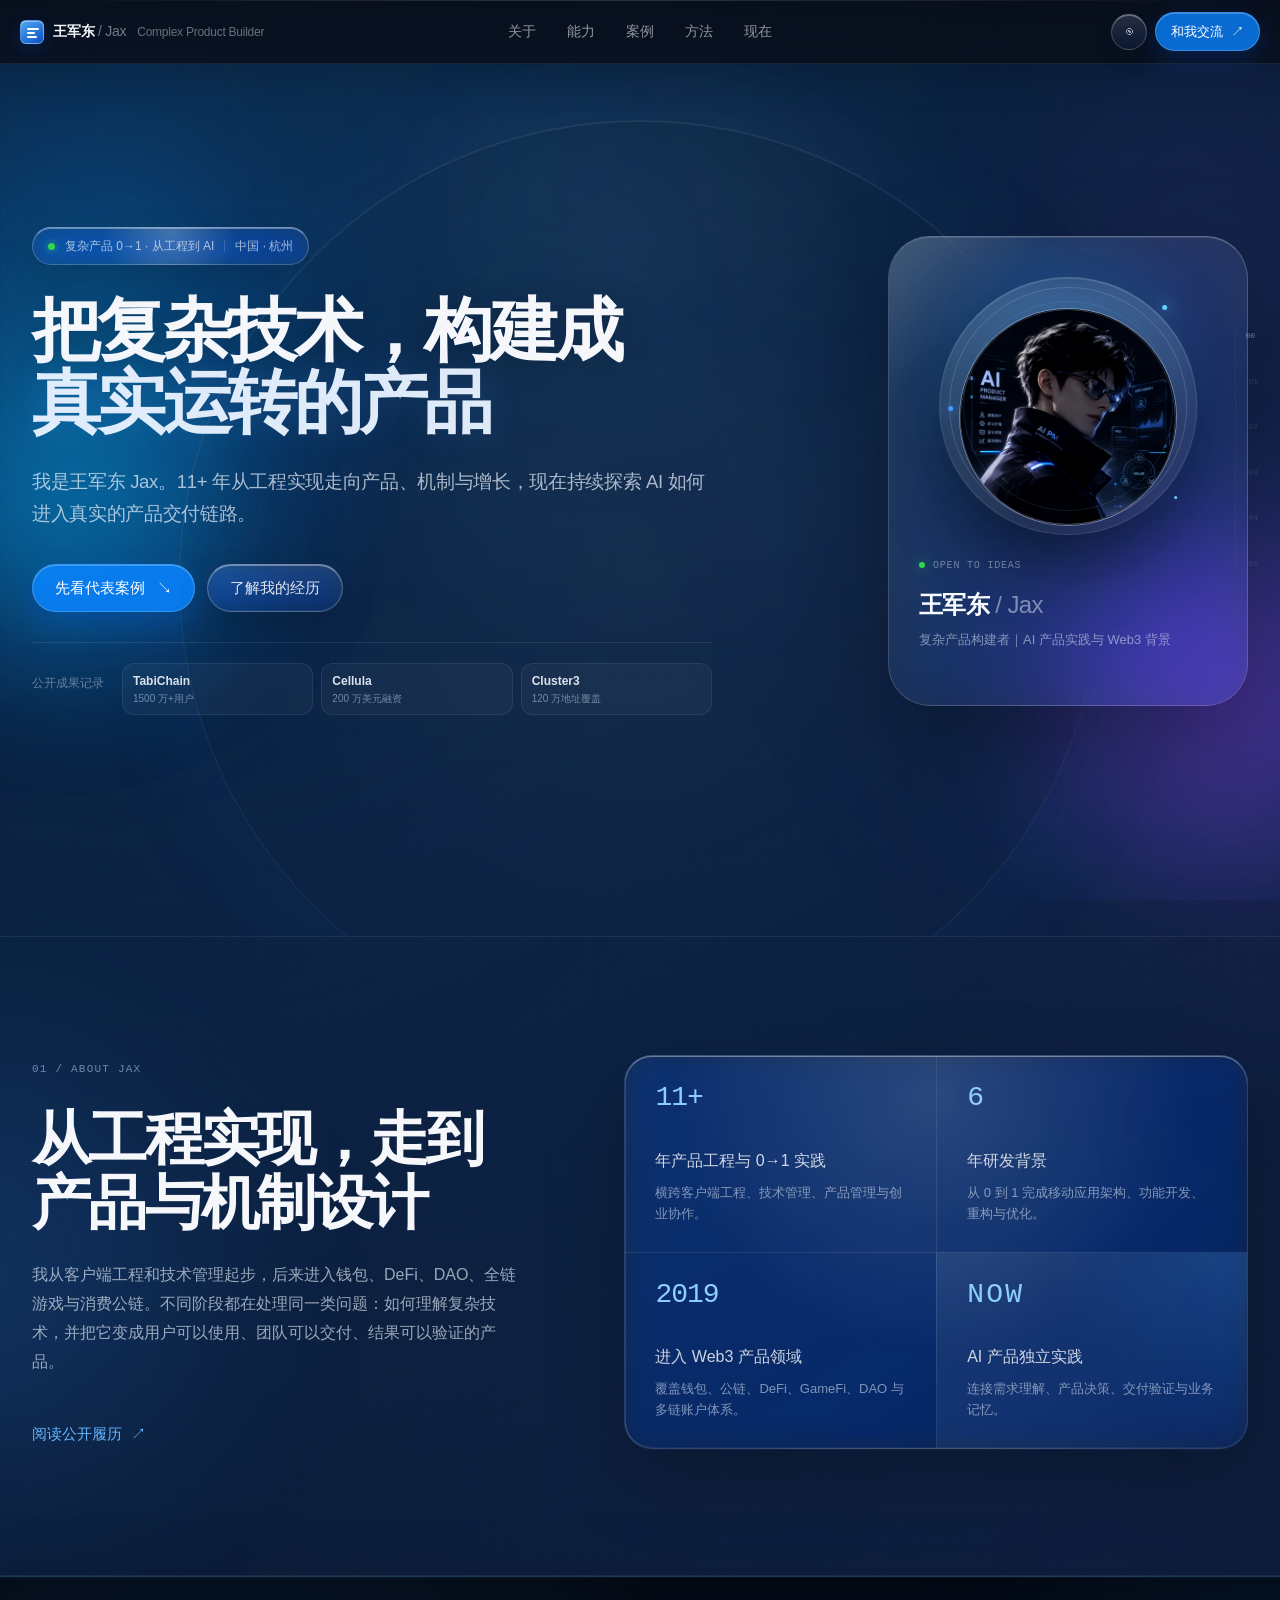
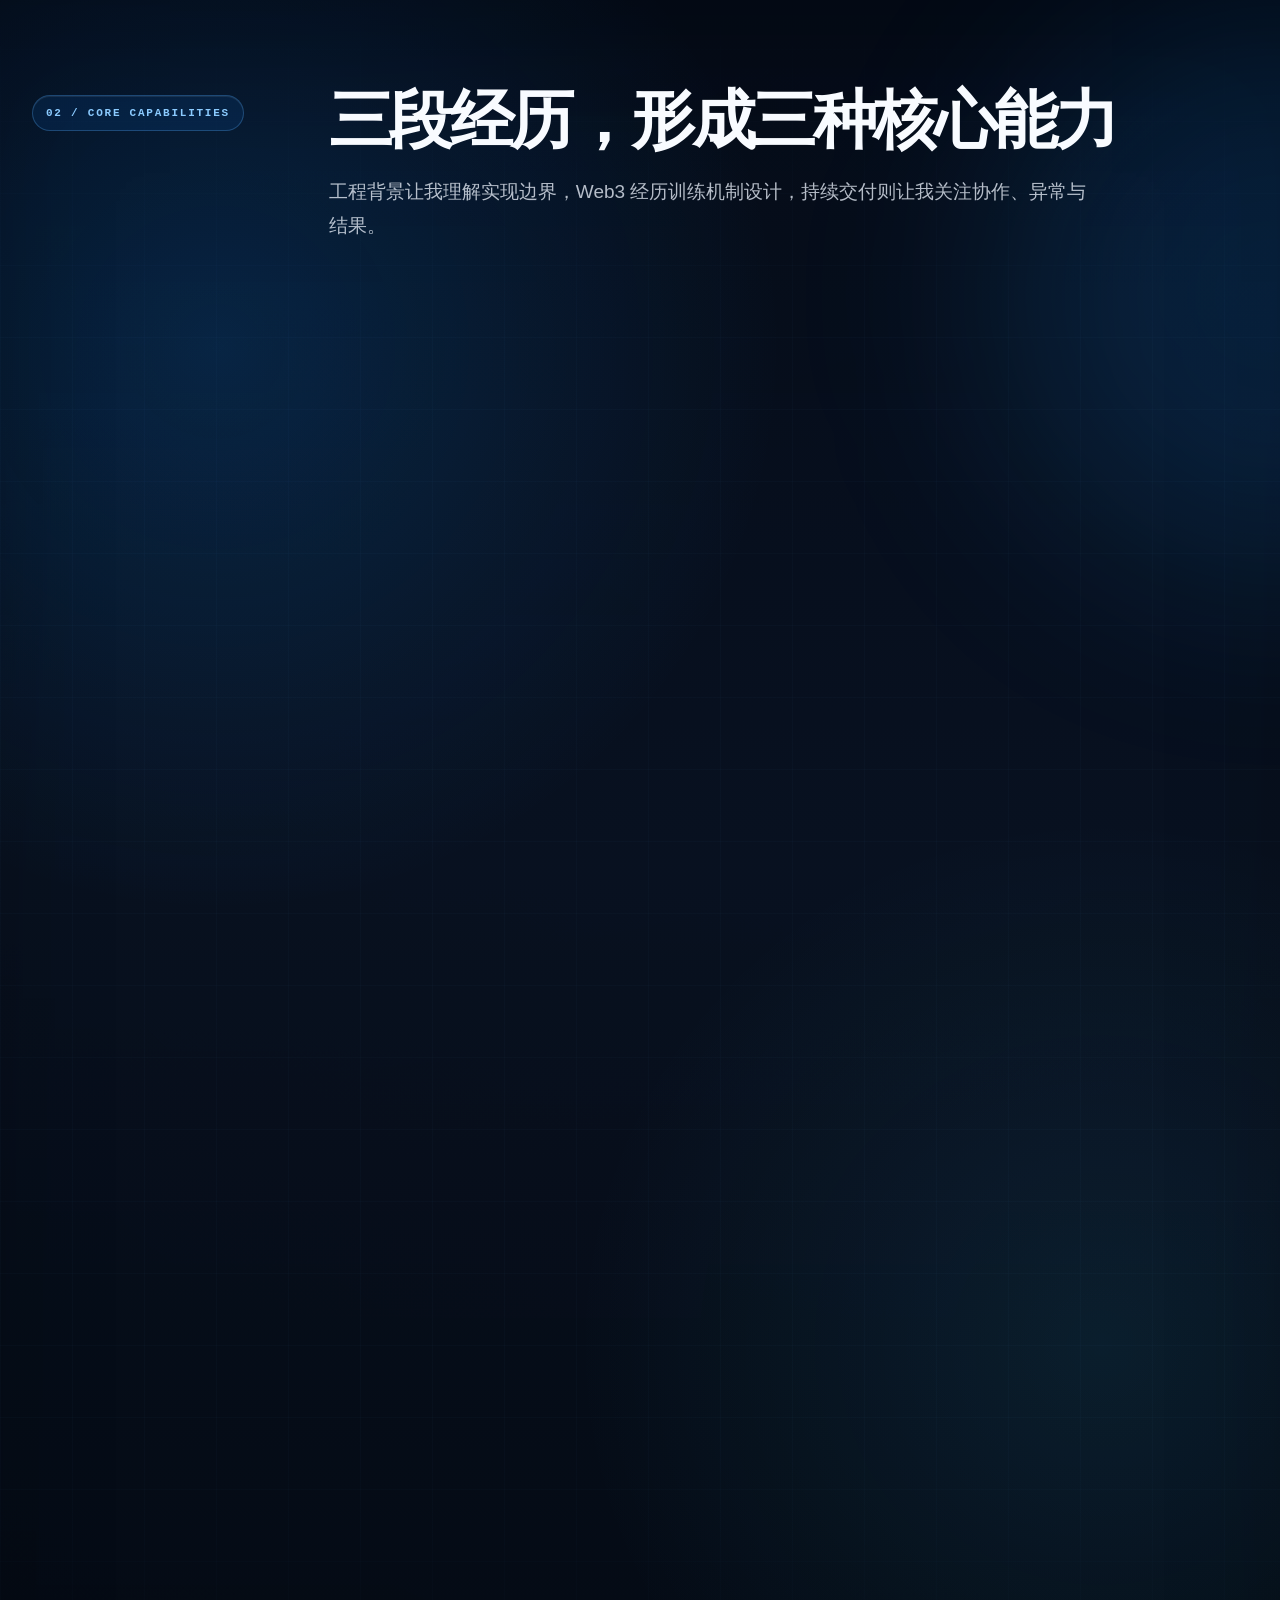
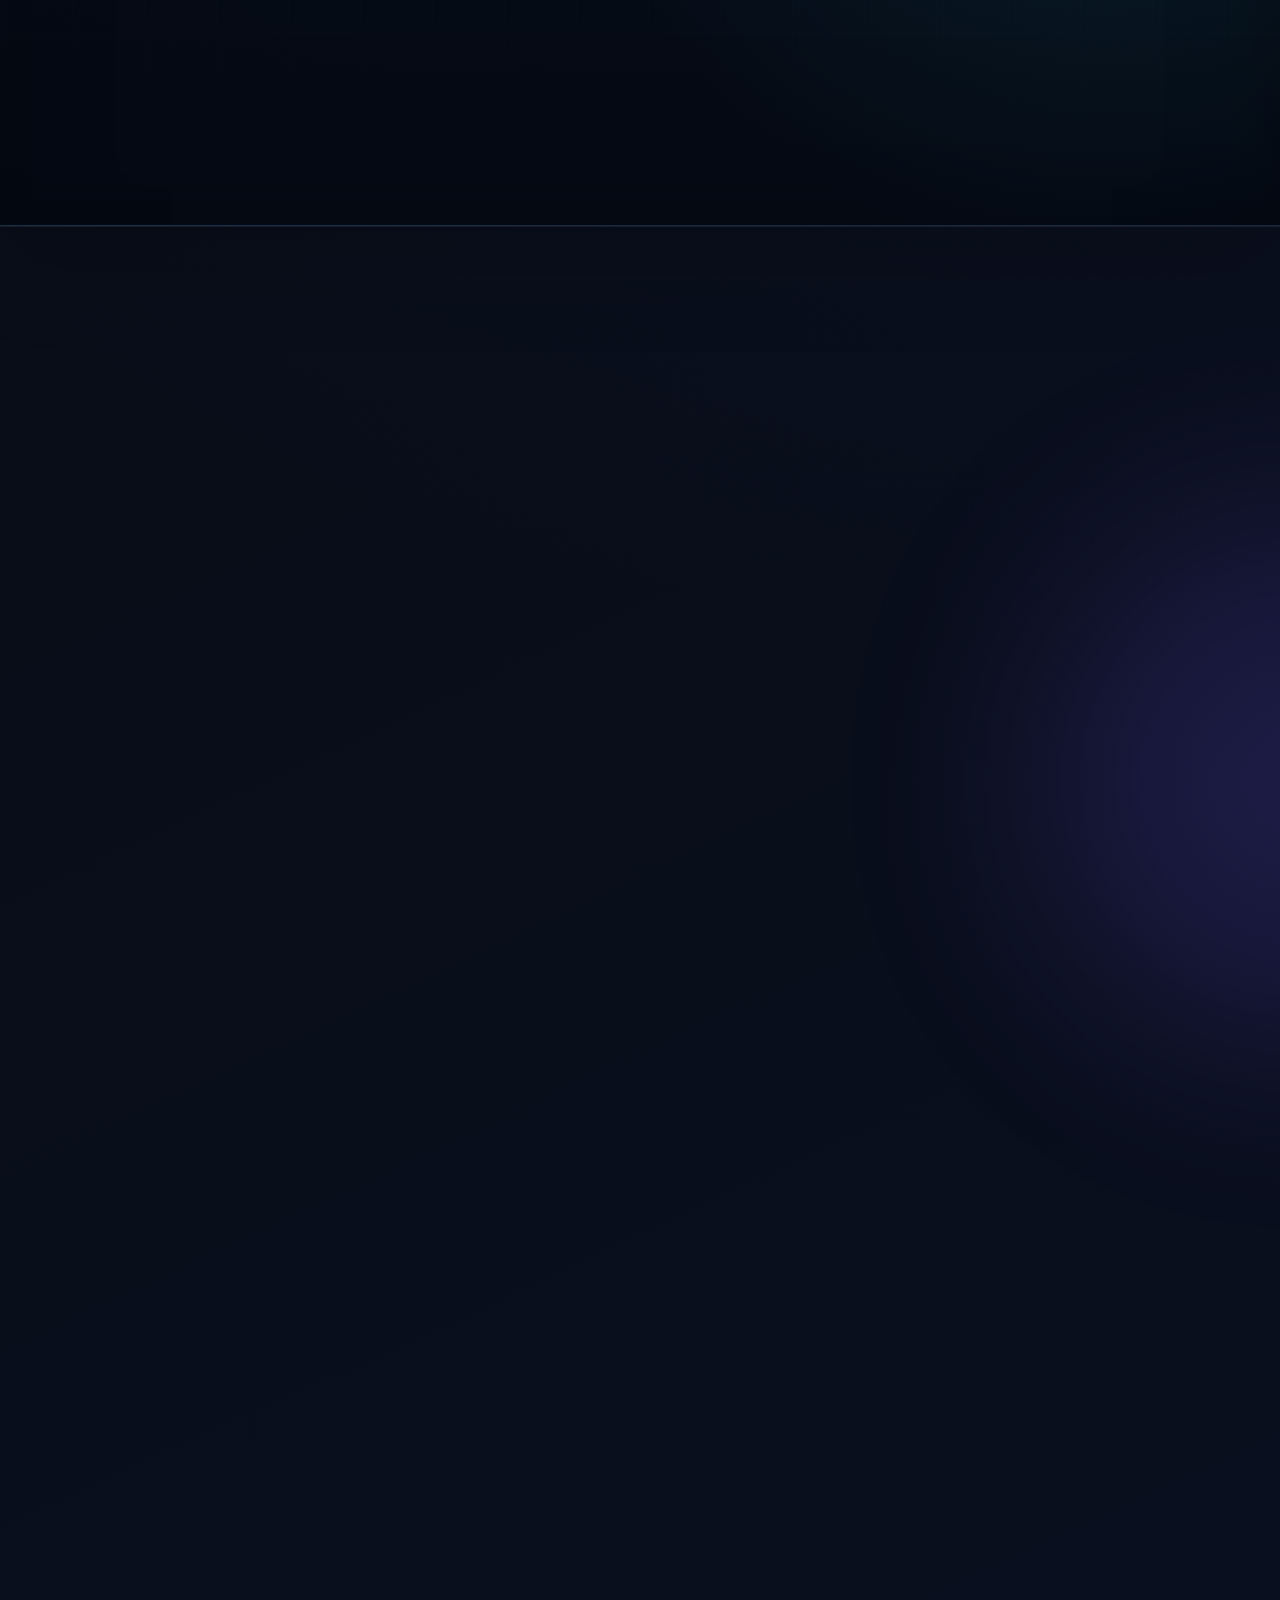
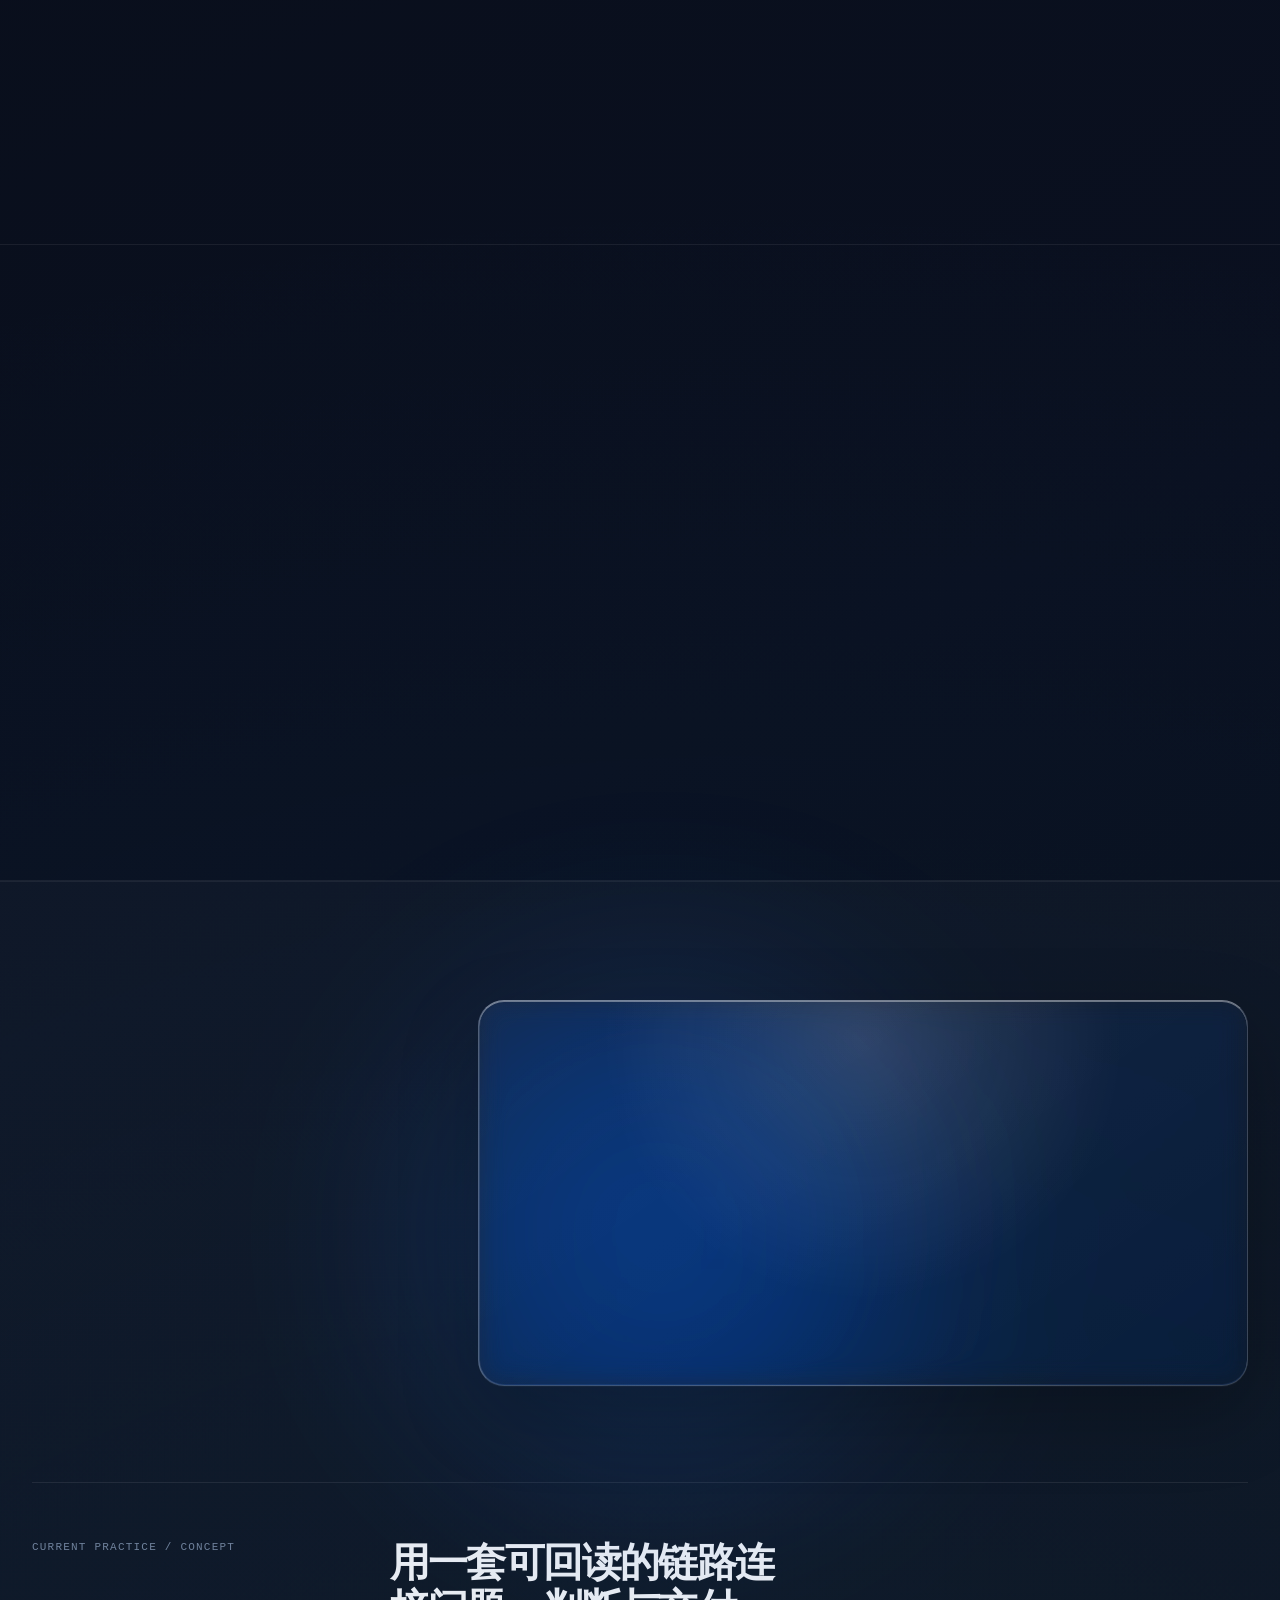
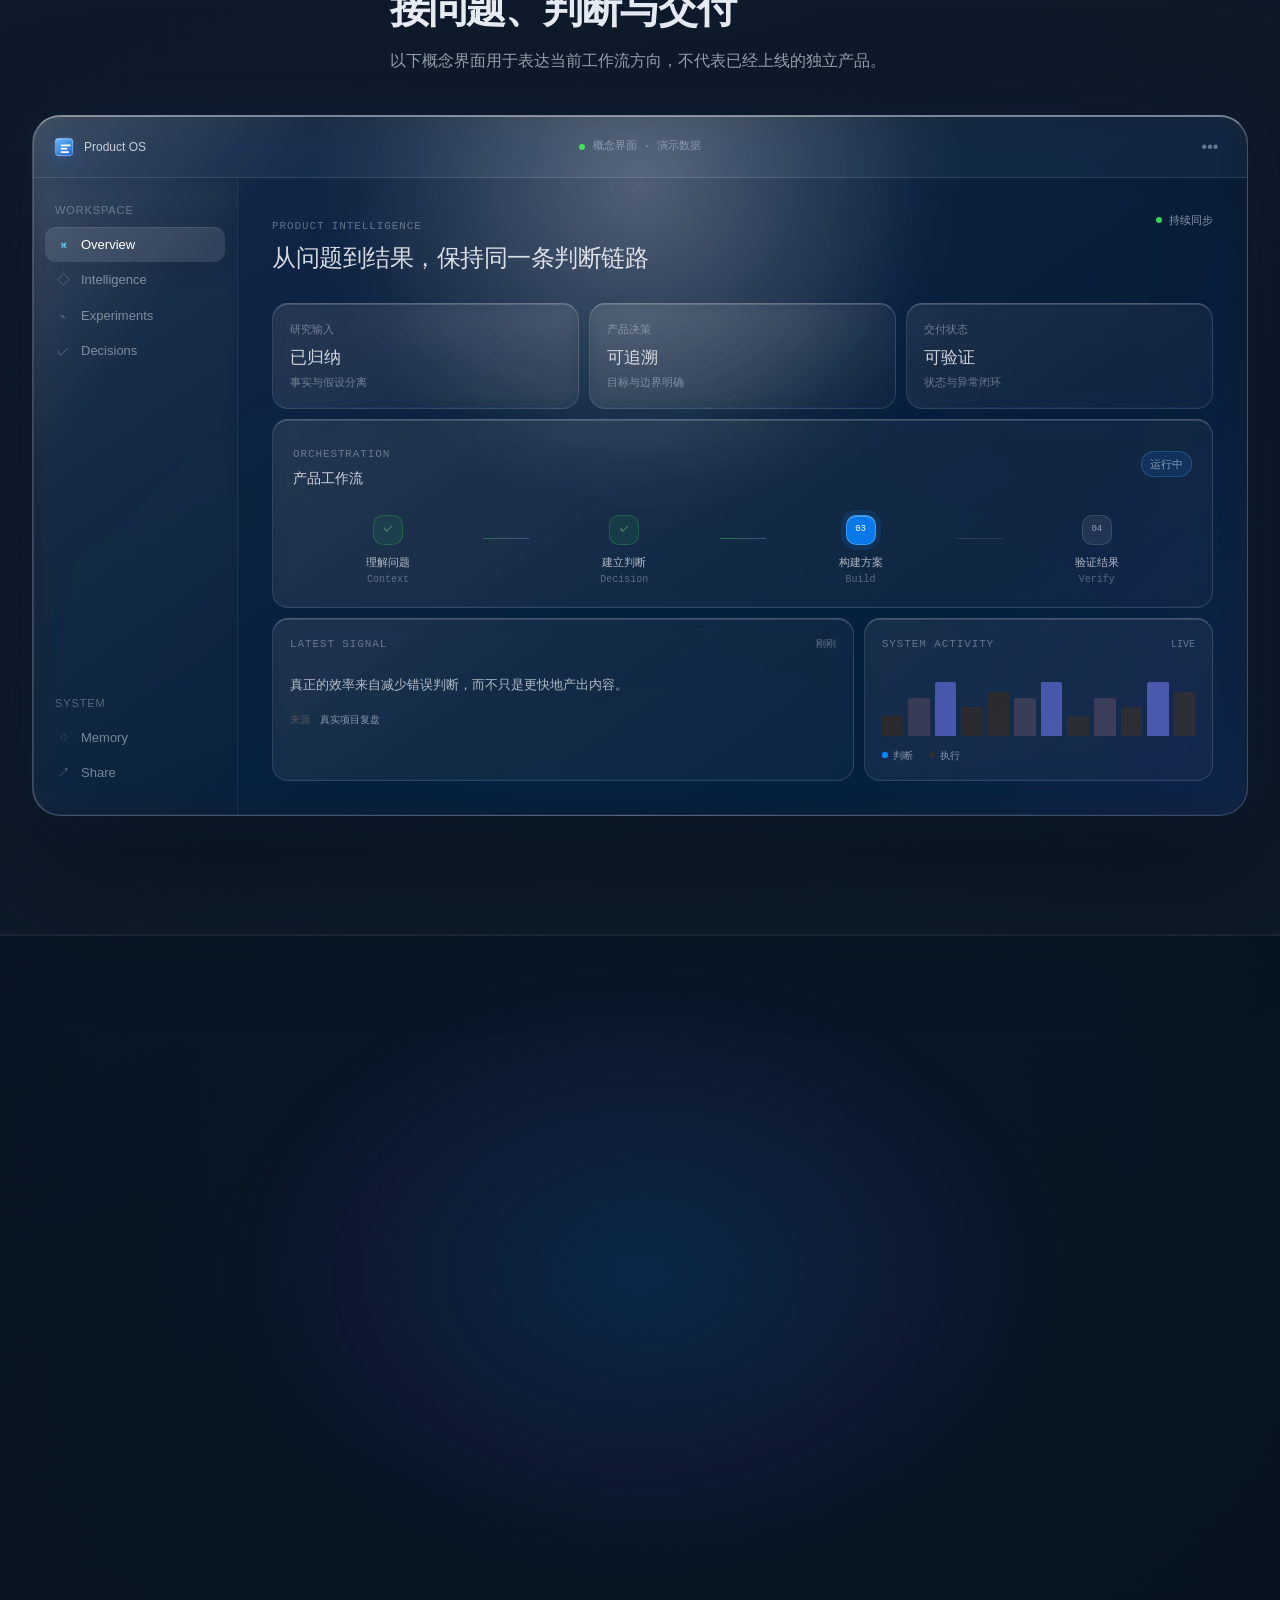
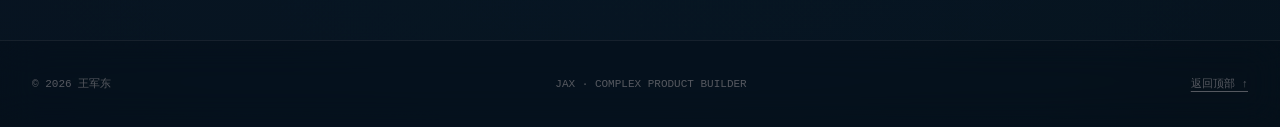
==== index.html @ 346c6ec9 "优化个人主页叙事与响应式布局" ====
<!doctype html>
<html lang="zh-CN" class="no-js experience-ready">
<head>
  <meta charset="utf-8">
  <meta name="viewport" content="width=device-width, initial-scale=1">
  <meta name="description" content="王军东（Jax）的个人主页。11+ 年横跨工程、Web3 与 AI，分享复杂产品 0→1 的真实案例、产品方法与当前 AI 实践。">
  <meta name="author" content="王军东 Jax">
  <meta name="robots" content="index,follow,max-image-preview:large">
  <meta name="color-scheme" content="dark">
  <meta name="theme-color" content="#0b1020">
  <link rel="canonical" href="https://wjd-jax.github.io/">
  <meta property="og:type" content="profile">
  <meta property="og:locale" content="zh_CN">
  <meta property="og:title" content="王军东 Jax｜复杂产品构建者与 AI 产品实践">
  <meta property="og:description" content="11+ 年横跨工程、Web3 与 AI，分享复杂产品 0→1 的真实案例、产品方法与当前实践。">
  <meta property="og:url" content="https://wjd-jax.github.io/">
  <meta property="og:image" content="https://wjd-jax.github.io/assets/avatar.jpg">
  <meta property="og:image:width" content="900">
  <meta property="og:image:height" content="900">
  <meta property="og:image:alt" content="王军东 Jax 的个人头像">
  <meta property="profile:first_name" content="Jax">
  <meta property="profile:last_name" content="Wang">
  <meta name="twitter:card" content="summary">
  <meta name="twitter:title" content="王军东 Jax｜复杂产品构建者与 AI 产品实践">
  <meta name="twitter:description" content="横跨工程、Web3 与 AI，分享复杂产品 0→1 的真实案例与当前实践。">
  <meta name="twitter:image" content="https://wjd-jax.github.io/assets/avatar.jpg">
  <meta name="twitter:image:alt" content="王军东 Jax 的个人头像">
  <link rel="icon" href="data:image/svg+xml,%3Csvg xmlns='http://www.w3.org/2000/svg' viewBox='0 0 64 64'%3E%3Crect width='64' height='64' rx='14' fill='%235e6ad2'/%3E%3Cpath d='M18 22h28M18 32h18M18 42h23' stroke='white' stroke-width='4' stroke-linecap='round'/%3E%3C/svg%3E">
  <title>王军东 Jax｜复杂产品构建者与 AI 产品实践</title>
  <link rel="stylesheet" href="styles.css?v=20260804-10">
  <link rel="stylesheet" href="liquid-glass.css?v=20260804-8">
  <script>
    document.documentElement.classList.replace("no-js", "js");
    try { if (sessionStorage.getItem("jax-experience-ready") === "1") document.documentElement.classList.add("experience-ready"); } catch (error) {}
    try { if (localStorage.getItem("jax-motion") === "off") document.documentElement.classList.add("motion-off", "experience-ready"); } catch (error) {}
  </script>
  <script type="application/ld+json">
    {
      "@context": "https://schema.org",
      "@type": "ProfilePage",
      "name": "王军东 Jax 的个人主页",
      "url": "https://wjd-jax.github.io/",
      "mainEntity": {
        "@type": "Person",
        "name": "王军东",
        "alternateName": "Jax",
        "jobTitle": "复杂产品构建者与 AI 产品实践者",
        "email": "mailto:wangjd.vip@gmail.com",
        "homeLocation": { "@type": "Place", "name": "杭州，中国" },
        "sameAs": ["https://github.com/wjd-jax", "https://x.com/jaxwang123", "https://t.me/jaxwang2021"],
        "knowsAbout": ["AI 产品工作流", "Web3 产品", "数字资产钱包", "消费公链", "DeFi", "GameFi", "DAO 数据产品", "产品设计"]
      }
    }
  </script>
</head>
<body class="home-page">
  <a class="skip-link" href="#main">跳到主要内容</a>
  <div class="boot-screen" role="status" aria-label="正在启动个人主页体验">
    <div class="boot-core" aria-hidden="true"><i></i><i></i><b></b></div>
    <div class="boot-copy">
      <span>AI PRODUCT SYSTEM / 01</span>
      <strong>INITIALIZING EXPERIENCE</strong>
      <div class="boot-track"><i></i></div>
      <small><span class="boot-percent">00</span>% · VISUAL CORE ONLINE</small>
    </div>
    <button class="boot-skip" type="button">跳过动画</button>
  </div>
  <div class="ambient-field" aria-hidden="true">
    <canvas id="neuralCanvas"></canvas>
    <div class="ambient-grid"></div>
    <i class="ambient-orb orb-a"></i>
    <i class="ambient-orb orb-b"></i>
    <div class="data-stream stream-a"><span></span><span></span><span></span><span></span></div>
    <div class="data-stream stream-b"><span></span><span></span><span></span></div>
  </div>
  <div class="top-glow" aria-hidden="true"></div>
  <div class="experience-rail" aria-hidden="true">
    <span class="rail-line"><i data-scroll-progress></i></span>
    <div class="rail-labels"><b data-rail-section="top">00</b><b data-rail-section="about">01</b><b data-rail-section="systems">02</b><b data-rail-section="work">03</b><b data-rail-section="principles">04</b><b data-rail-section="now">05</b></div>
  </div>

  <header class="global-header">
    <div class="nav-shell">
      <a class="wordmark" href="#top" aria-label="返回首页">
        <span class="wordmark-symbol" aria-hidden="true"><i></i><i></i><i></i></span>
        <span class="identity-name"><span data-profile="name">王军东</span><em> / <span data-profile="englishName">Jax</span></em></span>
        <small>Complex Product Builder</small>
      </a>
      <nav class="desktop-nav" id="siteNav" aria-label="主要导航">
        <a href="#about">关于</a>
        <a href="#systems">能力</a>
        <a href="#work">案例</a>
        <a href="#principles">方法</a>
        <a href="#now">现在</a>
        <a class="nav-contact-link" href="#contact">联系</a>
      </nav>
      <div class="nav-actions">
        <button class="motion-toggle" type="button" data-motion-toggle aria-pressed="false" aria-label="关闭页面动效"><span aria-hidden="true">◉</span></button>
        <a class="nav-cta" href="#contact">和我交流 <span aria-hidden="true">↗</span></a>
      </div>
      <button class="menu-button" type="button" aria-expanded="false" aria-controls="siteNav" aria-label="打开导航">
        <span></span><span></span>
      </button>
    </div>
  </header>

  <main id="main">
    <section class="hero" id="top">
      <div class="content-shell hero-content">
        <div class="hero-stage">
          <div class="hero-copy">
            <div class="hero-eyebrow reveal">
              <span class="live-dot" aria-hidden="true"></span>
              <span>复杂产品 0→1 · 从工程到 AI</span>
              <span class="eyebrow-divider"></span>
              <span data-profile="location">中国 · 杭州</span>
            </div>
            <h1 class="reveal">把复杂技术，构建成<br><span>真实运转的产品</span></h1>
            <p class="hero-lead reveal">我是王军东 Jax。11+ 年从工程实现走向产品、机制与增长，现在持续探索 AI 如何进入真实的产品交付链路。</p>
            <div class="hero-actions reveal">
              <a class="button button-primary" href="#work">先看代表案例 <span aria-hidden="true">↘</span></a>
              <a class="button button-secondary" href="resume.html">了解我的经历</a>
            </div>
            <div class="hero-proof reveal" aria-label="参与项目公开记录">
              <span>公开成果记录</span>
              <div>
                <a href="#work" data-case-jump="tabi"><b>TabiChain</b><small>1500 万+用户</small></a>
                <a href="#work" data-case-jump="cellula"><b>Cellula</b><small>200 万美元融资</small></a>
                <a href="#work" data-case-jump="cluster"><b>Cluster3</b><small>120 万地址覆盖</small></a>
              </div>
            </div>
          </div>
          <figure class="hero-avatar reveal">
            <span class="avatar-orbit" aria-hidden="true"><i></i><i></i></span>
            <img data-profile-image src="assets/avatar.jpg" width="900" height="900" decoding="async" fetchpriority="high" alt="王军东（Jax）的科幻风格个人头像">
            <figcaption>
              <span class="identity-availability"><i></i> OPEN TO IDEAS</span>
              <strong><span data-profile="name">王军东</span> <em>/ <span data-profile="englishName">Jax</span></em></strong>
              <small data-profile="role">复杂产品构建者｜AI 产品实践与 Web3 背景</small>
            </figcaption>
          </figure>
        </div>
      </div>
    </section>

    <section class="section about-section" id="about">
      <div class="content-shell about-layout">
        <div class="about-story reveal">
          <span class="section-label">01 / ABOUT JAX</span>
          <h2>从工程实现，走到<br>产品与机制设计</h2>
          <p>我从客户端工程和技术管理起步，后来进入钱包、DeFi、DAO、全链游戏与消费公链。不同阶段都在处理同一类问题：如何理解复杂技术，并把它变成用户可以使用、团队可以交付、结果可以验证的产品。</p>
          <a class="about-resume-link" href="resume.html">阅读公开履历 <span aria-hidden="true">↗</span></a>
        </div>
        <div class="identity-evidence reveal" aria-label="职业能力证据">
          <article><span>11+</span><div><b>年产品工程与 0→1 实践</b><p>横跨客户端工程、技术管理、产品管理与创业协作。</p></div></article>
          <article><span>6</span><div><b>年研发背景</b><p>从 0 到 1 完成移动应用架构、功能开发、重构与优化。</p></div></article>
          <article><span>2019</span><div><b>进入 Web3 产品领域</b><p>覆盖钱包、公链、DeFi、GameFi、DAO 与多链账户体系。</p></div></article>
          <article class="evidence-current"><span>NOW</span><div><b>AI 产品独立实践</b><p>连接需求理解、产品决策、交付验证与业务记忆。</p></div></article>
        </div>
      </div>
    </section>

    <section class="section systems-section" id="systems">
      <div class="content-shell">
        <div class="section-intro reveal">
          <span class="section-label">02 / CORE CAPABILITIES</span>
          <div><h2>三段经历，形成三种核心能力</h2><p>工程背景让我理解实现边界，Web3 经历训练机制设计，持续交付则让我关注协作、异常与结果。</p></div>
        </div>
        <div class="bento-grid">
          <article class="bento-card bento-large reveal">
            <div class="bento-copy"><span class="card-index">01</span><h3>AI 原生产品系统</h3><p>连接需求澄清、产品判断、研发拆解、验收与复盘，让 AI 进入完整交付链路，而不是停留在单点生成。</p></div>
            <div class="workflow-visual" aria-hidden="true">
              <div class="workflow-row"><span class="workflow-icon">⌕</span><div><b>需求准入</b><small>Goal · User · Scope</small></div><i class="state-check">✓</i></div>
              <div class="workflow-link"></div>
              <div class="workflow-row"><span class="workflow-icon accent">◇</span><div><b>产品判断</b><small>Rules · Risk · Trade-off</small></div><i class="state-live">LIVE</i></div>
              <div class="workflow-link"></div>
              <div class="workflow-row"><span class="workflow-icon">✓</span><div><b>交付验证</b><small>Flow · State · Acceptance</small></div><i class="state-idle">NEXT</i></div>
            </div>
          </article>
          <article class="bento-card reveal">
            <span class="card-index">02</span>
            <div class="orbital-visual" aria-hidden="true"><span></span><i></i><b>AI</b></div>
            <h3>复杂机制与生态设计</h3>
            <p>围绕账户、资产、激励与治理，在技术可行性、用户体验和经济机制之间建立完整产品路径。</p>
            <div class="mini-tags"><span>账户与钱包</span><span>消费公链</span><span>激励治理</span></div>
          </article>
          <article class="bento-card reveal">
            <span class="card-index">03</span>
            <div class="memory-visual" aria-hidden="true">
              <div><i></i><span>Architecture</span><b>可实现</b></div>
              <div><i></i><span>Product</span><b>可使用</b></div>
              <div><i></i><span>Delivery</span><b>可验收</b></div>
            </div>
            <h3>从架构到增长的 0→1 领导力</h3>
            <p>把研发背景转化为产品判断，贯穿架构边界、功能设计、跨团队协同、上线验收与持续迭代。</p>
          </article>
        </div>
        <section class="career-ledger reveal" aria-labelledby="careerTitle">
          <div class="career-ledger-head">
            <span class="section-label">CAREER SYSTEM / VERIFIED</span>
            <div><h3 id="careerTitle">从工程实现，到 Web3 产品，再到 AI 产品实践</h3><p>工程理解、机制设计与交付经验，逐步组合成完整的产品能力。</p></div>
          </div>
          <div class="career-stages">
            <article><span>2014—2019</span><b>产品工程与架构</b><p>建立移动端架构与复杂应用交付能力。</p></article>
            <article><span>2019—2022</span><b>钱包与 DeFi 产品</b><p>从技术负责人走向产品经理，开始负责数字资产产品的完整模块设计。</p></article>
            <article><span>2022—2024</span><b>DAO 与全链游戏</b><p>作为产品合伙人，负责产品架构、机制设计与跨团队落地。</p></article>
            <article><span>2024—2025</span><b>消费公链与生态</b><p>负责主网、账户体验、生态入口、激励与治理机制。</p></article>
            <article class="active"><span>2025—现在</span><b>AI 产品独立实践</b><p>研究需求理解、可信决策、交付验证与业务记忆。</p></article>
          </div>
          <p class="mobile-scroll-hint career-scroll-hint" aria-hidden="true">横向滑动查看完整职业轨迹 →</p>
          <div class="career-capabilities"><span>Solidity / 智能合约</span><span>多链与账户体系</span><span>产品 0→1</span><span>跨团队协同</span><span>软件工程本科</span></div>
        </section>
      </div>
    </section>

    <section class="section work-section" id="work">
      <div class="content-shell">
        <div class="section-intro reveal">
          <span class="section-label">03 / SELECTED PROJECTS</span>
          <div><h2>用真实结果理解我的产品实践</h2><p>参与构建过千万级用户产品、获得头部机构支持的全链游戏，以及覆盖百万地址的数据产品。</p><p class="case-disclosure-note"><span>展示说明</span> 项目事实均附公开来源，界面为概念呈现；AI 产品分身单独标记为当前实验。</p></div>
        </div>
        <p class="mobile-scroll-hint" aria-hidden="true">左右滑动切换案例 →</p>
        <div class="case-console reveal">
          <div class="case-tabs" role="tablist" aria-label="选择已交付案例或当前实验">
            <button id="tab-tabi" role="tab" aria-selected="true" aria-controls="panel-tabi" data-case-tab="tabi"><span class="case-tab-index">01</span><span class="project-logo project-logo-official" aria-hidden="true"><img src="assets/projects/tabichain.png" alt=""></span><span class="case-tab-copy"><b>TabiChain</b><small>消费公链</small></span></button>
            <button id="tab-cellula" role="tab" aria-selected="false" aria-controls="panel-cellula" data-case-tab="cellula"><span class="case-tab-index">02</span><span class="project-logo project-logo-official project-logo-cellula" aria-hidden="true"><img src="assets/projects/cellula.png" alt=""></span><span class="case-tab-copy"><b>Cellula</b><small>全链游戏</small></span></button>
            <button id="tab-cluster" role="tab" aria-selected="false" aria-controls="panel-cluster" data-case-tab="cluster"><span class="case-tab-index">03</span><span class="project-logo project-logo-cluster" aria-hidden="true">C3</span><span class="case-tab-copy"><b>Cluster3</b><small>DAO 数据产品</small></span></button>
            <button class="case-tab-experiment" id="tab-copilot" role="tab" aria-selected="false" aria-controls="panel-copilot" data-case-tab="copilot"><span class="case-tab-index">04</span><span class="project-logo project-logo-ai" aria-hidden="true"><svg viewBox="0 0 32 32"><path d="M9 11.5 16 7l7 4.5v9L16 25l-7-4.5z"></path><circle cx="16" cy="7" r="2"></circle><circle cx="9" cy="20.5" r="2"></circle><circle cx="23" cy="20.5" r="2"></circle><circle cx="16" cy="16" r="2.4"></circle></svg></span><span class="case-tab-copy"><b>AI 产品分身</b><small>当前实验 · 非上线成果</small></span></button>
          </div>
          <div class="case-stage">
            <article id="panel-copilot" role="tabpanel" aria-labelledby="tab-copilot" data-case-panel="copilot" hidden>
              <div class="case-copy">
                <span class="case-type">CURRENT EXPERIMENT / 04</span>
                <h3>让需求处理拥有一套可复用、可审核的前置工作流</h3>
                <p>2025 年起持续推进的独立实践，连接需求澄清、研发拆解、验收与复盘，减少隐性判断和跨工具信息断层。</p>
                <dl><div><dt>当前阶段</dt><dd>独立实践 · 本机工作流 · 持续验证</dd></div><div><dt>已形成产物</dt><dd>需求准入、边界检查、研发交付与验收复盘流程</dd></div><div><dt>关键取舍</dt><dd>不追求全自动，重要决策保留人工确认与证据回读</dd></div></dl>
              </div>
              <div class="case-product-ui copilot-ui" aria-label="AI 产品分身概念界面">
                <div class="concept-disclosure">CONCEPT UI</div>
                <div class="ui-top"><span>Requirement / New</span><b><i></i> AI Reviewing</b></div>
                <div class="review-score"><div><span>需求完整度</span><strong>Ready for discussion</strong></div><i>78</i></div>
                <div class="review-list">
                  <div class="complete"><i>✓</i><span><b>目标与用户</b><small>已识别主要使用场景</small></span><em>通过</em></div>
                  <div class="active"><i>!</i><span><b>数据口径</b><small>发现 2 个需要确认的边界</small></span><em>待确认</em></div>
                  <div><i>→</i><span><b>影响范围</b><small>正在关联上下游模块</small></span><em>分析中</em></div>
                </div>
                <div class="ui-suggestion"><span>AI 建议</span><p>先确认异常状态的处理责任，再进入研发拆解。</p><span class="ui-suggestion-action">判断依据已纳入验收清单</span></div>
              </div>
            </article>
            <article id="panel-tabi" role="tabpanel" aria-labelledby="tab-tabi" data-case-panel="tabi">
              <div class="case-copy">
                <span class="case-type">CONSUMER CHAIN / 01</span>
                <h3>从底层公链到 1500 万用户入口</h3>
                <p>TabiChain 定位为面向 Poly-App 的消费链。我负责主网、TabiApp、生态入口与治理机制的产品规划，连接底层基础设施、账户体验和生态增长。</p>
                <dl><div><dt>我的角色</dt><dd>高级产品经理 · 产品负责人</dd></div><div><dt>关键设计</dt><dd>消费链定位、社交账户钱包、生态入口、veTABI 激励与治理</dd></div><div><dt>简历记录</dt><dd>TabiZoo 上线三天突破 300 万用户、累计超过 1500 万；GG Meme 单功能收入 420 ETH+</dd></div></dl>
                <div class="case-source-links"><span>公开来源</span><a href="https://docs.tabichain.com/learn-about-tabichain/what-is-tabichain.html" target="_blank" rel="noreferrer">TabiChain 文档 ↗</a><a href="https://docs.tabichain.com/learn-about-tabichain/native-dApps/tabizoo.html" target="_blank" rel="noreferrer">TabiZoo 文档 ↗</a></div>
              </div>
              <div class="case-product-ui tabi-ui" aria-label="TabiChain 项目概念界面">
                <div class="concept-disclosure">CONCEPT UI</div>
                <div class="ui-top"><span>TabiChain / Product Map</span><b><i></i> Consumer L1</b></div>
                <div class="review-score"><div><span>核心定位</span><strong>Consumer Chain for Poly-Apps</strong></div><i>L1</i></div>
                <div class="review-list">
                  <div class="complete"><i>01</i><span><b>主网与支付基础设施</b><small>承载消费应用与跨生态连接</small></span><em>CHAIN</em></div>
                  <div class="active"><i>02</i><span><b>TabiApp 账户体验</b><small>社交账户、钱包与消费场景</small></span><em>APP</em></div>
                  <div><i>03</i><span><b>veTABI 治理机制</b><small>锁仓治理、投票与开发者激励</small></span><em>GOV</em></div>
                </div>
                <div class="ui-suggestion"><span>产品路径</span><p>从链、账户、流量入口到治理机制，形成完整的消费应用生态。</p><span class="ui-suggestion-action">CHAIN · APP · GOV</span></div>
              </div>
            </article>
            <article id="panel-cellula" role="tabpanel" aria-labelledby="tab-cellula" data-case-panel="cellula" hidden>
              <div class="case-copy">
                <span class="case-type">FULLY ON-CHAIN GAME / 02</span>
                <h3>把机制创新构建成获得机构验证的全链产品</h3>
                <p>Cellula 将康威生命游戏、博弈论与 vPoW 结合为全链生命模拟。我负责产品架构、生命周期玩法与底层演化逻辑设计，并推进 BitCell 铸造系统交付。</p>
                <dl><div><dt>我的角色</dt><dd>产品负责人 · 合伙人</dd></div><div><dt>核心工作</dt><dd>vPoW 挖矿机制、生命周期玩法、链上演化模型与 NFT 系统</dd></div><div><dt>公开成果</dt><dd>入选 Binance Labs 第六期孵化；完成 200 万美元 Pre-Seed 融资</dd></div></dl>
                <div class="case-source-links"><span>公开来源</span><a href="https://cellulalifegame.gitbook.io/cellula" target="_blank" rel="noreferrer">官方文档 ↗</a><a href="https://cellulalifegame.gitbook.io/cellula/cellula-paradigm" target="_blank" rel="noreferrer">机制文档 ↗</a><a href="https://www.binance.com/en-NZ/blog/ecosystem/3293752531037588947" target="_blank" rel="noreferrer">Binance Labs ↗</a><a href="https://okxventures.medium.com/okx-ventures-announces-pre-seed-round-investment-in-cellula-a-fully-on-chain-ai-game-b51f6893b308" target="_blank" rel="noreferrer">OKX Ventures ↗</a></div>
              </div>
              <div class="case-product-ui cellula-ui" aria-label="Cellula 项目概念界面">
                <div class="concept-disclosure">CONCEPT UI</div>
                <div class="ui-top"><span>Cellula / Life Engine</span><b><i></i> Fully on-chain</b></div>
                <div class="review-score"><div><span>机制核心</span><strong>Programmable Incentive Layer</strong></div><i>vP</i></div>
                <div class="review-list">
                  <div class="complete"><i>01</i><span><b>Virtual Proof of Work</b><small>公平资产分发与流动性引导</small></span><em>vPoW</em></div>
                  <div class="active"><i>02</i><span><b>链上生命演化</b><small>基于 Game of Life 的生命周期</small></span><em>LIFE</em></div>
                  <div><i>03</i><span><b>BitCell / BitLife</b><small>创建、组合并持续演化数字生命</small></span><em>NFT</em></div>
                </div>
                <div class="ui-suggestion"><span>机制闭环</span><p>把创建、组合、演化与激励连接为持续运行的链上生命周期。</p><span class="ui-suggestion-action">vPoW · LIFE ENGINE</span></div>
              </div>
            </article>
            <article id="panel-cluster" role="tabpanel" aria-labelledby="tab-cluster" data-case-panel="cluster" hidden>
              <div class="case-copy">
                <span class="case-type">DAO DATA PRODUCT / 03</span>
                <h3>把分散贡献转化为覆盖百万地址的声誉网络</h3>
                <p>Cluster3 聚合链上凭证与链下行为，为贡献者生成贡献分数、排名和动态 NFT。我负责产品架构、成就评估、声誉管理和开放 API 方向。</p>
                <dl><div><dt>我的角色</dt><dd>高级 Web3 产品经理</dd></div><div><dt>关键设计</dt><dd>贡献评分、声誉管理、成就展示、开放 API 与多社区接入</dd></div><div><dt>项目成果</dt><dd>获万向区块链黑客松第二名及 Nervos 特别奖；Devpost 记录覆盖 1200+ 社区与 120 万用户地址</dd></div></dl>
                <div class="case-source-links"><span>公开来源</span><a href="https://devpost.com/software/cluster3-y8zih9" target="_blank" rel="noreferrer">Cluster3 · Devpost ↗</a></div>
              </div>
              <div class="case-product-ui cluster-ui" aria-label="Cluster3 项目概念界面">
                <div class="concept-disclosure">CONCEPT UI</div>
                <div class="ui-top"><span>Cluster3 / Contributor Graph</span><b><i></i> On + Off-chain</b></div>
                <div class="review-score"><div><span>产品定位</span><strong>Community Achievement System</strong></div><i>C3</i></div>
                <div class="review-list">
                  <div class="complete"><i>01</i><span><b>链上数据凭证</b><small>Token、投票与社区参与记录</small></span><em>ON</em></div>
                  <div class="active"><i>02</i><span><b>链下行为聚合</b><small>POAP、OAT 与行为标签</small></span><em>OFF</em></div>
                  <div><i>03</i><span><b>贡献评分与动态 NFT</b><small>可追溯的成就、排名和用户画像</small></span><em>SCORE</em></div>
                </div>
                <div class="ui-suggestion"><span>产品闭环</span><p>把分散行为转化为可追溯的贡献记录、排名与声誉资产。</p><span class="ui-suggestion-action">DATA · SCORE · REPUTATION</span></div>
              </div>
            </article>
          </div>
        </div>
        <section class="project-archive reveal" aria-labelledby="projectArchiveTitle">
          <header class="project-archive-head">
            <div><span class="section-label">MORE PRODUCT EXPERIENCE</span><h3 id="projectArchiveTitle">更早的产品经历</h3></div>
            <p>从钱包和 DeFi 到 NFT 消费产品，记录更早阶段的产品能力演进。</p>
          </header>
          <p class="mobile-scroll-hint archive-scroll-hint" aria-hidden="true">横向滑动查看更多经历 →</p>
          <div class="project-archive-grid">
            <article>
              <div class="project-archive-title"><span class="project-logo project-logo-official project-logo-hiwallet" aria-hidden="true"><img src="assets/projects/hiwallet.jpg" alt=""></span><div><h4>HiWallet</h4><span>多链去中心化钱包</span></div><time datetime="2019">2019—2020</time></div>
              <p>从 0 到 1 参与多链资产管理产品，覆盖钱包架构、账户安全与跨链资产体验；曾同时承担 6 人技术团队管理与产品设计。</p>
              <footer><span>技术主管 · 产品经理</span><a href="https://www.hiwallet.org/zh/secure" target="_blank" rel="noreferrer">项目资料 ↗</a></footer>
            </article>
            <article>
              <div class="project-archive-title"><span class="project-logo project-logo-official project-logo-luck" aria-hidden="true"><img src="assets/projects/lucktogether.png" alt=""></span><div><h4>LuckTogether</h4><span>无损质押抽奖协议</span></div><time datetime="2021">2021—2022</time></div>
              <p>负责 DeFi 产品线规划与核心模块设计，把稳定币质押收益、奖池分配和社区治理组织成可运行的无损抽奖产品。</p>
              <footer><span>高级 DeFi 产品经理</span><a href="https://coinmarketcap.com/currencies/lucktogether/" target="_blank" rel="noreferrer">公开资料 ↗</a></footer>
            </article>
            <article>
              <div class="project-archive-title"><span class="project-logo project-logo-cyber" aria-hidden="true">CJ</span><div><h4>CyberJourney · NFT</h4><span>原创 IP 与链游产品</span></div><time datetime="2022">2022</time></div>
              <p>连接 NFT 盲盒、自定义悟空头像与链游玩法，并配套微信小程序完成社区预热；首期 NFT 上线后快速售罄。</p>
              <footer><span>产品经理</span><a href="https://talk.nervos.org/t/17-das-5-huntingnft/6392" target="_blank" rel="noreferrer">Nervos 记录 ↗</a></footer>
            </article>
          </div>
        </section>
      </div>
    </section>

    <section class="section principles-section" id="principles">
      <div class="content-shell">
        <div class="section-intro reveal">
          <span class="section-label">04 / PRINCIPLES</span>
          <div><h2>我如何把复杂问题变成可交付结果</h2><p>目标、事实、异常与结果，构成我的判断顺序。</p></div>
        </div>
        <div class="principle-grid">
          <article class="reveal"><span>01</span><h3>定义真正的问题</h3><p>先确认用户、目标、口径和影响范围，再讨论功能与表现形式。</p></article>
          <article class="reveal"><span>02</span><h3>建立可追溯的判断</h3><p>标明信息来源、推断过程和待确认项，让每个关键取舍都有依据。</p></article>
          <article class="reveal"><span>03</span><h3>为异常设计系统</h3><p>让默认、失败、恢复与责任路径都能走通，方案才真正可交付。</p></article>
          <article class="reveal"><span>04</span><h3>用结果关闭循环</h3><p>不只确认执行完成，还要验证结果，并让结论进入下一次迭代。</p></article>
        </div>
      </div>
    </section>

    <section class="section now-section" id="now">
      <div class="content-shell">
        <div class="now-layout">
          <div class="now-copy reveal">
            <span class="section-label">05 / NOW · 2026.08</span>
            <h2>当前实践与<br>持续思考</h2>
            <p>截至 2026.08，以下方向仍在验证，不作为已上线成果展示。</p>
          </div>
          <div class="now-list">
            <article class="reveal"><span>01</span><div><h3>AI 需求准入与验收工作流</h3><p>正在整理目标、边界、异常和验收标准的结构化检查方式。</p></div><i>BUILD</i></article>
            <article class="reveal"><span>02</span><div><h3>业务记忆的写入与修正机制</h3><p>正在验证规则来源、人工审核与持续修正的记录边界。</p></div><i>TEST</i></article>
            <article class="reveal"><span>03</span><div><h3>完整公开案例与方法输出</h3><p>下一步选择一项案例，补全问题、取舍、验证过程与最终结果。</p></div><i>NEXT</i></article>
          </div>
        </div>

        <div class="now-system-showcase reveal">
          <div class="now-system-intro">
            <span class="section-label">CURRENT PRACTICE / CONCEPT</span>
            <div><h3>用一套可回读的链路连接问题、判断与交付</h3><p>以下概念界面用于表达当前工作流方向，不代表已经上线的独立产品。</p></div>
          </div>
          <div class="system-window" aria-label="AI 产品工作系统概念界面">
            <div class="window-bar">
              <div class="window-brand"><span class="window-logo"><i></i><i></i><i></i></span>Product OS</div>
              <div class="window-context"><span class="status-pulse"></span> 概念界面 · 演示数据</div>
              <span class="window-action" aria-hidden="true">•••</span>
            </div>
            <div class="window-body">
              <aside class="product-sidebar" aria-label="概念界面导航">
                <span class="sidebar-label">Workspace</span>
                <a class="active" href="#work"><span>⌘</span> Overview</a>
                <a href="#systems"><span>◇</span> Intelligence</a>
                <a href="#work"><span>⌁</span> Experiments</a>
                <a href="#principles"><span>✓</span> Decisions</a>
                <div class="sidebar-spacer"></div>
                <span class="sidebar-label">System</span>
                <a href="#now"><span>◌</span> Memory</a>
                <a href="#contact"><span>↗</span> Share</a>
              </aside>
              <div class="product-main">
                <div class="product-heading">
                  <div><span class="product-kicker">PRODUCT INTELLIGENCE</span><h4>从问题到结果，保持同一条判断链路</h4></div>
                  <span class="sync-state"><i></i>持续同步</span>
                </div>
                <div class="system-metrics">
                  <div><span>研究输入</span><strong>已归纳</strong><small>事实与假设分离</small></div>
                  <div><span>产品决策</span><strong>可追溯</strong><small>目标与边界明确</small></div>
                  <div><span>交付状态</span><strong>可验证</strong><small>状态与异常闭环</small></div>
                </div>
                <div class="orchestration-card">
                  <div class="card-header"><div><span class="product-kicker">ORCHESTRATION</span><h5>产品工作流</h5></div><span class="run-badge">运行中</span></div>
                  <div class="pipeline" aria-label="产品工作流：理解、判断、构建、验证">
                    <div class="pipeline-node done"><i>✓</i><span>理解问题</span><small>Context</small></div>
                    <span class="pipeline-line complete"></span>
                    <div class="pipeline-node done"><i>✓</i><span>建立判断</span><small>Decision</small></div>
                    <span class="pipeline-line complete"></span>
                    <div class="pipeline-node active"><i>03</i><span>构建方案</span><small>Build</small></div>
                    <span class="pipeline-line"></span>
                    <div class="pipeline-node"><i>04</i><span>验证结果</span><small>Verify</small></div>
                  </div>
                </div>
                <div class="system-lower-grid">
                  <article class="signal-panel">
                    <div class="card-header"><span class="product-kicker">LATEST SIGNAL</span><span class="muted-time">刚刚</span></div>
                    <p>真正的效率来自减少错误判断，而不只是更快地产出内容。</p>
                    <div class="signal-source"><span>来源</span><b>真实项目复盘</b></div>
                  </article>
                  <article class="activity-panel">
                    <div class="card-header"><span class="product-kicker">SYSTEM ACTIVITY</span><span class="muted-time">LIVE</span></div>
                    <div class="activity-bars" aria-hidden="true"><i></i><i></i><i></i><i></i><i></i><i></i><i></i><i></i><i></i><i></i><i></i><i></i></div>
                    <div class="activity-legend"><span><i class="legend-primary"></i>判断</span><span><i></i>执行</span></div>
                  </article>
                </div>
              </div>
            </div>
          </div>
        </div>
      </div>
    </section>

    <section class="contact-section" id="contact">
      <div class="content-shell contact-inner reveal">
        <span class="contact-orbit" aria-hidden="true"><i></i><i></i><b></b></span>
        <span class="section-label">06 / CONTACT</span>
        <h2>欢迎交换观点，也欢迎<br>一起拆解复杂问题</h2>
        <p data-profile="availability">欢迎交流 AI 产品化、复杂产品 0→1、Web3 产品机制，以及工程与产品如何更好地协同</p>
        <!-- Contact icons: Remix Icon 4.9.1, unified 24px filled set. -->
        <div class="contact-actions">
          <button class="button button-inverse contact-button" type="button" data-email-copy aria-label="复制邮箱 wangjd.vip@gmail.com" title="点击复制：wangjd.vip@gmail.com">
            <svg class="platform-icon" viewBox="0 0 24 24" aria-hidden="true"><path d="M3 3H21C21.5523 3 22 3.44772 22 4V20C22 20.5523 21.5523 21 21 21H3C2.44772 21 2 20.5523 2 20V4C2 3.44772 2.44772 3 3 3ZM12.0606 11.6829L5.64722 6.2377L4.35278 7.7623L12.0731 14.3171L19.6544 7.75616L18.3456 6.24384L12.0606 11.6829Z"></path></svg>
            <span data-profile="emailLabel" data-email-copy-label>Email</span>
          </button>
          <a class="button button-secondary contact-button github-button" data-profile-link="github" href="#" target="_blank" rel="me noreferrer" aria-label="访问 GitHub：wjd-jax" title="github.com/wjd-jax" hidden>
            <svg class="platform-icon" viewBox="0 0 24 24" aria-hidden="true"><path d="M12.001 2C6.47598 2 2.00098 6.475 2.00098 12C2.00098 16.425 4.86348 20.1625 8.83848 21.4875C9.33848 21.575 9.52598 21.275 9.52598 21.0125C9.52598 20.775 9.51348 19.9875 9.51348 19.15C7.00098 19.6125 6.35098 18.5375 6.15098 17.975C6.03848 17.6875 5.55098 16.8 5.12598 16.5625C4.77598 16.375 4.27598 15.9125 5.11348 15.9C5.90098 15.8875 6.46348 16.625 6.65098 16.925C7.55098 18.4375 8.98848 18.0125 9.56348 17.75C9.65098 17.1 9.91348 16.6625 10.201 16.4125C7.97598 16.1625 5.65098 15.3 5.65098 11.475C5.65098 10.3875 6.03848 9.4875 6.67598 8.7875C6.57598 8.5375 6.22598 7.5125 6.77598 6.1375C6.77598 6.1375 7.61348 5.875 9.52598 7.1625C10.326 6.9375 11.176 6.825 12.026 6.825C12.876 6.825 13.726 6.9375 14.526 7.1625C16.4385 5.8625 17.276 6.1375 17.276 6.1375C17.826 7.5125 17.476 8.5375 17.376 8.7875C18.0135 9.4875 18.401 10.375 18.401 11.475C18.401 15.3125 16.0635 16.1625 13.8385 16.4125C14.201 16.725 14.5135 17.325 14.5135 18.2625C14.5135 19.6 14.501 20.675 14.501 21.0125C14.501 21.275 14.6885 21.5875 15.1885 21.4875C19.259 20.1133 21.9999 16.2963 22.001 12C22.001 6.475 17.526 2 12.001 2Z"></path></svg>
            <span data-profile="githubLabel">GitHub</span>
          </a>
          <a class="button button-secondary contact-button social-button" data-profile-link="x" href="#" target="_blank" rel="me noreferrer" aria-label="访问 X：@jaxwang123" title="@jaxwang123" hidden>
            <svg class="platform-icon" viewBox="0 0 24 24" aria-hidden="true"><path d="M17.6874 3.0625L12.6907 8.77425L8.37045 3.0625H2.11328L9.58961 12.8387L2.50378 20.9375H5.53795L11.0068 14.6886L15.7863 20.9375H21.8885L14.095 10.6342L20.7198 3.0625H17.6874ZM16.6232 19.1225L5.65436 4.78217H7.45745L18.3034 19.1225H16.6232Z"></path></svg>
            <span data-profile="xLabel">X</span>
          </a>
          <a class="button button-secondary contact-button social-button" data-profile-link="telegram" href="#" target="_blank" rel="me noreferrer" aria-label="通过 Telegram 联系：@jaxwang2021" title="@jaxwang2021" hidden>
            <svg class="platform-icon" viewBox="0 0 24 24" aria-hidden="true"><path d="M2.14753 11.8099C7.3949 9.52374 10.894 8.01654 12.6447 7.28833C17.6435 5.20916 18.6822 4.84799 19.3592 4.83606C19.5081 4.83344 19.8411 4.87034 20.0567 5.04534C20.2388 5.1931 20.2889 5.39271 20.3129 5.5328C20.3369 5.6729 20.3667 5.99204 20.343 6.2414C20.0721 9.08763 18.9 15.9947 18.3037 19.1825C18.0514 20.5314 17.5546 20.9836 17.0736 21.0279C16.0283 21.1241 15.2345 20.3371 14.2221 19.6735C12.6379 18.635 11.7429 17.9885 10.2051 16.9751C8.42795 15.804 9.58001 15.1603 10.5928 14.1084C10.8579 13.8331 15.4635 9.64397 15.5526 9.26395C15.5637 9.21642 15.5741 9.03926 15.4688 8.94571C15.3636 8.85216 15.2083 8.88415 15.0962 8.9096C14.9373 8.94566 12.4064 10.6184 7.50365 13.928C6.78528 14.4212 6.13461 14.6616 5.55163 14.649C4.90893 14.6351 3.67265 14.2856 2.7536 13.9869C1.62635 13.6204 0.730432 13.4267 0.808447 12.8044C0.849081 12.4803 1.29544 12.1488 2.14753 11.8099Z"></path></svg>
            <span data-profile="telegramLabel">Telegram</span>
          </a>
          <button class="button button-secondary contact-button wechat-button" type="button" data-wechat-open aria-label="打开微信二维码" title="微信：墨雨" hidden>
            <svg class="platform-icon" viewBox="0 0 24 24" aria-hidden="true"><path d="M5.45777 18.1847C3.359 16.677 2.00098 14.4001 2.00098 11.9078C2.00098 7.32317 6.47628 3.6001 12.001 3.6001C17.5257 3.6001 22.001 7.32317 22.001 11.9078C22.001 16.4924 17.5257 20.2155 12.001 20.2155C10.859 20.2155 9.74789 20.0616 8.72937 19.7539C8.63678 19.7232 8.51332 19.7232 8.42073 19.7232C8.23554 19.7232 8.05036 19.7847 7.89604 19.877L5.70468 21.1386C5.64295 21.1693 5.58122 21.2001 5.5195 21.2001C5.33431 21.2001 5.17999 21.0463 5.17999 20.8616C5.17999 20.7693 5.21085 20.7078 5.24172 20.6155C5.27258 20.5847 5.55036 19.5693 5.70468 18.9539C5.70468 18.8924 5.73554 18.8001 5.73554 18.7386C5.73554 18.4924 5.64295 18.3078 5.45777 18.1847ZM8.66764 10.5115C9.38493 10.5115 9.95278 9.94335 9.95278 9.22567C9.95278 8.50799 9.38493 7.93982 8.66764 7.93982C7.95036 7.93982 7.3825 8.50799 7.3825 9.22567C7.3825 9.94335 7.95036 10.5115 8.66764 10.5115ZM15.3343 10.5115C16.0516 10.5115 16.6194 9.94335 16.6194 9.22567C16.6194 8.50799 16.0516 7.93982 15.3343 7.93982C14.617 7.93982 14.0492 8.50799 14.0492 9.22567C14.0492 9.94335 14.617 10.5115 15.3343 10.5115Z"></path></svg>
            <span data-profile="wechatLabel">微信</span>
          </button>
        </div>
        <span class="visually-hidden" data-email-copy-status role="status" aria-live="polite"></span>
      </div>
    </section>
  </main>

  <dialog class="wechat-dialog" aria-labelledby="wechat-dialog-title">
    <article class="wechat-card">
      <button class="wechat-close" type="button" data-wechat-close aria-label="关闭微信二维码"><span aria-hidden="true">×</span></button>
      <span class="wechat-kicker">WECHAT / CONTACT</span>
      <h2 id="wechat-dialog-title">微信联系</h2>
      <figure class="wechat-qr-frame">
        <img data-wechat-qr data-src="assets/wechat-qr.jpg" width="888" height="1128" loading="lazy" decoding="async" alt="王军东 Jax 的微信二维码">
      </figure>
    </article>
  </dialog>

  <footer class="global-footer">
    <div class="content-shell"><span>© <span id="currentYear">2026</span> <span data-profile="name">王军东</span></span><span>JAX · COMPLEX PRODUCT BUILDER</span><a href="#top">返回顶部 ↑</a></div>
  </footer>

  <noscript><style>.reveal{opacity:1!important;transform:none!important}.case-tabs{display:none!important}.case-stage>article[hidden]{display:grid!important}</style></noscript>
  <script src="profile-config.js?v=20260804-12"></script>
  <script src="script.js?v=20260804-4"></script>
</body>
</html>
---- styles.css ----
:root {
  --canvas: #010102;
  --surface-1: #0f1011;
  --surface-2: #141516;
  --surface-3: #18191a;
  --surface-4: #191a1b;
  --hairline: #23252a;
  --hairline-strong: #34343a;
  --ink: #f7f8f8;
  --ink-muted: #d0d6e0;
  --ink-subtle: #8a8f98;
  --ink-tertiary: #62666d;
  --primary: #5e6ad2;
  --primary-hover: #828fff;
  --primary-soft: rgba(94, 106, 210, .14);
  --success: #27a644;
  --warning: #c9942b;
  --danger: #94575b;
  --electric: #8fa2ff;
  --cyan: #69d9ff;
  --pointer-x: 50vw;
  --pointer-y: 28vh;
  --shell: min(1560px, calc(100vw - clamp(48px, 7vw, 160px)));
  --showcase: min(1760px, calc(100vw - clamp(32px, 4vw, 80px)));
  --font: "SF Pro Text", "SF Pro Display", -apple-system, BlinkMacSystemFont, "Segoe UI", "PingFang SC", "Microsoft YaHei", sans-serif;
  --mono: "SFMono-Regular", "Roboto Mono", Consolas, monospace;
}

* { box-sizing: border-box; }
html { scroll-behavior: smooth; background: var(--canvas); }
body {
  margin: 0;
  width: 100%;
  min-width: 320px;
  min-height: 100vh;
  min-height: 100svh;
  color: var(--ink);
  background: var(--canvas);
  font-family: var(--font);
  font-size: 16px;
  line-height: 1.5;
  overflow-x: hidden;
  -webkit-font-smoothing: antialiased;
  isolation: isolate;
}
body::before {
  content: "";
  position: fixed;
  inset: 0;
  z-index: 100;
  pointer-events: none;
  opacity: .014;
  background-image: url("data:image/svg+xml,%3Csvg viewBox='0 0 160 160' xmlns='http://www.w3.org/2000/svg'%3E%3Cfilter id='n'%3E%3CfeTurbulence type='fractalNoise' baseFrequency='.85' numOctaves='3' stitchTiles='stitch'/%3E%3C/filter%3E%3Crect width='100%25' height='100%25' filter='url(%23n)'/%3E%3C/svg%3E");
}
html.js:not(.experience-ready), html.js:not(.experience-ready) body { overflow: hidden; }
.boot-screen {
  position: fixed;
  inset: 0;
  z-index: 1000;
  display: grid;
  place-items: center;
  color: var(--ink);
  background: #010102;
  transition: opacity .7s cubic-bezier(.4,0,.2,1), visibility .7s;
}
.experience-ready .boot-screen { opacity: 0; visibility: hidden; pointer-events: none; }
.no-js .boot-screen { display: none; }
.boot-screen::before { content: ""; position: absolute; inset: 0; opacity: .18; background-image: linear-gradient(rgba(130,143,255,.11) 1px, transparent 1px), linear-gradient(90deg, rgba(130,143,255,.08) 1px, transparent 1px); background-size: 80px 80px; mask-image: radial-gradient(circle at center, #000, transparent 68%); animation: boot-grid 2s ease-out both; }
.boot-core { position: absolute; width: 230px; height: 230px; display: grid; place-items: center; perspective: 800px; }
.boot-core::before, .boot-core::after, .boot-core i { content: ""; position: absolute; border: 1px solid rgba(130,143,255,.35); border-radius: 50%; }
.boot-core::before { inset: 0; animation: boot-orbit 5s linear infinite; }
.boot-core::after { inset: 34px; border-color: rgba(105,217,255,.24); animation: boot-orbit 3.5s linear reverse infinite; }
.boot-core i:nth-child(1) { inset: 68px; box-shadow: 0 0 38px rgba(94,106,210,.2); }
.boot-core i:nth-child(2) { width: 150%; height: 42%; border-color: rgba(130,143,255,.16); transform: rotateX(68deg); animation: boot-ring 4s linear infinite; }
.boot-core b { position: relative; width: 34px; height: 86px; background: linear-gradient(145deg, rgba(240,242,255,.9), rgba(94,106,210,.14) 46%, rgba(4,5,8,.5)); clip-path: polygon(50% 0,100% 26%,84% 100%,16% 100%,0 26%); filter: drop-shadow(0 0 28px rgba(130,143,255,.7)); animation: monolith-rise 1.8s cubic-bezier(.16,1,.3,1) both; }
.boot-copy { position: absolute; top: calc(50% + 155px); width: min(360px, calc(100vw - 48px)); text-align: center; font-family: var(--mono); }
.boot-copy > span { color: #555b6d; font-size: 8px; letter-spacing: .16em; }
.boot-copy strong { display: block; margin-top: 10px; font-size: 11px; font-weight: 500; letter-spacing: .16em; }
.boot-track { height: 1px; margin: 18px 0 10px; overflow: hidden; background: #1c1e26; }
.boot-track i { display: block; width: 100%; height: 100%; transform-origin: left; background: linear-gradient(90deg, var(--primary), var(--cyan)); box-shadow: 0 0 12px rgba(105,217,255,.5); animation: boot-progress 1.2s cubic-bezier(.16,1,.3,1) both; }
.boot-copy small { color: #4d5260; font-size: 8px; letter-spacing: .08em; }
.boot-skip { position: absolute; right: 28px; bottom: 24px; padding: 8px; color: #646a79; background: transparent; border: 0; font-family: var(--mono); font-size: 9px; cursor: pointer; }
.boot-skip:hover { color: var(--ink-muted); }
a { color: inherit; }
button, a { -webkit-tap-highlight-color: transparent; }
button { font: inherit; }
.content-shell { width: var(--shell); margin-inline: auto; }
.skip-link { position: fixed; top: -60px; left: 16px; z-index: 200; padding: 10px 14px; color: #fff; background: var(--primary); border-radius: 8px; }
.skip-link:focus { top: 14px; }
.top-glow {
  position: absolute;
  top: -260px;
  left: 50%;
  width: min(1100px, 90vw);
  height: 620px;
  transform: translateX(-50%);
  pointer-events: none;
  background: radial-gradient(ellipse at center, rgba(94,106,210,.13), rgba(94,106,210,.035) 37%, transparent 70%);
  filter: blur(18px);
  animation: aura-breathe 8s ease-in-out infinite alternate;
}

.ambient-field { position: fixed; inset: 0; z-index: 0; overflow: hidden; pointer-events: none; }
#neuralCanvas { position: absolute; inset: 0; opacity: .7; }
.ambient-field::before {
  content: "";
  position: absolute;
  inset: 0;
  opacity: .46;
  background:
    radial-gradient(520px circle at var(--pointer-x) var(--pointer-y), rgba(94,106,210,.105), transparent 68%),
    radial-gradient(700px circle at 50% 18%, rgba(82,101,190,.075), transparent 66%);
  transition: background .2s linear;
}
.ambient-grid {
  position: absolute;
  left: -15vw;
  right: -15vw;
  top: 42vh;
  height: 86vh;
  opacity: .14;
  transform: perspective(680px) rotateX(67deg) scale(1.1);
  transform-origin: center top;
  background-image:
    linear-gradient(rgba(111,130,255,.22) 1px, transparent 1px),
    linear-gradient(90deg, rgba(111,130,255,.19) 1px, transparent 1px);
  background-size: 72px 72px;
  mask-image: linear-gradient(to bottom, transparent, #000 14%, #000 48%, transparent 82%);
  animation: grid-drift 18s linear infinite;
}
.ambient-orb { position: absolute; display: block; border: 1px solid rgba(130,143,255,.15); border-radius: 50%; filter: drop-shadow(0 0 26px rgba(94,106,210,.12)); }
.ambient-orb::before, .ambient-orb::after { content: ""; position: absolute; border-radius: inherit; border: 1px solid rgba(105,217,255,.09); }
.ambient-orb::before { inset: 16%; }
.ambient-orb::after { inset: 36%; background: radial-gradient(circle, rgba(130,143,255,.13), transparent 68%); }
.orb-a { width: 520px; height: 520px; top: 14vh; left: -270px; animation: orbital-float 16s ease-in-out infinite alternate; }
.orb-b { width: 360px; height: 360px; top: 48vh; right: -210px; animation: orbital-float 12s ease-in-out -4s infinite alternate-reverse; }
.data-stream { position: absolute; display: flex; gap: 32px; opacity: .28; transform: rotate(-18deg); }
.data-stream span { width: 3px; height: 3px; display: block; border-radius: 50%; background: var(--electric); box-shadow: 0 0 12px var(--electric); animation: data-pulse 2.8s ease-in-out infinite; }
.data-stream span:nth-child(2) { animation-delay: -.7s; }.data-stream span:nth-child(3) { animation-delay: -1.4s; }.data-stream span:nth-child(4) { animation-delay: -2.1s; }
.stream-a { top: 25vh; left: 9vw; }.stream-b { top: 61vh; right: 12vw; }
.global-header, main, .global-footer { position: relative; z-index: 1; }
.experience-rail { position: fixed; right: 22px; top: 50%; z-index: 50; height: 240px; display: flex; gap: 12px; align-items: stretch; transform: translateY(-50%); }
.rail-line { position: relative; width: 1px; background: rgba(255,255,255,.075); }
.rail-line i { position: absolute; inset: 0; transform: scaleY(0); transform-origin: top; background: linear-gradient(var(--cyan), var(--primary)); box-shadow: 0 0 9px rgba(105,217,255,.45); transition: transform .12s linear; }
.rail-labels { display: flex; flex-direction: column; justify-content: space-between; }
.rail-labels b { color: #343844; font-family: var(--mono); font-size: 8px; font-weight: 400; transition: color .25s, transform .25s; }
.rail-labels b.active { color: #aeb6ee; transform: translateX(-3px); }

.global-header {
  position: sticky;
  top: 0;
  z-index: 60;
  height: 64px;
  border-bottom: 1px solid rgba(35,37,42,.78);
  background: rgba(1,1,2,.76);
  backdrop-filter: blur(20px) saturate(140%);
}
.nav-shell { width: var(--shell); height: 100%; margin: auto; display: grid; grid-template-columns: 1fr auto 1fr; align-items: center; }
.wordmark { display: flex; align-items: center; gap: 10px; width: max-content; text-decoration: none; font-size: 14px; font-weight: 600; letter-spacing: -.15px; }
.wordmark small { margin-left: 2px; color: var(--ink-tertiary); font-size: 11px; font-weight: 400; }
.identity-name em { color: var(--ink-subtle); font-style: normal; font-weight: 400; }
.wordmark-symbol, .window-logo {
  position: relative;
  width: 24px;
  height: 24px;
  display: inline-grid;
  place-items: center;
  overflow: hidden;
  border-radius: 6px;
  background: var(--primary);
}
.wordmark-symbol i, .window-logo i { position: absolute; left: 6px; width: 12px; height: 2px; border-radius: 2px; background: white; }
.wordmark-symbol i:nth-child(1), .window-logo i:nth-child(1) { top: 7px; }
.wordmark-symbol i:nth-child(2), .window-logo i:nth-child(2) { top: 11px; width: 8px; }
.wordmark-symbol i:nth-child(3), .window-logo i:nth-child(3) { top: 15px; width: 10px; }
.desktop-nav { display: flex; align-items: center; gap: 30px; }
.desktop-nav a { color: var(--ink-subtle); font-size: 13px; text-decoration: none; transition: color .18s ease; }
.desktop-nav a:hover, .desktop-nav a.active { color: var(--ink); }
.nav-actions { justify-self: end; display: flex; align-items: center; gap: 8px; }
.motion-toggle { width: 34px; height: 34px; display: grid; place-items: center; color: #686d79; background: transparent; border: 1px solid var(--hairline); border-radius: 8px; cursor: pointer; transition: color .18s, border-color .18s, background .18s; }
.motion-toggle:hover, .motion-toggle[aria-pressed="true"] { color: #adb4e6; background: var(--surface-1); border-color: var(--hairline-strong); }
.nav-cta {
  display: inline-flex;
  align-items: center;
  gap: 8px;
  padding: 8px 13px;
  color: var(--ink);
  background: var(--surface-1);
  border: 1px solid var(--hairline-strong);
  border-radius: 8px;
  font-size: 13px;
  font-weight: 500;
  text-decoration: none;
  transition: background .18s, border-color .18s;
}
.nav-cta:hover { background: var(--surface-2); border-color: #484a51; }
.menu-button { display: none; }

.hero { position: relative; min-height: calc(100vh - 64px); min-height: calc(100svh - 64px); padding: clamp(112px, 12vh, 164px) 0 clamp(72px, 8vh, 112px); overflow: hidden; }
.hero::before { content: ""; position: absolute; left: 50%; top: 84px; width: min(1100px, 78vw); height: 1px; transform: translateX(-50%); background: linear-gradient(90deg, transparent, rgba(130,143,255,.38), rgba(105,217,255,.22), transparent); box-shadow: 0 0 34px rgba(94,106,210,.3); animation: horizon-pulse 5s ease-in-out infinite; }
.hero::after { content: ""; position: absolute; top: 0; bottom: 0; width: 36vw; left: -42vw; opacity: .3; transform: skewX(-18deg); background: linear-gradient(90deg, transparent, rgba(130,143,255,.035), transparent); animation: sector-scan 11s ease-in-out infinite; }
.hero-content { position: relative; z-index: 2; text-align: center; }
.hero-avatar { --avatar-size: 158px; position: absolute; left: 0; top: 24px; width: var(--avatar-size); margin: 0; }
.hero-avatar::before { content: ""; position: absolute; inset: -18px; border: 1px solid rgba(130,143,255,.17); border-radius: 50%; box-shadow: 0 0 50px rgba(94,106,210,.11); animation: avatar-field 5.5s ease-in-out infinite; }
.hero-avatar img { position: relative; z-index: 2; width: var(--avatar-size); height: var(--avatar-size); display: block; object-fit: cover; border: 1px solid rgba(173,184,255,.38); border-radius: 50%; filter: saturate(.92) contrast(1.04); box-shadow: 0 18px 65px rgba(0,0,0,.48), 0 0 34px rgba(94,106,210,.13); }
.avatar-orbit { position: absolute; inset: -10px; z-index: 3; border: 1px solid rgba(105,217,255,.22); border-radius: 50%; animation: avatar-orbit 10s linear infinite; }
.avatar-orbit::before, .avatar-orbit::after, .avatar-orbit i { content: ""; position: absolute; border-radius: 50%; }
.avatar-orbit::before { width: 5px; height: 5px; top: 17px; right: 19px; background: var(--cyan); box-shadow: 0 0 14px var(--cyan); }
.avatar-orbit::after { inset: 13px; border: 1px solid rgba(130,143,255,.11); }
.avatar-orbit i:nth-child(1) { left: -2px; top: 50%; width: 5px; height: 5px; background: var(--primary-hover); box-shadow: 0 0 12px var(--primary-hover); }
.avatar-orbit i:nth-child(2) { right: 9px; bottom: 25px; width: 3px; height: 3px; background: var(--cyan); }
.hero-avatar figcaption { margin-top: 20px; display: flex; justify-content: center; align-items: center; gap: 7px; color: #596074; font-family: var(--mono); font-size: 7px; letter-spacing: .14em; white-space: nowrap; }
.hero-avatar figcaption i { width: 5px; height: 5px; background: var(--success); border-radius: 50%; box-shadow: 0 0 8px rgba(39,166,68,.7); }
.hero-avatar figcaption b { color: #8992bd; font-weight: 500; }
.hero-eyebrow { display: inline-flex; align-items: center; gap: 10px; color: var(--ink-subtle); font-size: 12px; }
.live-dot { width: 7px; height: 7px; border-radius: 50%; background: var(--success); box-shadow: 0 0 0 4px rgba(39,166,68,.12); }
.eyebrow-divider { width: 1px; height: 12px; background: var(--hairline-strong); }
.hero h1 {
  max-width: 1040px;
  margin: 30px auto 0;
  font-family: "SF Pro Display", var(--font);
  font-size: clamp(58px, 6.3vw, 80px);
  line-height: 1.06;
  letter-spacing: -3px;
  font-weight: 600;
}
.hero h1 span {
  color: transparent;
  background: linear-gradient(92deg, #f7f8f8 0%, #b9bdd5 54%, #858dc7 100%);
  background-clip: text;
  -webkit-background-clip: text;
  background-size: 220% 100%;
  animation: title-spectrum 7s ease-in-out infinite alternate;
}
.hero-lead { max-width: 690px; margin: 28px auto 0; color: var(--ink-subtle); font-size: 18px; line-height: 1.65; letter-spacing: -.1px; }
.hero-actions { display: flex; justify-content: center; gap: 10px; margin-top: 34px; }
.button {
  min-height: 42px;
  display: inline-flex;
  justify-content: center;
  align-items: center;
  gap: 12px;
  padding: 9px 16px;
  border-radius: 8px;
  font-size: 14px;
  font-weight: 500;
  text-decoration: none;
  transition: background .18s ease, border-color .18s ease, transform .18s ease;
}
.button:hover { transform: translateY(-1px); }
.button-primary { color: white; background: var(--primary); border: 1px solid var(--primary); }
.button-primary { position: relative; overflow: hidden; box-shadow: 0 0 0 rgba(94,106,210,0); }
.button-primary::after { content: ""; position: absolute; inset: -2px; transform: translateX(-130%) skewX(-20deg); background: linear-gradient(90deg, transparent, rgba(255,255,255,.25), transparent); transition: transform .65s ease; }
.button-primary:hover { background: var(--primary-hover); border-color: var(--primary-hover); box-shadow: 0 0 30px rgba(94,106,210,.3); }
.button-primary:hover::after { transform: translateX(130%) skewX(-20deg); }
.button-secondary { color: var(--ink); background: var(--surface-1); border: 1px solid var(--hairline-strong); }
.button-secondary:hover { background: var(--surface-2); border-color: #474950; }
.button-inverse { color: #000; background: white; border: 1px solid white; }
.button-inverse:hover { background: #e7e8ea; border-color: #e7e8ea; }

.system-window {
  --tilt-x: 0deg;
  --tilt-y: 0deg;
  position: relative;
  width: var(--showcase);
  margin: 72px auto 0;
  overflow: hidden;
  text-align: left;
  background: var(--surface-1);
  border: 1px solid var(--hairline-strong);
  border-radius: 16px;
  box-shadow: 0 40px 120px rgba(0,0,0,.42), inset 0 1px 0 rgba(255,255,255,.035);
  transform: perspective(1600px) rotateX(var(--tilt-x)) rotateY(var(--tilt-y));
  transform-style: preserve-3d;
  transition: transform .28s cubic-bezier(.2,.8,.2,1), border-color .3s ease, box-shadow .3s ease;
}
.system-window::before { content: ""; position: absolute; inset: 0; z-index: 5; pointer-events: none; border-radius: inherit; background: linear-gradient(115deg, rgba(143,162,255,.12), transparent 18%, transparent 74%, rgba(105,217,255,.07)); mix-blend-mode: screen; }
.system-window::after { content: ""; position: absolute; z-index: 6; left: 0; right: 0; top: -35%; height: 24%; pointer-events: none; background: linear-gradient(to bottom, transparent, rgba(105,217,255,.065), rgba(143,162,255,.11), transparent); filter: blur(2px); animation: window-scan 8s cubic-bezier(.4,0,.2,1) infinite; }
.system-window:hover { border-color: rgba(130,143,255,.42); box-shadow: 0 48px 150px rgba(0,0,0,.5), 0 0 70px rgba(94,106,210,.08), inset 0 1px 0 rgba(255,255,255,.05); }
.window-bar { height: 52px; display: grid; grid-template-columns: 1fr auto 1fr; align-items: center; padding: 0 16px; border-bottom: 1px solid var(--hairline); background: #0b0c0d; }
.window-brand { display: flex; align-items: center; gap: 9px; color: var(--ink-muted); font-size: 12px; font-weight: 500; }
.window-logo { width: 22px; height: 22px; border-radius: 5px; transform: scale(.84); }
.window-context { display: flex; align-items: center; gap: 8px; color: var(--ink-tertiary); font-family: var(--mono); font-size: 10px; }
.status-pulse { width: 6px; height: 6px; border-radius: 50%; background: var(--success); animation: status-beacon 2s ease-out infinite; }
.window-action { justify-self: end; width: 34px; height: 30px; border: 0; color: var(--ink-tertiary); background: transparent; cursor: pointer; }
.window-body { min-height: clamp(580px, 56vh, 760px); display: grid; grid-template-columns: clamp(205px, 13vw, 250px) 1fr; }
.product-sidebar { padding: 24px 12px; display: flex; flex-direction: column; border-right: 1px solid var(--hairline); background: #0b0c0d; }
.sidebar-label { padding: 0 10px 8px; color: #51545b; font-size: 10px; font-weight: 500; text-transform: uppercase; letter-spacing: .08em; }
.product-sidebar a { display: flex; align-items: center; gap: 10px; padding: 8px 10px; color: #71757d; border-radius: 6px; font-size: 12px; text-decoration: none; }
.product-sidebar a span { width: 16px; color: #565960; text-align: center; }
.product-sidebar a.active { color: var(--ink-muted); background: var(--surface-3); }
.product-sidebar a.active span { color: var(--primary-hover); }
.sidebar-spacer { flex: 1; }
.product-main { min-width: 0; padding: 34px; background: var(--surface-1); }
.product-heading { display: flex; justify-content: space-between; align-items: start; gap: 30px; }
.product-kicker { color: var(--ink-tertiary); font-family: var(--mono); font-size: 9px; letter-spacing: .08em; }
.product-heading h2, .product-heading h4 { max-width: 620px; margin: 7px 0 0; color: var(--ink-muted); font-size: 24px; line-height: 1.25; letter-spacing: -.5px; font-weight: 500; }
.sync-state, .run-badge { display: inline-flex; align-items: center; gap: 7px; color: #7f838b; font-size: 10px; }
.sync-state i { width: 6px; height: 6px; border-radius: 50%; background: var(--success); }
.system-metrics { display: grid; grid-template-columns: repeat(3,1fr); gap: 10px; margin-top: 30px; }
.system-metrics > div { padding: 17px; background: var(--surface-2); border: 1px solid var(--hairline); border-radius: 10px; }
.system-metrics span, .system-metrics small { display: block; color: var(--ink-tertiary); font-size: 10px; }
.system-metrics strong { display: block; margin: 7px 0 4px; color: var(--ink-muted); font-size: 17px; font-weight: 500; }
.orchestration-card { margin-top: 10px; padding: 20px; background: var(--surface-2); border: 1px solid var(--hairline); border-radius: 10px; }
.card-header { display: flex; justify-content: space-between; align-items: center; }
.card-header h5 { margin: 4px 0 0; color: var(--ink-muted); font-size: 14px; font-weight: 500; }
.run-badge { padding: 4px 8px; color: #8c91c5; background: var(--primary-soft); border: 1px solid rgba(94,106,210,.24); border-radius: 999px; }
.pipeline { display: grid; grid-template-columns: 1fr 46px 1fr 46px 1fr 46px 1fr; align-items: center; margin-top: 26px; }
.pipeline-node { display: flex; flex-direction: column; align-items: center; text-align: center; }
.pipeline-node i { width: 30px; height: 30px; display: grid; place-items: center; color: #6c7078; background: #1d1e20; border: 1px solid #303237; border-radius: 8px; font-family: var(--mono); font-size: 9px; font-style: normal; }
.pipeline-node.done i { color: #8bc89a; background: rgba(39,166,68,.09); border-color: rgba(39,166,68,.3); }
.pipeline-node.active i { color: white; background: var(--primary); border-color: var(--primary); box-shadow: 0 0 0 4px var(--primary-soft); }
.pipeline-node span { margin-top: 9px; color: #a4a8b0; font-size: 11px; }
.pipeline-node small { margin-top: 2px; color: #50535a; font-size: 8px; font-family: var(--mono); }
.pipeline-line { height: 1px; margin-bottom: 24px; background: #2b2d31; }
.pipeline-line.complete { position: relative; overflow: hidden; background: linear-gradient(90deg, rgba(39,166,68,.6), rgba(94,106,210,.55)); }
.pipeline-line.complete::after { content: ""; position: absolute; inset: 0; transform: translateX(-100%); background: linear-gradient(90deg, transparent, rgba(255,255,255,.85), transparent); animation: flow-signal 2.4s linear infinite; }
.system-lower-grid { display: grid; grid-template-columns: 1.25fr .75fr; gap: 10px; margin-top: 10px; }
.signal-panel, .activity-panel { min-height: 150px; padding: 17px; background: var(--surface-2); border: 1px solid var(--hairline); border-radius: 10px; }
.muted-time { color: #52555c; font-family: var(--mono); font-size: 8px; }
.signal-panel p { max-width: 520px; margin: 22px 0 17px; color: #acb0b8; font-size: 13px; line-height: 1.55; }
.signal-source { display: flex; gap: 10px; color: #555860; font-size: 9px; }
.signal-source b { color: #767a82; font-weight: 500; }
.activity-bars { height: 65px; margin-top: 18px; display: flex; align-items: end; gap: 5px; }
.activity-bars i { flex: 1; min-width: 3px; height: 30%; background: #282a2e; border-radius: 2px 2px 0 0; transform-origin: bottom; animation: activity-wave 3.2s ease-in-out infinite alternate; }
.activity-bars i:nth-child(2n) { animation-delay: -.8s; }.activity-bars i:nth-child(3n) { animation-delay: -1.6s; }
.activity-bars i:nth-child(2), .activity-bars i:nth-child(6), .activity-bars i:nth-child(9) { height: 58%; background: #383b55; }
.activity-bars i:nth-child(3), .activity-bars i:nth-child(7), .activity-bars i:nth-child(11) { height: 82%; background: rgba(94,106,210,.72); }
.activity-bars i:nth-child(4), .activity-bars i:nth-child(10) { height: 44%; }
.activity-bars i:nth-child(5), .activity-bars i:nth-child(12) { height: 67%; }
.activity-legend { display: flex; gap: 16px; margin-top: 12px; color: #565961; font-size: 8px; }
.activity-legend span { display: flex; align-items: center; gap: 5px; }
.activity-legend i { width: 6px; height: 6px; border-radius: 2px; background: #2b2d31; }
.activity-legend .legend-primary { background: var(--primary); }
.hero-proof { padding-top: 26px; display: flex; justify-content: space-between; align-items: center; color: var(--ink-tertiary); font-size: 11px; text-align: left; }
.hero-proof div { display: flex; align-items: center; gap: 12px; }
.hero-proof b { color: #6e727a; font-size: 11px; font-weight: 500; }
.hero-proof a { color: var(--ink-subtle); font-weight: 520; text-decoration: none; }
.hero-proof a:hover { color: var(--ink); }
.hero-proof i { color: var(--ink-tertiary); font-style: normal; }

.section { padding: 132px 0; }
.section-intro { display: grid; grid-template-columns: 180px 1fr; gap: 44px; align-items: start; margin-bottom: 54px; }
.section-label { color: var(--ink-tertiary); font-family: var(--mono); font-size: 10px; letter-spacing: .08em; }
.section-intro h2 { margin: -8px 0 0; font-family: "SF Pro Display", var(--font); font-size: clamp(38px, 4.4vw, 56px); line-height: 1.1; letter-spacing: -1.8px; font-weight: 600; }
.section-intro p { max-width: 630px; margin: 18px 0 0; color: var(--ink-subtle); font-size: 17px; line-height: 1.6; }

.about-section { position: relative; background: #060607; border-top: 1px solid var(--hairline); border-bottom: 1px solid var(--hairline); }
.about-layout { display: grid; grid-template-columns: .9fr 1.1fr; gap: clamp(70px,8vw,140px); align-items: start; }
.about-story h2 { margin: 28px 0 26px; font-size: clamp(42px,4.6vw,62px); line-height: 1.08; letter-spacing: -2px; font-weight: 600; }
.about-story p { max-width: 560px; margin: 0 0 16px; color: var(--ink-subtle); font-size: 15px; line-height: 1.8; }
.about-resume-link { display: inline-flex; gap: 9px; margin-top: 20px; color: #aab1e8; font-size: 13px; text-decoration: none; }
.about-resume-link:hover { color: white; }
.identity-evidence { border-top: 1px solid var(--hairline-strong); }
.identity-evidence article { min-height: 128px; display: grid; grid-template-columns: 92px 1fr; gap: 22px; align-items: center; padding: 22px 8px; border-bottom: 1px solid var(--hairline); }
.identity-evidence article > span { color: #8e96d1; font-family: var(--mono); font-size: 25px; letter-spacing: -1px; }
.identity-evidence b, .identity-evidence p { display: block; }
.identity-evidence b { color: #b8bcc5; font-size: 14px; font-weight: 520; }
.identity-evidence p { margin: 7px 0 0; color: #696d75; font-size: 11px; line-height: 1.55; }
.identity-evidence .evidence-current { background: linear-gradient(90deg, rgba(94,106,210,.09), transparent 68%); }
.identity-evidence .evidence-current > span { font-size: 12px; letter-spacing: .08em; }

.systems-section { border-top: 1px solid var(--hairline); }
.bento-grid { display: grid; grid-template-columns: 1fr 1fr; gap: 12px; }
.bento-card { position: relative; min-height: 420px; padding: 28px; overflow: hidden; background: var(--surface-1); border: 1px solid var(--hairline); border-radius: 16px; }
.bento-card::before { content: ""; position: absolute; inset: 0; pointer-events: none; background: linear-gradient(135deg, rgba(255,255,255,.025), transparent 35%); }
.bento-large { grid-column: 1 / -1; min-height: 450px; display: grid; grid-template-columns: .7fr 1.3fr; gap: 70px; align-items: center; }
.card-index { display: block; color: var(--ink-tertiary); font-family: var(--mono); font-size: 10px; }
.bento-card h3 { margin: 22px 0 12px; font-size: 26px; letter-spacing: -.6px; font-weight: 550; }
.bento-card p { max-width: 470px; margin: 0; color: var(--ink-subtle); font-size: 15px; line-height: 1.65; }
.workflow-visual { padding: 26px; background: #0b0c0d; border: 1px solid var(--hairline); border-radius: 12px; }
.workflow-row { min-height: 72px; display: grid; grid-template-columns: 38px 1fr auto; gap: 14px; align-items: center; padding: 12px 15px; background: var(--surface-2); border: 1px solid var(--hairline); border-radius: 9px; }
.workflow-icon { width: 36px; height: 36px; display: grid; place-items: center; color: #80848c; background: #1b1c1e; border: 1px solid #2c2e33; border-radius: 8px; }
.workflow-icon.accent { color: #b2b7ee; background: var(--primary-soft); border-color: rgba(94,106,210,.3); }
.workflow-row b, .workflow-row small { display: block; }
.workflow-row b { color: #b9bdc5; font-size: 13px; font-weight: 500; }
.workflow-row small { margin-top: 3px; color: #5e6168; font-family: var(--mono); font-size: 8px; }
.workflow-row > i { font-family: var(--mono); font-size: 8px; font-style: normal; }
.state-check { color: #72b981; }
.state-live { padding: 4px 7px; color: #a9afe5; background: var(--primary-soft); border-radius: 4px; }
.state-idle { color: #5c5f66; }
.workflow-link { width: 1px; height: 20px; margin: 0 0 0 47px; background: #2c2e32; }
.orbital-visual { position: relative; width: 180px; height: 180px; margin: 26px auto 18px; display: grid; place-items: center; }
.orbital-visual::before, .orbital-visual::after, .orbital-visual span { content: ""; position: absolute; border: 1px solid #292b30; border-radius: 50%; }
.orbital-visual::before { inset: 0; }
.orbital-visual::after { inset: 23px; border-color: #333544; }
.orbital-visual span { inset: 48px; background: var(--primary-soft); border-color: rgba(94,106,210,.3); }
.orbital-visual i { position: absolute; top: 13px; left: 86px; width: 8px; height: 8px; border-radius: 50%; background: var(--primary-hover); box-shadow: 0 0 16px rgba(130,143,255,.8); transform-origin: 4px 77px; animation: orbit-spin 7s linear infinite; }
.orbital-visual b { z-index: 1; font-size: 30px; font-weight: 500; letter-spacing: -1px; }
.mini-tags { display: flex; gap: 7px; margin-top: 24px; }
.mini-tags span { padding: 5px 8px; color: #70747c; background: var(--surface-2); border: 1px solid var(--hairline); border-radius: 5px; font-size: 10px; }
.memory-visual { margin: 40px 0 42px; border-top: 1px solid var(--hairline); }
.memory-visual > div { display: grid; grid-template-columns: 10px 1fr auto; gap: 11px; align-items: center; padding: 13px 4px; border-bottom: 1px solid var(--hairline); }
.memory-visual i { width: 6px; height: 6px; border-radius: 50%; background: var(--primary); box-shadow: 0 0 0 3px var(--primary-soft); }
.memory-visual span { color: #8e929a; font-family: var(--mono); font-size: 10px; }
.memory-visual b { color: #666a72; font-size: 10px; font-weight: 500; }

.career-ledger { margin-top: 12px; padding: 38px; overflow: hidden; background: linear-gradient(145deg, rgba(94,106,210,.075), var(--surface-1) 34%); border: 1px solid var(--hairline-strong); border-radius: 16px; }
.career-ledger-head { display: grid; grid-template-columns: 180px 1fr; gap: 44px; align-items: start; }
.career-ledger-head h3 { max-width: 720px; margin: -5px 0 0; font-size: 30px; line-height: 1.2; letter-spacing: -.7px; font-weight: 550; }
.career-ledger-head p { max-width: 680px; margin: 13px 0 0; color: var(--ink-subtle); font-size: 14px; line-height: 1.65; }
.career-stages { display: grid; grid-template-columns: repeat(5,1fr); margin-top: 42px; border-top: 1px solid var(--hairline-strong); border-bottom: 1px solid var(--hairline); }
.career-stages article { position: relative; min-height: 235px; padding: 24px 22px; border-right: 1px solid var(--hairline); }
.career-stages article:last-child { border-right: 0; }
.career-stages article::before { content: ""; position: absolute; left: 22px; top: -3px; width: 6px; height: 6px; border-radius: 50%; background: #50545d; box-shadow: 0 0 0 4px var(--surface-1); }
.career-stages article.active { background: linear-gradient(180deg, rgba(94,106,210,.09), transparent 75%); }
.career-stages article.active::before { background: var(--primary-hover); box-shadow: 0 0 0 4px var(--surface-1), 0 0 14px rgba(130,143,255,.75); }
.career-stages span { color: #61656e; font-family: var(--mono); font-size: 9px; }
.career-stages b { display: block; margin-top: 64px; color: #b8bcc5; font-size: 15px; font-weight: 520; }
.career-stages p { margin: 10px 0 0; color: #6f737c; font-size: 11px; line-height: 1.65; }
.career-capabilities { display: flex; flex-wrap: wrap; gap: 8px; margin-top: 24px; }
.career-capabilities span { padding: 6px 9px; color: #777c88; background: rgba(17,18,20,.7); border: 1px solid var(--hairline); border-radius: 6px; font-family: var(--mono); font-size: 8px; }

.work-section { background: #060607; border-top: 1px solid var(--hairline); border-bottom: 1px solid var(--hairline); }
.case-console { display: grid; grid-template-columns: 250px 1fr; min-height: 720px; overflow: hidden; background: var(--surface-1); border: 1px solid var(--hairline-strong); border-radius: 16px; }
.case-tabs { padding: 13px; border-right: 1px solid var(--hairline); background: #0b0c0d; }
.case-tabs button { width: 100%; display: grid; grid-template-columns: 24px 1fr; gap: 4px 8px; padding: 13px 12px; border: 1px solid transparent; border-radius: 8px; color: var(--ink-subtle); background: transparent; text-align: left; cursor: pointer; transition: background .18s, border-color .18s; }
.case-tabs button:hover { background: var(--surface-1); }
.case-tabs button[aria-selected="true"] { color: var(--ink); background: var(--surface-3); border-color: var(--hairline); }
.case-tabs button > span { grid-row: 1 / span 2; padding-top: 1px; color: var(--ink-tertiary); font-family: var(--mono); font-size: 9px; }
.case-tabs b { font-size: 12px; font-weight: 500; }
.case-tabs small { color: var(--ink-tertiary); font-size: 9px; }
.case-stage { min-width: 0; }
.case-stage > article { min-height: 720px; display: grid; grid-template-columns: .82fr 1.18fr; }
.case-stage > article[hidden] { display: none; }
.case-copy { padding: 48px 38px; border-right: 1px solid var(--hairline); }
.case-type { color: var(--primary-hover); font-family: var(--mono); font-size: 9px; letter-spacing: .08em; }
.case-copy h3 { margin: 30px 0 20px; font-size: clamp(28px, 2.8vw, 39px); line-height: 1.18; letter-spacing: -1px; font-weight: 550; }
.case-copy > p { color: var(--ink-subtle); font-size: 14px; line-height: 1.75; }
.case-copy dl { margin: 42px 0 0; }
.case-copy dl div { padding: 14px 0; border-top: 1px solid var(--hairline); }
.case-copy dt { color: #595d65; font-size: 9px; }
.case-copy dd { margin: 5px 0 0; color: #a8acb4; font-size: 12px; line-height: 1.55; }
.case-product-ui { align-self: center; margin: 28px; padding: 18px; overflow: hidden; background: #0b0c0d; border: 1px solid var(--hairline); border-radius: 12px; box-shadow: inset 0 1px 0 rgba(255,255,255,.025); }
.ui-top { display: flex; justify-content: space-between; align-items: center; padding-bottom: 14px; color: #777b83; border-bottom: 1px solid var(--hairline); font-family: var(--mono); font-size: 9px; }
.ui-top b { display: flex; align-items: center; gap: 6px; color: #62666d; font-weight: 400; }
.ui-top b i { width: 5px; height: 5px; border-radius: 50%; background: var(--success); }
.review-score { display: flex; justify-content: space-between; align-items: center; padding: 24px 3px 20px; }
.review-score span, .review-score strong { display: block; }
.review-score span { color: #5e626a; font-size: 9px; }
.review-score strong { margin-top: 6px; color: #aeb2ba; font-size: 16px; font-weight: 500; }
.review-score > i { width: 50px; height: 50px; display: grid; place-items: center; color: #b9bef3; background: conic-gradient(var(--primary) 78%, #25272b 0); border-radius: 50%; box-shadow: inset 0 0 0 5px #0b0c0d; font-family: var(--mono); font-size: 10px; font-style: normal; }
.review-list { border: 1px solid var(--hairline); border-radius: 9px; overflow: hidden; }
.review-list > div, .insight-events > div, .risk-items > div { min-height: 62px; display: grid; grid-template-columns: 28px 1fr auto; gap: 10px; align-items: center; padding: 10px 12px; border-bottom: 1px solid var(--hairline); }
.review-list > div:last-child, .insight-events > div:last-child, .risk-items > div:last-child { border-bottom: 0; }
.review-list > div > i, .risk-items > div > i { width: 24px; height: 24px; display: grid; place-items: center; color: #777b83; background: #1c1d20; border-radius: 6px; font-size: 9px; font-style: normal; }
.review-list span b, .review-list span small, .insight-events span b, .insight-events span small, .risk-items span b, .risk-items span small { display: block; }
.review-list span b, .insight-events span b, .risk-items span b { color: #aeb2ba; font-size: 11px; font-weight: 500; }
.review-list span small, .insight-events span small, .risk-items span small { margin-top: 3px; color: #565a61; font-size: 9px; }
.review-list em, .insight-events em, .risk-items em { color: #63676e; font-size: 8px; font-style: normal; }
.review-list .complete > i { color: #75bd84; background: rgba(39,166,68,.1); }
.review-list .active > i { color: #b1b6ec; background: var(--primary-soft); }
.review-list .active em { color: #8f96d0; }
.ui-suggestion { margin-top: 10px; padding: 14px; background: var(--primary-soft); border: 1px solid rgba(94,106,210,.22); border-radius: 9px; }
.ui-suggestion > span { color: #8f96ce; font-size: 9px; }
.ui-suggestion p { margin: 8px 0 11px; color: #a3a8c7; font-size: 11px; }
.ui-suggestion button { padding: 0; border: 0; color: #aab0e6; background: transparent; font-size: 9px; cursor: pointer; }
.chart-head { display: flex; justify-content: space-between; align-items: start; padding: 20px 3px 0; }
.chart-head small, .chart-head strong { display: block; }
.chart-head small { color: #5e626a; font-size: 9px; }
.chart-head strong { margin-top: 5px; color: #aeb2ba; font-size: 16px; font-weight: 500; }
.chart-head > span { color: #62666d; font-size: 9px; }
.insight-chart svg { display: block; width: 100%; height: auto; max-height: 180px; }
.insight-events { border: 1px solid var(--hairline); border-radius: 9px; overflow: hidden; }
.insight-events > div { grid-template-columns: 8px 1fr auto; }
.insight-events > div > i { width: 6px; height: 6px; border-radius: 50%; background: var(--primary); }
.radar-status { display: grid; grid-template-columns: auto 1fr auto; gap: 14px; align-items: center; padding: 22px 3px; color: #6f737b; font-size: 9px; }
.radar-status > div { height: 4px; overflow: hidden; background: #24262a; border-radius: 4px; }
.radar-status > div i { display: block; width: var(--health); height: 100%; background: var(--primary); }
.radar-status strong { color: #8f96d0; font-size: 9px; font-weight: 500; }
.strategy-table { overflow: hidden; border: 1px solid var(--hairline); border-radius: 9px; }
.strategy-table > div { min-height: 51px; display: grid; grid-template-columns: 1fr 70px 70px; gap: 8px; align-items: center; padding: 0 12px; border-bottom: 1px solid var(--hairline); color: #777b83; font-size: 9px; }
.strategy-table > div:last-child { border-bottom: 0; }
.strategy-table .table-head { min-height: 36px; color: #50535a; background: #111214; }
.strategy-table span { display: flex; align-items: center; gap: 7px; }
.strategy-table span i { width: 5px; height: 5px; border-radius: 50%; }
.dot-good { background: var(--success); }.dot-watch { background: var(--warning); }.dot-off { background: #60636a; }
.strategy-table b { font-weight: 400; }
.strategy-table em { justify-self: start; padding: 3px 6px; border-radius: 4px; font-style: normal; }
.status-good { color: #76b982; background: rgba(39,166,68,.1); }
.status-watch { color: #bc954a; background: rgba(201,148,43,.1); }
.status-off { color: #73767d; background: #1b1c1f; }
.radar-note { display: flex; gap: 11px; align-items: center; margin-top: 10px; padding: 13px; background: #111214; border: 1px solid var(--hairline); border-radius: 9px; }
.radar-note > i { width: 24px; height: 24px; display: grid; place-items: center; color: #75bd84; background: rgba(39,166,68,.1); border-radius: 6px; font-size: 9px; font-style: normal; }
.radar-note span b, .radar-note span small { display: block; }
.radar-note b { color: #9ea2aa; font-size: 10px; font-weight: 500; }
.radar-note small { margin-top: 2px; color: #52565d; font-size: 8px; }
.risk-result { display: grid; grid-template-columns: 90px 1fr; gap: 20px; align-items: center; padding: 27px 4px; }
.risk-ring { width: 78px; height: 78px; display: flex; flex-direction: column; align-items: center; justify-content: center; background: conic-gradient(var(--warning) 42%, #25272b 0); border-radius: 50%; box-shadow: inset 0 0 0 7px #0b0c0d; }
.risk-ring span { color: #777b83; font-size: 8px; }
.risk-ring strong { color: #c5a462; font-size: 19px; font-weight: 500; }
.risk-result > div:last-child small { color: #5e626a; font-size: 8px; }
.risk-result h4 { margin: 5px 0; color: #adb1b9; font-size: 15px; font-weight: 500; }
.risk-result p { margin: 0; color: #5d6168; font-size: 9px; }
.risk-items { overflow: hidden; border: 1px solid var(--hairline); border-radius: 9px; }
.risk-items > div:nth-child(1) > i { color: #c5a462; background: rgba(201,148,43,.1); }
.risk-items > div:nth-child(2) > i { color: #75bd84; background: rgba(39,166,68,.1); }

.principles-section { border-bottom: 1px solid var(--hairline); }
.principle-grid { display: grid; grid-template-columns: repeat(4,1fr); border-top: 1px solid var(--hairline-strong); }
.principle-grid article { min-height: 290px; padding: 26px 24px; border-right: 1px solid var(--hairline); }
.principle-grid article:last-child { border-right: 0; }
.principle-grid span { color: var(--ink-tertiary); font-family: var(--mono); font-size: 9px; }
.principle-grid h3 { margin: 95px 0 12px; font-size: 20px; font-weight: 520; letter-spacing: -.3px; }
.principle-grid p { margin: 0; color: var(--ink-subtle); font-size: 13px; line-height: 1.65; }

.now-section { background: var(--surface-1); }
.now-layout { display: grid; grid-template-columns: .62fr 1.38fr; gap: 100px; align-items: start; }
.now-copy { position: sticky; top: 110px; }
.now-copy h2 { margin: 25px 0 18px; font-size: clamp(38px, 4.3vw, 55px); line-height: 1.08; letter-spacing: -1.7px; font-weight: 600; }
.now-copy p { max-width: 380px; margin: 0; color: var(--ink-subtle); font-size: 15px; line-height: 1.7; }
.now-list { border-top: 1px solid var(--hairline-strong); }
.now-list article { display: grid; grid-template-columns: 38px 1fr 28px; gap: 18px; align-items: start; padding: 30px 0; border-bottom: 1px solid var(--hairline); }
.now-list article > span { padding-top: 5px; color: var(--ink-tertiary); font-family: var(--mono); font-size: 9px; }
.now-list h3 { margin: 0; font-size: 20px; font-weight: 520; letter-spacing: -.35px; }
.now-list p { margin: 8px 0 0; color: var(--ink-subtle); font-size: 13px; }
.now-list article > i { color: #52565d; font-style: normal; }

.contact-section { position: relative; padding: 148px 0; overflow: hidden; text-align: center; border-top: 1px solid var(--hairline); }
.contact-section::before { content: ""; position: absolute; left: 50%; top: 48%; width: 700px; height: 500px; transform: translate(-50%,-50%); background: radial-gradient(ellipse, rgba(94,106,210,.12), transparent 68%); pointer-events: none; }
.contact-inner { position: relative; }
.contact-orbit { position: relative; width: 54px; height: 54px; display: inline-grid; place-items: center; margin-bottom: 28px; border: 1px solid #363842; border-radius: 50%; }
.contact-orbit::before { content: ""; position: absolute; inset: 10px; border: 1px solid rgba(94,106,210,.55); border-radius: 50%; }
.contact-orbit b { width: 6px; height: 6px; z-index: 1; background: var(--primary-hover); border-radius: 50%; box-shadow: 0 0 12px rgba(130,143,255,.65); }
.contact-inner h2 { margin: 25px 0 20px; font-size: clamp(48px, 6vw, 76px); line-height: 1.04; letter-spacing: -2.7px; font-weight: 600; }
.contact-inner > p { color: var(--ink-subtle); font-size: 17px; }
.contact-actions { display: flex; justify-content: center; gap: 10px; margin-top: 30px; }
.contact-inner > small { display: block; margin-top: 20px; color: #4f5259; font-size: 10px; }
.global-footer { border-top: 1px solid var(--hairline); }
.global-footer .content-shell { min-height: 86px; display: flex; justify-content: space-between; align-items: center; color: #555860; font-family: var(--mono); font-size: 9px; }
.global-footer a { text-underline-offset: 4px; }

.reveal { opacity: 1; transform: none; transition: opacity .65s ease, transform .65s ease; }
.js .reveal { opacity: 0; transform: translateY(18px); }
.js .reveal.visible { opacity: 1; transform: none; }

/* Private local dashboard */
.private-page { background: #060607; }
.private-header { height: 64px; border-bottom: 1px solid var(--hairline); background: rgba(6,6,7,.9); backdrop-filter: blur(18px); }
.private-header-inner { width: var(--shell); height: 100%; margin: auto; display: flex; align-items: center; justify-content: space-between; }
.private-wordmark { display: flex; align-items: center; gap: 10px; text-decoration: none; font-size: 13px; font-weight: 600; }
.local-badge { display: flex; align-items: center; gap: 8px; padding: 5px 8px; color: #7e828a; background: var(--surface-1); border: 1px solid var(--hairline); border-radius: 6px; font-family: var(--mono); font-size: 8px; }
.local-badge i { width: 5px; height: 5px; border-radius: 50%; background: var(--success); }
.private-back { color: var(--ink-subtle); font-size: 12px; text-decoration: none; }
.private-shell { width: var(--shell); margin: auto; padding: 74px 0 110px; }
.private-summary { display: grid; grid-template-columns: 1fr 380px; gap: 90px; align-items: end; padding-bottom: 60px; border-bottom: 1px solid var(--hairline-strong); }
.private-summary h1 { margin: 24px 0 0; font-size: clamp(52px, 6vw, 76px); line-height: 1.05; letter-spacing: -2.7px; font-weight: 600; }
.private-summary h1 span { color: #9197cf; }
.private-summary > div:last-child > p { margin: 0; color: var(--ink-subtle); font-size: 14px; line-height: 1.75; }
.data-boundary { display: grid; grid-template-columns: repeat(3,1fr); margin-top: 26px; overflow: hidden; border: 1px solid var(--hairline); border-radius: 10px; }
.data-boundary div { padding: 12px; border-right: 1px solid var(--hairline); }
.data-boundary div:last-child { border-right: 0; }
.data-boundary strong, .data-boundary span { display: block; }
.data-boundary strong { color: var(--ink-muted); font-size: 16px; font-weight: 500; }
.data-boundary span { margin-top: 3px; color: var(--ink-tertiary); font-size: 8px; }
.private-dashboard { display: grid; grid-template-columns: 1fr 1fr; gap: 12px; margin-top: 32px; }
.dashboard-card { padding: 24px; background: var(--surface-1); border: 1px solid var(--hairline); border-radius: 14px; }
.dashboard-card.wide { grid-column: 1 / -1; }
.dashboard-head { display: flex; justify-content: space-between; align-items: start; margin-bottom: 28px; }
.dashboard-head h2 { margin: 7px 0 0; font-size: 20px; font-weight: 520; }
.dashboard-head > span:last-child { color: var(--ink-tertiary); font-size: 9px; }
.theme-rows { border-top: 1px solid var(--hairline); }
.theme-row { display: grid; grid-template-columns: 180px 1fr 48px; gap: 18px; align-items: center; padding: 14px 0; border-bottom: 1px solid var(--hairline); }
.theme-row > span { color: #a2a6ae; font-size: 12px; }
.theme-row > b { color: #71757d; font-size: 9px; font-weight: 500; text-align: right; }
.theme-track { height: 4px; overflow: hidden; background: #24262a; border-radius: 4px; }
.theme-track i { display: block; width: var(--weight); height: 100%; background: var(--primary); border-radius: inherit; }
.evolution-flow { display: grid; grid-template-columns: repeat(4,1fr); gap: 8px; }
.evolution-step { min-height: 190px; padding: 17px; background: var(--surface-2); border: 1px solid var(--hairline); border-radius: 10px; }
.evolution-step > span { color: var(--ink-tertiary); font-family: var(--mono); font-size: 8px; }
.evolution-step h3 { margin: 68px 0 8px; color: #b0b4bc; font-size: 15px; font-weight: 500; }
.evolution-step p { margin: 0; color: #656971; font-size: 10px; line-height: 1.55; }
.evolution-step.active { background: linear-gradient(145deg, rgba(94,106,210,.14), var(--surface-2) 55%); border-color: rgba(94,106,210,.32); }
.pattern-list { border-top: 1px solid var(--hairline); }
.pattern-list div { display: grid; grid-template-columns: 30px 1fr; gap: 12px; padding: 14px 0; border-bottom: 1px solid var(--hairline); }
.pattern-list i { width: 24px; height: 24px; display: grid; place-items: center; color: #9298cf; background: var(--primary-soft); border-radius: 6px; font-size: 9px; font-style: normal; }
.pattern-list b, .pattern-list span { display: block; }
.pattern-list b { color: #aeb2ba; font-size: 12px; font-weight: 500; }
.pattern-list span { margin-top: 4px; color: #62666d; font-size: 10px; }
.tension-card { background: linear-gradient(150deg, rgba(94,106,210,.1), var(--surface-1) 45%); }
.tension-lead { margin: 36px 0 30px; color: #b1b5bd; font-size: 23px; line-height: 1.4; letter-spacing: -.4px; }
.tension-lead span { color: #9298cf; }
.tension-list { margin: 0; padding: 0; list-style: none; }
.tension-list li { padding: 11px 0 11px 18px; position: relative; color: #73777f; border-top: 1px solid var(--hairline); font-size: 11px; }
.tension-list li::before { content: ""; position: absolute; left: 0; top: 17px; width: 5px; height: 5px; border-radius: 50%; background: var(--primary); }
.next-actions { display: grid; grid-template-columns: repeat(3,1fr); gap: 9px; }
.next-action { min-height: 190px; padding: 18px; background: var(--surface-2); border: 1px solid var(--hairline); border-radius: 10px; }
.next-action > span { color: var(--ink-tertiary); font-family: var(--mono); font-size: 8px; }
.next-action h3 { margin: 60px 0 8px; color: #adb1b9; font-size: 15px; font-weight: 500; }
.next-action p { margin: 0; color: #666a72; font-size: 10px; line-height: 1.55; }
.privacy-boundary { grid-column: 1 / -1; display: grid; grid-template-columns: 36px 1fr; gap: 14px; align-items: start; padding: 20px; background: rgba(94,106,210,.08); border: 1px solid rgba(94,106,210,.22); border-radius: 12px; }
.privacy-boundary > i { width: 32px; height: 32px; display: grid; place-items: center; color: #a5abe2; background: var(--primary-soft); border-radius: 8px; font-style: normal; }
.privacy-boundary h2 { margin: 0 0 5px; color: #aeb2ba; font-size: 14px; font-weight: 500; }
.privacy-boundary p { margin: 0; color: #686c74; font-size: 11px; line-height: 1.6; }

/* Public resume */
.resume-page { background: #060607; }
.resume-header { position: sticky; top: 0; z-index: 30; min-height: 64px; display: flex; justify-content: space-between; align-items: center; padding: 0 max(32px, calc((100vw - 1120px) / 2)); background: rgba(6,6,7,.88); border-bottom: 1px solid var(--hairline); backdrop-filter: blur(18px); }
.resume-header nav { display: flex; align-items: center; gap: 10px; }
.resume-header nav a { padding: 8px 11px; color: var(--ink-subtle); border: 1px solid transparent; border-radius: 7px; font-size: 12px; text-decoration: none; }
.resume-header nav a:hover { color: var(--ink); border-color: var(--hairline); }
.resume-header .resume-download { color: #dfe2ff; background: var(--primary-soft); border-color: rgba(94,106,210,.3); }
.resume-shell { width: min(1120px, calc(100vw - 64px)); margin: auto; padding: 68px 0 96px; }
.resume-hero { display: grid; grid-template-columns: minmax(0, 1fr) 300px; gap: 64px; align-items: end; padding-bottom: 46px; border-bottom: 1px solid var(--hairline-strong); }
.resume-hero h1 { margin: 22px 0 5px; font-size: clamp(58px,7vw,86px); line-height: 1; letter-spacing: -3px; font-weight: 620; }
.resume-hero h1 span { color: #8f97d2; }
.resume-hero p { margin: 18px 0 0; color: var(--ink-subtle); font-size: 17px; }
.resume-hero-proof { display: flex; flex-wrap: wrap; gap: 8px; margin-top: 28px; }
.resume-hero-proof span { min-height: 34px; display: inline-flex; align-items: center; gap: 5px; padding: 0 11px; color: var(--ink-subtle); border: 1px solid var(--hairline); border-radius: 999px; font-size: 11px; }
.resume-hero-proof b { color: var(--ink); font-size: 12px; font-weight: 600; }
.resume-contact-panel { align-self: end; }
.resume-hero address { display: flex; flex-direction: column; gap: 9px; font-family: var(--mono); font-size: 12px; line-height: 1.5; font-style: normal; text-align: right; }
.resume-hero address a, .resume-hero address span { color: #747983; text-decoration: none; }
.resume-hero address a:hover { color: var(--ink-muted); }
.resume-actions { display: flex; justify-content: flex-end; gap: 8px; margin-top: 18px; }
.resume-actions a { min-height: 42px; display: inline-flex; align-items: center; justify-content: center; padding: 0 14px; color: var(--ink-subtle); border: 1px solid var(--hairline); border-radius: 999px; font-size: 12px; text-decoration: none; }
.resume-actions a:hover { color: white; border-color: var(--hairline-strong); }
.resume-actions .resume-contact-button { color: white; background: rgba(10,132,255,.72); border-color: rgba(112,195,255,.32); }
.resume-summary { display: grid; grid-template-columns: 180px 1fr; gap: 40px; padding: 44px 0; border-bottom: 1px solid var(--hairline); }
.resume-summary p { max-width: 780px; margin: -5px 0 0; color: #adb1b9; font-size: 17px; line-height: 1.75; }
.resume-block { display: grid; grid-template-columns: 180px 1fr; gap: 40px; padding: 44px 0; border-bottom: 1px solid var(--hairline); }
.resume-block > h2, .resume-summary > h2, .resume-bottom h2 { margin: 0; color: var(--ink-tertiary); font-family: var(--mono); font-size: 11px; letter-spacing: .08em; font-weight: 400; }
.resume-capabilities { display: grid; grid-template-columns: 1fr 1fr; gap: 10px; }
.resume-capabilities article { min-height: 118px; padding: 20px; background: var(--surface-1); border: 1px solid var(--hairline); border-radius: 10px; }
.resume-capabilities b { color: #b9bdc5; font-size: 15px; font-weight: 520; }
.resume-capabilities p { margin: 22px 0 0; color: #858a94; font-size: 13px; line-height: 1.65; }
.resume-projects { display: grid; gap: 12px; }
.resume-projects article { padding: 24px; background: var(--surface-1); border: 1px solid var(--hairline); border-radius: 12px; break-inside: avoid; }
.resume-projects header { display: flex; justify-content: space-between; gap: 24px; align-items: flex-start; }
.resume-projects header span, .resume-projects time { color: var(--ink-tertiary); font-family: var(--mono); font-size: 11px; letter-spacing: .08em; }
.resume-projects h3 { margin: 7px 0 0; color: #c5c9d2; font-size: 21px; font-weight: 560; }
.resume-projects p { margin: 20px 0 0; color: #858a94; font-size: 12px; line-height: 1.7; }
.resume-projects ul { margin: 15px 0 0; padding-left: 18px; color: #6f747e; font-size: 11px; line-height: 1.8; }
.resume-project-detail { margin: 20px 0 0; }
.resume-project-detail > div { display: grid; grid-template-columns: 92px minmax(0, 1fr); gap: 20px; padding: 11px 0; border-top: 1px solid var(--hairline); }
.resume-project-detail dt { color: var(--ink-tertiary); font-family: var(--mono); font-size: 10px; line-height: 1.7; }
.resume-project-detail dd { margin: 0; color: #9298a3; font-size: 14px; line-height: 1.7; }
.resume-project-detail > div:first-child dd { color: #c0c5ce; font-weight: 520; }
.resume-project-detail ul { margin: 0; padding-left: 18px; color: inherit; font-size: inherit; line-height: inherit; }
.resume-projects a { display: inline-flex; margin-top: 14px; color: #8fc9ff; font-size: 12px; text-decoration: none; }
.resume-projects a:hover { color: #fff; }
.resume-timeline { border-top: 1px solid var(--hairline-strong); }
.resume-timeline article { display: grid; grid-template-columns: 120px 1fr; gap: 32px; padding: 25px 0; border-bottom: 1px solid var(--hairline); }
.resume-timeline article:last-child { border-bottom: 0; }
.resume-timeline time { color: #656a75; font-family: var(--mono); font-size: 9px; }
.resume-timeline h3 { margin: -3px 0 8px; color: #b7bbc4; font-size: 16px; font-weight: 520; }
.resume-timeline p { max-width: 700px; margin: 0; color: #858a94; font-size: 13px; line-height: 1.7; }
.resume-earlier { border-top: 1px solid var(--hairline-strong); }
.resume-earlier article { display: grid; grid-template-columns: 120px 1fr; gap: 32px; padding: 20px 0; border-bottom: 1px solid var(--hairline); break-inside: avoid; }
.resume-earlier article:last-child { border-bottom: 0; }
.resume-earlier time { color: #656a75; font-family: var(--mono); font-size: 9px; }
.resume-earlier h3 { margin: -3px 0 7px; color: #b7bbc4; font-size: 15px; font-weight: 520; }
.resume-earlier p { max-width: 700px; margin: 0; color: #858a94; font-size: 13px; line-height: 1.65; }
.resume-bottom { grid-template-columns: 1fr 1fr; gap: 60px; }
.resume-bottom > div { display: grid; grid-template-columns: 120px 1fr; gap: 24px; }
.resume-bottom p { margin: -4px 0 0; color: #777b84; font-size: 11px; line-height: 1.7; }
.resume-note { padding-top: 32px; color: #4f535b; font-family: var(--mono); font-size: 8px; text-align: center; }

@keyframes aura-breathe { to { opacity: .78; transform: translateX(-50%) scale(1.12); filter: blur(26px); } }
@keyframes grid-drift { to { background-position: 0 72px, 72px 0; } }
@keyframes orbital-float { to { transform: translate3d(42px,-28px,0) scale(1.08); } }
@keyframes data-pulse { 0%,100% { opacity: .15; transform: scale(.6); } 45% { opacity: 1; transform: scale(1.5); } }
@keyframes horizon-pulse { 0%,100% { opacity: .28; transform: translateX(-50%) scaleX(.75); } 50% { opacity: .8; transform: translateX(-50%) scaleX(1); } }
@keyframes sector-scan { 0%,16% { left: -42vw; opacity: 0; } 32% { opacity: .36; } 72%,100% { left: 112vw; opacity: 0; } }
@keyframes title-spectrum { 0% { background-position: 0% 50%; filter: drop-shadow(0 0 0 rgba(130,143,255,0)); } 100% { background-position: 100% 50%; filter: drop-shadow(0 0 22px rgba(130,143,255,.12)); } }
@keyframes window-scan { 0%,12% { top: -35%; opacity: 0; } 24% { opacity: 1; } 72%,100% { top: 112%; opacity: 0; } }
@keyframes status-beacon { 0% { box-shadow: 0 0 0 0 rgba(39,166,68,.5); } 75%,100% { box-shadow: 0 0 0 7px rgba(39,166,68,0); } }
@keyframes flow-signal { to { transform: translateX(100%); } }
@keyframes activity-wave { to { transform: scaleY(.72); filter: brightness(1.35); } }
@keyframes orbit-spin { to { transform: rotate(360deg); } }
@keyframes boot-grid { from { opacity: 0; transform: scale(1.12); } to { opacity: .18; transform: scale(1); } }
@keyframes boot-orbit { to { transform: rotate(360deg); } }
@keyframes boot-ring { to { transform: rotateX(68deg) rotateZ(360deg); } }
@keyframes monolith-rise { 0% { opacity: 0; transform: translateY(40px) scaleY(.25); } 55% { opacity: 1; } 100% { transform: translateY(0) scaleY(1); } }
@keyframes boot-progress { from { transform: scaleX(0); } to { transform: scaleX(1); } }
@keyframes avatar-orbit { to { transform: rotate(360deg); } }
@keyframes avatar-field { 0%,100% { opacity: .45; transform: scale(.96); } 50% { opacity: 1; transform: scale(1.04); } }

@media (min-width: 1600px) {
  .hero h1 { font-size: clamp(80px, 5.2vw, 104px); letter-spacing: -3.8px; }
  .hero-lead { max-width: 780px; font-size: 20px; }
  .system-window { margin-top: clamp(88px, 9vh, 124px); }
  .product-main { padding: clamp(34px, 2.2vw, 48px); }
  .product-heading h2, .product-heading h4 { max-width: 760px; font-size: 28px; }
  .section { padding: clamp(132px, 11vh, 188px) 0; }
  .section-intro { grid-template-columns: 220px 1fr; gap: 56px; }
  .section-intro p { max-width: 760px; font-size: 18px; }
  .bento-card { min-height: 470px; padding: 34px; }
  .bento-large { min-height: 520px; gap: 90px; }
  .case-console,
  .case-stage > article { min-height: clamp(720px, 67vh, 960px); }
  .case-console { grid-template-columns: 280px 1fr; }
  .case-copy { padding: 58px 48px; }
  .principle-grid article { min-height: 330px; padding: 30px; }
  .private-summary { grid-template-columns: 1fr 460px; gap: 110px; }
}

@media (min-width: 2200px) {
  :root {
    --shell: min(1920px, calc(100vw - 192px));
    --showcase: min(2240px, calc(100vw - 120px));
  }
  .hero h1 { max-width: 1240px; font-size: 112px; }
  .hero-lead { max-width: 860px; font-size: 21px; }
  .system-window { border-radius: 20px; }
  .window-body { grid-template-columns: 280px 1fr; }
  .product-heading h2, .product-heading h4 { max-width: 900px; font-size: 32px; }
  .bento-card h3 { font-size: 30px; }
  .case-console { grid-template-columns: 320px 1fr; }
  .case-copy h3 { max-width: 560px; }
}

@media (max-width: 1100px) {
  :root { --shell: min(100% - 48px, 920px); --showcase: calc(100vw - 32px); }
  .system-window { margin-top: 70px; }
  .window-body { grid-template-columns: 170px 1fr; }
  .product-main { padding: 24px; }
  .case-stage > article { grid-template-columns: 1fr; }
  .case-copy { border-right: 0; border-bottom: 1px solid var(--hairline); }
  .case-console { grid-template-columns: 220px 1fr; }
  .case-product-ui { max-width: 650px; width: calc(100% - 56px); margin: 28px auto; }
  .now-layout { gap: 55px; }
  .private-summary { grid-template-columns: 1fr 340px; gap: 50px; }
  .hero-avatar { --avatar-size: 124px; left: 8px; }
  .desktop-nav { gap: 18px; }
  .about-layout { gap: 58px; }
}

@media (max-width: 800px) {
  :root { --shell: calc(100vw - 40px); }
  .global-header { height: 60px; }
  .nav-shell { grid-template-columns: 1fr auto auto; gap: 9px; }
  .wordmark small { display: none; }
  .desktop-nav { position: fixed; inset: 60px 0 auto; display: none; padding: 16px 20px 22px; flex-direction: column; align-items: stretch; gap: 0; background: rgba(6,6,7,.98); border-bottom: 1px solid var(--hairline); }
  .desktop-nav.open { display: flex; }
  .desktop-nav a { min-height: 46px; display: flex; align-items: center; border-bottom: 1px solid var(--hairline); }
  .nav-actions { grid-column: 2; grid-row: 1; }
  .menu-button { grid-column: 3; grid-row: 1; width: 40px; height: 40px; display: flex; flex-direction: column; align-items: center; justify-content: center; gap: 5px; padding: 0; color: var(--ink); background: transparent; border: 0; cursor: pointer; }
  .menu-button span { width: 18px; border-top: 1px solid currentColor; transition: transform .18s ease; }
  .menu-button[aria-expanded="true"] span:first-child { transform: translateY(3px) rotate(45deg); }
  .menu-button[aria-expanded="true"] span:last-child { transform: translateY(-3px) rotate(-45deg); }
  .hero { padding-top: 96px; }
  .hero-avatar { --avatar-size: 126px; position: relative; left: auto; top: auto; margin: 0 auto 42px; }
  .ambient-grid { top: 38vh; opacity: .1; background-size: 54px 54px; }
  .ambient-orb { opacity: .55; }
  .experience-rail { display: none; }
  .hero h1 { font-size: clamp(48px, 10vw, 64px); letter-spacing: -2px; }
  .system-window { margin-top: 66px; }
  .window-body { grid-template-columns: 1fr; min-height: 0; }
  .product-sidebar { display: none; }
  .product-main { padding: 22px; }
  .system-metrics { grid-template-columns: 1fr 1fr 1fr; }
  .system-lower-grid { grid-template-columns: 1fr; }
  .activity-panel { display: none; }
  .hero-proof { align-items: flex-start; gap: 20px; }
  .hero-proof div { flex-wrap: wrap; justify-content: flex-end; gap: 10px 20px; }
  .section { padding: 92px 0; }
  .section-intro { grid-template-columns: 1fr; gap: 24px; }
  .section-intro h2 { margin: 0; }
  .about-layout { grid-template-columns: 1fr; gap: 56px; }
  .bento-large { grid-template-columns: 1fr; gap: 38px; }
  .bento-grid { grid-template-columns: 1fr; }
  .career-ledger { padding: 28px; }
  .career-ledger-head { grid-template-columns: 1fr; gap: 22px; }
  .career-stages { grid-template-columns: 1fr 1fr; }
  .career-stages article { border-bottom: 1px solid var(--hairline); }
  .career-stages article:nth-child(even) { border-right: 0; }
  .career-stages article:last-child { grid-column: 1 / -1; border-right: 0; border-bottom: 0; }
  .case-console { grid-template-columns: 1fr; min-height: 0; }
  .case-tabs { display: flex; gap: 6px; overflow-x: auto; border-right: 0; border-bottom: 1px solid var(--hairline); scrollbar-width: none; }
  .case-tabs::-webkit-scrollbar { display: none; }
  .case-tabs button { min-width: 160px; }
  .case-stage > article { min-height: 0; }
  .case-copy { padding: 40px 28px; }
  .principle-grid { grid-template-columns: 1fr 1fr; }
  .principle-grid article:nth-child(2) { border-right: 0; }
  .principle-grid article:nth-child(-n+2) { border-bottom: 1px solid var(--hairline); }
  .now-layout { grid-template-columns: 1fr; gap: 58px; }
  .now-copy { position: static; }
  .private-summary { grid-template-columns: 1fr; gap: 35px; }
  .private-dashboard { grid-template-columns: 1fr; }
  .dashboard-card.wide, .privacy-boundary { grid-column: 1; }
  .evolution-flow { grid-template-columns: 1fr 1fr; }
  .resume-header { padding-inline: 20px; }
  .resume-header .wordmark { font-size: 12px; }
  .resume-header nav a:first-child { display: none; }
  .resume-shell { width: calc(100vw - 40px); padding: 58px 0 80px; }
  .resume-hero { grid-template-columns: 1fr; gap: 26px; }
  .resume-contact-panel { display: grid; grid-template-columns: 1fr auto; gap: 24px; align-items: end; }
  .resume-hero address { text-align: left; }
  .resume-actions { margin-top: 0; }
  .resume-summary, .resume-block { grid-template-columns: 1fr; gap: 24px; }
  .resume-bottom { grid-template-columns: 1fr; }
}

@media (max-width: 560px) {
  :root { --shell: calc(100vw - 32px); --showcase: calc(100vw - 20px); }
  .nav-cta { display: none; }
  .nav-shell { grid-template-columns: 1fr auto auto; }
  .nav-actions { grid-column: 2; }
  .menu-button { grid-column: 3; }
  .hero { padding: 78px 0 52px; }
  .hero-avatar { --avatar-size: 112px; margin-bottom: 38px; }
  .hero::before { top: 48px; width: 86vw; }
  .hero::after, .data-stream { display: none; }
  .hero-eyebrow { font-size: 10px; }
  .hero h1 { margin-top: 24px; font-size: 40px; line-height: 1.1; letter-spacing: -1.5px; }
  .hero h1 br { display: initial; }
  .hero-lead { font-size: 15px; line-height: 1.7; }
  .hero-actions { flex-direction: column; }
  .hero-actions .button { width: 100%; }
  .system-window { margin-top: 52px; border-radius: 12px; }
  .window-bar { grid-template-columns: 1fr auto; }
  .window-context { display: none; }
  .product-main { padding: 15px; }
  .product-heading { flex-direction: column; gap: 10px; }
  .product-heading h2, .product-heading h4 { font-size: 18px; }
  .system-metrics { grid-template-columns: 1fr; gap: 7px; }
  .system-metrics > div { padding: 13px; display: grid; grid-template-columns: 1fr auto; align-items: center; }
  .system-metrics strong { grid-column: 2; grid-row: 1 / span 2; margin: 0; font-size: 14px; }
  .pipeline { grid-template-columns: 1fr 20px 1fr 20px 1fr; }
  .pipeline-node:nth-of-type(4), .pipeline-line:nth-of-type(3) { display: none; }
  .pipeline-node span { font-size: 9px; }
  .pipeline-line { margin-bottom: 21px; }
  .signal-panel { min-height: auto; }
  .hero-proof { display: block; padding-inline: 4px; }
  .hero-proof > span { display: block; margin-bottom: 12px; }
  .hero-proof div { justify-content: flex-start; }
  .section { padding: 78px 0; }
  .section-intro { margin-bottom: 38px; }
  .section-intro h2 { font-size: 38px; letter-spacing: -1.2px; }
  .section-intro p { font-size: 15px; }
  .about-story h2 { font-size: 39px; letter-spacing: -1.3px; }
  .identity-evidence article { grid-template-columns: 72px 1fr; }
  .bento-card { min-height: auto; padding: 22px; }
  .bento-large { display: block; }
  .career-ledger { padding: 22px; }
  .career-ledger-head h3 { font-size: 25px; }
  .career-stages { grid-template-columns: 1fr; }
  .career-stages article { min-height: 190px; border-right: 0; border-bottom: 1px solid var(--hairline); }
  .career-stages article:nth-child(2) { border-right: 0; }
  .career-stages article:last-child { border-bottom: 0; }
  .career-stages b { margin-top: 48px; }
  .workflow-visual { margin-top: 32px; padding: 10px; }
  .workflow-row { padding: 10px; grid-template-columns: 34px 1fr auto; }
  .workflow-link { margin-left: 27px; }
  .orbital-visual { width: 150px; height: 150px; }
  .case-tabs button { min-width: 142px; }
  .case-copy { padding: 32px 20px; }
  .case-copy h3 { font-size: 29px; }
  .case-product-ui { width: calc(100% - 24px); margin: 12px auto 24px; padding: 12px; }
  .review-score > i { width: 44px; height: 44px; }
  .review-list > div, .insight-events > div, .risk-items > div { grid-template-columns: 25px 1fr; }
  .review-list em, .insight-events em, .risk-items em { grid-column: 2; }
  .strategy-table > div { grid-template-columns: 1fr 58px 62px; padding: 0 8px; }
  .risk-result { grid-template-columns: 72px 1fr; gap: 10px; }
  .risk-ring { width: 66px; height: 66px; }
  .principle-grid { grid-template-columns: 1fr; }
  .principle-grid article { min-height: 230px; border-right: 0; border-bottom: 1px solid var(--hairline); }
  .principle-grid article:last-child { border-bottom: 0; }
  .principle-grid h3 { margin-top: 70px; }
  .now-list article { grid-template-columns: 28px 1fr; }
  .now-list article > i { display: none; }
  .contact-section { padding: 100px 0; }
  .contact-inner h2 { font-size: 48px; letter-spacing: -1.8px; }
  .contact-actions { flex-direction: column; }
  .global-footer .content-shell { min-height: 120px; flex-wrap: wrap; gap: 12px; padding: 24px 0; }
  .global-footer .content-shell > span:nth-child(2) { order: 3; flex-basis: 100%; }
  .private-header-inner { width: var(--shell); }
  .local-badge { display: none; }
  .private-shell { padding-top: 55px; }
  .private-summary h1 { font-size: 47px; letter-spacing: -1.7px; }
  .data-boundary { grid-template-columns: 1fr; }
  .data-boundary div { border-right: 0; border-bottom: 1px solid var(--hairline); }
  .data-boundary div:last-child { border-bottom: 0; }
  .theme-row { grid-template-columns: 1fr 40px; }
  .theme-track { grid-column: 1 / -1; }
  .evolution-flow, .next-actions { grid-template-columns: 1fr; }
  .evolution-step, .next-action { min-height: 160px; }
  .evolution-step h3, .next-action h3 { margin-top: 48px; }
  .resume-hero h1 { font-size: 54px; letter-spacing: -2px; }
  .resume-shell { padding-top: 46px; }
  .resume-hero { gap: 24px; padding-bottom: 40px; }
  .resume-hero-proof { gap: 7px; margin-top: 22px; }
  .resume-hero-proof span { min-height: 32px; padding-inline: 10px; font-size: 10px; }
  .resume-contact-panel { grid-template-columns: 1fr; gap: 18px; }
  .resume-actions { justify-content: flex-start; }
  .resume-summary, .resume-block { gap: 18px; padding: 38px 0; }
  .resume-summary p { margin-top: 0; font-size: 16px; line-height: 1.72; }
  .resume-capabilities { grid-template-columns: 1fr; }
  .resume-projects header { flex-direction: column; gap: 10px; }
  .resume-project-detail > div { grid-template-columns: 1fr; gap: 5px; padding: 12px 0; }
  .resume-project-detail dt { font-size: 11px; }
  .resume-project-detail dd { font-size: 14px; }
  .resume-timeline article { grid-template-columns: 1fr; gap: 12px; }
  .resume-earlier article { grid-template-columns: 1fr; gap: 10px; }
  .resume-bottom > div { grid-template-columns: 1fr; gap: 12px; }
}

@media print {
  :root { --canvas: #fff; --ink: #111; --ink-muted: #222; --ink-subtle: #444; --ink-tertiary: #666; --surface-1: #f7f7f8; --hairline: #dedee2; --hairline-strong: #b8b8c0; }
  .resume-page { color: #111; background: #fff; font-size: 12px; }
  .resume-page::before { display: none; }
  .resume-header { display: none; }
  .resume-actions, .resume-hero-proof { display: none; }
  .resume-shell { width: auto; padding: 20px 26px; }
  .resume-hero { padding-bottom: 24px; }
  .resume-hero h1 { font-size: 52px; }
  .resume-summary, .resume-block { padding: 24px 0; }
  .resume-summary, .resume-capabilities article, .resume-timeline article { break-inside: avoid; }
  .resume-projects article { break-inside: avoid; }
  .resume-capabilities article { min-height: 100px; }
  .resume-capabilities p { margin-top: 20px; }
  .resume-note { padding-top: 18px; }
}

@media (prefers-reduced-motion: reduce) {
  html { scroll-behavior: auto; }
  *, *::before, *::after { animation-duration: .01ms !important; animation-iteration-count: 1 !important; transition-duration: .01ms !important; }
  .reveal, .js .reveal { opacity: 1; transform: none; }
  .system-window { transform: none !important; }
  .boot-screen { display: none; }
}

.motion-off *, .motion-off *::before, .motion-off *::after { animation: none !important; transition-duration: .01ms !important; }
.motion-off #neuralCanvas, .motion-off .data-stream { opacity: 0; }
.motion-off .system-window { transform: none !important; }
.motion-off .reveal, .motion-off.js .reveal { opacity: 1 !important; transform: none !important; }

:focus-visible { outline: 2px solid var(--primary-hover); outline-offset: 3px; }
---- liquid-glass.css ----
/*
 * Jax Portfolio — Apple-inspired Liquid Glass layer
 * Loaded after the original layout stylesheet so content and interactions stay intact.
 */

:root {
  --canvas: #080b13;
  --surface-1: rgba(255,255,255,.07);
  --surface-2: rgba(255,255,255,.055);
  --surface-3: rgba(255,255,255,.085);
  --surface-4: rgba(255,255,255,.105);
  --hairline: rgba(255,255,255,.085);
  --hairline-strong: rgba(255,255,255,.16);
  --ink: #f5f7fb;
  --ink-muted: rgba(244,247,253,.82);
  --ink-subtle: rgba(231,237,248,.63);
  --ink-tertiary: rgba(222,230,244,.42);
  --primary: #0a84ff;
  --primary-hover: #409cff;
  --primary-soft: rgba(10,132,255,.16);
  --cyan: #64d2ff;
  --electric: #64d2ff;
  --success: #32d74b;
  --shell: min(1480px, calc(100vw - clamp(40px, 6vw, 120px)));
  --showcase: min(1600px, calc(100vw - clamp(28px, 4vw, 76px)));
  --glass: rgba(255,255,255,.072);
  --glass-rich: rgba(255,255,255,.11);
  --glass-edge: rgba(255,255,255,.18);
  --glass-edge-soft: rgba(255,255,255,.09);
  --glass-shadow: 0 32px 100px rgba(0,0,0,.34), inset 0 1px 0 rgba(255,255,255,.12);
  --glass-blur: blur(30px) saturate(150%);
  --font: "SF Pro Text", -apple-system, BlinkMacSystemFont, "PingFang SC", "Helvetica Neue", sans-serif;
}

html { max-width: 100%; overflow-x: hidden; background: var(--canvas); }
body {
  min-height: 100%;
  max-width: 100%;
  overflow-x: hidden;
  color: var(--ink);
  background:
    radial-gradient(ellipse 68% 42% at 50% -6%, rgba(68,126,255,.24), transparent 68%),
    radial-gradient(ellipse 34% 32% at 4% 34%, rgba(39,172,255,.11), transparent 72%),
    radial-gradient(ellipse 42% 34% at 98% 62%, rgba(135,78,255,.12), transparent 70%),
    linear-gradient(180deg, #0b1020 0%, #070a12 36%, #090b14 72%, #06080d 100%);
  background-attachment: fixed;
}
body::before {
  opacity: .022;
  background-size: 4px 4px;
  mix-blend-mode: soft-light;
}

/* The environment behaves like light behind glass, not a sci-fi HUD. */
.top-glow { display: none; }
.ambient-field { contain: strict; opacity: .82; }
#neuralCanvas { opacity: .18; filter: blur(.15px); }
.ambient-grid, .data-stream { display: none; }
.ambient-field::before {
  inset: auto;
  top: 0;
  left: 0;
  width: 880px;
  height: 880px;
  opacity: 1;
  background: radial-gradient(circle, rgba(96,184,255,.13), transparent 72%);
  transform: translate3d(calc(var(--pointer-x) - 440px), calc(var(--pointer-y) - 440px), 0);
  transition: none;
  will-change: transform;
}
.ambient-orb {
  border: 0;
  filter: blur(90px);
  opacity: .34;
  border-radius: 45% 55% 62% 38% / 42% 40% 60% 58%;
}
.ambient-orb::before, .ambient-orb::after { display: none; }
.orb-a {
  width: 620px;
  height: 620px;
  top: 12vh;
  left: -280px;
  background: radial-gradient(circle at 58% 42%, rgba(30,164,255,.8), rgba(51,92,221,.22) 48%, transparent 72%);
  animation: liquid-drift-a 19s ease-in-out infinite alternate;
}
.orb-b {
  width: 540px;
  height: 540px;
  top: 48vh;
  right: -250px;
  background: radial-gradient(circle at 40% 46%, rgba(140,90,255,.62), rgba(67,125,255,.18) 48%, transparent 72%);
  animation: liquid-drift-b 22s ease-in-out -6s infinite alternate;
}

/* Entry becomes a short optical transition. */
.boot-screen {
  background:
    radial-gradient(circle at 50% 45%, rgba(62,148,255,.24), transparent 28%),
    rgba(6,9,16,.86);
  backdrop-filter: blur(42px) saturate(150%);
}
.boot-screen::before { display: none; }
.boot-core { width: 180px; height: 180px; }
.boot-core::before, .boot-core::after, .boot-core i {
  border-color: rgba(255,255,255,.18);
  box-shadow: inset 0 1px 0 rgba(255,255,255,.15);
  backdrop-filter: blur(14px);
}
.boot-core b {
  width: 58px;
  height: 58px;
  border: 1px solid rgba(255,255,255,.34);
  border-radius: 50%;
  clip-path: none;
  background: radial-gradient(circle at 32% 24%, rgba(255,255,255,.92), rgba(98,177,255,.56) 24%, rgba(69,103,255,.16) 62%, transparent 76%);
  box-shadow: inset 0 1px 12px rgba(255,255,255,.4), 0 0 70px rgba(48,147,255,.46);
  filter: none;
}
.boot-copy { font-family: var(--font); }
.boot-copy > span, .boot-copy small { color: rgba(235,241,252,.42); }
.boot-copy strong { font-size: 12px; font-weight: 500; letter-spacing: .08em; }
.boot-track { height: 2px; border-radius: 99px; background: rgba(255,255,255,.09); }
.boot-track i { border-radius: inherit; background: linear-gradient(90deg, #0a84ff, #64d2ff); }

/* Floating liquid navigation. */
.global-header {
  top: 14px;
  height: 58px;
  border: 0;
  background: transparent;
  backdrop-filter: none;
  pointer-events: none;
}
.nav-shell {
  width: min(1180px, calc(100vw - 36px));
  padding: 0 10px 0 14px;
  border: 1px solid var(--glass-edge-soft);
  border-top-color: rgba(255,255,255,.23);
  border-radius: 999px;
  background: linear-gradient(180deg, rgba(255,255,255,.105), rgba(255,255,255,.055));
  box-shadow: 0 18px 60px rgba(0,0,0,.22), inset 0 1px 0 rgba(255,255,255,.1);
  backdrop-filter: blur(28px) saturate(165%);
  -webkit-backdrop-filter: blur(28px) saturate(165%);
  pointer-events: auto;
}
.wordmark { gap: 9px; font-weight: 600; letter-spacing: -.25px; }
.wordmark small { color: rgba(235,241,252,.42); }
.identity-name em { color: rgba(235,241,252,.48); }
.wordmark-symbol, .window-logo {
  background: linear-gradient(145deg, rgba(84,178,255,.95), rgba(10,91,220,.88));
  border: 1px solid rgba(255,255,255,.28);
  box-shadow: inset 0 1px 0 rgba(255,255,255,.38), 0 6px 20px rgba(0,106,255,.22);
}
.desktop-nav { gap: 7px; }
.desktop-nav a {
  padding: 8px 12px;
  color: rgba(244,247,253,.58);
  border-radius: 999px;
  font-size: 12px;
  transition: color .24s, background .24s, box-shadow .24s;
}
.desktop-nav a:hover, .desktop-nav a.active {
  color: white;
  background: rgba(255,255,255,.105);
  box-shadow: inset 0 1px 0 rgba(255,255,255,.1);
}
.motion-toggle {
  width: 36px;
  height: 36px;
  color: rgba(244,247,253,.58);
  background: rgba(255,255,255,.06);
  border-color: rgba(255,255,255,.09);
  border-radius: 50%;
}
.motion-toggle:hover, .motion-toggle[aria-pressed="true"] {
  color: white;
  background: rgba(255,255,255,.13);
  border-color: rgba(255,255,255,.18);
}
.nav-cta {
  padding: 9px 15px;
  color: white;
  background: rgba(10,132,255,.8);
  border-color: rgba(125,199,255,.38);
  border-radius: 999px;
  box-shadow: inset 0 1px 0 rgba(255,255,255,.24), 0 8px 24px rgba(0,102,255,.2);
}
.nav-cta:hover { background: rgba(38,151,255,.92); border-color: rgba(255,255,255,.34); }

/* Hero: open space first, optical object second. */
.hero {
  min-height: 100svh;
  padding: clamp(136px, 17vh, 190px) 0 clamp(92px, 10vh, 130px);
  overflow: clip;
}
.hero::before {
  top: 18%;
  width: min(980px, 76vw);
  height: min(980px, 76vw);
  border: 1px solid rgba(255,255,255,.065);
  border-radius: 50%;
  background: radial-gradient(circle, rgba(255,255,255,.035), transparent 68%);
  box-shadow: inset 0 1px 0 rgba(255,255,255,.08), 0 0 120px rgba(55,132,255,.08);
  animation: glass-halo 9s ease-in-out infinite alternate;
}
.hero::after {
  left: 50%;
  top: 8%;
  width: 44vw;
  height: 24vh;
  opacity: .34;
  transform: translateX(-50%);
  background: radial-gradient(ellipse, rgba(255,255,255,.12), transparent 67%);
  filter: blur(50px);
  animation: light-breathe 8s ease-in-out infinite alternate;
}
.hero-content { text-align: center; }
.hero-avatar { --avatar-size: 170px; left: 0; top: 20px; }
.hero-avatar::before {
  inset: -18px;
  border-color: rgba(255,255,255,.14);
  background: rgba(255,255,255,.035);
  box-shadow: inset 0 1px 0 rgba(255,255,255,.14), 0 24px 70px rgba(0,0,0,.34), 0 0 60px rgba(46,145,255,.15);
  backdrop-filter: blur(16px);
}
.hero-avatar::after {
  content: "";
  position: absolute;
  z-index: 4;
  inset: 4px;
  border-radius: 50%;
  pointer-events: none;
  background: linear-gradient(145deg, rgba(255,255,255,.28), transparent 26%, transparent 70%, rgba(91,175,255,.16));
}
.hero-avatar img {
  border-color: rgba(255,255,255,.28);
  box-shadow: 0 28px 80px rgba(0,0,0,.42), inset 0 1px 0 rgba(255,255,255,.3);
}
.avatar-orbit { border-color: rgba(255,255,255,.15); }
.avatar-orbit::after { border-color: rgba(103,189,255,.13); }
.hero-avatar figcaption { color: rgba(228,237,252,.42); font-family: var(--font); letter-spacing: .1em; }
.hero-avatar figcaption b { color: rgba(235,243,255,.68); }
.hero-eyebrow {
  padding: 9px 15px;
  color: rgba(242,247,255,.68);
  border: 1px solid rgba(255,255,255,.11);
  border-top-color: rgba(255,255,255,.18);
  border-radius: 999px;
  background: rgba(255,255,255,.055);
  box-shadow: inset 0 1px 0 rgba(255,255,255,.06);
  backdrop-filter: blur(18px) saturate(145%);
}
.live-dot { background: var(--success); box-shadow: 0 0 0 4px rgba(50,215,75,.1), 0 0 18px rgba(50,215,75,.38); }
.eyebrow-divider { background: rgba(255,255,255,.16); }
.hero h1 {
  max-width: 1100px;
  margin-top: 34px;
  font-family: "SF Pro Display", -apple-system, BlinkMacSystemFont, "PingFang SC", sans-serif;
  font-size: clamp(64px, 6.8vw, 96px);
  line-height: 1.02;
  letter-spacing: -.055em;
  font-weight: 600;
  text-wrap: balance;
  text-shadow: 0 4px 34px rgba(0,0,0,.2);
}
.hero h1 span {
  color: rgba(232, 243, 255, .96);
  background: none;
  -webkit-text-fill-color: initial;
  animation: none;
  text-shadow: 0 0 34px rgba(76, 162, 255, .18);
}
.hero-lead {
  max-width: 750px;
  margin-top: 30px;
  color: rgba(235,241,252,.65);
  font-size: 19px;
  line-height: 1.65;
  letter-spacing: -.018em;
}
.hero-actions { margin-top: 38px; gap: 12px; }
.button {
  min-height: 48px;
  padding: 11px 22px;
  border-radius: 999px;
  font-size: 15px;
  box-shadow: inset 0 1px 0 rgba(255,255,255,.13);
  transition: transform .28s cubic-bezier(.2,.8,.2,1), background .28s, border-color .28s, box-shadow .28s;
}
.button:hover { transform: translateY(-2px) scale(1.015); }
.button-primary {
  background: rgba(10,132,255,.86);
  border-color: rgba(112,195,255,.42);
  box-shadow: inset 0 1px 0 rgba(255,255,255,.24), 0 14px 32px rgba(0,104,255,.23);
}
.button-primary:hover { background: rgba(49,157,255,.96); border-color: rgba(255,255,255,.36); box-shadow: inset 0 1px 0 rgba(255,255,255,.28), 0 18px 42px rgba(0,104,255,.3); }
.button-primary::after { background: linear-gradient(90deg, transparent, rgba(255,255,255,.3), transparent); }
.button-secondary {
  color: rgba(247,249,253,.9);
  background: rgba(255,255,255,.075);
  border-color: rgba(255,255,255,.14);
  backdrop-filter: blur(18px) saturate(145%);
}
.button-secondary:hover { background: rgba(255,255,255,.125); border-color: rgba(255,255,255,.22); }
.button-inverse { color: white; background: rgba(10,132,255,.86); border-color: rgba(112,195,255,.42); }

/* Product OS is the main liquid-glass artifact. */
.system-window {
  margin-top: clamp(88px, 10vh, 120px);
  background: linear-gradient(145deg, rgba(255,255,255,.105), rgba(255,255,255,.047));
  border-color: rgba(255,255,255,.16);
  border-top-color: rgba(255,255,255,.28);
  border-radius: 30px;
  box-shadow: 0 50px 150px rgba(0,0,0,.4), 0 0 100px rgba(44,123,255,.08), inset 0 1px 0 rgba(255,255,255,.16);
  backdrop-filter: blur(32px) saturate(155%);
  -webkit-backdrop-filter: blur(32px) saturate(155%);
}
.system-window::before {
  background:
    radial-gradient(540px circle at var(--pointer-x) var(--pointer-y), rgba(255,255,255,.11), transparent 54%),
    linear-gradient(145deg, rgba(255,255,255,.12), transparent 18%, transparent 76%, rgba(93,174,255,.06));
  mix-blend-mode: screen;
}
.system-window::after { opacity: .22; background: linear-gradient(to bottom, transparent, rgba(255,255,255,.14), transparent); }
.system-window:hover {
  border-color: rgba(255,255,255,.24);
  box-shadow: 0 60px 170px rgba(0,0,0,.46), 0 0 120px rgba(58,137,255,.1), inset 0 1px 0 rgba(255,255,255,.22);
}
.window-bar {
  height: 62px;
  padding-inline: 20px;
  background: rgba(255,255,255,.045);
  border-bottom-color: rgba(255,255,255,.08);
}
.window-brand { color: rgba(246,248,253,.77); }
.window-context { color: rgba(231,238,250,.42); }
.window-action { color: rgba(235,241,252,.4); }
.window-body { grid-template-columns: clamp(205px, 15vw, 250px) 1fr; }
.product-sidebar {
  background: rgba(3,7,15,.18);
  border-right-color: rgba(255,255,255,.075);
  backdrop-filter: blur(18px);
}
.sidebar-label { color: rgba(228,236,249,.33); }
.product-sidebar a { color: rgba(233,240,251,.48); border-radius: 11px; }
.product-sidebar a span { color: rgba(232,240,252,.35); }
.product-sidebar a:hover { background: rgba(255,255,255,.055); }
.product-sidebar a.active {
  color: white;
  background: rgba(255,255,255,.105);
  box-shadow: inset 0 1px 0 rgba(255,255,255,.09), 0 8px 24px rgba(0,0,0,.1);
}
.product-sidebar a.active span { color: #64d2ff; }
.product-main { background: rgba(2,6,13,.1); }
.product-kicker, .muted-time { color: rgba(226,235,248,.38); }
.product-heading h2, .product-heading h4 { color: rgba(247,249,253,.86); }
.sync-state, .run-badge { color: rgba(235,241,252,.56); }
.system-metrics > div,
.orchestration-card,
.signal-panel,
.activity-panel {
  background: rgba(255,255,255,.06);
  border-color: rgba(255,255,255,.09);
  border-top-color: rgba(255,255,255,.14);
  border-radius: 16px;
  box-shadow: inset 0 1px 0 rgba(255,255,255,.055);
  backdrop-filter: blur(18px);
}
.system-metrics span, .system-metrics small { color: rgba(229,236,248,.42); }
.system-metrics strong, .card-header h5 { color: rgba(247,249,253,.82); }
.run-badge { background: rgba(10,132,255,.13); border-color: rgba(94,183,255,.25); border-radius: 999px; }
.pipeline-node i {
  color: rgba(237,243,252,.56);
  background: rgba(255,255,255,.07);
  border-color: rgba(255,255,255,.12);
  border-radius: 10px;
}
.pipeline-node.done i { color: #8ee89c; background: rgba(50,215,75,.09); border-color: rgba(50,215,75,.24); }
.pipeline-node.active i { color: white; background: rgba(10,132,255,.88); border-color: rgba(118,199,255,.46); box-shadow: 0 0 0 5px rgba(10,132,255,.12), inset 0 1px 0 rgba(255,255,255,.26); }
.pipeline-node span { color: rgba(243,246,252,.7); }
.pipeline-node small { color: rgba(228,236,248,.34); }
.pipeline-line { background: rgba(255,255,255,.1); }
.signal-panel p { color: rgba(244,247,252,.7); }
.signal-source b, .activity-legend { color: rgba(233,240,250,.54); }
.hero-proof { color: rgba(230,237,248,.38); }
.hero-proof b { color: rgba(236,242,251,.58); }
.hero-proof a { color: rgba(224,236,251,.66); }
.hero-proof a:hover { color: #fff; }

/* Section rhythm: transparent atmosphere, selective glass. */
.section { padding: clamp(118px, 12vh, 164px) 0; }
.section-label { color: rgba(194,220,255,.54); letter-spacing: .11em; }
.section-intro h2, .about-story h2, .now-copy h2, .contact-inner h2 {
  font-family: "SF Pro Display", -apple-system, BlinkMacSystemFont, "PingFang SC", sans-serif;
  letter-spacing: -.045em;
  text-wrap: balance;
}
.section-intro p, .about-story p, .now-copy p { color: rgba(232,239,249,.58); }
.about-section, .work-section, .principles-section {
  background: transparent;
  border-color: rgba(255,255,255,.07);
}
.about-section::before, .work-section::before, .now-section::before {
  content: "";
  position: absolute;
  pointer-events: none;
  border-radius: 50%;
  filter: blur(110px);
  opacity: .18;
}
.about-section::before { width: 420px; height: 420px; left: -240px; top: 20%; background: #2a8cff; }
.about-layout { position: relative; }
.about-resume-link { color: #64b5ff; }
.identity-evidence {
  padding: 8px 28px;
  border: 1px solid rgba(255,255,255,.12);
  border-top-color: rgba(255,255,255,.2);
  border-radius: 26px;
  background: linear-gradient(145deg, rgba(255,255,255,.085), rgba(255,255,255,.038));
  box-shadow: var(--glass-shadow);
  backdrop-filter: var(--glass-blur);
}
.identity-evidence article { border-color: rgba(255,255,255,.075); }
.identity-evidence article > span { color: rgba(142,204,255,.86); }
.identity-evidence b { color: rgba(248,249,253,.82); }
.identity-evidence p { color: rgba(230,237,248,.47); }
.identity-evidence .evidence-current { margin-inline: -12px; padding-inline: 20px; border-radius: 16px; background: linear-gradient(90deg, rgba(10,132,255,.13), rgba(255,255,255,.025)); }

.bento-card, .career-ledger, .workflow-visual {
  background: linear-gradient(145deg, rgba(255,255,255,.085), rgba(255,255,255,.038));
  border-color: rgba(255,255,255,.11);
  border-top-color: rgba(255,255,255,.18);
  border-radius: 26px;
  box-shadow: 0 28px 90px rgba(0,0,0,.24), inset 0 1px 0 rgba(255,255,255,.08);
  backdrop-filter: blur(24px) saturate(145%);
}
.bento-card { transition: transform .35s cubic-bezier(.2,.8,.2,1), background .35s, border-color .35s; }
.bento-card:hover { transform: translateY(-4px); background: linear-gradient(145deg, rgba(255,255,255,.11), rgba(255,255,255,.05)); border-color: rgba(255,255,255,.19); }
.bento-card h3, .career-ledger h3 { color: rgba(248,250,253,.9); }
.bento-card p, .career-ledger p { color: rgba(230,237,248,.5); }
.workflow-row {
  background: rgba(255,255,255,.055);
  border-color: rgba(255,255,255,.085);
  border-top-color: rgba(255,255,255,.13);
  border-radius: 14px;
}
.workflow-icon { color: rgba(237,242,251,.58); background: rgba(255,255,255,.07); border-color: rgba(255,255,255,.1); border-radius: 11px; }
.workflow-icon.accent { color: #8ecbff; background: rgba(10,132,255,.14); border-color: rgba(100,190,255,.25); }
.workflow-row b { color: rgba(247,249,253,.78); }
.workflow-row small { color: rgba(226,235,249,.35); }
.workflow-link { background: rgba(255,255,255,.13); }
.career-stages { border-color: rgba(255,255,255,.12); }
.career-stages article { border-color: rgba(255,255,255,.08); }

/* Cases use a large single glass stage and a liquid selection lens. */
.work-section { position: relative; }
.work-section::before { width: 520px; height: 520px; right: -280px; top: 18%; background: #7958ff; }
.case-console {
  background: linear-gradient(145deg, rgba(255,255,255,.095), rgba(255,255,255,.035));
  border-color: rgba(255,255,255,.13);
  border-top-color: rgba(255,255,255,.22);
  border-radius: 30px;
  box-shadow: 0 46px 130px rgba(0,0,0,.34), inset 0 1px 0 rgba(255,255,255,.12);
  backdrop-filter: blur(30px) saturate(150%);
}
.case-tabs { background: rgba(3,7,14,.18); border-color: rgba(255,255,255,.075); }
.case-tabs button { border-radius: 14px; color: rgba(232,239,250,.54); }
.case-tabs button:hover { background: rgba(255,255,255,.055); }
.case-tabs button[aria-selected="true"] {
  color: white;
  background: rgba(255,255,255,.11);
  border-color: rgba(255,255,255,.13);
  box-shadow: inset 0 1px 0 rgba(255,255,255,.1), 0 10px 28px rgba(0,0,0,.14);
}
.case-tabs small, .case-tabs button > span { color: rgba(225,235,249,.36); }
.case-copy { border-color: rgba(255,255,255,.075); }
.case-type { color: #64b5ff; }
.case-copy > p { color: rgba(232,239,249,.56); }
.case-copy dl div { border-color: rgba(255,255,255,.075); }
.case-copy dt { color: rgba(226,235,249,.35); }
.case-copy dd { color: rgba(241,245,252,.66); }
.case-product-ui {
  background: rgba(3,7,14,.28);
  border-color: rgba(255,255,255,.105);
  border-top-color: rgba(255,255,255,.17);
  border-radius: 20px;
  box-shadow: inset 0 1px 0 rgba(255,255,255,.08), 0 24px 70px rgba(0,0,0,.22);
  backdrop-filter: blur(20px);
}
.case-product-ui > header, .insight-query, .risk-search, .strategy-table, .review-list > div, .insight-events > div, .risk-items > div {
  border-color: rgba(255,255,255,.08);
}

.principle-grid { gap: 12px; border: 0; }
.principle-grid article {
  min-height: 310px;
  border: 1px solid rgba(255,255,255,.1);
  border-top-color: rgba(255,255,255,.17);
  border-radius: 24px;
  background: linear-gradient(145deg, rgba(255,255,255,.075), rgba(255,255,255,.032));
  box-shadow: inset 0 1px 0 rgba(255,255,255,.065);
  backdrop-filter: blur(20px);
  transition: transform .32s cubic-bezier(.2,.8,.2,1), background .32s;
}
.principle-grid article:hover { transform: translateY(-4px); background: linear-gradient(145deg, rgba(255,255,255,.105), rgba(255,255,255,.046)); }
.principle-grid h3 { color: rgba(247,249,253,.88); }
.principle-grid p { color: rgba(230,237,248,.52); }

.now-section { position: relative; background: rgba(255,255,255,.025); border-block: 1px solid rgba(255,255,255,.06); }
.now-section::before { width: 500px; height: 500px; left: 32%; top: 6%; background: #227bff; }
.now-list {
  padding: 6px 28px;
  border: 1px solid rgba(255,255,255,.1);
  border-top-color: rgba(255,255,255,.17);
  border-radius: 26px;
  background: rgba(255,255,255,.05);
  box-shadow: inset 0 1px 0 rgba(255,255,255,.06);
  backdrop-filter: blur(24px);
}
.now-list article { border-color: rgba(255,255,255,.075); }
.now-list h3 { color: rgba(248,250,253,.86); }
.now-list p { color: rgba(230,237,248,.5); }

.contact-section { border-color: rgba(255,255,255,.07); }
.contact-section::before {
  width: 900px;
  height: 650px;
  opacity: .9;
  background: radial-gradient(ellipse, rgba(27,130,255,.18), rgba(113,81,255,.07) 42%, transparent 68%);
  filter: blur(10px);
}
.contact-orbit {
  width: 66px;
  height: 66px;
  border-color: rgba(255,255,255,.16);
  background: rgba(255,255,255,.06);
  box-shadow: inset 0 1px 0 rgba(255,255,255,.13), 0 20px 60px rgba(0,0,0,.2);
  backdrop-filter: blur(18px);
}
.contact-orbit::before { border-color: rgba(100,190,255,.54); }
.contact-inner > p { color: rgba(232,239,249,.58); }
.contact-inner > small { color: rgba(224,233,247,.34); }
.global-footer { border-color: rgba(255,255,255,.07); background: rgba(1,4,9,.15); backdrop-filter: blur(18px); }

/* Public resume and private local page inherit the material without changing data. */
.resume-page, .private-page { background: #080b13; }
.resume-header, .private-header {
  background: rgba(15,20,33,.68);
  border-color: rgba(255,255,255,.09);
  backdrop-filter: blur(28px) saturate(150%);
}
.resume-header nav a, .private-header a { border-radius: 999px; }
.resume-header .resume-download { color: white; background: rgba(10,132,255,.72); border-color: rgba(112,195,255,.32); }
.resume-hero, .resume-summary, .resume-block, .resume-timeline, .resume-timeline article { border-color: rgba(255,255,255,.08); }
.resume-hero h1 span { color: #75baff; }
.resume-summary p, .resume-timeline h3 { color: rgba(245,248,253,.76); }
.resume-capabilities article, .dashboard-card, .data-boundary, .privacy-boundary, .private-summary > div:last-child {
  background: linear-gradient(145deg, rgba(255,255,255,.08), rgba(255,255,255,.035));
  border-color: rgba(255,255,255,.11);
  border-top-color: rgba(255,255,255,.18);
  border-radius: 20px;
  box-shadow: inset 0 1px 0 rgba(255,255,255,.07), 0 24px 70px rgba(0,0,0,.2);
  backdrop-filter: blur(22px);
}

.experience-rail { opacity: .62; }
.rail-line { background: rgba(255,255,255,.08); }
.rail-line i { background: linear-gradient(#64d2ff, #0a84ff); box-shadow: 0 0 12px rgba(10,132,255,.46); }
.rail-labels b { color: rgba(226,235,249,.22); }
.rail-labels b.active { color: rgba(192,222,255,.8); }

@keyframes liquid-drift-a {
  to { transform: translate3d(70px,-50px,0) rotate(12deg) scale(1.12); border-radius: 62% 38% 44% 56% / 48% 61% 39% 52%; }
}
@keyframes liquid-drift-b {
  to { transform: translate3d(-80px,60px,0) rotate(-10deg) scale(.9); border-radius: 58% 42% 36% 64% / 61% 42% 58% 39%; }
}
@keyframes glass-halo {
  to { opacity: .62; transform: translateX(-50%) scale(1.045); box-shadow: inset 0 1px 0 rgba(255,255,255,.11), 0 0 160px rgba(55,132,255,.12); }
}
@keyframes light-breathe { to { opacity: .55; transform: translateX(-50%) scale(1.14); } }

@media (min-width: 1600px) {
  .hero h1 { font-size: clamp(88px, 5.7vw, 108px); }
  .system-window { border-radius: 34px; }
}

@media (max-width: 1100px) {
  :root { --shell: min(100% - 48px, 940px); --showcase: calc(100vw - 32px); }
  .hero-avatar { --avatar-size: 132px; }
  .nav-shell { width: calc(100vw - 28px); }
}

@media (max-width: 800px) {
  :root { --shell: calc(100vw - 40px); }
  .global-header { top: 10px; height: 56px; }
  .nav-shell { border-radius: 24px; }
  .desktop-nav {
    inset: 76px 14px auto;
    padding: 10px;
    background: rgba(22,28,42,.72);
    border: 1px solid rgba(255,255,255,.12);
    border-top-color: rgba(255,255,255,.2);
    border-radius: 22px;
    box-shadow: 0 28px 70px rgba(0,0,0,.34), inset 0 1px 0 rgba(255,255,255,.08);
    backdrop-filter: blur(30px) saturate(160%);
  }
  .desktop-nav a { min-height: 48px; padding-inline: 16px; border: 0; border-radius: 14px; }
  .hero { padding-top: 116px; }
  .hero-avatar { --avatar-size: 132px; margin-bottom: 46px; }
  .hero h1 { font-size: clamp(50px, 10vw, 68px); letter-spacing: -.048em; }
  .system-window { border-radius: 24px; }
  .window-body { grid-template-columns: 1fr; }
  .principle-grid { gap: 10px; }
  .principle-grid article:nth-child(2), .principle-grid article:nth-child(-n+2) { border: 1px solid rgba(255,255,255,.1); }
  .case-tabs { background: rgba(3,7,14,.22); }
}

@media (max-width: 560px) {
  :root { --shell: calc(100vw - 32px); --showcase: calc(100vw - 20px); }
  body { background-attachment: scroll; }
  .nav-shell { width: calc(100vw - 20px); padding-left: 12px; }
  .wordmark-symbol { width: 22px; height: 22px; }
  .motion-toggle { width: 38px; height: 38px; }
  .hero { padding: 104px 0 72px; }
  .hero-avatar { --avatar-size: 116px; margin-bottom: 42px; }
  .hero::before { top: 12%; width: 120vw; height: 120vw; }
  .hero-eyebrow { padding: 8px 12px; font-size: 10px; }
  .hero h1 { margin-top: 26px; font-size: 42px; line-height: 1.06; letter-spacing: -.045em; }
  .hero-lead { font-size: 16px; line-height: 1.65; }
  .hero-actions { gap: 10px; }
  .button { min-height: 50px; }
  .system-window { margin-top: 62px; border-radius: 22px; }
  .window-bar { height: 56px; }
  .system-metrics > div, .orchestration-card, .signal-panel { border-radius: 14px; }
  .section { padding: 86px 0; }
  .section-intro h2, .about-story h2 { font-size: 40px; }
  .identity-evidence { padding: 6px 18px; border-radius: 22px; }
  .identity-evidence article { grid-template-columns: 68px 1fr; }
  .bento-card, .career-ledger, .workflow-visual { border-radius: 22px; }
  .case-console { border-radius: 22px; }
  .case-tabs button { border-radius: 12px; }
  .case-product-ui { border-radius: 17px; }
  .principle-grid { gap: 10px; }
  .principle-grid article { min-height: 220px; border: 1px solid rgba(255,255,255,.1); border-radius: 20px; }
  .now-list { padding: 4px 20px; border-radius: 22px; }
  .contact-inner h2 { font-size: 50px; }
  .contact-actions { gap: 10px; }
}

@media print {
  .resume-page { background: #fff !important; }
  .resume-page * { backdrop-filter: none !important; box-shadow: none !important; }
  .resume-capabilities article { background: #f7f7f8 !important; border-color: #dedee2 !important; }
}

@media (prefers-reduced-motion: reduce) {
  .ambient-orb, .hero::before, .hero::after { animation: none !important; }
}

.motion-off .ambient-orb, .motion-off .hero::before, .motion-off .hero::after { animation: none !important; }
:focus-visible { outline-color: #64b5ff; }

/* --------------------------------------------------------------------------
   Clear Liquid Glass v2
   Lower blur + stronger transmission + directional specular edges.
   -------------------------------------------------------------------------- */

.home-page {
  background:
    radial-gradient(ellipse 48% 36% at 18% 12%, rgba(20,146,255,.34), transparent 67%),
    radial-gradient(ellipse 46% 34% at 82% 18%, rgba(115,77,255,.28), transparent 66%),
    radial-gradient(ellipse 54% 30% at 48% 56%, rgba(40,202,255,.15), transparent 70%),
    radial-gradient(ellipse 44% 32% at 76% 82%, rgba(255,113,174,.12), transparent 68%),
    linear-gradient(160deg, #07101e 0%, #070b16 32%, #101124 61%, #080b12 100%);
  background-attachment: fixed;
}
.home-page::after {
  content: "";
  position: fixed;
  inset: -20vh -12vw;
  z-index: 0;
  pointer-events: none;
  opacity: .72;
  background:
    radial-gradient(ellipse 20% 44% at 16% 46%, rgba(41,166,255,.4), transparent 68%),
    radial-gradient(ellipse 23% 42% at 86% 36%, rgba(130,88,255,.34), transparent 68%),
    conic-gradient(from 210deg at 52% 45%, transparent 0 20%, rgba(85,193,255,.13) 28%, transparent 37% 68%, rgba(186,92,255,.1) 77%, transparent 86%);
  filter: blur(70px) saturate(128%);
  animation: clear-wallpaper-shift 24s ease-in-out infinite alternate;
}
.global-header, main, .global-footer { position: relative; z-index: 1; }

.ambient-field { opacity: .58; }
#neuralCanvas { opacity: .1; }
.ambient-orb { opacity: .5; filter: blur(72px) saturate(135%); }
.orb-a { background: radial-gradient(circle at 58% 42%, rgba(27,176,255,.96), rgba(25,96,255,.34) 50%, transparent 73%); }
.orb-b { background: radial-gradient(circle at 40% 46%, rgba(151,92,255,.82), rgba(62,124,255,.3) 48%, transparent 73%); }

/* A clear lens needs a visible environment behind it and a crisp optical rim. */
.nav-shell,
.hero-eyebrow,
.system-window,
.identity-evidence,
.bento-card,
.career-ledger,
.workflow-visual,
.case-console,
.principle-grid article,
.now-list,
.contact-orbit,
.resume-capabilities article,
.dashboard-card,
.data-boundary,
.privacy-boundary {
  --glass-x: 50%;
  --glass-y: 10%;
  background:
    radial-gradient(360px circle at var(--glass-x) var(--glass-y), rgba(255,255,255,.15), transparent 38%),
    linear-gradient(145deg, rgba(255,255,255,.058), rgba(255,255,255,.018) 58%, rgba(114,173,255,.028));
  border-color: rgba(255,255,255,.18);
  border-top-color: rgba(255,255,255,.42);
  border-left-color: rgba(255,255,255,.27);
  box-shadow:
    0 28px 80px rgba(0,0,0,.24),
    inset 0 1px 0 rgba(255,255,255,.38),
    inset 1px 0 0 rgba(255,255,255,.12),
    inset 0 -1px 0 rgba(86,139,255,.12),
    0 1px 0 rgba(255,255,255,.04);
  backdrop-filter: blur(13px) saturate(185%) brightness(1.08);
  -webkit-backdrop-filter: blur(13px) saturate(185%) brightness(1.08);
}

.nav-shell {
  background:
    radial-gradient(240px circle at var(--glass-x) var(--glass-y), rgba(255,255,255,.24), transparent 44%),
    linear-gradient(180deg, rgba(255,255,255,.115), rgba(255,255,255,.028));
  border-color: rgba(255,255,255,.2);
  border-top-color: rgba(255,255,255,.48);
  box-shadow:
    0 18px 50px rgba(0,0,0,.18),
    inset 0 1px 0 rgba(255,255,255,.48),
    inset 0 -1px 0 rgba(89,137,255,.12);
  backdrop-filter: blur(14px) saturate(190%) brightness(1.1);
  -webkit-backdrop-filter: blur(14px) saturate(190%) brightness(1.1);
}
.nav-shell::before {
  content: "";
  position: absolute;
  inset: 3px 12px auto;
  height: 1px;
  pointer-events: none;
  opacity: .72;
  background: linear-gradient(90deg, transparent, rgba(255,255,255,.72) 22%, rgba(175,223,255,.58) 50%, rgba(255,255,255,.28) 78%, transparent);
  filter: blur(.2px);
}

.hero-content::before,
.hero-content::after {
  content: "";
  position: absolute;
  z-index: -1;
  pointer-events: none;
  border-radius: 50%;
  filter: blur(54px) saturate(150%);
}
.hero-content::before {
  width: 420px;
  height: 420px;
  left: -180px;
  top: 26%;
  background: radial-gradient(circle, rgba(31,168,255,.42), transparent 68%);
}
.hero-content::after {
  width: 480px;
  height: 480px;
  right: -230px;
  top: 48%;
  background: radial-gradient(circle, rgba(126,81,255,.37), transparent 68%);
}
.hero-eyebrow {
  background:
    radial-gradient(140px circle at var(--glass-x) var(--glass-y), rgba(255,255,255,.22), transparent 48%),
    rgba(255,255,255,.045);
  border-color: rgba(255,255,255,.2);
  border-top-color: rgba(255,255,255,.44);
  box-shadow: inset 0 1px 0 rgba(255,255,255,.35), 0 12px 34px rgba(0,0,0,.14);
  backdrop-filter: blur(10px) saturate(190%);
}
.button-secondary {
  background: linear-gradient(180deg, rgba(255,255,255,.11), rgba(255,255,255,.035));
  border-color: rgba(255,255,255,.22);
  border-top-color: rgba(255,255,255,.42);
  box-shadow: inset 0 1px 0 rgba(255,255,255,.36), inset 0 -1px 0 rgba(98,147,255,.12), 0 14px 34px rgba(0,0,0,.16);
  backdrop-filter: blur(11px) saturate(185%);
}
.motion-toggle {
  background: linear-gradient(180deg, rgba(255,255,255,.13), rgba(255,255,255,.035));
  border-color: rgba(255,255,255,.18);
  border-top-color: rgba(255,255,255,.35);
  box-shadow: inset 0 1px 0 rgba(255,255,255,.3), 0 8px 22px rgba(0,0,0,.13);
  backdrop-filter: blur(10px) saturate(180%);
}

.system-window {
  background:
    radial-gradient(760px circle at var(--glass-x) var(--glass-y), rgba(255,255,255,.145), transparent 43%),
    linear-gradient(145deg, rgba(255,255,255,.065), rgba(255,255,255,.014) 58%, rgba(100,121,255,.03));
  border-color: rgba(255,255,255,.2);
  border-top-color: rgba(255,255,255,.48);
  box-shadow:
    0 54px 150px rgba(0,0,0,.34),
    0 0 80px rgba(68,133,255,.08),
    inset 0 1px 0 rgba(255,255,255,.42),
    inset 1px 0 0 rgba(255,255,255,.16),
    inset 0 -1px 0 rgba(110,99,255,.16);
  backdrop-filter: blur(15px) saturate(190%) brightness(1.07);
  -webkit-backdrop-filter: blur(15px) saturate(190%) brightness(1.07);
}
.system-window::before {
  background:
    radial-gradient(680px circle at var(--glass-x) var(--glass-y), rgba(255,255,255,.16), transparent 41%),
    linear-gradient(128deg, rgba(255,255,255,.14), transparent 16%, transparent 76%, rgba(124,108,255,.07));
  mix-blend-mode: screen;
}
.window-bar { background: rgba(255,255,255,.028); border-bottom-color: rgba(255,255,255,.11); }
.product-sidebar { background: rgba(5,10,20,.12); backdrop-filter: blur(8px) saturate(160%); }
.product-main { background: rgba(3,8,18,.075); }
.system-metrics > div,
.orchestration-card,
.signal-panel,
.activity-panel {
  background: linear-gradient(145deg, rgba(255,255,255,.072), rgba(255,255,255,.022));
  border-color: rgba(255,255,255,.12);
  border-top-color: rgba(255,255,255,.23);
  box-shadow: inset 0 1px 0 rgba(255,255,255,.14), inset 0 -1px 0 rgba(73,118,255,.08);
  backdrop-filter: blur(9px) saturate(170%);
}

.identity-evidence,
.case-console,
.now-list {
  background:
    radial-gradient(620px circle at var(--glass-x) var(--glass-y), rgba(255,255,255,.13), transparent 42%),
    linear-gradient(145deg, rgba(255,255,255,.052), rgba(255,255,255,.012));
}
.identity-evidence .evidence-current { background: linear-gradient(90deg, rgba(47,155,255,.15), rgba(255,255,255,.018)); }
.bento-card:hover,
.principle-grid article:hover {
  background:
    radial-gradient(420px circle at var(--glass-x) var(--glass-y), rgba(255,255,255,.19), transparent 38%),
    linear-gradient(145deg, rgba(255,255,255,.073), rgba(255,255,255,.02));
  border-color: rgba(255,255,255,.26);
  border-top-color: rgba(255,255,255,.52);
}
.workflow-row,
.case-product-ui {
  background: linear-gradient(145deg, rgba(255,255,255,.052), rgba(2,7,16,.1));
  border-color: rgba(255,255,255,.12);
  border-top-color: rgba(255,255,255,.24);
  box-shadow: inset 0 1px 0 rgba(255,255,255,.15);
  backdrop-filter: blur(8px) saturate(170%);
}
.case-tabs { background: rgba(3,8,18,.09); backdrop-filter: blur(8px); }
.case-tabs button[aria-selected="true"] {
  background: linear-gradient(145deg, rgba(255,255,255,.14), rgba(255,255,255,.045));
  border-color: rgba(172,220,255,.36);
  border-top-color: rgba(255,255,255,.52);
  box-shadow: inset 0 1px 0 rgba(255,255,255,.34), 0 12px 30px rgba(0,0,0,.14);
  backdrop-filter: blur(10px) saturate(190%);
}
.contact-orbit {
  background:
    radial-gradient(circle at 34% 22%, rgba(255,255,255,.28), transparent 28%),
    rgba(255,255,255,.035);
}

@keyframes clear-wallpaper-shift {
  to { transform: translate3d(2vw,-2vh,0) rotate(2deg) scale(1.04); filter: blur(76px) saturate(145%); }
}

@media (max-width: 800px) {
  .desktop-nav {
    background:
      radial-gradient(260px circle at var(--glass-x,50%) var(--glass-y,0%), rgba(255,255,255,.18), transparent 46%),
      rgba(13,22,40,.56);
    border-color: rgba(255,255,255,.2);
    border-top-color: rgba(255,255,255,.44);
    backdrop-filter: blur(15px) saturate(190%);
  }
}

@media (max-width: 560px) {
  .home-page { background-attachment: scroll; }
  .home-page::after { opacity: .62; filter: blur(54px) saturate(125%); }
  .hero-content::before { left: -250px; }
  .hero-content::after { right: -280px; }
  .system-window,
  .case-console { backdrop-filter: blur(11px) saturate(180%) brightness(1.06); }
}

@media (prefers-reduced-motion: reduce) {
  .home-page::after { animation: none !important; }
}
.motion-off .home-page::after { animation: none !important; }
.motion-off .ambient-field::before { opacity: 0; }
.motion-off .nav-shell,
.motion-off .system-window,
.motion-off .identity-evidence,
.motion-off .bento-card,
.motion-off .career-ledger,
.motion-off .case-console,
.motion-off .principle-grid article,
.motion-off .now-list { --glass-x: 50%; --glass-y: 10%; }

/* Top-anchored navigation: transparent at rest, denser once content scrolls. */
.global-header {
  position: fixed;
  z-index: 100;
  inset: 0 0 auto;
  top: 0;
  width: 100%;
  height: 64px;
  border: 0;
  border-bottom: 1px solid rgba(255,255,255,.08);
  background: linear-gradient(180deg, rgba(8,14,27,.94), rgba(8,14,27,.86));
  box-shadow: 0 14px 38px rgba(0,0,0,.14);
  backdrop-filter: none;
  -webkit-backdrop-filter: none;
  pointer-events: auto;
  transition: none;
}
.global-header::before {
  content: "";
  position: absolute;
  inset: 0 0 auto;
  height: 1px;
  pointer-events: none;
  opacity: .5;
  background: linear-gradient(90deg, transparent 4%, rgba(255,255,255,.2) 28%, rgba(185,222,255,.32) 50%, rgba(255,255,255,.16) 72%, transparent 96%);
}
.global-header::after {
  display: none;
}
.global-header.is-scrolled {
  background: linear-gradient(180deg, rgba(8,14,27,.94), rgba(8,14,27,.86));
  border-bottom-color: rgba(255,255,255,.08);
  box-shadow: 0 14px 38px rgba(0,0,0,.14);
  backdrop-filter: none;
  -webkit-backdrop-filter: none;
}
.nav-shell,
.global-header.is-scrolled .nav-shell {
  width: min(1180px, calc(100vw - 48px));
  height: 100%;
  padding: 0;
  border: 0;
  border-radius: 0;
  background: transparent;
  box-shadow: none;
  backdrop-filter: none;
  -webkit-backdrop-filter: none;
}
.nav-shell::before { display: none; }
.global-header .wordmark-symbol {
  box-shadow: inset 0 1px 0 rgba(255,255,255,.4), 0 5px 16px rgba(0,106,255,.18);
}

@media (max-width: 800px) {
  .global-header { top: 0; height: 60px; }
  .nav-shell,
  .global-header.is-scrolled .nav-shell {
    width: calc(100vw - 32px);
    padding: 0;
    border-radius: 0;
  }
  .desktop-nav {
    inset: 60px 10px auto;
    border-top-color: rgba(255,255,255,.34);
  }
}

@media (max-width: 560px) {
  .nav-shell,
  .global-header.is-scrolled .nav-shell { width: calc(100vw - 28px); }
}

/* WeChat contact dialog */
.wechat-button { cursor: pointer; }
.wechat-dialog {
  width: min(430px, calc(100vw - 32px));
  max-width: none;
  max-height: calc(100svh - 32px);
  margin: auto;
  padding: 0;
  color: var(--ink);
  overflow: visible;
  border: 0;
  border-radius: 28px;
  background: transparent;
}
.wechat-dialog::backdrop {
  background: rgba(2,6,14,.58);
  backdrop-filter: blur(14px) saturate(145%);
  -webkit-backdrop-filter: blur(14px) saturate(145%);
}
.wechat-dialog[open] { animation: wechat-dialog-in .35s cubic-bezier(.2,.8,.2,1) both; }
.wechat-card {
  position: relative;
  padding: 24px;
  text-align: center;
  border: 1px solid rgba(255,255,255,.22);
  border-top-color: rgba(255,255,255,.52);
  border-radius: 28px;
  background:
    radial-gradient(360px circle at 50% 0%, rgba(255,255,255,.15), transparent 44%),
    linear-gradient(145deg, rgba(28,42,68,.78), rgba(12,18,34,.68));
  box-shadow: 0 42px 120px rgba(0,0,0,.46), inset 0 1px 0 rgba(255,255,255,.32), inset 0 -1px 0 rgba(75,118,255,.16);
  backdrop-filter: blur(22px) saturate(180%);
  -webkit-backdrop-filter: blur(22px) saturate(180%);
}
.wechat-close {
  position: absolute;
  z-index: 2;
  top: 14px;
  right: 14px;
  width: 36px;
  height: 36px;
  display: grid;
  place-items: center;
  padding: 0;
  color: rgba(255,255,255,.76);
  background: rgba(255,255,255,.08);
  border: 1px solid rgba(255,255,255,.16);
  border-top-color: rgba(255,255,255,.3);
  border-radius: 50%;
  box-shadow: inset 0 1px 0 rgba(255,255,255,.18);
  cursor: pointer;
}
.wechat-close:hover { color: white; background: rgba(255,255,255,.14); }
.wechat-close span { font-size: 22px; font-weight: 300; line-height: 1; transform: translateY(-1px); }
.wechat-kicker { color: rgba(177,215,255,.62); font-family: var(--mono); font-size: 9px; letter-spacing: .11em; }
.wechat-card h2 { margin: 10px 0 5px; font-size: 30px; font-weight: 600; letter-spacing: -.04em; }
.wechat-card > p { margin: 0; color: rgba(232,239,249,.56); font-size: 14px; }
.wechat-qr-frame {
  margin: 20px 0 12px;
  overflow: hidden;
  background: #fff;
  border: 1px solid rgba(255,255,255,.5);
  border-radius: 20px;
  box-shadow: 0 20px 54px rgba(0,0,0,.28), inset 0 1px 0 white;
}
.wechat-qr-frame img { width: 100%; height: auto; display: block; }
.wechat-card > small { color: rgba(228,236,249,.45); font-size: 11px; }

@keyframes wechat-dialog-in {
  from { opacity: 0; transform: translateY(16px) scale(.965); }
  to { opacity: 1; transform: translateY(0) scale(1); }
}

@media (max-width: 560px) {
  .wechat-dialog { width: calc(100vw - 24px); max-height: calc(100svh - 24px); }
  .wechat-card { padding: 20px; border-radius: 24px; }
  .wechat-card h2 { font-size: 27px; }
  .wechat-qr-frame { margin-top: 17px; border-radius: 18px; }
}

@media (prefers-reduced-motion: reduce) {
  .wechat-dialog[open] { animation: none; }
}

/* -------------------------------------------------
   Clarity & capability emphasis · 2026-08-03
   ------------------------------------------------- */

:root {
  --ink-subtle: rgba(235, 241, 251, 0.76);
  --ink-tertiary: rgba(226, 234, 247, 0.56);
}

.home-page {
  background:
    radial-gradient(circle at 11% 2%, rgba(20, 139, 255, 0.22), transparent 34%),
    radial-gradient(circle at 88% 20%, rgba(73, 91, 255, 0.11), transparent 34%),
    radial-gradient(circle at 58% 94%, rgba(23, 180, 255, 0.08), transparent 35%),
    linear-gradient(155deg, #050a12 0%, #080d17 38%, #0a1020 67%, #050910 100%);
}

.home-page::after {
  opacity: 0.42;
  filter: blur(92px) saturate(112%);
}

.hero-lead,
.section-intro p,
.about-story p,
.now-copy p,
.principle-card p,
.contact-copy p,
.career-ledger p,
.identity-evidence p {
  color: rgba(235, 241, 251, 0.72);
}

.systems-section {
  position: relative;
  isolation: isolate;
  overflow: hidden;
  border-top: 1px solid rgba(104, 184, 255, 0.26);
  border-bottom: 1px solid rgba(104, 184, 255, 0.18);
  background:
    radial-gradient(circle at 17% 20%, rgba(20, 143, 255, 0.18), transparent 31%),
    radial-gradient(circle at 86% 74%, rgba(56, 204, 255, 0.09), transparent 30%),
    linear-gradient(180deg, rgba(4, 10, 21, 0.94), rgba(8, 17, 31, 0.88) 48%, rgba(4, 9, 18, 0.95));
  box-shadow:
    inset 0 1px 0 rgba(255, 255, 255, 0.04),
    inset 0 80px 120px rgba(0, 0, 0, 0.2),
    0 32px 90px rgba(0, 0, 0, 0.2);
}

.systems-section::before {
  content: "";
  position: absolute;
  inset: 0;
  z-index: -2;
  background-image:
    linear-gradient(rgba(104, 184, 255, 0.045) 1px, transparent 1px),
    linear-gradient(90deg, rgba(104, 184, 255, 0.045) 1px, transparent 1px);
  background-size: 72px 72px;
  mask-image: linear-gradient(to bottom, transparent, #000 20%, #000 78%, transparent);
  opacity: 0.58;
}

.systems-section::after {
  content: "";
  position: absolute;
  z-index: -1;
  width: 44vw;
  aspect-ratio: 1;
  top: 2%;
  right: -22vw;
  border-radius: 50%;
  background: rgba(25, 146, 255, 0.14);
  filter: blur(100px);
  pointer-events: none;
}

.systems-section > .content-shell {
  position: relative;
  z-index: 1;
}

.systems-section .section-intro {
  grid-template-columns: 220px minmax(0, 1fr);
  gap: clamp(32px, 6vw, 88px);
  margin-bottom: clamp(48px, 7vw, 76px);
}

.systems-section .section-label {
  width: fit-content;
  align-self: start;
  padding: 9px 13px;
  border: 1px solid rgba(91, 177, 255, 0.28);
  border-radius: 999px;
  background: rgba(10, 132, 255, 0.1);
  box-shadow: inset 0 1px 0 rgba(255, 255, 255, 0.08);
  color: #8bcbff;
  font-size: 11px;
  font-weight: 700;
  letter-spacing: 0.16em;
}

.systems-section .section-intro h2 {
  max-width: 960px;
  font-size: clamp(42px, 5.4vw, 72px);
  line-height: 1.04;
  letter-spacing: -0.055em;
  color: #f8fbff;
  text-wrap: balance;
}

.systems-section .section-intro p {
  max-width: 760px;
  margin-top: 22px;
  color: rgba(236, 243, 253, 0.76);
  font-size: clamp(16px, 1.5vw, 19px);
  line-height: 1.8;
}

.bento-grid {
  gap: 18px;
}

.bento-card {
  position: relative;
  overflow: hidden;
  border: 1px solid rgba(129, 196, 255, 0.2);
  border-top-color: rgba(220, 239, 255, 0.38);
  background:
    radial-gradient(circle at 12% 0%, rgba(86, 178, 255, 0.13), transparent 34%),
    linear-gradient(148deg, rgba(255, 255, 255, 0.09), rgba(255, 255, 255, 0.028) 42%, rgba(4, 12, 24, 0.2));
  box-shadow:
    inset 0 1px 0 rgba(255, 255, 255, 0.08),
    inset 0 -40px 80px rgba(0, 0, 0, 0.08),
    0 24px 70px rgba(0, 0, 0, 0.22);
}

.bento-card::before {
  content: "";
  position: absolute;
  inset: 0;
  z-index: 0;
  border-radius: inherit;
  background: linear-gradient(115deg, rgba(255, 255, 255, 0.08), transparent 22%, transparent 72%, rgba(68, 177, 255, 0.05));
  pointer-events: none;
}

.bento-card::after {
  content: "";
  position: absolute;
  z-index: 1;
  top: 32px;
  bottom: 32px;
  left: 0;
  width: 2px;
  border-radius: 0 2px 2px 0;
  background: linear-gradient(180deg, transparent, #3aa7ff 24%, #78d6ff 72%, transparent);
  box-shadow: 0 0 20px rgba(45, 165, 255, 0.65);
}

.bento-card > * {
  position: relative;
  z-index: 2;
}

.bento-card:nth-child(2)::after {
  background: linear-gradient(180deg, transparent, #5ac8fa 22%, #67f0dc 72%, transparent);
  box-shadow: 0 0 20px rgba(90, 200, 250, 0.56);
}

.bento-card:nth-child(3)::after {
  background: linear-gradient(180deg, transparent, #6e9cff 22%, #b2c7ff 72%, transparent);
  box-shadow: 0 0 20px rgba(86, 143, 255, 0.55);
}

.bento-large {
  min-height: 500px;
  background:
    radial-gradient(circle at 9% 8%, rgba(36, 160, 255, 0.22), transparent 36%),
    radial-gradient(circle at 92% 88%, rgba(100, 210, 255, 0.08), transparent 30%),
    linear-gradient(142deg, rgba(255, 255, 255, 0.105), rgba(255, 255, 255, 0.032) 46%, rgba(5, 13, 26, 0.25));
  border-color: rgba(116, 190, 255, 0.3);
  border-top-color: rgba(228, 243, 255, 0.48);
}

.card-index {
  display: inline-grid;
  width: 36px;
  height: 36px;
  place-items: center;
  border: 1px solid rgba(112, 194, 255, 0.28);
  border-radius: 11px;
  background: rgba(10, 132, 255, 0.14);
  color: #9ad3ff;
  font-size: 11px;
  font-weight: 760;
  letter-spacing: 0.08em;
  box-shadow: inset 0 1px 0 rgba(255, 255, 255, 0.08);
}

.bento-card h3 {
  margin-top: 24px;
  color: #f6faff;
  font-size: clamp(28px, 2.7vw, 36px);
  line-height: 1.12;
  letter-spacing: -0.035em;
}

.bento-large .bento-copy h3 {
  max-width: 430px;
  font-size: clamp(36px, 4vw, 52px);
}

.bento-card p {
  max-width: 580px;
  color: rgba(233, 241, 252, 0.73);
  font-size: 16px;
  line-height: 1.78;
}

.workflow-visual {
  border-color: rgba(112, 191, 255, 0.2);
  background:
    linear-gradient(180deg, rgba(3, 10, 21, 0.66), rgba(5, 14, 28, 0.46)),
    radial-gradient(circle at 50% 0%, rgba(38, 158, 255, 0.12), transparent 55%);
  box-shadow:
    inset 0 1px 0 rgba(255, 255, 255, 0.06),
    inset 0 0 50px rgba(4, 13, 28, 0.38),
    0 20px 52px rgba(0, 0, 0, 0.18);
}

.workflow-row b,
.memory-visual strong,
.orbital-core strong {
  color: rgba(248, 251, 255, 0.94);
}

.workflow-row small,
.memory-visual span,
.orbital-core span {
  color: rgba(226, 236, 250, 0.62);
}

.mini-tags span {
  border-color: rgba(112, 194, 255, 0.2);
  background: rgba(22, 137, 237, 0.09);
  color: rgba(226, 240, 253, 0.75);
}

.career-ledger {
  margin-top: 26px;
  border-color: rgba(154, 198, 235, 0.13);
  border-top-color: rgba(222, 238, 252, 0.2);
  background: linear-gradient(145deg, rgba(255, 255, 255, 0.045), rgba(255, 255, 255, 0.018));
  box-shadow: inset 0 1px 0 rgba(255, 255, 255, 0.035);
}

.career-ledger-head h3 {
  color: rgba(244, 249, 255, 0.9);
}

.career-ledger p,
.career-item span,
.career-item small {
  color: rgba(224, 234, 247, 0.62);
}

@media (max-width: 800px) {
  .systems-section .section-intro {
    grid-template-columns: 1fr;
    gap: 24px;
  }

  .bento-grid {
    gap: 14px;
  }

  .bento-large {
    min-height: auto;
  }
}

@media (max-width: 560px) {
  .systems-section .section-intro {
    margin-bottom: 38px;
  }

  .systems-section .section-intro h2 {
    font-size: clamp(38px, 11.5vw, 50px);
  }

  .systems-section .section-intro p {
    margin-top: 16px;
    font-size: 16px;
  }

  .bento-card {
    padding: 24px;
  }

  .bento-card::after {
    top: 24px;
    bottom: 24px;
  }

  .card-index {
    width: 32px;
    height: 32px;
    border-radius: 10px;
  }

  .bento-card h3,
  .bento-large .bento-copy h3 {
    font-size: 29px;
  }

  .bento-card p {
    font-size: 15px;
  }
}

/* -------------------------------------------------
   Small-text readability · 2026-08-03
   ------------------------------------------------- */

.home-page {
  font-size: 16px;
}

.home-page .wordmark {
  font-size: 14px;
}

.home-page .wordmark small {
  font-size: 12px;
}

.home-page .desktop-nav a,
.home-page .nav-action {
  font-size: 14px;
}

.home-page .hero-eyebrow {
  font-size: 13px;
}

.home-page .hero-avatar figcaption {
  font-size: 10px;
}

.home-page .hero-lead {
  max-width: 690px;
  font-size: 19px;
  line-height: 1.65;
}

.home-page .hero-actions a,
.home-page .hero-actions button {
  font-size: 15px;
}

.home-page .section-label {
  font-size: 12px;
}

.home-page .section-intro p {
  font-size: 17px;
  line-height: 1.65;
}

.home-page .systems-section .section-intro p {
  font-size: clamp(16px, 1.5vw, 19px);
  line-height: 1.8;
}

.home-page .window-context,
.home-page .sidebar-label,
.home-page .product-kicker,
.home-page .sync-state,
.home-page .run-badge,
.home-page .system-metrics span,
.home-page .system-metrics small {
  font-size: 11px;
}

.home-page .product-sidebar a {
  font-size: 13px;
}

.home-page .pipeline-node small,
.home-page .muted-time,
.home-page .signal-source,
.home-page .activity-legend {
  font-size: 10px;
}

.home-page .about-story p {
  max-width: 560px;
  font-size: 15px;
  line-height: 1.8;
}

.home-page .about-resume-link {
  font-size: 15px;
}

.home-page .identity-evidence b {
  font-size: 16px;
}

.home-page .identity-evidence p {
  font-size: 13px;
  line-height: 1.62;
}

.home-page .bento-card p {
  font-size: 16px;
  line-height: 1.78;
}

.home-page .workflow-row b {
  font-size: 15px;
}

.home-page .workflow-row small {
  font-size: 10px;
}

.home-page .workflow-row > i {
  font-size: 9px;
}

.home-page .mini-tags span,
.home-page .memory-visual span,
.home-page .memory-visual b {
  font-size: 12px;
}

.home-page .career-ledger-head h3 {
  font-size: 30px;
}

.home-page .career-ledger-head p {
  font-size: 14px;
}

.home-page .career-stages span {
  font-size: 11px;
}

.home-page .career-stages b {
  font-size: 15px;
}

.home-page .career-stages p {
  font-size: 13px;
}

.home-page .career-capabilities span {
  font-size: 10px;
}

.home-page .case-tabs button > span,
.home-page .case-tabs small {
  font-size: 11px;
}

.home-page .case-tabs b {
  font-size: 14px;
}

.home-page .case-type {
  font-size: 11px;
}

.home-page .case-copy h3 {
  font-size: clamp(28px, 2.8vw, 39px);
}

.home-page .case-copy > p {
  font-size: 14px;
  line-height: 1.75;
}

.home-page .case-copy dt {
  font-size: 11px;
}

.home-page .case-copy dd {
  font-size: 14px;
}

.home-page .ui-top,
.home-page .review-score span,
.home-page .chart-head small,
.home-page .chart-head > span,
.home-page .radar-status,
.home-page .strategy-table > div {
  font-size: 11px;
}

.home-page .review-list span b,
.home-page .insight-events span b,
.home-page .risk-items span b {
  font-size: 13px;
}

.home-page .review-list span small,
.home-page .insight-events span small,
.home-page .risk-items span small {
  font-size: 11px;
}

.home-page .review-list em,
.home-page .insight-events em,
.home-page .risk-items em {
  font-size: 10px;
}

.home-page .ui-suggestion > span,
.home-page .ui-suggestion button {
  font-size: 11px;
}

.home-page .ui-suggestion p {
  font-size: 13px;
}

.home-page .principle-grid h3 {
  font-size: 20px;
}

.home-page .principle-grid span,
.home-page .now-list article > span {
  font-size: 11px;
}

.home-page .principle-grid p {
  font-size: 13px;
  line-height: 1.65;
}

.home-page .now-copy p {
  max-width: 380px;
  font-size: 15px;
}

.home-page .now-list h3 {
  font-size: 20px;
}

.home-page .now-list p {
  font-size: 13px;
}

.home-page .now-list article {
  grid-template-columns: 38px minmax(0, 1fr) auto;
}

.home-page .now-list article > i {
  padding-top: 5px;
  color: rgba(132, 198, 255, .58);
  font-family: var(--mono);
  font-size: 10px;
  letter-spacing: .08em;
}

.resume-projects article {
  border-color: rgba(255,255,255,.1);
  border-top-color: rgba(255,255,255,.2);
  background: linear-gradient(145deg, rgba(255,255,255,.065), rgba(255,255,255,.022));
  box-shadow: inset 0 1px 0 rgba(255,255,255,.06);
}

.resume-projects h3 { color: rgba(247,249,253,.88); }
.resume-projects p { color: rgba(228,235,247,.62); }
.resume-projects ul { color: rgba(218,228,243,.5); }

.home-page .contact-inner > p {
  font-size: 17px;
}

.home-page .contact-inner > small {
  font-size: 12px;
}

.home-page .global-footer .content-shell {
  font-size: 11px;
}

@media (max-width: 800px) {
  .home-page .hero-lead {
    font-size: 18px;
  }

  .home-page .section-intro p {
    font-size: 16px;
  }

  .home-page .bento-card p {
    font-size: 16px;
  }
}

@media (max-width: 560px) {
  .home-page .wordmark {
    font-size: 14px;
  }

  .home-page .hero-eyebrow {
    font-size: 11px;
  }

  .home-page .hero h1 {
    font-size: 42px;
  }

  .home-page .hero-lead {
    font-size: 16px;
    line-height: 1.65;
  }

  .home-page .section-label {
    font-size: 11px;
  }

  .home-page .section-intro p,
  .home-page .systems-section .section-intro p {
    font-size: 16px;
  }

  .home-page .about-story h2,
  .home-page .section-intro h2 {
    font-size: 40px;
  }

  .home-page .about-story p,
  .home-page .bento-card p,
  .home-page .now-copy p {
    font-size: 15px;
  }

  .home-page .case-copy h3 {
    font-size: 29px;
  }

  .home-page .case-copy > p,
  .home-page .principle-grid p,
  .home-page .now-list p {
    font-size: 13px;
  }
}

/* -------------------------------------------------
   Credibility, interaction & mobile polish · 2026-08-03
   ------------------------------------------------- */

.boot-screen {
  transition: opacity 0.36s cubic-bezier(.4, 0, .2, 1), visibility 0.36s;
}

.boot-track i {
  animation-duration: 0.52s;
}

.boot-copy > span,
.boot-copy small,
.boot-skip {
  font-size: 10px;
}

.window-action {
  display: grid;
  place-items: center;
  cursor: default;
  user-select: none;
}

.case-disclosure-note {
  display: flex;
  align-items: center;
  flex-wrap: wrap;
  gap: 8px;
  margin-top: 16px !important;
  color: rgba(222, 234, 248, 0.58) !important;
  font-size: 13px !important;
  line-height: 1.55 !important;
}

.case-disclosure-note span,
.concept-disclosure {
  font-family: var(--mono);
  font-weight: 650;
  letter-spacing: 0.08em;
}

.case-disclosure-note span {
  padding: 5px 8px;
  border: 1px solid rgba(104, 184, 255, 0.2);
  border-radius: 999px;
  background: rgba(10, 132, 255, 0.08);
  color: rgba(151, 210, 255, 0.88);
  font-size: 10px;
}

.concept-disclosure {
  display: flex;
  justify-content: space-between;
  align-items: center;
  gap: 14px;
  margin: -2px 0 14px;
  padding-bottom: 11px;
  color: rgba(123, 197, 255, 0.82);
  border-bottom: 1px solid rgba(255, 255, 255, 0.07);
  font-size: 10px;
}

.concept-disclosure span {
  color: rgba(222, 233, 247, 0.5);
  font-family: var(--font);
  font-weight: 450;
  letter-spacing: 0;
  text-align: right;
}

.ui-suggestion-action {
  display: inline-flex;
  align-items: center;
  gap: 6px;
  color: rgba(185, 211, 251, 0.72);
  font-size: 11px;
}

.ui-suggestion-action::before {
  content: "✓";
  color: #73d7a1;
}

.home-page .workflow-row > i,
.home-page .radar-note small,
.home-page .risk-ring span,
.home-page .risk-result > div:last-child small,
.home-page .risk-result p,
.wechat-kicker {
  font-size: 10px;
}

.contact-actions {
  max-width: 980px;
  margin-inline: auto;
  flex-wrap: wrap;
}

.contact-actions .contact-button {
  min-width: 132px;
  justify-content: center;
  gap: 9px;
  white-space: nowrap;
  cursor: pointer;
}

.contact-actions .button-inverse.contact-button {
  min-width: 140px;
}

.contact-actions .contact-button.is-copied {
  background: rgba(50, 215, 75, .22);
  border-color: rgba(115, 232, 134, .5);
  box-shadow: inset 0 1px 0 rgba(255,255,255,.24), 0 14px 32px rgba(24, 150, 62, .18);
}

.visually-hidden {
  position: absolute !important;
  width: 1px !important;
  height: 1px !important;
  padding: 0 !important;
  margin: -1px !important;
  overflow: hidden !important;
  clip: rect(0, 0, 0, 0) !important;
  white-space: nowrap !important;
  border: 0 !important;
}

.platform-icon {
  display: block;
  width: 20px;
  height: 20px;
  flex: 0 0 20px;
  fill: currentColor;
  stroke: none;
}

@media (max-width: 800px) {
  .case-tabs {
    padding-right: 34px;
    -webkit-mask-image: linear-gradient(90deg, #000 0, #000 calc(100% - 36px), transparent 100%);
    mask-image: linear-gradient(90deg, #000 0, #000 calc(100% - 36px), transparent 100%);
  }
}

@media (max-width: 560px) {
  .concept-disclosure {
    align-items: flex-start;
    font-size: 10px;
  }

  .career-stages article {
    min-height: 150px;
  }

  .career-stages b {
    margin-top: 32px;
  }

  .contact-actions {
    display: grid;
    grid-template-columns: repeat(2, minmax(0, 1fr));
    width: 100%;
  }

  .contact-actions .contact-button {
    width: 100%;
    min-width: 0;
  }

  .contact-actions .button-inverse.contact-button {
    min-width: 0;
  }

  .contact-actions .contact-button:last-child:nth-child(odd) {
    grid-column: 1 / -1;
  }
}

@media print {
  .resume-page {
    color: #111 !important;
    background: #fff !important;
    font-family: Arial, "PingFang SC", "Microsoft YaHei", sans-serif !important;
    font-size: 10.5px !important;
  }
  .resume-shell {
    width: auto !important;
    padding: 0 6mm !important;
  }
  .resume-hero {
    display: block !important;
    padding: 0 0 16px !important;
    border-bottom: 2px solid #1d1d1f !important;
  }
  .resume-hero .section-label {
    color: #555 !important;
    font-size: 8px !important;
    letter-spacing: .1em !important;
  }
  .resume-hero h1 {
    margin: 10px 0 4px !important;
    color: #111 !important;
    font-size: 36px !important;
    line-height: 1 !important;
    letter-spacing: -1px !important;
  }
  .resume-hero h1 span { color: #111 !important; }
  .resume-hero p {
    margin: 8px 0 0 !important;
    color: #222 !important;
    font-size: 13px !important;
    font-weight: 600 !important;
  }
  .resume-contact-panel { margin-top: 12px !important; }
  .resume-hero address {
    display: flex !important;
    flex-flow: row wrap !important;
    gap: 4px 18px !important;
    color: #444 !important;
    font-family: Arial, "PingFang SC", sans-serif !important;
    font-size: 9.5px !important;
    line-height: 1.4 !important;
    text-align: left !important;
  }
  .resume-hero address a,
  .resume-hero address span { color: #444 !important; }
  .resume-actions,
  .resume-hero-proof { display: none !important; }
  .resume-summary,
  .resume-block {
    display: block !important;
    padding: 14px 0 !important;
    border-bottom: 1px solid #b9b9b9 !important;
  }
  .resume-summary > h2,
  .resume-block > h2 {
    display: block !important;
    margin: 0 0 9px !important;
    padding: 0 0 5px !important;
    color: #111 !important;
    border-bottom: 1px solid #777 !important;
    font-family: Arial, "PingFang SC", sans-serif !important;
    font-size: 11px !important;
    font-weight: 700 !important;
    letter-spacing: .04em !important;
  }
  .resume-summary > h2::before,
  .resume-block > h2::before { display: none !important; }
  .resume-summary p {
    margin: 0 !important;
    color: #252525 !important;
    font-size: 10.5px !important;
    line-height: 1.58 !important;
  }
  .resume-project-block {
    padding-top: 14px !important;
  }
  .resume-projects { display: block !important; }
  .resume-projects article {
    margin: 0 !important;
    padding: 11px 0 !important;
    border: 0 !important;
    border-bottom: 1px solid #c8c8c8 !important;
    border-radius: 0 !important;
    background: transparent !important;
    box-shadow: none !important;
    break-inside: avoid !important;
  }
  .resume-projects article:first-child { padding-top: 2px !important; }
  .resume-projects article:last-child { border-bottom: 0 !important; }
  .resume-projects header { flex-direction: row !important; }
  .resume-projects header span,
  .resume-projects time {
    color: #555 !important;
    font-family: Arial, "PingFang SC", sans-serif !important;
    font-size: 8.5px !important;
  }
  .resume-projects h3 {
    margin-top: 4px !important;
    color: #111 !important;
    font-size: 15px !important;
    line-height: 1.2 !important;
  }
  .resume-project-detail { margin-top: 7px !important; }
  .resume-project-detail > div {
    grid-template-columns: 72px 1fr !important;
    gap: 10px !important;
    padding: 3px 0 !important;
    border-top: 0 !important;
  }
  .resume-project-detail dt {
    color: #555 !important;
    font-family: Arial, "PingFang SC", sans-serif !important;
    font-size: 8.5px !important;
    font-weight: 600 !important;
  }
  .resume-project-detail dd {
    color: #222 !important;
    font-size: 10px !important;
    line-height: 1.5 !important;
  }
  .resume-project-detail ul {
    margin: 0 !important;
    color: #222 !important;
    line-height: 1.5 !important;
  }
  .resume-projects a {
    margin-top: 5px !important;
    color: #244f76 !important;
    font-size: 9px !important;
    font-weight: 600 !important;
  }
  .resume-capability-block {
    padding-top: 14px !important;
    break-inside: avoid !important;
    break-after: page !important;
  }
  .resume-capabilities {
    display: block !important;
  }
  .resume-capabilities article {
    min-height: 0 !important;
    display: grid !important;
    grid-template-columns: 155px 1fr !important;
    gap: 14px !important;
    padding: 6px 0 !important;
    border: 0 !important;
    border-bottom: 1px solid #ddd !important;
    border-radius: 0 !important;
    background: transparent !important;
    box-shadow: none !important;
  }
  .resume-capabilities article:last-child { border-bottom: 0 !important; }
  .resume-capabilities b {
    color: #111 !important;
    font-size: 10.5px !important;
    font-weight: 700 !important;
  }
  .resume-capabilities p {
    margin: 0 !important;
    color: #333 !important;
    font-size: 10px !important;
    line-height: 1.5 !important;
  }
  .resume-timeline,
  .resume-earlier { border-top: 0 !important; }
  .resume-career-block {
    padding-top: 20px !important;
    padding-bottom: 20px !important;
  }
  .resume-timeline article {
    grid-template-columns: 125px 1fr !important;
    gap: 18px !important;
    padding: 21px 0 !important;
    border-color: #ccc !important;
  }
  .resume-timeline time,
  .resume-earlier time {
    color: #555 !important;
    font-family: Arial, "PingFang SC", sans-serif !important;
    font-size: 8.5px !important;
  }
  .resume-timeline h3 {
    margin: 0 0 7px !important;
    color: #111 !important;
    font-size: 13.5px !important;
  }
  .resume-timeline p {
    color: #333 !important;
    font-size: 10.5px !important;
    line-height: 1.55 !important;
  }
  .resume-earlier-block {
    padding-top: 18px !important;
    padding-bottom: 20px !important;
  }
  .resume-earlier article {
    grid-template-columns: 125px 1fr !important;
    gap: 18px !important;
    padding: 17px 0 !important;
    border-color: #ccc !important;
  }
  .resume-earlier h3 {
    margin: 0 0 6px !important;
    color: #111 !important;
    font-size: 12.5px !important;
  }
  .resume-earlier p {
    color: #333 !important;
    font-size: 10.2px !important;
    line-height: 1.55 !important;
  }
  .resume-bottom {
    display: grid !important;
    grid-template-columns: 1.4fr 1fr !important;
    gap: 32px !important;
    padding-top: 18px !important;
    padding-bottom: 18px !important;
  }
  .resume-bottom > div {
    grid-template-columns: 105px 1fr !important;
    gap: 12px !important;
  }
  .resume-bottom h2 {
    color: #111 !important;
    border: 0 !important;
    font-size: 10px !important;
    font-weight: 700 !important;
  }
  .resume-bottom p {
    color: #333 !important;
    font-size: 9.5px !important;
    line-height: 1.5 !important;
  }
  .resume-note {
    padding-top: 12px !important;
    color: #666 !important;
    font-size: 8px !important;
  }
}

/* Public evidence attached to résumé-backed project cases. */
.case-source-links {
  display: flex;
  align-items: center;
  flex-wrap: wrap;
  gap: 9px;
  margin-top: 24px;
  padding-top: 19px;
  border-top: 1px solid rgba(255, 255, 255, 0.075);
}

.case-source-links > span {
  flex-basis: 100%;
  color: rgba(219, 231, 248, 0.42);
  font-family: var(--mono);
  font-size: 10px;
  letter-spacing: 0.08em;
}

.case-source-links a {
  min-height: 34px;
  display: inline-flex;
  align-items: center;
  padding: 7px 11px;
  color: rgba(174, 218, 255, 0.82);
  background: rgba(10, 132, 255, 0.07);
  border: 1px solid rgba(99, 181, 255, 0.16);
  border-radius: 999px;
  font-size: 11px;
  text-decoration: none;
  transition: color 0.2s ease, background 0.2s ease, border-color 0.2s ease;
}

.case-source-links a:hover,
.case-source-links a:focus-visible {
  color: #f6fbff;
  background: rgba(10, 132, 255, 0.14);
  border-color: rgba(111, 194, 255, 0.32);
}

.tabi-ui .review-score > i,
.cellula-ui .review-score > i,
.cluster-ui .review-score > i {
  background: radial-gradient(circle at 35% 28%, rgba(140, 211, 255, 0.34), rgba(10, 132, 255, 0.12));
  box-shadow: inset 0 0 0 1px rgba(115, 193, 255, 0.22), 0 10px 24px rgba(0, 80, 170, 0.12);
  color: #a8d9ff;
}

@media (max-width: 560px) {
  .case-source-links {
    margin-top: 20px;
  }

  .case-source-links a {
    min-height: 38px;
    font-size: 12px;
  }
}

/* --------------------------------------------------------------------------
   Refined editorial portfolio · 2026-08-03
   Apple-like spatial rhythm + Linear-like information precision.
   -------------------------------------------------------------------------- */

.home-page {
  --shell: min(1240px, calc(100vw - 64px));
  --showcase: min(1320px, calc(100vw - 48px));
}

.home-page .nav-shell {
  width: min(1280px, calc(100vw - 40px));
}

.home-page .hero {
  min-height: auto;
  padding: clamp(118px, 14vh, 154px) 0 120px;
}

.home-page .hero::before {
  top: 120px;
  width: min(920px, 72vw);
  height: min(920px, 72vw);
}

.home-page .hero-content {
  text-align: left;
}

.home-page .hero-stage {
  min-height: min(690px, calc(100svh - 150px));
  display: grid;
  grid-template-columns: minmax(0, 1fr) minmax(300px, 360px);
  gap: clamp(52px, 7vw, 104px);
  align-items: center;
}

.home-page .hero-copy {
  min-width: 0;
}

.home-page .hero-eyebrow {
  font-size: 12px;
}

.home-page .hero h1 {
  max-width: 880px;
  margin: 30px 0 0;
  font-size: clamp(60px, 5.4vw, 78px);
  line-height: 1.035;
  letter-spacing: -.052em;
  text-wrap: balance;
}

.home-page .hero-lead {
  max-width: 680px;
  margin: 28px 0 0;
  color: rgba(238, 244, 253, .7);
  font-size: clamp(17px, 1.45vw, 19px);
  line-height: 1.72;
}

.home-page .hero-actions {
  justify-content: flex-start;
  margin-top: 34px;
}

.home-page .hero-proof {
  max-width: 680px;
  margin-top: 30px;
  padding-top: 20px;
  border-top: 1px solid rgba(255, 255, 255, .085);
  font-size: 12px;
}

.home-page .hero-proof > span {
  color: rgba(230, 239, 251, .42);
}

.home-page .hero-proof a {
  min-height: 36px;
  display: inline-flex;
  align-items: center;
  color: rgba(235, 243, 253, .75);
}

.home-page .hero-avatar {
  --avatar-size: clamp(210px, 17vw, 244px);
  position: relative;
  left: auto;
  top: auto;
  width: 100%;
  min-height: 470px;
  display: flex;
  flex-direction: column;
  align-items: center;
  justify-content: center;
  margin: 0;
  padding: 46px 30px 30px;
  overflow: hidden;
  border: 1px solid rgba(255, 255, 255, .16);
  border-top-color: rgba(255, 255, 255, .3);
  border-radius: 42px;
  background:
    radial-gradient(circle at 50% 26%, rgba(64, 174, 255, .22), transparent 38%),
    linear-gradient(145deg, rgba(255, 255, 255, .11), rgba(255, 255, 255, .038));
  box-shadow: inset 0 1px 0 rgba(255, 255, 255, .12), 0 38px 100px rgba(0, 0, 0, .32);
  backdrop-filter: blur(28px) saturate(145%);
  -webkit-backdrop-filter: blur(28px) saturate(145%);
}

.home-page .hero-avatar::before {
  inset: 40px auto auto 50%;
  width: calc(var(--avatar-size) + 38px);
  height: calc(var(--avatar-size) + 38px);
  transform: translateX(-50%);
}

.home-page .hero-avatar::after {
  inset: 0;
  border-radius: inherit;
  background: linear-gradient(135deg, rgba(255, 255, 255, .16), transparent 20%, transparent 74%, rgba(73, 164, 255, .08));
}

.home-page .hero-avatar img {
  flex: 0 0 auto;
}

.home-page .hero-avatar .avatar-orbit {
  inset: 50px auto auto 50%;
  width: calc(var(--avatar-size) + 20px);
  height: calc(var(--avatar-size) + 20px);
  transform: translateX(-50%);
}

.home-page .hero-avatar figcaption {
  position: relative;
  z-index: 6;
  width: 100%;
  display: block;
  margin: 32px 0 0;
  color: rgba(238, 245, 255, .72);
  font-family: var(--font);
  letter-spacing: 0;
  text-align: left;
  white-space: normal;
}

.home-page .hero-avatar figcaption .identity-availability {
  display: flex;
  align-items: center;
  gap: 8px;
  color: rgba(223, 235, 249, .44);
  font-family: var(--mono);
  font-size: 10px;
  letter-spacing: .08em;
}

.home-page .hero-avatar figcaption .identity-availability i {
  width: 6px;
  height: 6px;
  display: block;
  background: #32d74b;
  border-radius: 50%;
  box-shadow: 0 0 12px rgba(50, 215, 75, .6);
}

.home-page .hero-avatar figcaption strong {
  display: block;
  margin-top: 14px;
  color: #f7faff;
  font-size: 24px;
  font-weight: 600;
  letter-spacing: -.025em;
}

.home-page .hero-avatar figcaption strong em {
  color: rgba(232, 240, 251, .48);
  font-style: normal;
  font-weight: 450;
}

.home-page .hero-avatar figcaption small {
  display: block;
  margin-top: 7px;
  color: rgba(228, 238, 251, .52);
  font-size: 13px;
  line-height: 1.55;
}

.home-page .system-window {
  width: min(100%, 1280px);
  margin-top: 68px;
  border-radius: 28px;
}

.home-page .window-body {
  min-height: 570px;
}

.home-page .about-layout {
  grid-template-columns: minmax(0, .88fr) minmax(0, 1.12fr);
  gap: clamp(68px, 8vw, 124px);
}

.home-page .about-story h2 {
  max-width: 600px;
  text-wrap: balance;
}

.home-page .about-story p {
  max-width: 600px;
  color: rgba(232, 240, 251, .65);
  font-size: 16px;
  line-height: 1.82;
}

.home-page .identity-evidence {
  display: grid;
  grid-template-columns: repeat(2, minmax(0, 1fr));
  gap: 0;
  padding: 0;
  overflow: hidden;
  border: 1px solid rgba(255, 255, 255, .12);
  border-top-color: rgba(255, 255, 255, .2);
  border-radius: 28px;
}

.home-page .identity-evidence article,
.home-page .identity-evidence .evidence-current {
  min-height: 196px;
  display: flex;
  flex-direction: column;
  align-items: stretch;
  justify-content: space-between;
  gap: 28px;
  margin: 0;
  padding: 28px 30px;
  border: 0;
  border-radius: 0;
  background: transparent;
  box-shadow: none;
}

.home-page .identity-evidence article:nth-child(even) {
  border-left: 1px solid rgba(255, 255, 255, .09);
}

.home-page .identity-evidence article:nth-child(n + 3) {
  border-top: 1px solid rgba(255, 255, 255, .09);
}

.home-page .identity-evidence .evidence-current {
  background: radial-gradient(circle at 100% 0%, rgba(50, 154, 255, .17), transparent 52%), linear-gradient(145deg, rgba(255, 255, 255, .075), rgba(255, 255, 255, .025));
}

.home-page .identity-evidence article > span {
  display: block;
  min-height: 0;
  color: #8fcfff;
  font-size: 28px;
  line-height: 1;
}

.home-page .identity-evidence b {
  margin-top: 0;
}

.home-page .identity-evidence p {
  margin-top: 9px;
  color: rgba(227, 237, 250, .55);
  font-size: 13px;
  line-height: 1.62;
}

.home-page .systems-section .section-intro h2 {
  max-width: 860px;
  font-size: clamp(44px, 5vw, 64px);
}

.home-page .bento-large {
  min-height: 440px;
}

.home-page .career-ledger {
  padding: 34px;
}

.home-page .career-stages {
  margin-top: 34px;
}

.home-page .career-stages article {
  min-height: 190px;
  padding: 24px 18px;
}

.home-page .career-stages span {
  font-size: 11px;
}

.home-page .career-stages b {
  margin-top: 42px;
  font-size: 16px;
}

.home-page .career-stages p {
  font-size: 12px;
  line-height: 1.65;
}

.home-page .case-console,
.home-page .case-stage > article {
  min-height: 660px;
}

.home-page .case-console {
  grid-template-columns: 230px minmax(0, 1fr);
  border-radius: 28px;
}

.home-page .case-tabs {
  padding: 16px;
}

.home-page .case-tabs button {
  min-height: 64px;
}

.home-page .case-tabs button {
  position: relative;
  grid-template-columns: 40px minmax(0, 1fr);
  grid-template-rows: 1fr;
  gap: 10px;
  align-items: center;
  padding: 11px 32px 11px 11px;
}

.home-page .case-tabs button > .case-tab-index {
  position: absolute;
  top: 9px;
  right: 10px;
  grid-row: auto;
  padding: 0;
  color: rgba(224, 235, 250, .34);
  font-size: 9px;
  line-height: 1;
}

.home-page .project-logo {
  width: 38px;
  height: 38px;
  display: grid;
  grid-row: auto;
  place-items: center;
  overflow: hidden;
  border: 1px solid rgba(255, 255, 255, .15);
  border-radius: 12px;
  color: rgba(247, 250, 255, .9);
  background: linear-gradient(145deg, rgba(255, 255, 255, .11), rgba(255, 255, 255, .035));
  box-shadow: inset 0 1px 0 rgba(255, 255, 255, .13), 0 8px 18px rgba(0, 0, 0, .16);
}

.home-page .project-logo-official img {
  width: 100%;
  height: 100%;
  display: block;
  object-fit: cover;
}

.home-page .project-logo-cellula {
  border-color: rgba(255, 255, 255, .22);
  background: #050608;
}

.home-page .project-logo-cellula img {
  width: 84%;
  height: 84%;
  object-fit: contain;
}

.home-page .project-logo-cluster {
  color: #e8eaff;
  background:
    radial-gradient(circle at 70% 24%, rgba(145, 125, 255, .7), transparent 34%),
    linear-gradient(145deg, #2638ad, #101943 74%);
  font-family: var(--mono);
  font-size: 13px;
  font-weight: 680;
  letter-spacing: -.04em;
}

.home-page .project-logo-ai {
  color: #bce9ff;
  background:
    radial-gradient(circle at 32% 24%, rgba(109, 224, 255, .4), transparent 35%),
    linear-gradient(145deg, rgba(18, 103, 190, .92), rgba(18, 26, 67, .96));
}

.home-page .project-logo-ai svg {
  width: 26px;
  height: 26px;
  fill: none;
  stroke: currentColor;
  stroke-width: 1.35;
}

.home-page .project-logo-ai circle {
  fill: currentColor;
  stroke: none;
}

.home-page .project-logo-hiwallet {
  background: #f4f7fb;
}

.home-page .project-logo-hiwallet img {
  object-fit: cover;
  image-rendering: auto;
}

.home-page .project-logo-luck {
  background: #fff;
}

.home-page .project-logo-luck img {
  object-fit: cover;
}

.home-page .project-logo-cyber {
  color: #ffdce8;
  background:
    radial-gradient(circle at 70% 25%, rgba(255, 112, 167, .6), transparent 35%),
    linear-gradient(145deg, #6f1648, #28122f 72%);
  font-family: var(--mono);
  font-size: 13px;
  font-weight: 680;
  letter-spacing: -.04em;
}

.home-page .case-tab-copy {
  min-width: 0;
  display: grid;
  grid-row: auto;
  gap: 3px;
}

.home-page .case-tab-copy b,
.home-page .case-tab-copy small {
  overflow: hidden;
  text-overflow: ellipsis;
  white-space: nowrap;
}

.home-page .case-tabs button[aria-selected="true"] .project-logo {
  border-color: rgba(170, 215, 255, .3);
  box-shadow: inset 0 1px 0 rgba(255, 255, 255, .18), 0 10px 24px rgba(0, 94, 255, .18);
}

.home-page .project-archive {
  margin-top: 28px;
  padding: 30px;
  border: 1px solid rgba(255, 255, 255, .09);
  border-top-color: rgba(255, 255, 255, .16);
  border-radius: 26px;
  background: linear-gradient(145deg, rgba(255, 255, 255, .045), rgba(255, 255, 255, .018));
  box-shadow: inset 0 1px 0 rgba(255, 255, 255, .06), 0 24px 72px rgba(0, 0, 0, .14);
  backdrop-filter: blur(18px) saturate(135%);
  -webkit-backdrop-filter: blur(18px) saturate(135%);
}

.home-page .project-archive-head {
  display: grid;
  grid-template-columns: minmax(0, .8fr) minmax(320px, 1.2fr);
  gap: 48px;
  align-items: end;
}

.home-page .project-archive-head h3 {
  margin: 12px 0 0;
  color: rgba(247, 250, 255, .92);
  font-size: clamp(28px, 2.5vw, 36px);
  font-weight: 580;
  letter-spacing: -.035em;
}

.home-page .project-archive-head p {
  max-width: 660px;
  margin: 0;
  color: rgba(227, 237, 250, .55);
  font-size: 14px;
  line-height: 1.72;
}

.home-page .project-archive-grid {
  display: grid;
  grid-template-columns: repeat(3, minmax(0, 1fr));
  gap: 12px;
  margin-top: 26px;
}

.home-page .project-archive-grid > article {
  min-width: 0;
  display: flex;
  flex-direction: column;
  padding: 20px;
  border: 1px solid rgba(255, 255, 255, .075);
  border-radius: 19px;
  background: rgba(4, 10, 21, .28);
  transition: transform .26s cubic-bezier(.2, .8, .2, 1), border-color .26s ease, background .26s ease;
}

.home-page .project-archive-grid > article:hover {
  transform: translateY(-3px);
  border-color: rgba(153, 206, 255, .2);
  background: rgba(10, 23, 43, .42);
}

.home-page .project-archive-title {
  display: grid;
  grid-template-columns: 42px minmax(0, 1fr) auto;
  gap: 11px;
  align-items: center;
}

.home-page .project-archive-title .project-logo {
  width: 42px;
  height: 42px;
}

.home-page .project-archive-title h4 {
  margin: 0;
  color: rgba(249, 251, 255, .9);
  font-size: 16px;
  font-weight: 570;
  letter-spacing: -.02em;
}

.home-page .project-archive-title div > span,
.home-page .project-archive-title time {
  color: rgba(220, 232, 248, .42);
  font-family: var(--mono);
  font-size: 10px;
}

.home-page .project-archive-title time {
  align-self: start;
  padding-top: 3px;
}

.home-page .project-archive-grid > article > p {
  flex: 1;
  margin: 22px 0 24px;
  color: rgba(230, 238, 249, .59);
  font-size: 13px;
  line-height: 1.72;
}

.home-page .project-archive-grid footer {
  display: flex;
  gap: 12px;
  align-items: center;
  justify-content: space-between;
  padding-top: 15px;
  border-top: 1px solid rgba(255, 255, 255, .065);
}

.home-page .project-archive-grid footer span,
.home-page .project-archive-grid footer a {
  color: rgba(220, 232, 248, .45);
  font-size: 11px;
}

.home-page .project-archive-grid footer a {
  min-height: 36px;
  display: inline-flex;
  align-items: center;
  color: rgba(145, 203, 255, .85);
  text-decoration: none;
}

.home-page .project-archive-grid footer a:hover {
  color: #d8efff;
}

.home-page .case-stage > article {
  grid-template-columns: minmax(420px, .98fr) minmax(420px, 1.02fr);
}

.home-page .case-copy {
  padding: 44px 38px;
}

.home-page .case-copy h3 {
  margin-top: 24px;
  max-width: 15em;
  font-size: clamp(28px, 2.65vw, 37px);
  text-wrap: balance;
}

.home-page .case-copy dl {
  margin-top: 30px;
}

.home-page .case-product-ui {
  margin: 22px;
}

.home-page .principle-grid article {
  min-height: 245px;
}

.home-page .principle-grid article > span {
  display: block;
  color: rgba(169, 207, 255, .72);
  font-size: clamp(32px, 3vw, 42px);
  font-weight: 560;
  line-height: .9;
  letter-spacing: -.06em;
  text-shadow: 0 8px 28px rgba(10, 132, 255, .2);
}

.home-page .principle-grid h3 {
  margin-top: 42px;
}

.home-page .now-list article {
  min-height: 124px;
  align-items: center;
}

.home-page .contact-actions .contact-button {
  min-height: 50px;
}

@media (max-width: 1100px) {
  .home-page {
    --shell: min(920px, calc(100vw - 48px));
  }

  .home-page .hero-stage {
    grid-template-columns: minmax(0, 1fr) 300px;
    gap: 48px;
  }

  .home-page .hero h1 {
    font-size: clamp(54px, 6.6vw, 68px);
  }

  .home-page .hero-avatar {
    --avatar-size: 190px;
    min-height: 420px;
    padding-inline: 24px;
  }

  .home-page .hero-avatar::before { top: 36px; }
  .home-page .hero-avatar .avatar-orbit { top: 46px; }

  .home-page .case-stage > article {
    grid-template-columns: 1fr;
  }

  .home-page .case-product-ui {
    max-width: 680px;
    width: calc(100% - 44px);
    margin: 22px auto 30px;
  }

  .home-page .project-archive-head {
    grid-template-columns: 1fr;
    gap: 16px;
  }

  .home-page .project-archive-grid {
    grid-template-columns: 1fr;
  }

  .home-page .project-archive-grid > article {
    min-height: 0;
  }
}

@media (max-width: 800px) {
  .home-page {
    --shell: calc(100vw - 40px);
  }

  .home-page .global-header {
    height: 68px;
  }

  .home-page .desktop-nav {
    inset: 76px 16px auto;
    padding: 10px 16px 16px;
    overflow: hidden;
    border: 1px solid rgba(255, 255, 255, .14);
    border-top-color: rgba(255, 255, 255, .24);
    border-radius: 22px;
    background: rgba(8, 16, 31, .84);
    box-shadow: 0 28px 70px rgba(0, 0, 0, .42), inset 0 1px 0 rgba(255, 255, 255, .08);
    backdrop-filter: blur(28px) saturate(150%);
    -webkit-backdrop-filter: blur(28px) saturate(150%);
  }

  .home-page .desktop-nav a {
    min-height: 50px;
    padding-inline: 4px;
  }

  .home-page .hero {
    padding-top: 104px;
  }

  .home-page .hero-stage {
    min-height: auto;
    grid-template-columns: 1fr;
    gap: 40px;
  }

  .home-page .hero-copy {
    order: 2;
    text-align: center;
  }

  .home-page .hero-avatar {
    --avatar-size: 170px;
    order: 1;
    width: min(100%, 420px);
    min-height: 350px;
    margin-inline: auto;
    padding: 34px 28px 24px;
    border-radius: 34px;
  }

  .home-page .hero-avatar::before { top: 28px; }
  .home-page .hero-avatar .avatar-orbit { top: 38px; }

  .home-page .hero-avatar figcaption {
    margin-top: 24px;
    text-align: center;
  }

  .home-page .hero-avatar figcaption .identity-availability {
    justify-content: center;
  }

  .home-page .hero-eyebrow,
  .home-page .hero-actions {
    justify-content: center;
  }

  .home-page .hero h1,
  .home-page .hero-lead {
    margin-inline: auto;
  }

  .home-page .hero-proof {
    margin-inline: auto;
  }

  .home-page .system-window {
    margin-top: 72px;
  }

  .home-page .system-lower-grid {
    display: none;
  }

  .home-page .window-body {
    min-height: 430px;
  }

  .home-page .about-layout {
    grid-template-columns: 1fr;
    gap: 48px;
  }

  .home-page .identity-evidence {
    grid-template-columns: repeat(2, minmax(0, 1fr));
  }

  .home-page .career-stages article {
    min-height: 170px;
  }

  .home-page .case-console {
    grid-template-columns: 1fr;
  }

  .home-page .case-tabs {
    position: static;
    z-index: 8;
    scroll-snap-type: x proximity;
    background: rgba(8, 16, 31, .88);
    backdrop-filter: blur(24px) saturate(145%);
    -webkit-backdrop-filter: blur(24px) saturate(145%);
  }

  .home-page .case-tabs button {
    min-width: 178px;
    scroll-snap-align: center;
  }

  .home-page .case-stage > article {
    min-height: 0;
    animation: case-panel-in .36s cubic-bezier(.2, .8, .2, 1) both;
  }
}

@media (max-width: 560px) {
  .home-page {
    --shell: calc(100vw - 32px);
    --showcase: calc(100vw - 20px);
  }

  .home-page .hero {
    padding: 92px 0 82px;
  }

  .home-page .hero-stage {
    gap: 34px;
  }

  .home-page .hero-avatar {
    --avatar-size: 138px;
    min-height: 286px;
    padding: 28px 22px 20px;
    border-radius: 30px;
  }

  .home-page .hero-avatar::before {
    top: 21px;
    width: calc(var(--avatar-size) + 30px);
    height: calc(var(--avatar-size) + 30px);
  }

  .home-page .hero-avatar .avatar-orbit {
    top: 31px;
    width: calc(var(--avatar-size) + 18px);
    height: calc(var(--avatar-size) + 18px);
  }

  .home-page .hero-avatar figcaption {
    margin-top: 20px;
  }

  .home-page .hero-avatar figcaption strong {
    margin-top: 10px;
    font-size: 21px;
  }

  .home-page .hero-avatar figcaption small {
    font-size: 12px;
  }

  .home-page .hero-eyebrow {
    max-width: 100%;
    padding: 8px 12px;
    gap: 8px;
    font-size: 11px;
    white-space: nowrap;
  }

  .home-page .hero h1 {
    margin-top: 26px;
    font-size: clamp(36px, 9.8vw, 40px);
    line-height: 1.06;
  }

  .home-page .hero-lead {
    margin-top: 22px;
    font-size: 16px;
    line-height: 1.75;
  }

  .home-page .hero-actions {
    display: grid;
    grid-template-columns: repeat(2, minmax(0, 1fr));
    gap: 8px;
    margin-top: 28px;
  }

  .home-page .hero-actions .button {
    width: auto;
    min-height: 50px;
    padding-inline: 12px;
    font-size: 14px;
  }

  .home-page .hero-proof {
    display: flex;
    align-items: center;
    gap: 14px;
    margin-top: 24px;
    padding: 16px 0 0;
  }

  .home-page .hero-proof > span {
    flex: 0 0 auto;
    margin: 0;
  }

  .home-page .hero-proof div {
    min-width: 0;
    flex-wrap: nowrap;
    gap: 8px;
  }

  .home-page .hero-proof a {
    min-height: 32px;
    font-size: 11px;
  }

  .home-page .system-window {
    margin-top: 58px;
    border-radius: 22px;
  }

  .home-page .window-body {
    min-height: 0;
  }

  .home-page .orchestration-card {
    margin-bottom: 3px;
  }

  .home-page .identity-evidence {
    grid-template-columns: 1fr;
    gap: 0;
  }

  .home-page .identity-evidence article,
  .home-page .identity-evidence .evidence-current {
    min-height: 0;
    display: grid;
    grid-template-columns: 76px 1fr;
    gap: 16px;
    padding: 20px;
  }

  .home-page .identity-evidence article:nth-child(even) {
    border-left: 0;
  }

  .home-page .identity-evidence article:nth-child(n + 2) {
    border-top: 1px solid rgba(255, 255, 255, .09);
  }

  .home-page .identity-evidence article > span {
    min-height: 0;
    grid-row: 1 / span 2;
    align-self: center;
    font-size: 24px;
  }

  .home-page .identity-evidence b {
    margin-top: 0;
  }

  .home-page .identity-evidence p {
    margin-top: 6px;
  }

  .home-page .systems-section .section-intro h2 {
    font-size: clamp(38px, 11.5vw, 48px);
  }

  .home-page .career-ledger {
    padding: 20px;
  }

  .home-page .career-stages article {
    min-height: 138px;
  }

  .home-page .career-stages b {
    margin-top: 28px;
  }

  .home-page .case-tabs {
    top: 68px;
    padding: 10px 28px 10px 10px;
  }

  .home-page .case-tabs button {
    min-width: 166px;
    min-height: 62px;
    padding: 10px 28px 10px 10px;
  }

  .home-page .project-logo {
    width: 36px;
    height: 36px;
  }

  .home-page .case-copy {
    padding: 30px 20px;
  }

  .home-page .project-archive {
    margin-top: 18px;
    padding: 20px 14px 14px;
    border-radius: 22px;
  }

  .home-page .project-archive-head {
    padding-inline: 6px;
  }

  .home-page .project-archive-head p {
    font-size: 13px;
  }

  .home-page .project-archive-grid > article {
    padding: 18px;
  }

  .home-page .case-copy h3 {
    font-size: 27px;
    line-height: 1.22;
    text-wrap: balance;
  }

  .home-page .case-copy h3 br {
    display: none;
  }

  .home-page .principle-grid article {
    min-height: 190px;
  }

  .home-page .principle-grid h3 {
    margin-top: 28px;
  }

  .home-page .principle-grid article > span {
    font-size: 32px;
  }

  .home-page .now-list article {
    min-height: 0;
  }

  .home-page .contact-actions .contact-button[data-email-copy] {
    grid-column: 1 / -1;
  }

  .home-page .contact-actions .contact-button:last-child:nth-child(odd) {
    grid-column: auto;
  }
}

@keyframes case-panel-in {
  from { opacity: 0; transform: translateY(10px); }
  to { opacity: 1; transform: translateY(0); }
}

/* 2026-08 portfolio refinement: evidence, readability and compact mobile flow. */
@media screen {
  .home-page .nav-contact-link {
    display: none;
  }

  .home-page .hero-proof {
    align-items: flex-start;
    gap: 18px;
  }

  .home-page .hero-proof > span {
    padding-top: 11px;
    white-space: nowrap;
  }

  .home-page .hero-proof div {
    flex: 1;
    display: grid;
    grid-template-columns: repeat(3, minmax(0, 1fr));
    gap: 8px;
  }

  .home-page .hero-proof a {
    min-width: 0;
    min-height: 48px;
    display: grid;
    align-content: center;
    gap: 2px;
    padding: 8px 10px;
    border: 1px solid rgba(255, 255, 255, .08);
    border-radius: 12px;
    background: rgba(255, 255, 255, .035);
    transition: border-color .2s ease, background .2s ease, transform .2s ease;
  }

  .home-page .hero-proof a:hover {
    transform: translateY(-2px);
    border-color: rgba(139, 203, 255, .25);
    background: rgba(91, 169, 255, .08);
  }

  .home-page .hero-proof b {
    overflow: hidden;
    color: rgba(248, 251, 255, .88);
    font-size: 12px;
    font-weight: 600;
    text-overflow: ellipsis;
  }

  .home-page .hero-proof small {
    overflow: hidden;
    color: rgba(203, 220, 241, .52);
    font-size: 10px;
    line-height: 1.35;
    text-overflow: ellipsis;
    white-space: nowrap;
  }

  .home-page .section-label,
  .home-page .case-type,
  .home-page .case-copy dt,
  .home-page .case-source-links > span,
  .home-page .project-archive-title div > span,
  .home-page .project-archive-title time,
  .home-page .career-capabilities span {
    font-size: 11px;
  }

  .home-page .case-source-links a,
  .home-page .project-archive-grid footer a,
  .home-page .about-resume-link,
  .home-page .global-footer a,
  .home-page .boot-skip {
    min-height: 44px;
    display: inline-flex;
    align-items: center;
  }

  .resume-page .resume-block > h2,
  .resume-page .resume-bottom h2,
  .resume-page .resume-projects header span,
  .resume-page .resume-projects time,
  .resume-page .resume-timeline time,
  .resume-page .resume-earlier time {
    font-size: 11px;
  }

  .resume-page .resume-project-detail dd,
  .resume-page .resume-project-detail ul {
    font-size: 14px;
  }

  .resume-page .resume-timeline p,
  .resume-page .resume-earlier p {
    font-size: 13px;
  }

  .resume-page .resume-projects a,
  .resume-page .resume-header nav a {
    min-height: 44px;
    display: inline-flex;
    align-items: center;
    font-size: 12px;
  }

  .resume-page .resume-note {
    font-size: 10px;
  }
}

@media screen and (max-width: 800px) {
  .home-page .desktop-nav .nav-contact-link {
    display: flex;
  }
}

@media screen and (max-width: 560px) {
  .home-page .section {
    padding-block: 72px;
  }

  .home-page .now-section {
    padding-block: 68px;
  }

  .home-page .contact-section {
    padding-block: 82px;
  }

  .home-page .motion-toggle,
  .home-page .menu-button {
    width: 44px;
    height: 44px;
  }

  .home-page .wordmark {
    min-height: 44px;
  }

  .home-page .hero-proof {
    display: block;
    max-width: 100%;
    text-align: left;
  }

  .home-page .hero-proof > span {
    display: block;
    margin-bottom: 9px;
    padding-top: 0;
  }

  .home-page .hero-proof div {
    width: 100%;
    display: grid;
    grid-template-columns: repeat(3, minmax(0, 1fr));
    gap: 6px;
  }

  .home-page .hero-proof a {
    min-height: 54px;
    padding: 8px;
  }

  .home-page .hero-proof b {
    font-size: 11px;
  }

  .home-page .hero-proof small {
    font-size: 10px;
  }

  .home-page .system-window {
    margin-top: 40px;
  }

  .home-page .system-window .orchestration-card {
    display: none;
  }

  .home-page .product-main {
    padding-bottom: 16px;
  }

  .home-page .career-stages {
    display: flex;
    gap: 10px;
    margin-right: -20px;
    padding: 1px 20px 8px 1px;
    overflow-x: auto;
    border-block: 0;
    scroll-snap-type: x proximity;
    scrollbar-width: none;
  }

  .home-page .career-stages::-webkit-scrollbar,
  .home-page .project-archive-grid::-webkit-scrollbar {
    display: none;
  }

  .home-page .career-stages article,
  .home-page .career-stages article:last-child {
    flex: 0 0 224px;
    min-height: 156px;
    padding: 20px;
    border: 1px solid rgba(255, 255, 255, .08);
    border-radius: 16px;
    background: rgba(4, 10, 21, .22);
    scroll-snap-align: start;
  }

  .home-page .career-stages article::before {
    top: 20px;
    left: 20px;
  }

  .home-page .career-stages b {
    margin-top: 36px;
  }

  .home-page .project-archive-grid {
    display: flex;
    gap: 10px;
    margin-right: -14px;
    padding-right: 14px;
    overflow-x: auto;
    scroll-snap-type: x proximity;
    scrollbar-width: none;
  }

  .home-page .project-archive-grid > article {
    flex: 0 0 min(286px, calc(100vw - 58px));
    scroll-snap-align: start;
  }

  .resume-page .resume-hero address {
    font-size: 12px;
    line-height: 1.5;
  }
}

/* 2026-08 personal brand clarity: factual work first, current practice later. */
.home-page .mobile-scroll-hint {
  display: none;
}

.home-page .case-tabs .case-tab-experiment {
  margin-top: 8px;
  border-top: 1px solid rgba(117, 190, 255, .18);
  background: rgba(40, 112, 215, .055);
}

.home-page .case-tabs .case-tab-experiment small {
  color: rgba(151, 205, 255, .58);
}

.home-page .now-system-showcase {
  margin-top: 96px;
  padding-top: 56px;
  border-top: 1px solid rgba(255, 255, 255, .08);
}

.home-page .now-system-intro {
  display: grid;
  grid-template-columns: minmax(180px, .52fr) minmax(0, 1.48fr);
  gap: 56px;
  align-items: start;
}

.home-page .now-system-intro h3 {
  max-width: 720px;
  margin: 0;
  color: rgba(247, 250, 255, .94);
  font-size: clamp(30px, 3.1vw, 46px);
  font-weight: 600;
  line-height: 1.16;
  letter-spacing: -.04em;
  text-wrap: balance;
}

.home-page .now-system-intro p {
  max-width: 660px;
  margin: 16px 0 0;
  color: rgba(231, 239, 251, .64);
  font-size: 16px;
  line-height: 1.75;
}

.home-page .now-system-showcase .system-window {
  margin-top: 40px;
}

@media screen and (max-width: 800px) {
  .home-page .case-tabs .case-tab-experiment {
    margin-top: 0;
    border-top: 0;
    border-left: 1px solid rgba(117, 190, 255, .22);
  }

  .home-page .now-system-intro {
    grid-template-columns: 1fr;
    gap: 18px;
  }
}

@media screen and (max-width: 560px) {
  .home-page .mobile-scroll-hint {
    display: flex;
    align-items: center;
    margin: 16px 0 10px;
    color: rgba(178, 211, 246, .58);
    font-family: var(--mono);
    font-size: 11px;
    line-height: 1.5;
    letter-spacing: .02em;
  }

  .home-page .career-scroll-hint {
    margin: 10px 0 0;
  }

  .home-page .archive-scroll-hint {
    margin: 14px 6px 10px;
  }

  .home-page .now-system-showcase {
    margin-top: 58px;
    padding-top: 38px;
  }

  .home-page .now-system-intro h3 {
    font-size: 28px;
    line-height: 1.2;
  }

  .home-page .now-system-intro p {
    margin-top: 12px;
    font-size: 15px;
  }

  .home-page .now-system-showcase .system-window {
    margin-top: 26px;
  }

  .resume-page .resume-projects p,
  .resume-page .resume-projects ul,
  .resume-page .resume-timeline p,
  .resume-page .resume-earlier p {
    font-size: 14px;
    line-height: 1.7;
  }
}
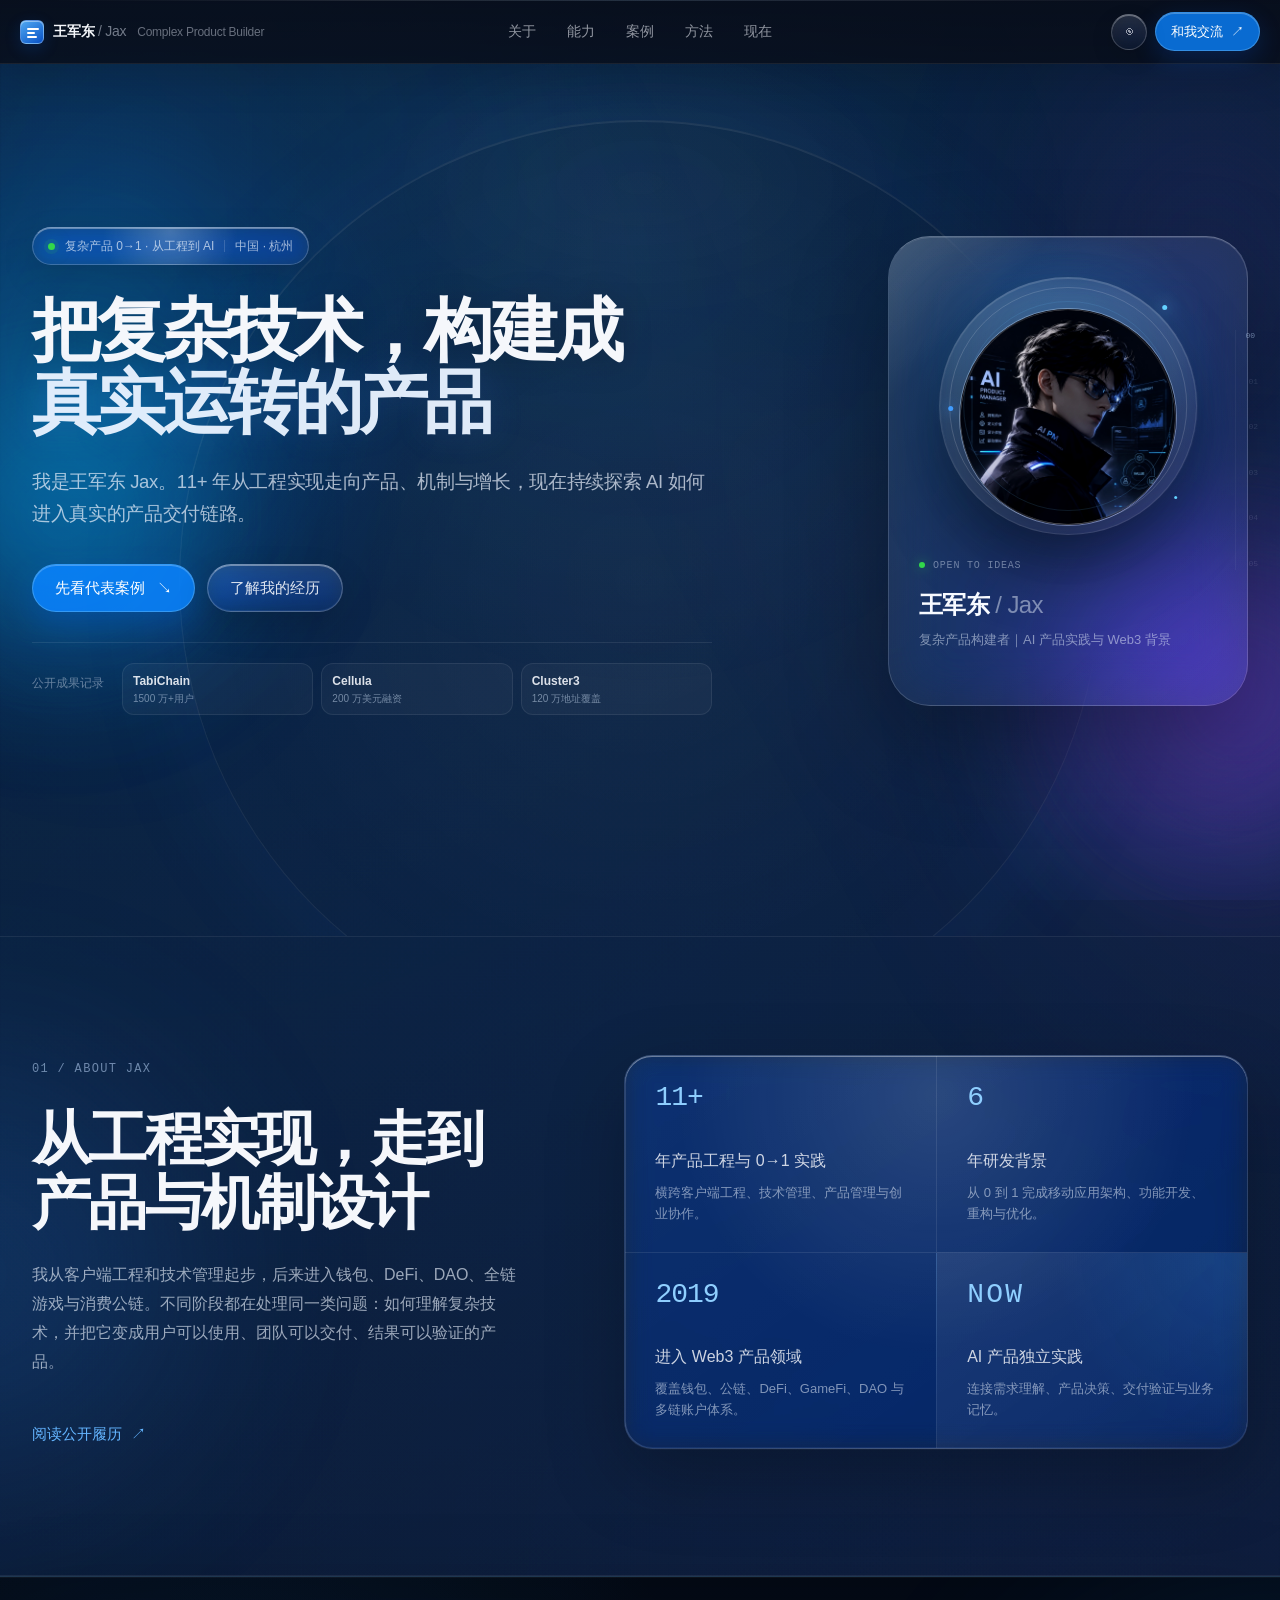
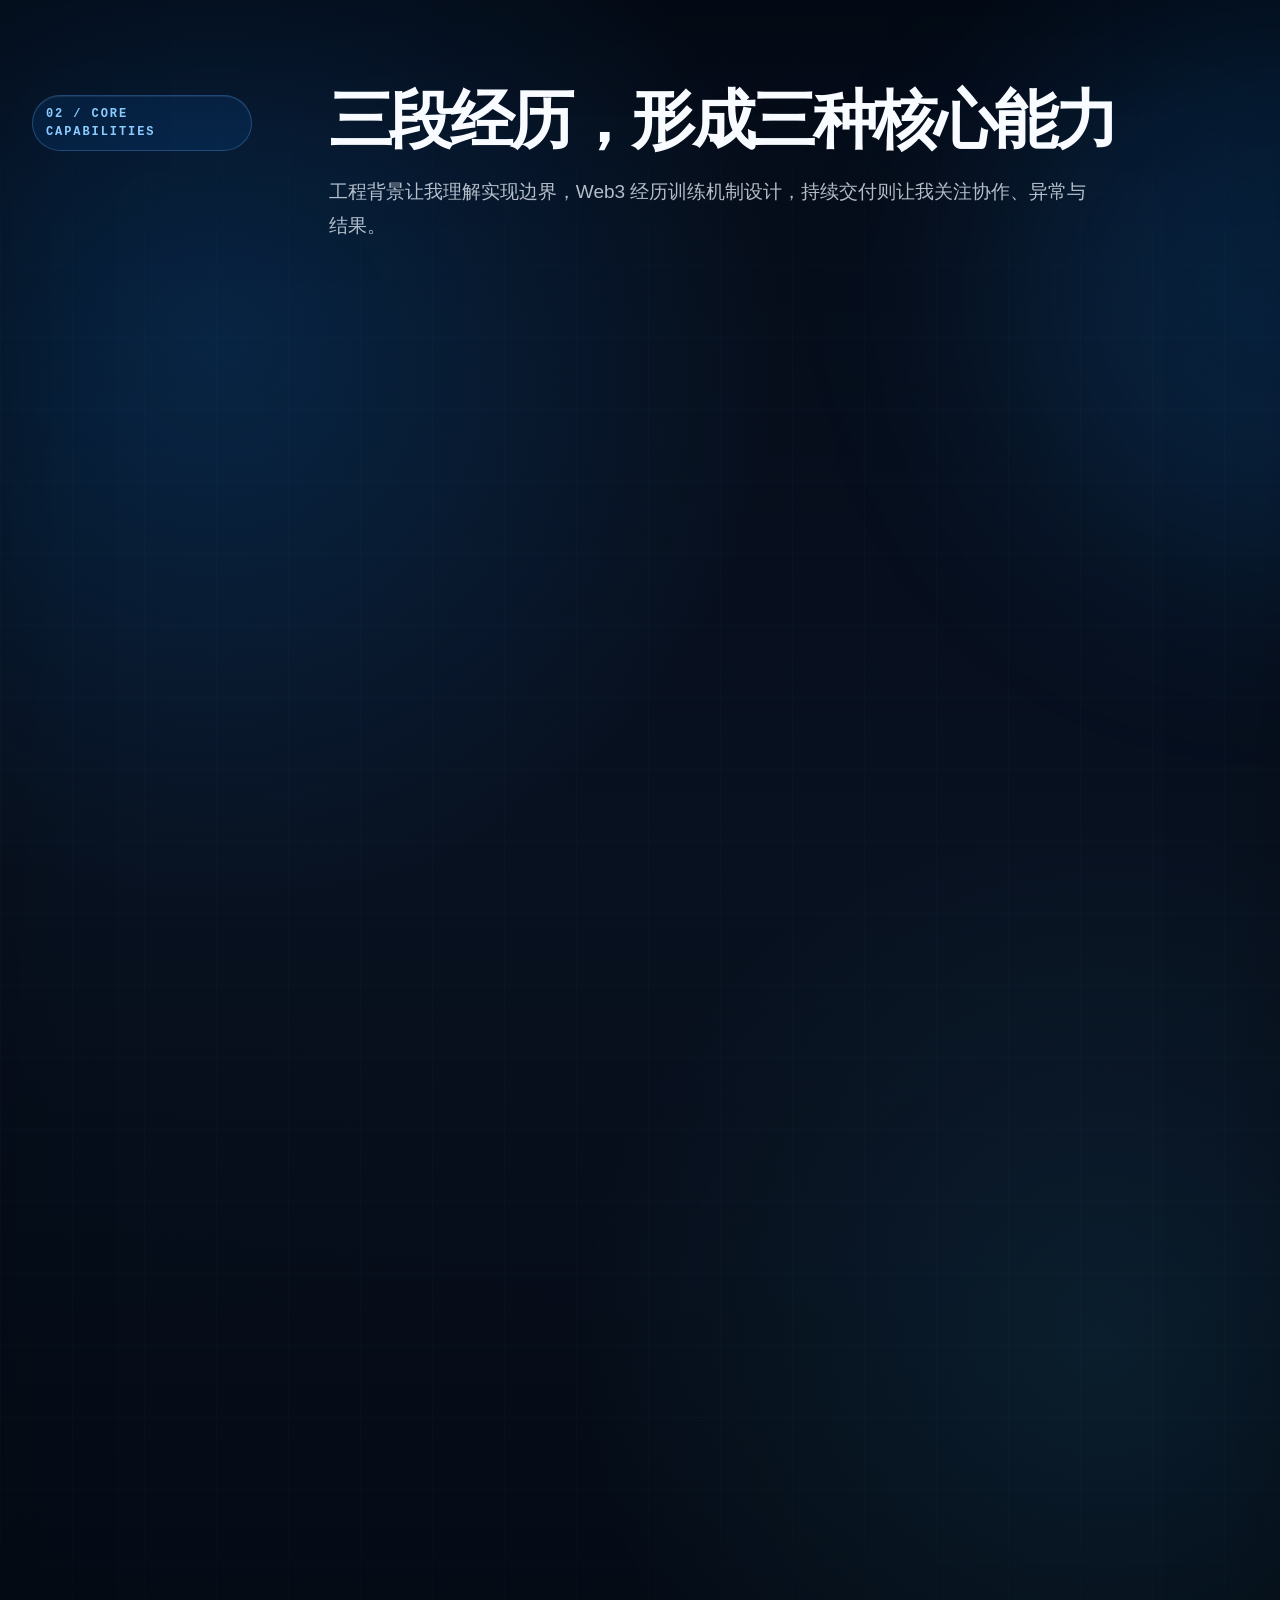
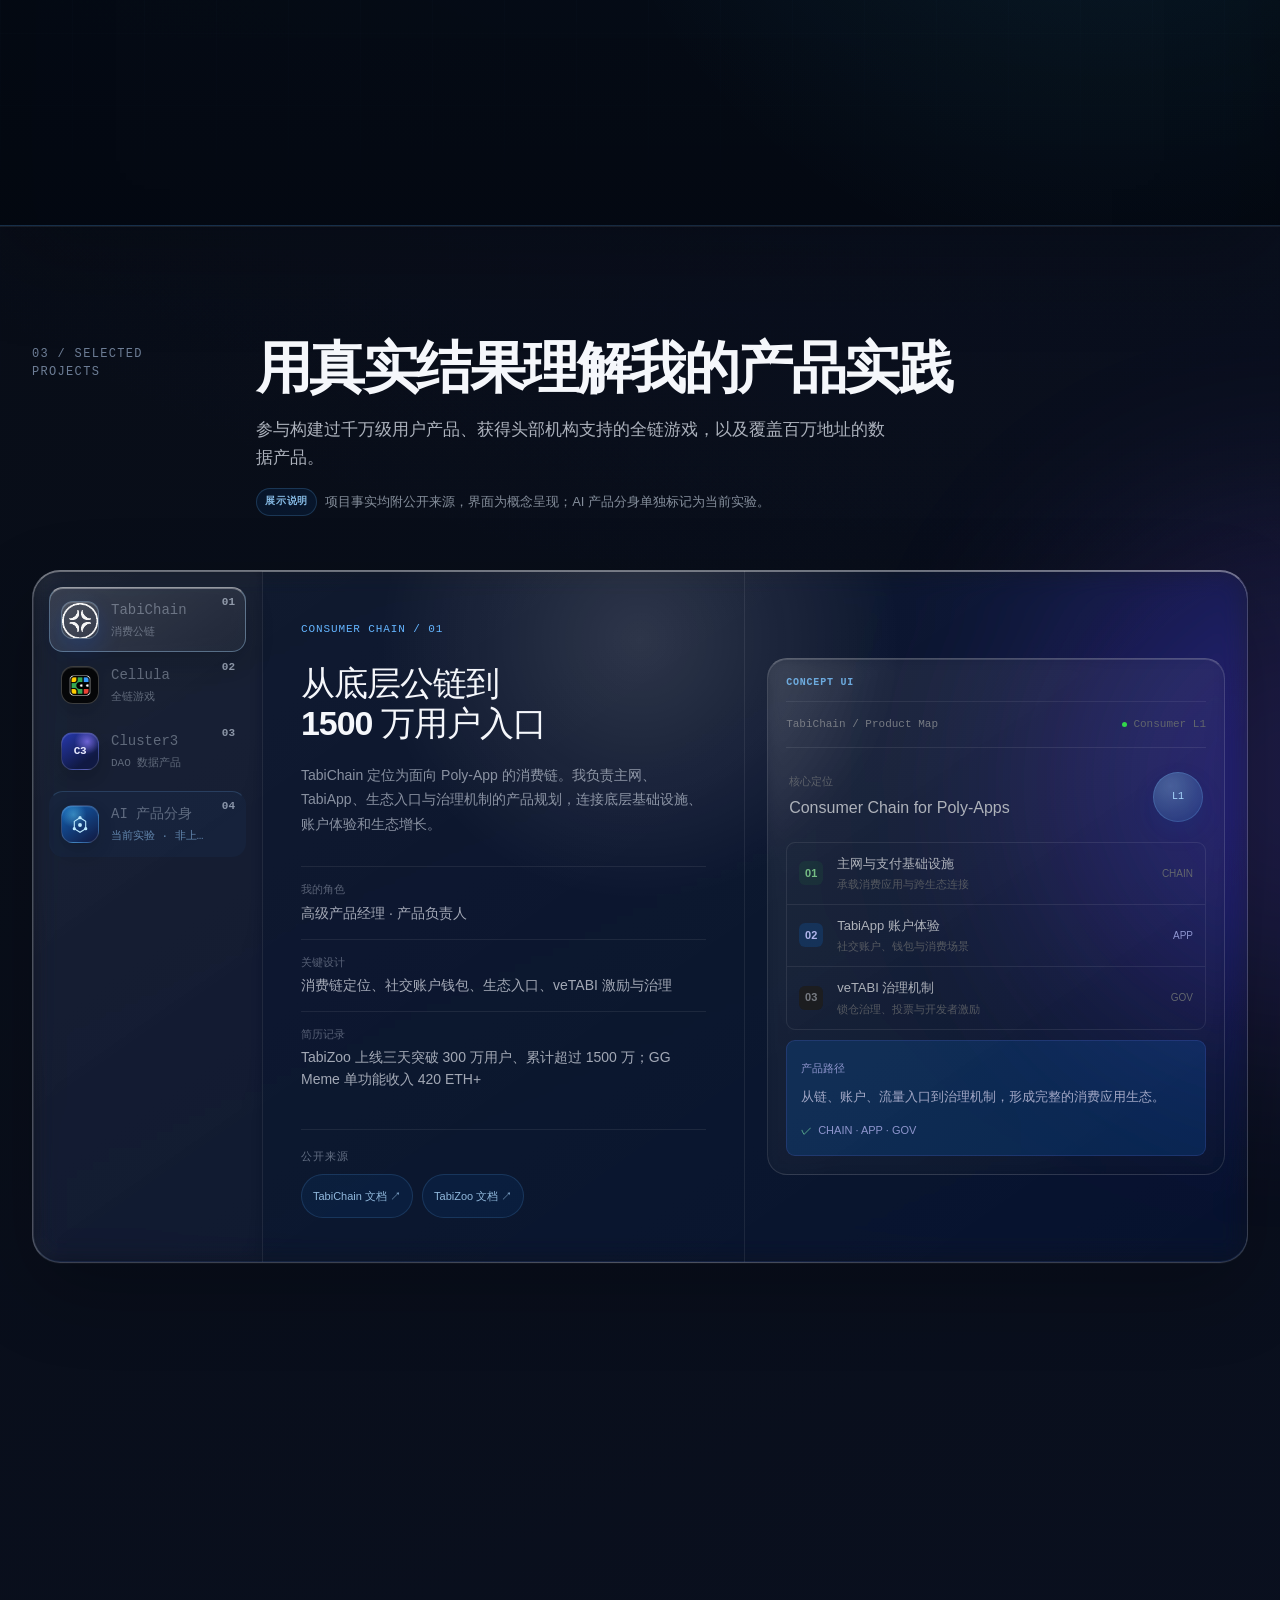
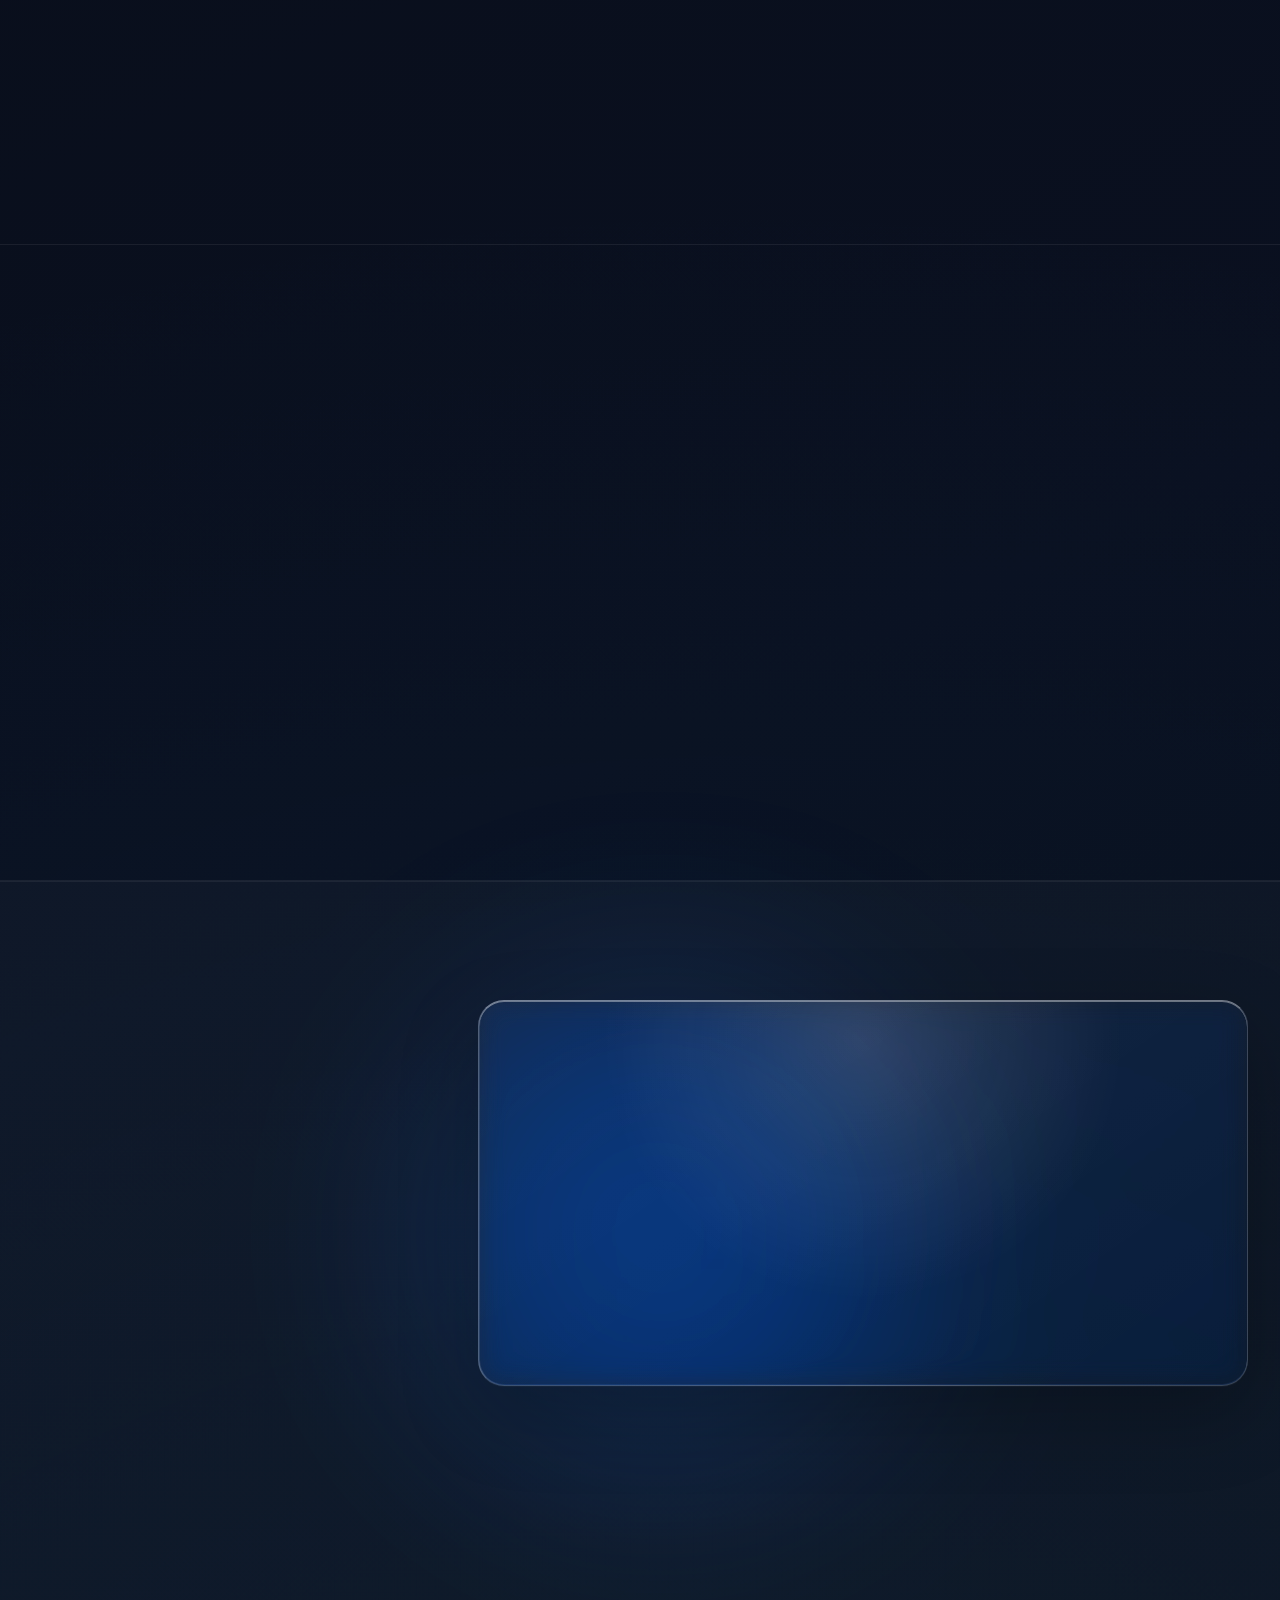
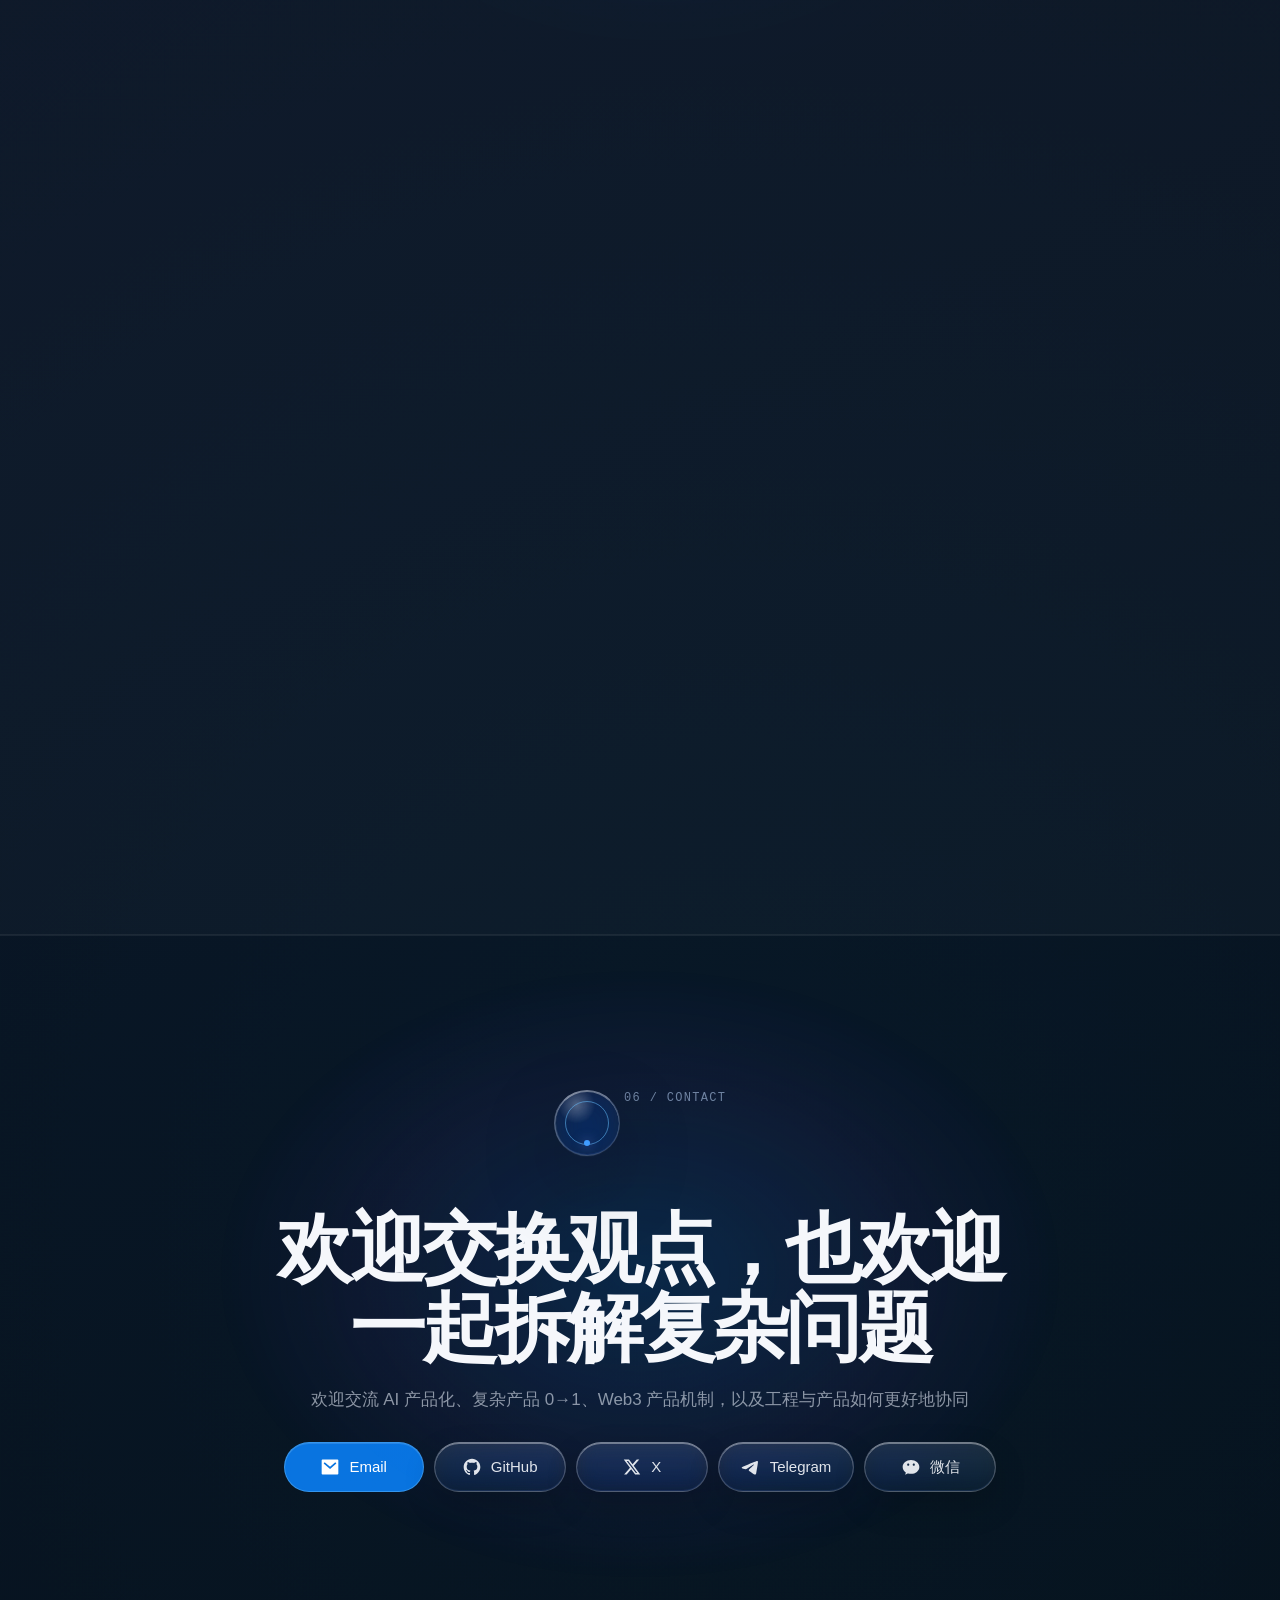
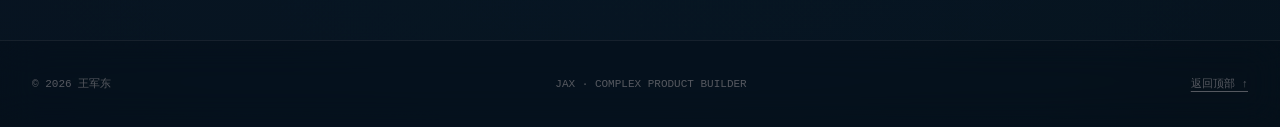
==== commit c92a2ea4: "统一首页编号视觉层级" ====
--- a/index.html
+++ b/index.html
@@ -28,7 +28,7 @@
   <link rel="icon" href="data:image/svg+xml,%3Csvg xmlns='http://www.w3.org/2000/svg' viewBox='0 0 64 64'%3E%3Crect width='64' height='64' rx='14' fill='%235e6ad2'/%3E%3Cpath d='M18 22h28M18 32h18M18 42h23' stroke='white' stroke-width='4' stroke-linecap='round'/%3E%3C/svg%3E">
   <title>王军东 Jax｜复杂产品构建者与 AI 产品实践</title>
   <link rel="stylesheet" href="styles.css?v=20260804-10">
-  <link rel="stylesheet" href="liquid-glass.css?v=20260804-8">
+  <link rel="stylesheet" href="liquid-glass.css?v=20260804-9">
   <script>
     document.documentElement.classList.replace("no-js", "js");
     try { if (sessionStorage.getItem("jax-experience-ready") === "1") document.documentElement.classList.add("experience-ready"); } catch (error) {}
--- a/liquid-glass.css
+++ b/liquid-glass.css
@@ -3502,6 +3502,63 @@
   }
 }
 
+/* Number hierarchy: display, content index, badge index, and micro UI. */
+.home-page .section-label {
+  font-size: 12px;
+}
+
+.home-page .card-index {
+  font-size: 14px;
+}
+
+.home-page .case-tabs button > .case-tab-index {
+  color: rgba(224, 235, 250, .58);
+  font-size: 11px;
+  font-weight: 600;
+}
+
+.home-page .review-list > div > i,
+.home-page .risk-items > div > i {
+  font-size: 11px;
+  font-weight: 600;
+}
+
+.home-page .pipeline-node i {
+  font-size: 13px;
+  font-weight: 650;
+}
+
+.home-page .now-list article {
+  grid-template-columns: 48px minmax(0, 1fr) auto;
+}
+
+.home-page .now-list article > span {
+  padding-top: 0;
+  color: rgba(174, 215, 255, .82);
+  font-size: 20px;
+  font-weight: 560;
+  line-height: 1;
+  letter-spacing: -.04em;
+}
+
+@media screen and (max-width: 560px) {
+  .home-page .section-label {
+    font-size: 11px;
+  }
+
+  .home-page .card-index {
+    font-size: 13px;
+  }
+
+  .home-page .now-list article {
+    grid-template-columns: 44px minmax(0, 1fr);
+  }
+
+  .home-page .now-list article > span {
+    font-size: 18px;
+  }
+}
+
 /* 2026-08 personal brand clarity: factual work first, current practice later. */
 .home-page .mobile-scroll-hint {
   display: none;
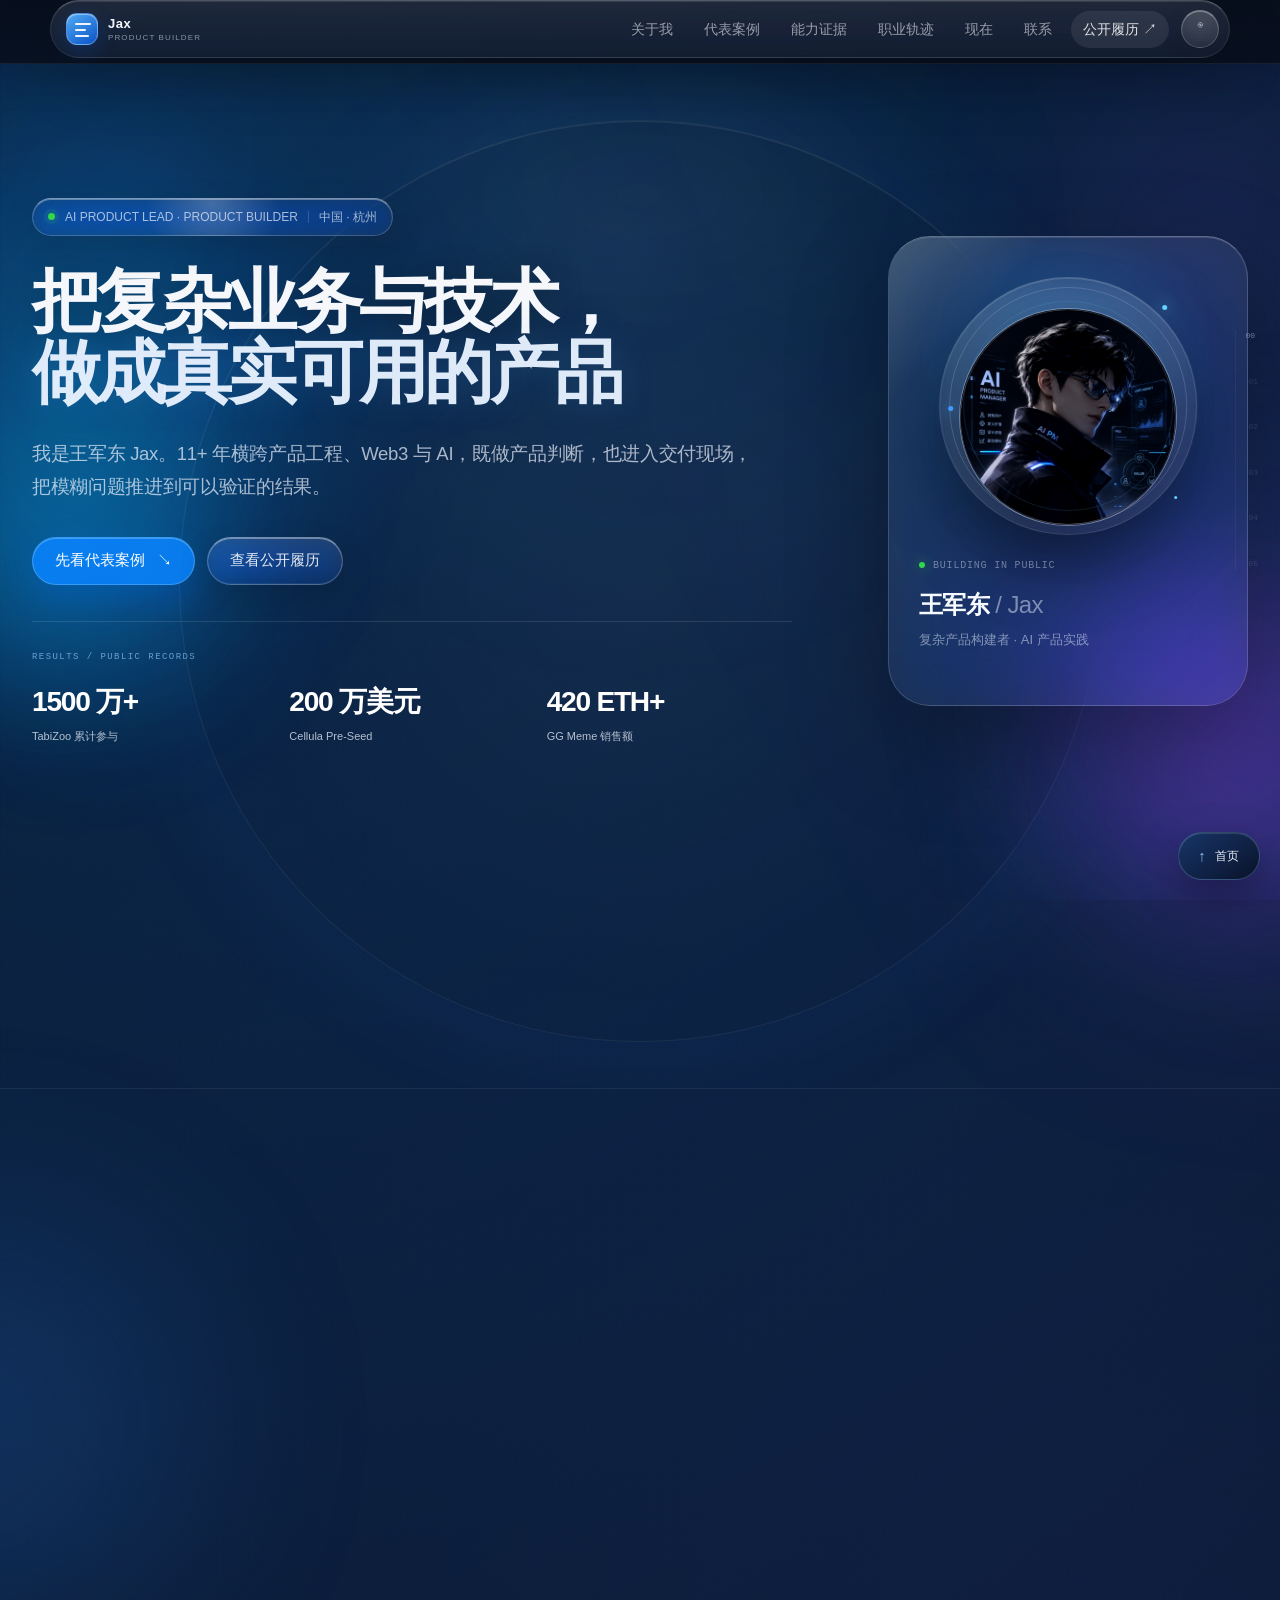
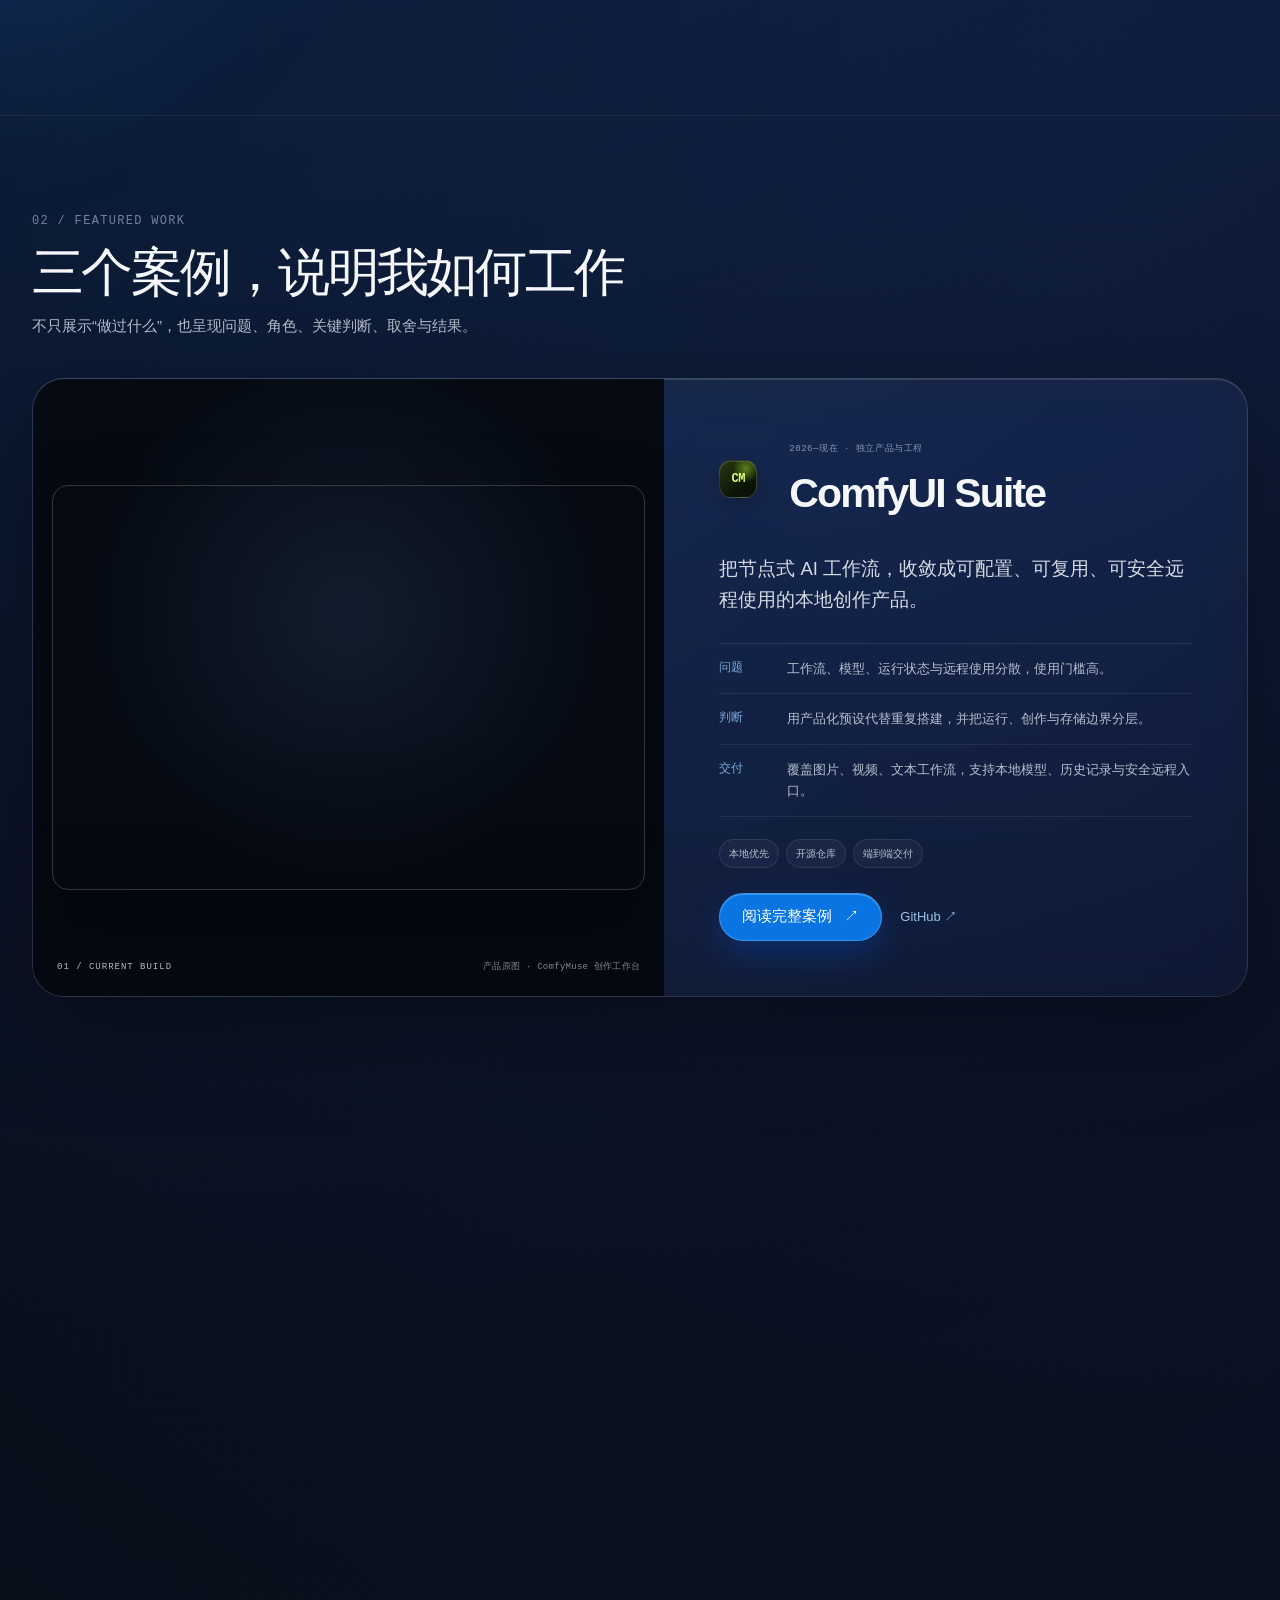
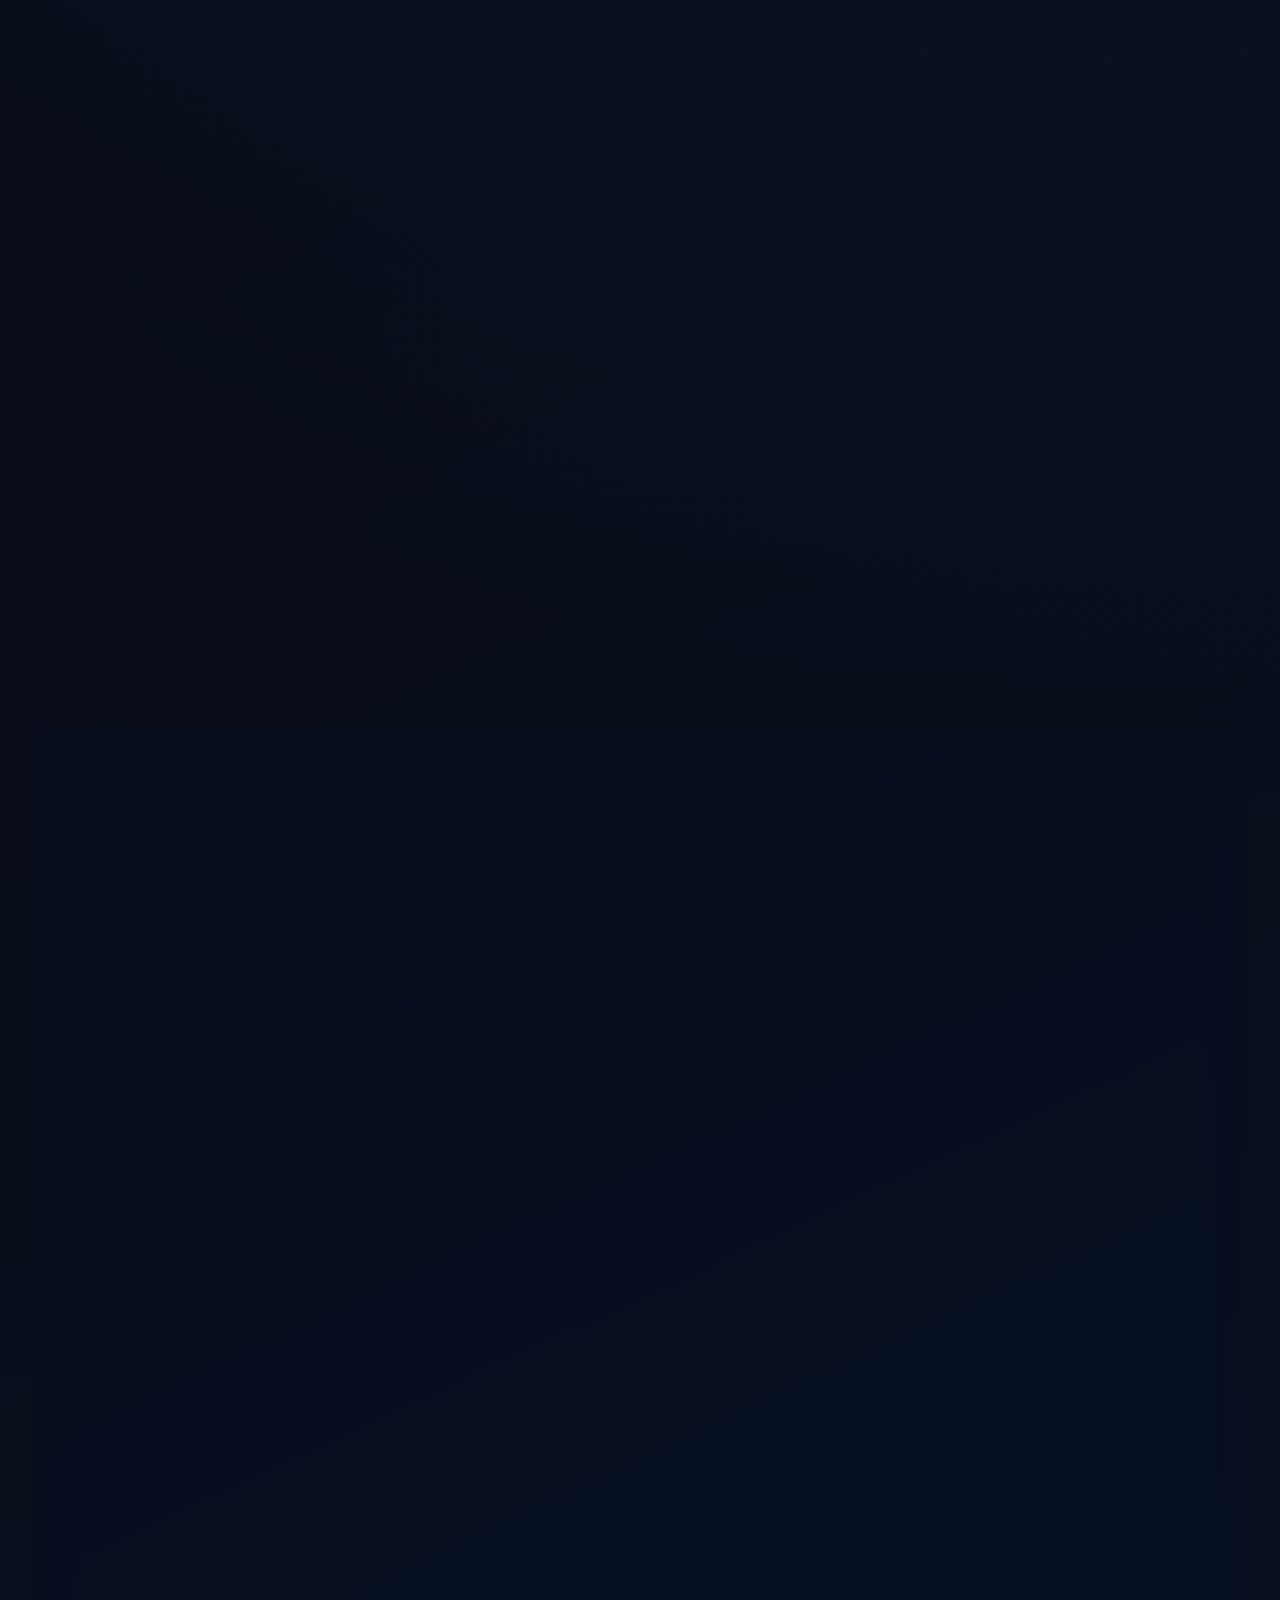
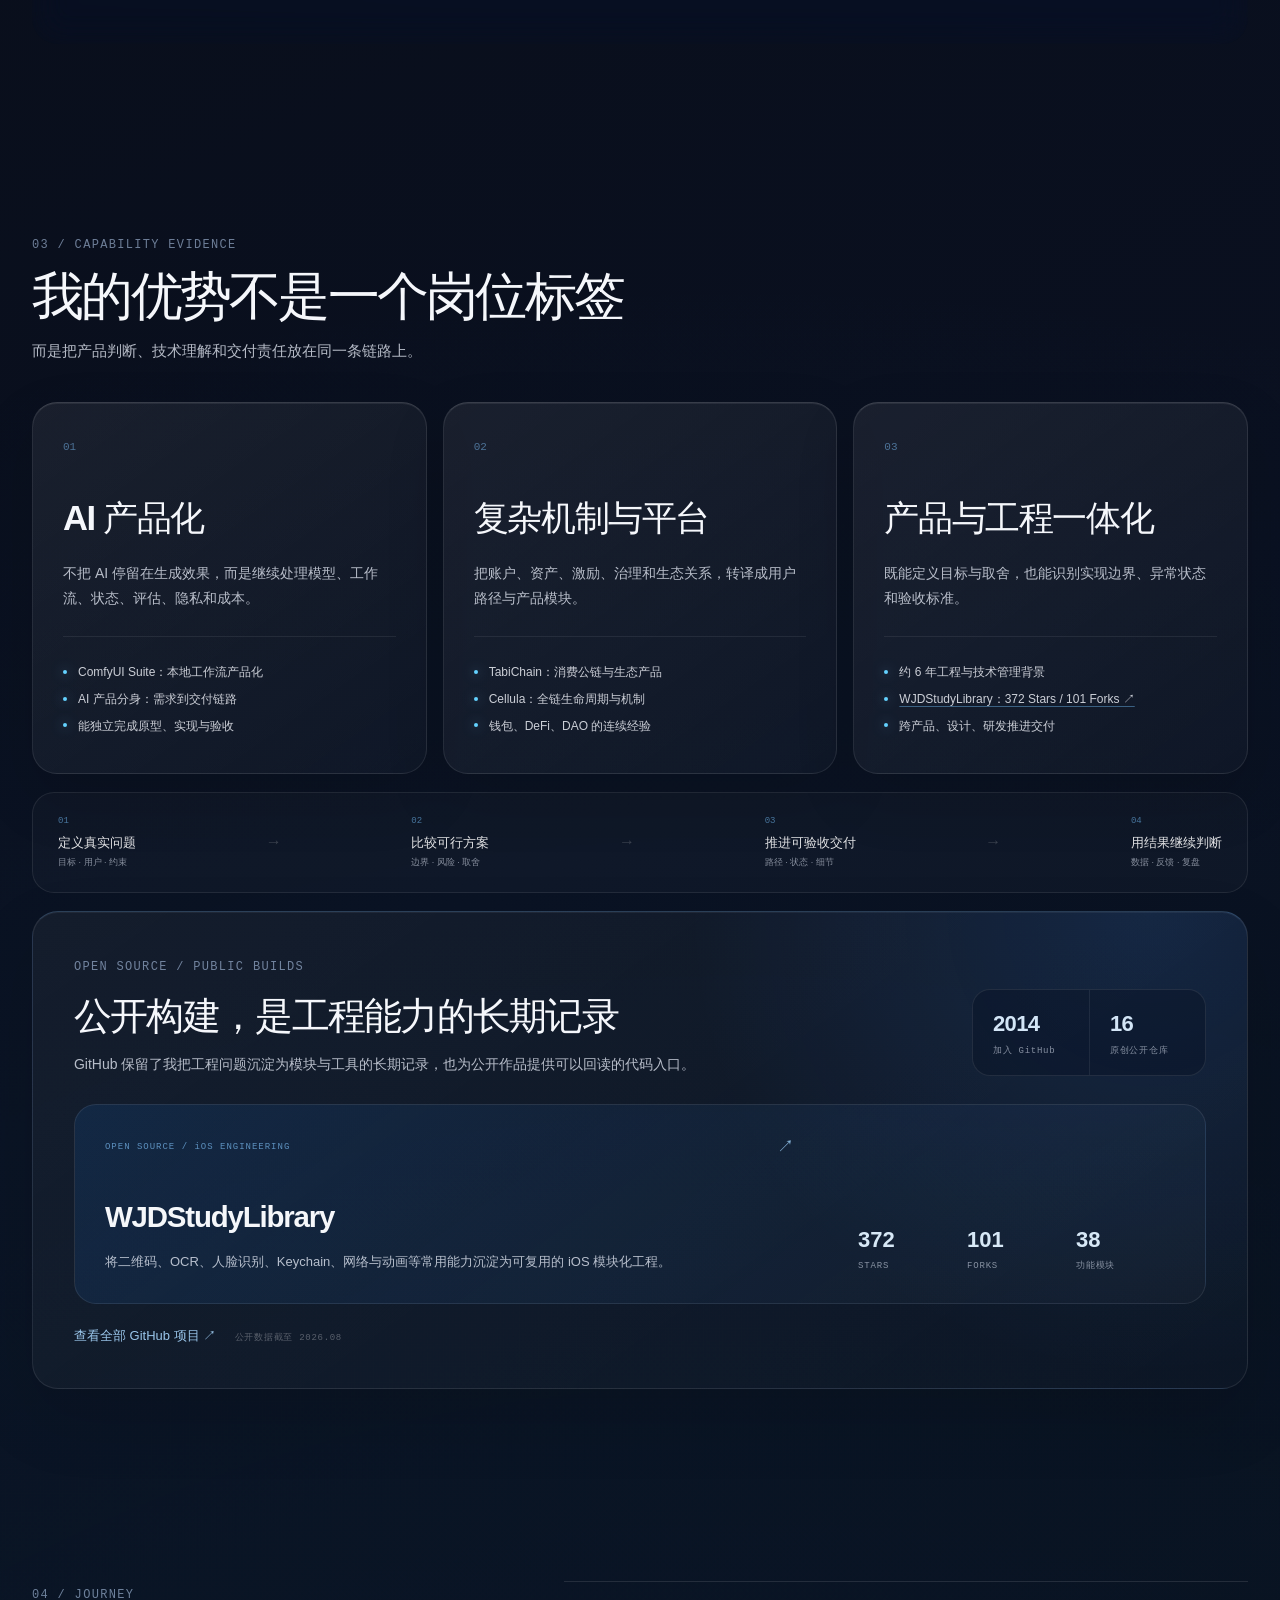
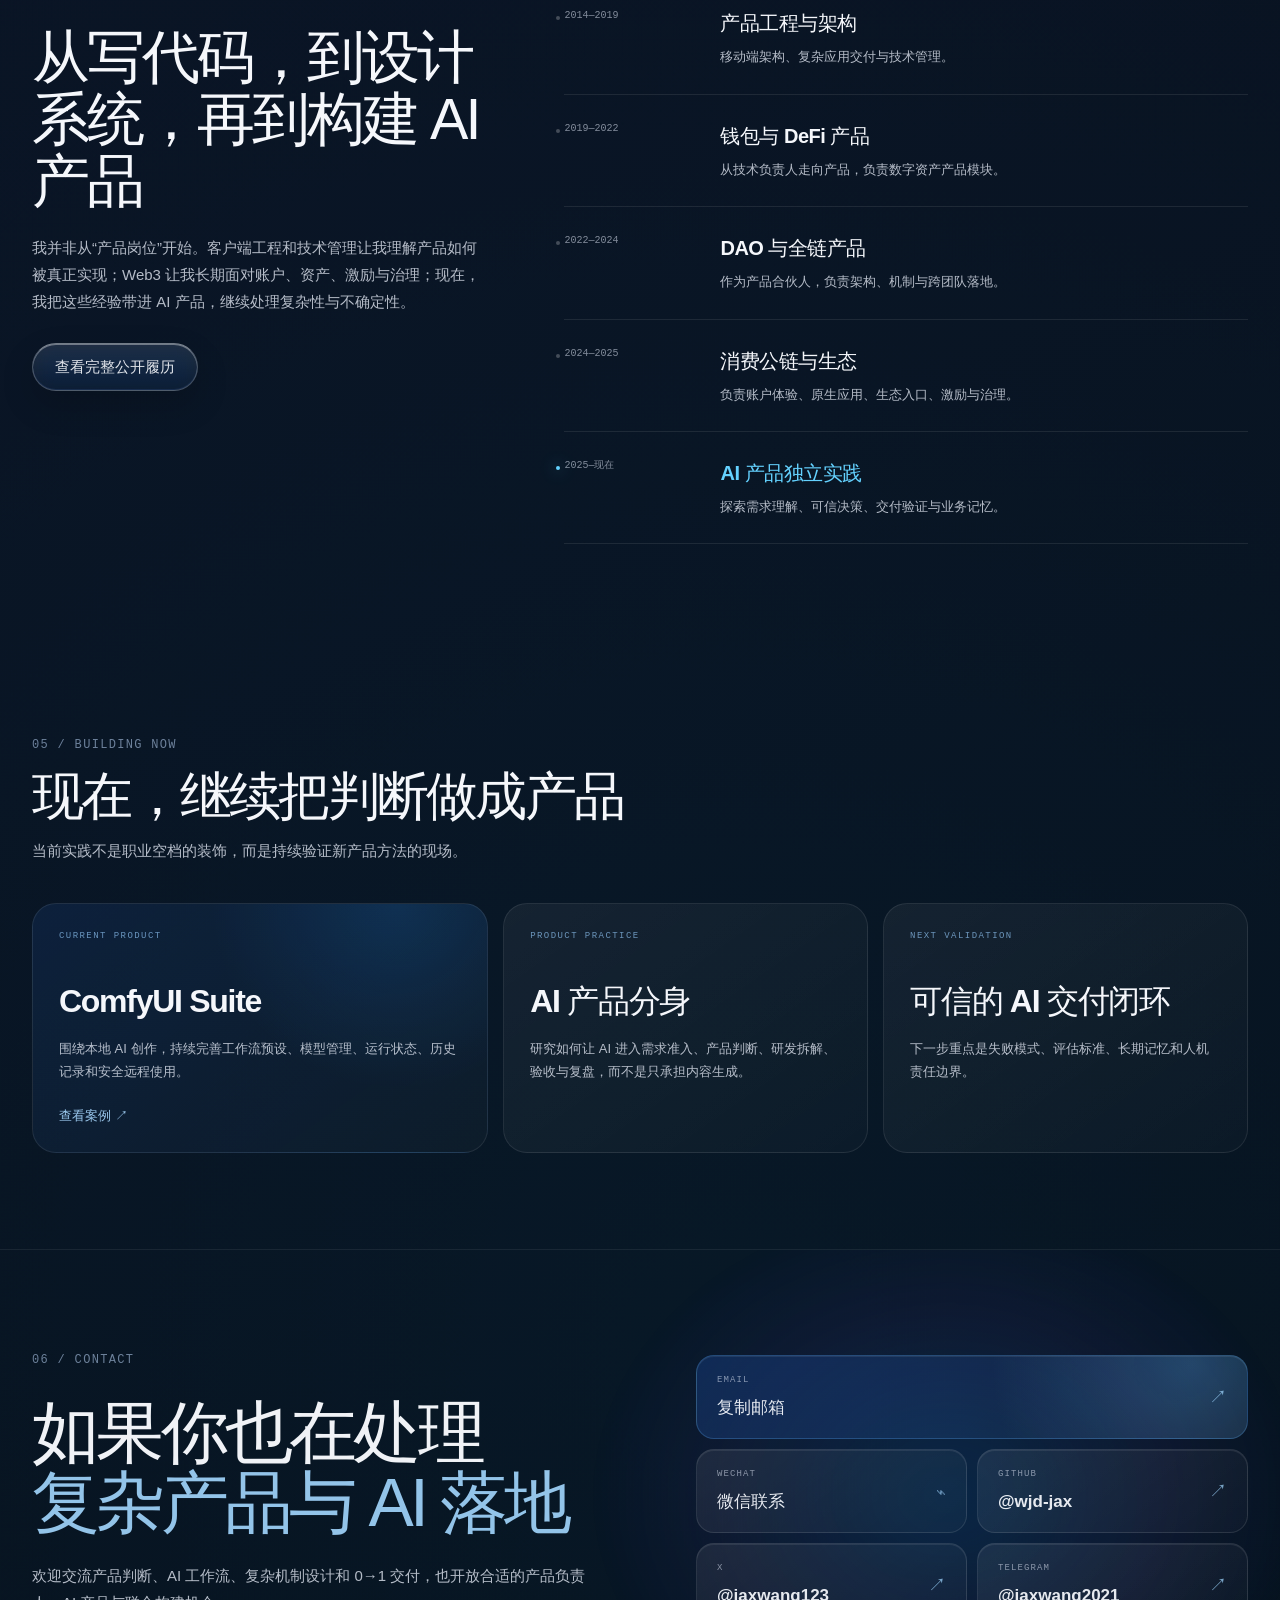
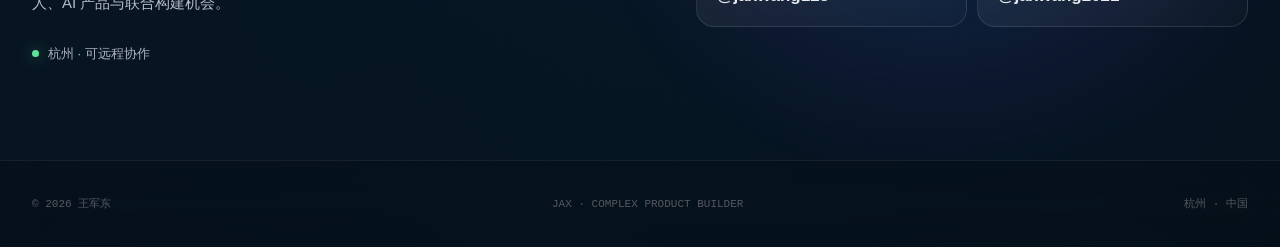
==== commit 87ac63b6: "发布个人主页最新版本" ====
--- a/index.html
+++ b/index.html
@@ -3,7 +3,7 @@
 <head>
   <meta charset="utf-8">
   <meta name="viewport" content="width=device-width, initial-scale=1">
-  <meta name="description" content="王军东（Jax）的个人主页。11+ 年横跨工程、Web3 与 AI，分享复杂产品 0→1 的真实案例、产品方法与当前 AI 实践。">
+  <meta name="description" content="王军东（Jax）的个人主页。11+ 年横跨产品工程、Web3 与 AI，专注把复杂业务与技术构建成真实可用的产品。">
   <meta name="author" content="王军东 Jax">
   <meta name="robots" content="index,follow,max-image-preview:large">
   <meta name="color-scheme" content="dark">
@@ -12,23 +12,19 @@
   <meta property="og:type" content="profile">
   <meta property="og:locale" content="zh_CN">
   <meta property="og:title" content="王军东 Jax｜复杂产品构建者与 AI 产品实践">
-  <meta property="og:description" content="11+ 年横跨工程、Web3 与 AI，分享复杂产品 0→1 的真实案例、产品方法与当前实践。">
+  <meta property="og:description" content="从工程、Web3 到 AI，把复杂业务与技术构建成真实可用的产品。">
   <meta property="og:url" content="https://wjd-jax.github.io/">
   <meta property="og:image" content="https://wjd-jax.github.io/assets/avatar.jpg">
-  <meta property="og:image:width" content="900">
-  <meta property="og:image:height" content="900">
   <meta property="og:image:alt" content="王军东 Jax 的个人头像">
-  <meta property="profile:first_name" content="Jax">
-  <meta property="profile:last_name" content="Wang">
   <meta name="twitter:card" content="summary">
   <meta name="twitter:title" content="王军东 Jax｜复杂产品构建者与 AI 产品实践">
-  <meta name="twitter:description" content="横跨工程、Web3 与 AI，分享复杂产品 0→1 的真实案例与当前实践。">
+  <meta name="twitter:description" content="从工程、Web3 到 AI，把复杂业务与技术构建成真实可用的产品。">
   <meta name="twitter:image" content="https://wjd-jax.github.io/assets/avatar.jpg">
-  <meta name="twitter:image:alt" content="王军东 Jax 的个人头像">
   <link rel="icon" href="data:image/svg+xml,%3Csvg xmlns='http://www.w3.org/2000/svg' viewBox='0 0 64 64'%3E%3Crect width='64' height='64' rx='14' fill='%235e6ad2'/%3E%3Cpath d='M18 22h28M18 32h18M18 42h23' stroke='white' stroke-width='4' stroke-linecap='round'/%3E%3C/svg%3E">
   <title>王军东 Jax｜复杂产品构建者与 AI 产品实践</title>
-  <link rel="stylesheet" href="styles.css?v=20260804-10">
-  <link rel="stylesheet" href="liquid-glass.css?v=20260804-9">
+  <link rel="stylesheet" href="styles.css?v=20260818-1">
+  <link rel="stylesheet" href="liquid-glass.css?v=20260818-1">
+  <link rel="stylesheet" href="brand-home.css?v=20260818-9">
   <script>
     document.documentElement.classList.replace("no-js", "js");
     try { if (sessionStorage.getItem("jax-experience-ready") === "1") document.documentElement.classList.add("experience-ready"); } catch (error) {}
@@ -48,17 +44,17 @@
         "email": "mailto:wangjd.vip@gmail.com",
         "homeLocation": { "@type": "Place", "name": "杭州，中国" },
         "sameAs": ["https://github.com/wjd-jax", "https://x.com/jaxwang123", "https://t.me/jaxwang2021"],
-        "knowsAbout": ["AI 产品工作流", "Web3 产品", "数字资产钱包", "消费公链", "DeFi", "GameFi", "DAO 数据产品", "产品设计"]
+        "knowsAbout": ["AI 产品工作流", "复杂产品 0 到 1", "消费公链", "数字资产钱包", "产品工程"]
       }
     }
   </script>
 </head>
-<body class="home-page">
+<body class="home-page brand-home-page">
   <a class="skip-link" href="#main">跳到主要内容</a>
   <div class="boot-screen" role="status" aria-label="正在启动个人主页体验">
     <div class="boot-core" aria-hidden="true"><i></i><i></i><b></b></div>
     <div class="boot-copy">
-      <span>AI PRODUCT SYSTEM / 01</span>
+      <span>JAX / PRODUCT SYSTEM</span>
       <strong>INITIALIZING EXPERIENCE</strong>
       <div class="boot-track"><i></i></div>
       <small><span class="boot-percent">00</span>% · VISUAL CORE ONLINE</small>
@@ -68,88 +64,77 @@
   <div class="ambient-field" aria-hidden="true">
     <canvas id="neuralCanvas"></canvas>
     <div class="ambient-grid"></div>
-    <i class="ambient-orb orb-a"></i>
-    <i class="ambient-orb orb-b"></i>
+    <i class="ambient-orb orb-a"></i><i class="ambient-orb orb-b"></i>
     <div class="data-stream stream-a"><span></span><span></span><span></span><span></span></div>
     <div class="data-stream stream-b"><span></span><span></span><span></span></div>
   </div>
   <div class="top-glow" aria-hidden="true"></div>
   <div class="experience-rail" aria-hidden="true">
     <span class="rail-line"><i data-scroll-progress></i></span>
-    <div class="rail-labels"><b data-rail-section="top">00</b><b data-rail-section="about">01</b><b data-rail-section="systems">02</b><b data-rail-section="work">03</b><b data-rail-section="principles">04</b><b data-rail-section="now">05</b></div>
+    <div class="rail-labels"><b data-rail-section="top">00</b><b data-rail-section="about">01</b><b data-rail-section="work">02</b><b data-rail-section="capabilities">03</b><b data-rail-section="journey">04</b><b data-rail-section="now">05</b></div>
   </div>
 
   <header class="global-header">
-    <div class="nav-shell">
-      <a class="wordmark" href="#top" aria-label="返回首页">
-        <span class="wordmark-symbol" aria-hidden="true"><i></i><i></i><i></i></span>
-        <span class="identity-name"><span data-profile="name">王军东</span><em> / <span data-profile="englishName">Jax</span></em></span>
-        <small>Complex Product Builder</small>
+    <div class="content-shell header-inner">
+      <a class="brand" href="#top" aria-label="王军东 Jax 个人主页">
+        <span class="brand-mark" aria-hidden="true"><i></i><i></i><i></i></span>
+        <span><b data-profile="englishName">JAX</b><small>PRODUCT BUILDER</small></span>
       </a>
-      <nav class="desktop-nav" id="siteNav" aria-label="主要导航">
-        <a href="#about">关于</a>
-        <a href="#systems">能力</a>
-        <a href="#work">案例</a>
-        <a href="#principles">方法</a>
+      <nav class="desktop-nav" id="siteNav" aria-label="主导航">
+        <a href="#about">关于我</a>
+        <a href="#work">代表案例</a>
+        <a href="#capabilities">能力证据</a>
+        <a href="#journey">职业轨迹</a>
         <a href="#now">现在</a>
-        <a class="nav-contact-link" href="#contact">联系</a>
+        <a href="#contact">联系</a>
+        <a class="nav-resume" href="resume.html">公开履历 ↗</a>
       </nav>
-      <div class="nav-actions">
-        <button class="motion-toggle" type="button" data-motion-toggle aria-pressed="false" aria-label="关闭页面动效"><span aria-hidden="true">◉</span></button>
-        <a class="nav-cta" href="#contact">和我交流 <span aria-hidden="true">↗</span></a>
-      </div>
-      <button class="menu-button" type="button" aria-expanded="false" aria-controls="siteNav" aria-label="打开导航">
-        <span></span><span></span>
-      </button>
+      <div class="header-actions">
+        <button class="motion-toggle" type="button" data-motion-toggle aria-pressed="false"><span aria-hidden="true">◉</span> 动效</button>
+        <button class="menu-button" type="button" aria-expanded="false" aria-controls="siteNav" aria-label="打开导航"><span></span><span></span></button>
+      </div>
     </div>
   </header>
 
   <main id="main">
-    <section class="hero" id="top">
+    <section class="hero brand-hero" id="top">
       <div class="content-shell hero-content">
         <div class="hero-stage">
           <div class="hero-copy">
-            <div class="hero-eyebrow reveal">
-              <span class="live-dot" aria-hidden="true"></span>
-              <span>复杂产品 0→1 · 从工程到 AI</span>
-              <span class="eyebrow-divider"></span>
-              <span data-profile="location">中国 · 杭州</span>
-            </div>
-            <h1 class="reveal">把复杂技术，构建成<br><span>真实运转的产品</span></h1>
-            <p class="hero-lead reveal">我是王军东 Jax。11+ 年从工程实现走向产品、机制与增长，现在持续探索 AI 如何进入真实的产品交付链路。</p>
+            <div class="hero-eyebrow reveal"><span class="live-dot" aria-hidden="true"></span><span>AI PRODUCT LEAD · PRODUCT BUILDER</span><span class="eyebrow-divider"></span><span data-profile="location">中国 · 杭州</span></div>
+            <h1 class="reveal">把复杂业务与技术，<br><span>做成真实可用的产品</span></h1>
+            <p class="hero-lead reveal">我是王军东 Jax。11+ 年横跨产品工程、Web3 与 AI，既做产品判断，也进入交付现场，把模糊问题推进到可以验证的结果。</p>
             <div class="hero-actions reveal">
               <a class="button button-primary" href="#work">先看代表案例 <span aria-hidden="true">↘</span></a>
-              <a class="button button-secondary" href="resume.html">了解我的经历</a>
-            </div>
-            <div class="hero-proof reveal" aria-label="参与项目公开记录">
-              <span>公开成果记录</span>
-              <div>
-                <a href="#work" data-case-jump="tabi"><b>TabiChain</b><small>1500 万+用户</small></a>
-                <a href="#work" data-case-jump="cellula"><b>Cellula</b><small>200 万美元融资</small></a>
-                <a href="#work" data-case-jump="cluster"><b>Cluster3</b><small>120 万地址覆盖</small></a>
-              </div>
+              <a class="button button-secondary" href="resume.html">查看公开履历</a>
+            </div>
+            <div class="brand-proof reveal" aria-label="代表成果">
+              <span>RESULTS / PUBLIC RECORDS</span>
+              <div><article><b>1500 万+</b><small>TabiZoo 累计参与</small></article><article><b>200 万美元</b><small>Cellula Pre-Seed</small></article><article><b>420 ETH+</b><small>GG Meme 销售额</small></article></div>
             </div>
           </div>
           <figure class="hero-avatar reveal">
             <span class="avatar-orbit" aria-hidden="true"><i></i><i></i></span>
-            <img data-profile-image src="assets/avatar.jpg" width="900" height="900" decoding="async" fetchpriority="high" alt="王军东（Jax）的科幻风格个人头像">
-            <figcaption>
-              <span class="identity-availability"><i></i> OPEN TO IDEAS</span>
-              <strong><span data-profile="name">王军东</span> <em>/ <span data-profile="englishName">Jax</span></em></strong>
-              <small data-profile="role">复杂产品构建者｜AI 产品实践与 Web3 背景</small>
-            </figcaption>
+            <img data-profile-image src="assets/avatar.jpg" width="900" height="900" decoding="async" fetchpriority="high" alt="王军东（Jax）的个人头像">
+            <figcaption><span class="identity-availability"><i></i> BUILDING IN PUBLIC</span><strong><span data-profile="name">王军东</span> <em>/ <span data-profile="englishName">Jax</span></em></strong><small>复杂产品构建者 · AI 产品实践</small></figcaption>
           </figure>
         </div>
-      </div>
-    </section>
-
-    <section class="section about-section" id="about">
-      <div class="content-shell about-layout">
-        <div class="about-story reveal">
+        <div class="brand-positioning reveal">
+          <span>MY WORKING EDGE</span>
+          <p>工程背景让我理解实现边界，复杂机制产品训练系统判断，AI 实践把需求、决策、交付与验证重新连接起来。</p>
+        </div>
+      </div>
+    </section>
+
+    <section class="section about-section brand-about-section" id="about">
+      <div class="content-shell">
+        <div class="brand-section-intro reveal">
           <span class="section-label">01 / ABOUT JAX</span>
-          <h2>从工程实现，走到<br>产品与机制设计</h2>
-          <p>我从客户端工程和技术管理起步，后来进入钱包、DeFi、DAO、全链游戏与消费公链。不同阶段都在处理同一类问题：如何理解复杂技术，并把它变成用户可以使用、团队可以交付、结果可以验证的产品。</p>
-          <a class="about-resume-link" href="resume.html">阅读公开履历 <span aria-hidden="true">↗</span></a>
+          <div>
+            <h2>从工程实现，走到产品与机制设计</h2>
+            <p>我从客户端工程和技术管理起步，后来进入钱包、DeFi、DAO、全链游戏与消费公链。不同阶段都在处理同一类问题：理解复杂技术，并把它变成用户可以使用、团队可以交付、结果可以验证的产品。</p>
+            <a class="about-resume-link" href="resume.html">阅读公开履历 <span aria-hidden="true">↗</span></a>
+          </div>
         </div>
         <div class="identity-evidence reveal" aria-label="职业能力证据">
           <article><span>11+</span><div><b>年产品工程与 0→1 实践</b><p>横跨客户端工程、技术管理、产品管理与创业协作。</p></div></article>
@@ -160,327 +145,182 @@
       </div>
     </section>
 
-    <section class="section systems-section" id="systems">
+    <section class="section featured-work-section" id="work">
       <div class="content-shell">
-        <div class="section-intro reveal">
-          <span class="section-label">02 / CORE CAPABILITIES</span>
-          <div><h2>三段经历，形成三种核心能力</h2><p>工程背景让我理解实现边界，Web3 经历训练机制设计，持续交付则让我关注协作、异常与结果。</p></div>
-        </div>
-        <div class="bento-grid">
-          <article class="bento-card bento-large reveal">
-            <div class="bento-copy"><span class="card-index">01</span><h3>AI 原生产品系统</h3><p>连接需求澄清、产品判断、研发拆解、验收与复盘，让 AI 进入完整交付链路，而不是停留在单点生成。</p></div>
-            <div class="workflow-visual" aria-hidden="true">
-              <div class="workflow-row"><span class="workflow-icon">⌕</span><div><b>需求准入</b><small>Goal · User · Scope</small></div><i class="state-check">✓</i></div>
-              <div class="workflow-link"></div>
-              <div class="workflow-row"><span class="workflow-icon accent">◇</span><div><b>产品判断</b><small>Rules · Risk · Trade-off</small></div><i class="state-live">LIVE</i></div>
-              <div class="workflow-link"></div>
-              <div class="workflow-row"><span class="workflow-icon">✓</span><div><b>交付验证</b><small>Flow · State · Acceptance</small></div><i class="state-idle">NEXT</i></div>
+        <div class="brand-section-intro reveal">
+          <span class="section-label">02 / FEATURED WORK</span>
+          <div><h2>三个案例，说明我如何工作</h2><p>不只展示“做过什么”，也呈现问题、角色、关键判断、取舍与结果。</p></div>
+        </div>
+        <div class="featured-work-list">
+          <article class="featured-project reveal">
+            <figure class="featured-project-media featured-project-media-product">
+              <div class="product-shot-stage product-shot-stage-wide">
+                <img class="product-shot-backdrop" src="assets/screenshots/comfymuse-workspace-original.png" width="1200" height="818" loading="lazy" decoding="async" alt="" aria-hidden="true">
+                <img class="product-shot-main" src="assets/screenshots/comfymuse-workspace-original.png" width="1200" height="818" loading="lazy" decoding="async" alt="ComfyMuse 图片创作工作台，包含创作设置、生成结果与任务队列">
+              </div>
+              <figcaption><span>01 / CURRENT BUILD</span><small>产品原图 · ComfyMuse 创作工作台</small></figcaption>
+            </figure>
+            <div class="featured-project-copy">
+              <div class="project-heading"><span class="project-logo project-logo-comfy" aria-hidden="true">CM</span><div><span>2026—现在 · 独立产品与工程</span><h3>ComfyUI Suite</h3></div></div>
+              <p class="project-thesis">把节点式 AI 工作流，收敛成可配置、可复用、可安全远程使用的本地创作产品。</p>
+              <ol class="project-sequence"><li><b>问题</b><span>工作流、模型、运行状态与远程使用分散，使用门槛高。</span></li><li><b>判断</b><span>用产品化预设代替重复搭建，并把运行、创作与存储边界分层。</span></li><li><b>交付</b><span>覆盖图片、视频、文本工作流，支持本地模型、历史记录与安全远程入口。</span></li></ol>
+              <div class="project-evidence"><span>本地优先</span><span>开源仓库</span><span>端到端交付</span></div>
+              <div class="project-actions"><a class="button button-primary" href="case-comfyui-suite.html">阅读完整案例 <span aria-hidden="true">↗</span></a><a class="text-link" href="https://github.com/wjd-jax/ComfyUI-Suite" target="_blank" rel="noreferrer">GitHub ↗</a></div>
             </div>
           </article>
-          <article class="bento-card reveal">
-            <span class="card-index">02</span>
-            <div class="orbital-visual" aria-hidden="true"><span></span><i></i><b>AI</b></div>
-            <h3>复杂机制与生态设计</h3>
-            <p>围绕账户、资产、激励与治理，在技术可行性、用户体验和经济机制之间建立完整产品路径。</p>
-            <div class="mini-tags"><span>账户与钱包</span><span>消费公链</span><span>激励治理</span></div>
-          </article>
-          <article class="bento-card reveal">
-            <span class="card-index">03</span>
-            <div class="memory-visual" aria-hidden="true">
-              <div><i></i><span>Architecture</span><b>可实现</b></div>
-              <div><i></i><span>Product</span><b>可使用</b></div>
-              <div><i></i><span>Delivery</span><b>可验收</b></div>
-            </div>
-            <h3>从架构到增长的 0→1 领导力</h3>
-            <p>把研发背景转化为产品判断，贯穿架构边界、功能设计、跨团队协同、上线验收与持续迭代。</p>
-          </article>
-        </div>
-        <section class="career-ledger reveal" aria-labelledby="careerTitle">
-          <div class="career-ledger-head">
-            <span class="section-label">CAREER SYSTEM / VERIFIED</span>
-            <div><h3 id="careerTitle">从工程实现，到 Web3 产品，再到 AI 产品实践</h3><p>工程理解、机制设计与交付经验，逐步组合成完整的产品能力。</p></div>
-          </div>
-          <div class="career-stages">
-            <article><span>2014—2019</span><b>产品工程与架构</b><p>建立移动端架构与复杂应用交付能力。</p></article>
-            <article><span>2019—2022</span><b>钱包与 DeFi 产品</b><p>从技术负责人走向产品经理，开始负责数字资产产品的完整模块设计。</p></article>
-            <article><span>2022—2024</span><b>DAO 与全链游戏</b><p>作为产品合伙人，负责产品架构、机制设计与跨团队落地。</p></article>
-            <article><span>2024—2025</span><b>消费公链与生态</b><p>负责主网、账户体验、生态入口、激励与治理机制。</p></article>
-            <article class="active"><span>2025—现在</span><b>AI 产品独立实践</b><p>研究需求理解、可信决策、交付验证与业务记忆。</p></article>
-          </div>
-          <p class="mobile-scroll-hint career-scroll-hint" aria-hidden="true">横向滑动查看完整职业轨迹 →</p>
-          <div class="career-capabilities"><span>Solidity / 智能合约</span><span>多链与账户体系</span><span>产品 0→1</span><span>跨团队协同</span><span>软件工程本科</span></div>
-        </section>
-      </div>
-    </section>
-
-    <section class="section work-section" id="work">
-      <div class="content-shell">
-        <div class="section-intro reveal">
-          <span class="section-label">03 / SELECTED PROJECTS</span>
-          <div><h2>用真实结果理解我的产品实践</h2><p>参与构建过千万级用户产品、获得头部机构支持的全链游戏，以及覆盖百万地址的数据产品。</p><p class="case-disclosure-note"><span>展示说明</span> 项目事实均附公开来源，界面为概念呈现；AI 产品分身单独标记为当前实验。</p></div>
-        </div>
-        <p class="mobile-scroll-hint" aria-hidden="true">左右滑动切换案例 →</p>
-        <div class="case-console reveal">
-          <div class="case-tabs" role="tablist" aria-label="选择已交付案例或当前实验">
-            <button id="tab-tabi" role="tab" aria-selected="true" aria-controls="panel-tabi" data-case-tab="tabi"><span class="case-tab-index">01</span><span class="project-logo project-logo-official" aria-hidden="true"><img src="assets/projects/tabichain.png" alt=""></span><span class="case-tab-copy"><b>TabiChain</b><small>消费公链</small></span></button>
-            <button id="tab-cellula" role="tab" aria-selected="false" aria-controls="panel-cellula" data-case-tab="cellula"><span class="case-tab-index">02</span><span class="project-logo project-logo-official project-logo-cellula" aria-hidden="true"><img src="assets/projects/cellula.png" alt=""></span><span class="case-tab-copy"><b>Cellula</b><small>全链游戏</small></span></button>
-            <button id="tab-cluster" role="tab" aria-selected="false" aria-controls="panel-cluster" data-case-tab="cluster"><span class="case-tab-index">03</span><span class="project-logo project-logo-cluster" aria-hidden="true">C3</span><span class="case-tab-copy"><b>Cluster3</b><small>DAO 数据产品</small></span></button>
-            <button class="case-tab-experiment" id="tab-copilot" role="tab" aria-selected="false" aria-controls="panel-copilot" data-case-tab="copilot"><span class="case-tab-index">04</span><span class="project-logo project-logo-ai" aria-hidden="true"><svg viewBox="0 0 32 32"><path d="M9 11.5 16 7l7 4.5v9L16 25l-7-4.5z"></path><circle cx="16" cy="7" r="2"></circle><circle cx="9" cy="20.5" r="2"></circle><circle cx="23" cy="20.5" r="2"></circle><circle cx="16" cy="16" r="2.4"></circle></svg></span><span class="case-tab-copy"><b>AI 产品分身</b><small>当前实验 · 非上线成果</small></span></button>
-          </div>
-          <div class="case-stage">
-            <article id="panel-copilot" role="tabpanel" aria-labelledby="tab-copilot" data-case-panel="copilot" hidden>
-              <div class="case-copy">
-                <span class="case-type">CURRENT EXPERIMENT / 04</span>
-                <h3>让需求处理拥有一套可复用、可审核的前置工作流</h3>
-                <p>2025 年起持续推进的独立实践，连接需求澄清、研发拆解、验收与复盘，减少隐性判断和跨工具信息断层。</p>
-                <dl><div><dt>当前阶段</dt><dd>独立实践 · 本机工作流 · 持续验证</dd></div><div><dt>已形成产物</dt><dd>需求准入、边界检查、研发交付与验收复盘流程</dd></div><div><dt>关键取舍</dt><dd>不追求全自动，重要决策保留人工确认与证据回读</dd></div></dl>
-              </div>
-              <div class="case-product-ui copilot-ui" aria-label="AI 产品分身概念界面">
-                <div class="concept-disclosure">CONCEPT UI</div>
-                <div class="ui-top"><span>Requirement / New</span><b><i></i> AI Reviewing</b></div>
-                <div class="review-score"><div><span>需求完整度</span><strong>Ready for discussion</strong></div><i>78</i></div>
-                <div class="review-list">
-                  <div class="complete"><i>✓</i><span><b>目标与用户</b><small>已识别主要使用场景</small></span><em>通过</em></div>
-                  <div class="active"><i>!</i><span><b>数据口径</b><small>发现 2 个需要确认的边界</small></span><em>待确认</em></div>
-                  <div><i>→</i><span><b>影响范围</b><small>正在关联上下游模块</small></span><em>分析中</em></div>
-                </div>
-                <div class="ui-suggestion"><span>AI 建议</span><p>先确认异常状态的处理责任，再进入研发拆解。</p><span class="ui-suggestion-action">判断依据已纳入验收清单</span></div>
-              </div>
-            </article>
-            <article id="panel-tabi" role="tabpanel" aria-labelledby="tab-tabi" data-case-panel="tabi">
-              <div class="case-copy">
-                <span class="case-type">CONSUMER CHAIN / 01</span>
-                <h3>从底层公链到 1500 万用户入口</h3>
-                <p>TabiChain 定位为面向 Poly-App 的消费链。我负责主网、TabiApp、生态入口与治理机制的产品规划，连接底层基础设施、账户体验和生态增长。</p>
-                <dl><div><dt>我的角色</dt><dd>高级产品经理 · 产品负责人</dd></div><div><dt>关键设计</dt><dd>消费链定位、社交账户钱包、生态入口、veTABI 激励与治理</dd></div><div><dt>简历记录</dt><dd>TabiZoo 上线三天突破 300 万用户、累计超过 1500 万；GG Meme 单功能收入 420 ETH+</dd></div></dl>
-                <div class="case-source-links"><span>公开来源</span><a href="https://docs.tabichain.com/learn-about-tabichain/what-is-tabichain.html" target="_blank" rel="noreferrer">TabiChain 文档 ↗</a><a href="https://docs.tabichain.com/learn-about-tabichain/native-dApps/tabizoo.html" target="_blank" rel="noreferrer">TabiZoo 文档 ↗</a></div>
-              </div>
-              <div class="case-product-ui tabi-ui" aria-label="TabiChain 项目概念界面">
-                <div class="concept-disclosure">CONCEPT UI</div>
-                <div class="ui-top"><span>TabiChain / Product Map</span><b><i></i> Consumer L1</b></div>
-                <div class="review-score"><div><span>核心定位</span><strong>Consumer Chain for Poly-Apps</strong></div><i>L1</i></div>
-                <div class="review-list">
-                  <div class="complete"><i>01</i><span><b>主网与支付基础设施</b><small>承载消费应用与跨生态连接</small></span><em>CHAIN</em></div>
-                  <div class="active"><i>02</i><span><b>TabiApp 账户体验</b><small>社交账户、钱包与消费场景</small></span><em>APP</em></div>
-                  <div><i>03</i><span><b>veTABI 治理机制</b><small>锁仓治理、投票与开发者激励</small></span><em>GOV</em></div>
-                </div>
-                <div class="ui-suggestion"><span>产品路径</span><p>从链、账户、流量入口到治理机制，形成完整的消费应用生态。</p><span class="ui-suggestion-action">CHAIN · APP · GOV</span></div>
-              </div>
-            </article>
-            <article id="panel-cellula" role="tabpanel" aria-labelledby="tab-cellula" data-case-panel="cellula" hidden>
-              <div class="case-copy">
-                <span class="case-type">FULLY ON-CHAIN GAME / 02</span>
-                <h3>把机制创新构建成获得机构验证的全链产品</h3>
-                <p>Cellula 将康威生命游戏、博弈论与 vPoW 结合为全链生命模拟。我负责产品架构、生命周期玩法与底层演化逻辑设计，并推进 BitCell 铸造系统交付。</p>
-                <dl><div><dt>我的角色</dt><dd>产品负责人 · 合伙人</dd></div><div><dt>核心工作</dt><dd>vPoW 挖矿机制、生命周期玩法、链上演化模型与 NFT 系统</dd></div><div><dt>公开成果</dt><dd>入选 Binance Labs 第六期孵化；完成 200 万美元 Pre-Seed 融资</dd></div></dl>
-                <div class="case-source-links"><span>公开来源</span><a href="https://cellulalifegame.gitbook.io/cellula" target="_blank" rel="noreferrer">官方文档 ↗</a><a href="https://cellulalifegame.gitbook.io/cellula/cellula-paradigm" target="_blank" rel="noreferrer">机制文档 ↗</a><a href="https://www.binance.com/en-NZ/blog/ecosystem/3293752531037588947" target="_blank" rel="noreferrer">Binance Labs ↗</a><a href="https://okxventures.medium.com/okx-ventures-announces-pre-seed-round-investment-in-cellula-a-fully-on-chain-ai-game-b51f6893b308" target="_blank" rel="noreferrer">OKX Ventures ↗</a></div>
-              </div>
-              <div class="case-product-ui cellula-ui" aria-label="Cellula 项目概念界面">
-                <div class="concept-disclosure">CONCEPT UI</div>
-                <div class="ui-top"><span>Cellula / Life Engine</span><b><i></i> Fully on-chain</b></div>
-                <div class="review-score"><div><span>机制核心</span><strong>Programmable Incentive Layer</strong></div><i>vP</i></div>
-                <div class="review-list">
-                  <div class="complete"><i>01</i><span><b>Virtual Proof of Work</b><small>公平资产分发与流动性引导</small></span><em>vPoW</em></div>
-                  <div class="active"><i>02</i><span><b>链上生命演化</b><small>基于 Game of Life 的生命周期</small></span><em>LIFE</em></div>
-                  <div><i>03</i><span><b>BitCell / BitLife</b><small>创建、组合并持续演化数字生命</small></span><em>NFT</em></div>
-                </div>
-                <div class="ui-suggestion"><span>机制闭环</span><p>把创建、组合、演化与激励连接为持续运行的链上生命周期。</p><span class="ui-suggestion-action">vPoW · LIFE ENGINE</span></div>
-              </div>
-            </article>
-            <article id="panel-cluster" role="tabpanel" aria-labelledby="tab-cluster" data-case-panel="cluster" hidden>
-              <div class="case-copy">
-                <span class="case-type">DAO DATA PRODUCT / 03</span>
-                <h3>把分散贡献转化为覆盖百万地址的声誉网络</h3>
-                <p>Cluster3 聚合链上凭证与链下行为，为贡献者生成贡献分数、排名和动态 NFT。我负责产品架构、成就评估、声誉管理和开放 API 方向。</p>
-                <dl><div><dt>我的角色</dt><dd>高级 Web3 产品经理</dd></div><div><dt>关键设计</dt><dd>贡献评分、声誉管理、成就展示、开放 API 与多社区接入</dd></div><div><dt>项目成果</dt><dd>获万向区块链黑客松第二名及 Nervos 特别奖；Devpost 记录覆盖 1200+ 社区与 120 万用户地址</dd></div></dl>
-                <div class="case-source-links"><span>公开来源</span><a href="https://devpost.com/software/cluster3-y8zih9" target="_blank" rel="noreferrer">Cluster3 · Devpost ↗</a></div>
-              </div>
-              <div class="case-product-ui cluster-ui" aria-label="Cluster3 项目概念界面">
-                <div class="concept-disclosure">CONCEPT UI</div>
-                <div class="ui-top"><span>Cluster3 / Contributor Graph</span><b><i></i> On + Off-chain</b></div>
-                <div class="review-score"><div><span>产品定位</span><strong>Community Achievement System</strong></div><i>C3</i></div>
-                <div class="review-list">
-                  <div class="complete"><i>01</i><span><b>链上数据凭证</b><small>Token、投票与社区参与记录</small></span><em>ON</em></div>
-                  <div class="active"><i>02</i><span><b>链下行为聚合</b><small>POAP、OAT 与行为标签</small></span><em>OFF</em></div>
-                  <div><i>03</i><span><b>贡献评分与动态 NFT</b><small>可追溯的成就、排名和用户画像</small></span><em>SCORE</em></div>
-                </div>
-                <div class="ui-suggestion"><span>产品闭环</span><p>把分散行为转化为可追溯的贡献记录、排名与声誉资产。</p><span class="ui-suggestion-action">DATA · SCORE · REPUTATION</span></div>
-              </div>
-            </article>
-          </div>
-        </div>
-        <section class="project-archive reveal" aria-labelledby="projectArchiveTitle">
-          <header class="project-archive-head">
-            <div><span class="section-label">MORE PRODUCT EXPERIENCE</span><h3 id="projectArchiveTitle">更早的产品经历</h3></div>
-            <p>从钱包和 DeFi 到 NFT 消费产品，记录更早阶段的产品能力演进。</p>
-          </header>
-          <p class="mobile-scroll-hint archive-scroll-hint" aria-hidden="true">横向滑动查看更多经历 →</p>
-          <div class="project-archive-grid">
-            <article>
-              <div class="project-archive-title"><span class="project-logo project-logo-official project-logo-hiwallet" aria-hidden="true"><img src="assets/projects/hiwallet.jpg" alt=""></span><div><h4>HiWallet</h4><span>多链去中心化钱包</span></div><time datetime="2019">2019—2020</time></div>
-              <p>从 0 到 1 参与多链资产管理产品，覆盖钱包架构、账户安全与跨链资产体验；曾同时承担 6 人技术团队管理与产品设计。</p>
-              <footer><span>技术主管 · 产品经理</span><a href="https://www.hiwallet.org/zh/secure" target="_blank" rel="noreferrer">项目资料 ↗</a></footer>
-            </article>
-            <article>
-              <div class="project-archive-title"><span class="project-logo project-logo-official project-logo-luck" aria-hidden="true"><img src="assets/projects/lucktogether.png" alt=""></span><div><h4>LuckTogether</h4><span>无损质押抽奖协议</span></div><time datetime="2021">2021—2022</time></div>
-              <p>负责 DeFi 产品线规划与核心模块设计，把稳定币质押收益、奖池分配和社区治理组织成可运行的无损抽奖产品。</p>
-              <footer><span>高级 DeFi 产品经理</span><a href="https://coinmarketcap.com/currencies/lucktogether/" target="_blank" rel="noreferrer">公开资料 ↗</a></footer>
-            </article>
-            <article>
-              <div class="project-archive-title"><span class="project-logo project-logo-cyber" aria-hidden="true">CJ</span><div><h4>CyberJourney · NFT</h4><span>原创 IP 与链游产品</span></div><time datetime="2022">2022</time></div>
-              <p>连接 NFT 盲盒、自定义悟空头像与链游玩法，并配套微信小程序完成社区预热；首期 NFT 上线后快速售罄。</p>
-              <footer><span>产品经理</span><a href="https://talk.nervos.org/t/17-das-5-huntingnft/6392" target="_blank" rel="noreferrer">Nervos 记录 ↗</a></footer>
-            </article>
-          </div>
-        </section>
-      </div>
-    </section>
-
-    <section class="section principles-section" id="principles">
-      <div class="content-shell">
-        <div class="section-intro reveal">
-          <span class="section-label">04 / PRINCIPLES</span>
-          <div><h2>我如何把复杂问题变成可交付结果</h2><p>目标、事实、异常与结果，构成我的判断顺序。</p></div>
-        </div>
-        <div class="principle-grid">
-          <article class="reveal"><span>01</span><h3>定义真正的问题</h3><p>先确认用户、目标、口径和影响范围，再讨论功能与表现形式。</p></article>
-          <article class="reveal"><span>02</span><h3>建立可追溯的判断</h3><p>标明信息来源、推断过程和待确认项，让每个关键取舍都有依据。</p></article>
-          <article class="reveal"><span>03</span><h3>为异常设计系统</h3><p>让默认、失败、恢复与责任路径都能走通，方案才真正可交付。</p></article>
-          <article class="reveal"><span>04</span><h3>用结果关闭循环</h3><p>不只确认执行完成，还要验证结果，并让结论进入下一次迭代。</p></article>
-        </div>
-      </div>
-    </section>
-
-    <section class="section now-section" id="now">
-      <div class="content-shell">
-        <div class="now-layout">
-          <div class="now-copy reveal">
-            <span class="section-label">05 / NOW · 2026.08</span>
-            <h2>当前实践与<br>持续思考</h2>
-            <p>截至 2026.08，以下方向仍在验证，不作为已上线成果展示。</p>
-          </div>
-          <div class="now-list">
-            <article class="reveal"><span>01</span><div><h3>AI 需求准入与验收工作流</h3><p>正在整理目标、边界、异常和验收标准的结构化检查方式。</p></div><i>BUILD</i></article>
-            <article class="reveal"><span>02</span><div><h3>业务记忆的写入与修正机制</h3><p>正在验证规则来源、人工审核与持续修正的记录边界。</p></div><i>TEST</i></article>
-            <article class="reveal"><span>03</span><div><h3>完整公开案例与方法输出</h3><p>下一步选择一项案例，补全问题、取舍、验证过程与最终结果。</p></div><i>NEXT</i></article>
-          </div>
-        </div>
-
-        <div class="now-system-showcase reveal">
-          <div class="now-system-intro">
-            <span class="section-label">CURRENT PRACTICE / CONCEPT</span>
-            <div><h3>用一套可回读的链路连接问题、判断与交付</h3><p>以下概念界面用于表达当前工作流方向，不代表已经上线的独立产品。</p></div>
-          </div>
-          <div class="system-window" aria-label="AI 产品工作系统概念界面">
-            <div class="window-bar">
-              <div class="window-brand"><span class="window-logo"><i></i><i></i><i></i></span>Product OS</div>
-              <div class="window-context"><span class="status-pulse"></span> 概念界面 · 演示数据</div>
-              <span class="window-action" aria-hidden="true">•••</span>
-            </div>
-            <div class="window-body">
-              <aside class="product-sidebar" aria-label="概念界面导航">
-                <span class="sidebar-label">Workspace</span>
-                <a class="active" href="#work"><span>⌘</span> Overview</a>
-                <a href="#systems"><span>◇</span> Intelligence</a>
-                <a href="#work"><span>⌁</span> Experiments</a>
-                <a href="#principles"><span>✓</span> Decisions</a>
-                <div class="sidebar-spacer"></div>
-                <span class="sidebar-label">System</span>
-                <a href="#now"><span>◌</span> Memory</a>
-                <a href="#contact"><span>↗</span> Share</a>
-              </aside>
-              <div class="product-main">
-                <div class="product-heading">
-                  <div><span class="product-kicker">PRODUCT INTELLIGENCE</span><h4>从问题到结果，保持同一条判断链路</h4></div>
-                  <span class="sync-state"><i></i>持续同步</span>
-                </div>
-                <div class="system-metrics">
-                  <div><span>研究输入</span><strong>已归纳</strong><small>事实与假设分离</small></div>
-                  <div><span>产品决策</span><strong>可追溯</strong><small>目标与边界明确</small></div>
-                  <div><span>交付状态</span><strong>可验证</strong><small>状态与异常闭环</small></div>
-                </div>
-                <div class="orchestration-card">
-                  <div class="card-header"><div><span class="product-kicker">ORCHESTRATION</span><h5>产品工作流</h5></div><span class="run-badge">运行中</span></div>
-                  <div class="pipeline" aria-label="产品工作流：理解、判断、构建、验证">
-                    <div class="pipeline-node done"><i>✓</i><span>理解问题</span><small>Context</small></div>
-                    <span class="pipeline-line complete"></span>
-                    <div class="pipeline-node done"><i>✓</i><span>建立判断</span><small>Decision</small></div>
-                    <span class="pipeline-line complete"></span>
-                    <div class="pipeline-node active"><i>03</i><span>构建方案</span><small>Build</small></div>
-                    <span class="pipeline-line"></span>
-                    <div class="pipeline-node"><i>04</i><span>验证结果</span><small>Verify</small></div>
-                  </div>
-                </div>
-                <div class="system-lower-grid">
-                  <article class="signal-panel">
-                    <div class="card-header"><span class="product-kicker">LATEST SIGNAL</span><span class="muted-time">刚刚</span></div>
-                    <p>真正的效率来自减少错误判断，而不只是更快地产出内容。</p>
-                    <div class="signal-source"><span>来源</span><b>真实项目复盘</b></div>
-                  </article>
-                  <article class="activity-panel">
-                    <div class="card-header"><span class="product-kicker">SYSTEM ACTIVITY</span><span class="muted-time">LIVE</span></div>
-                    <div class="activity-bars" aria-hidden="true"><i></i><i></i><i></i><i></i><i></i><i></i><i></i><i></i><i></i><i></i><i></i><i></i></div>
-                    <div class="activity-legend"><span><i class="legend-primary"></i>判断</span><span><i></i>执行</span></div>
-                  </article>
+
+          <article class="featured-project featured-project-reverse reveal">
+            <figure class="featured-project-media featured-project-media-product">
+              <div class="product-shot-stage tabizoo-shot-stage">
+                <img class="product-shot-backdrop" src="assets/screenshots/tabizoo-official.jpg" width="400" height="400" loading="lazy" decoding="async" alt="" aria-hidden="true">
+                <div class="tabizoo-shot-pair">
+                  <img src="assets/screenshots/tabizoo-dyor-shiro.jpeg" width="800" height="1734" loading="lazy" decoding="async" alt="TabiZoo Shiro 养成与任务入口界面">
+                  <img src="assets/screenshots/tabizoo-dyor-spin.jpeg" width="800" height="1734" loading="lazy" decoding="async" alt="TabiZoo Spin 游戏界面">
                 </div>
               </div>
-            </div>
+              <figcaption><span>02 / CONSUMER CHAIN</span><small>产品实机图 · <a href="https://dyor.io/dapps/web3-general/tabizoo" target="_blank" rel="noreferrer">DYOR.io ↗</a></small></figcaption>
+            </figure>
+            <div class="featured-project-copy">
+              <div class="project-heading"><span class="project-logo project-logo-official" aria-hidden="true"><img src="assets/projects/tabichain.png" alt=""></span><div><span>2024.03—2025.06 · 高级产品经理 / 产品负责人</span><h3>TabiChain</h3></div></div>
+              <p class="project-thesis">把“消费公链”从技术叙事，推进成用户入口、原生应用、生态分发与激励治理的完整产品系统。</p>
+              <ol class="project-sequence"><li><b>问题</b><span>公链能力与普通用户之间缺少低门槛入口和持续参与路径。</span></li><li><b>判断</b><span>从账户体验和原生应用切入，再连接生态、分发与治理。</span></li><li><b>结果</b><span>TabiZoo 3 天 300 万参与，累计超过 1500 万；GG Meme 销售额 420 ETH+。</span></li></ol>
+              <div class="project-evidence"><span>消费公链</span><span>生态产品</span><span>增长与机制</span></div>
+              <div class="project-actions"><a class="button button-primary" href="case-tabichain.html">阅读完整案例 <span aria-hidden="true">↗</span></a><a class="text-link" href="https://docs.tabichain.com/" target="_blank" rel="noreferrer">官方文档 ↗</a></div>
+            </div>
+          </article>
+
+          <article class="featured-project reveal">
+            <figure class="featured-project-media featured-project-media-product">
+              <div class="product-shot-stage product-shot-stage-wide">
+                <img class="product-shot-backdrop" src="assets/screenshots/cellula-game-of-life.jpg" width="1236" height="694" loading="lazy" decoding="async" alt="" aria-hidden="true">
+                <img class="product-shot-main" src="assets/screenshots/cellula-game-of-life.jpg" width="1236" height="694" loading="lazy" decoding="async" alt="Cellula BitLife Hub 产品界面，展示 BitCell 组合、生命铸造与算力曲线">
+              </div>
+              <figcaption><span>03 / ON-CHAIN LIFE</span><small>产品原图 · Cellula BitLife Hub</small></figcaption>
+            </figure>
+            <div class="featured-project-copy">
+              <div class="project-heading"><span class="project-logo project-logo-official project-logo-cellula" aria-hidden="true"><img src="assets/projects/cellula.png" alt=""></span><div><span>2023.02—2024.02 · 产品负责人 / 联合创始人</span><h3>Cellula</h3></div></div>
+              <p class="project-thesis">把全链自主生命的复杂机制，转译成用户能理解、团队能实现、生态可扩展的产品生命周期。</p>
+              <ol class="project-sequence"><li><b>问题</b><span>算法、资产与链上状态高度耦合，机制价值难以被用户感知。</span></li><li><b>判断</b><span>以生命周期组织产品，把链上演化、资产表达与参与行为连接起来。</span></li><li><b>结果</b><span>入选 Binance Labs 第六季孵化计划，并完成 200 万美元 Pre-Seed 融资。</span></li></ol>
+              <div class="project-evidence"><span>机制设计</span><span>全链产品</span><span>0→1 创业</span></div>
+              <div class="project-actions"><a class="button button-primary" href="case-cellula.html">阅读完整案例 <span aria-hidden="true">↗</span></a><a class="text-link" href="https://www.cellula.life/" target="_blank" rel="noreferrer">项目网站 ↗</a></div>
+            </div>
+          </article>
+        </div>
+
+        <section class="project-archive reveal" aria-labelledby="archiveTitle">
+          <div class="project-archive-head"><span class="section-label">MORE WORK / ARCHIVE</span><div><h3 id="archiveTitle">其余项目，保留在职业脉络里</h3><p>它们共同构成从工程、钱包、DeFi、DAO，到 AI 与独立产品实验的能力路径。</p></div></div>
+          <div class="project-archive-grid">
+            <article>
+              <div class="archive-card-head"><span class="project-logo project-logo-spread" aria-hidden="true">FX</span><div><small>2026 · 独立产品与工程</small><h4>跨所资金费率工具</h4></div></div>
+              <p class="archive-summary">面向永续合约研究场景的纯本地工具，把多交易所资金费率转换为可比较、可追溯的利差与结算视图。</p>
+              <dl class="archive-facts"><div><dt>我的工作</dt><dd>独立完成产品定义、5 家交易所数据接入、利差计算、趋势交互与异常降级。</dd></div><div><dt>公开状态</dt><dd>公开实验，支持逐笔结算、按日汇总和周期快照；<a href="https://github.com/wjd-jax/cross-exchange-fee-spread" target="_blank" rel="noreferrer">查看 GitHub ↗</a></dd></div></dl>
+            </article>
+            <article>
+              <div class="archive-card-head"><span class="project-logo project-logo-ai" aria-hidden="true">AI</span><div><small>2025—现在 · 独立实践</small><h4>AI 产品分身</h4></div></div>
+              <p class="archive-summary">面向复杂业务的 AI 产品工作流实验，让 AI 不只生成内容，也参与有边界、可追溯的产品交付。</p>
+              <dl class="archive-facts"><div><dt>我的工作</dt><dd>串联需求准入、产品判断、研发拆解、验收、复盘与业务记忆。</dd></div><div><dt>当前重点</dt><dd>验证失败模式、评估标准、长期记忆和人机责任边界。</dd></div></dl>
+            </article>
+            <article>
+              <div class="archive-card-head"><span class="project-logo project-logo-cluster" aria-hidden="true">C3</span><div><small>2022.08—2023.03 · 高级 Web3 产品经理</small><h4>Cluster3</h4></div></div>
+              <p class="archive-summary">面向 DAO 的贡献与声誉数据产品，把分散的社区行为沉淀为可识别、可展示、可调用的成员资产。</p>
+              <dl class="archive-facts"><div><dt>我的工作</dt><dd>负责贡献评分、声誉管理、成就展示、开放 API 与多社区接入。</dd></div><div><dt>项目结果</dt><dd>覆盖 1200+ 社区、120 万用户地址；获万向黑客松第二名及 Nervos 特别奖。</dd></div></dl>
+            </article>
+            <article>
+              <div class="archive-card-head"><span class="project-logo project-logo-cyber" aria-hidden="true">CJ</span><div><small>2022 · NFT 消费产品</small><h4>CyberJourney</h4></div></div>
+              <p class="archive-summary">用微信小程序承接 NFT 的低门槛消费入口，并以配套玩法连接身份、资产与持续参与。</p>
+              <dl class="archive-facts"><div><dt>我的工作</dt><dd>推进小程序、NFT 发行与配套玩法上线，逐步补全产品生态。</dd></div><div><dt>项目结果</dt><dd>首期 NFT 上线后快速售罄，验证了从内容触达到资产转化的产品路径。</dd></div></dl>
+            </article>
+            <article>
+              <div class="archive-card-head"><span class="project-logo project-logo-official project-logo-luck" aria-hidden="true"><img src="assets/projects/lucktogether.png" alt=""></span><div><small>2021—2022 · DeFi 产品</small><h4>LuckTogether</h4></div></div>
+              <p class="archive-summary">开放式无损质押抽奖产品：用户保留本金，以储蓄协议收益形成奖励池，降低参与抽奖的损失预期。</p>
+              <dl class="archive-facts"><div><dt>我的工作</dt><dd>围绕储蓄协议、参与门槛、资金路径与社区治理设计完整模块。</dd></div><div><dt>交付重点</dt><dd>把质押、收益、抽奖和治理关系转译成用户可理解的参与路径。</dd></div></dl>
+            </article>
+            <article>
+              <div class="archive-card-head"><span class="project-logo project-logo-official project-logo-hiwallet" aria-hidden="true"><img src="assets/projects/hiwallet.jpg" alt=""></span><div><small>2019—2020 · 技术主管</small><h4>HiWallet</h4></div></div>
+              <p class="archive-summary">多链钱包与资产管理产品，也是我从工程实现进一步走向完整产品设计的关键阶段。</p>
+              <dl class="archive-facts"><div><dt>我的工作</dt><dd>带领 6 人团队，覆盖多链资产、社交恢复、ERC-20 代付 Gas 与跨链体验。</dd></div><div><dt>能力迁移</dt><dd>从技术架构和交付责任，扩展到账户、资产与安全体验的产品判断。</dd></div></dl>
+            </article>
           </div>
-        </div>
-      </div>
-    </section>
-
-    <section class="contact-section" id="contact">
-      <div class="content-shell contact-inner reveal">
-        <span class="contact-orbit" aria-hidden="true"><i></i><i></i><b></b></span>
-        <span class="section-label">06 / CONTACT</span>
-        <h2>欢迎交换观点，也欢迎<br>一起拆解复杂问题</h2>
-        <p data-profile="availability">欢迎交流 AI 产品化、复杂产品 0→1、Web3 产品机制，以及工程与产品如何更好地协同</p>
-        <!-- Contact icons: Remix Icon 4.9.1, unified 24px filled set. -->
+          <a class="text-link archive-resume-link" href="resume.html">在公开履历中查看完整经历 ↗</a>
+        </section>
+      </div>
+    </section>
+
+    <section class="section capability-section" id="capabilities">
+      <div class="content-shell">
+        <div class="brand-section-intro reveal"><span class="section-label">03 / CAPABILITY EVIDENCE</span><div><h2>我的优势不是一个岗位标签</h2><p>而是把产品判断、技术理解和交付责任放在同一条链路上。</p></div></div>
+        <div class="capability-evidence-grid">
+          <article class="capability-evidence reveal"><span>01</span><h3>AI 产品化</h3><p>不把 AI 停留在生成效果，而是继续处理模型、工作流、状态、评估、隐私和成本。</p><ul><li>ComfyUI Suite：本地工作流产品化</li><li>AI 产品分身：需求到交付链路</li><li>能独立完成原型、实现与验收</li></ul></article>
+          <article class="capability-evidence reveal"><span>02</span><h3>复杂机制与平台</h3><p>把账户、资产、激励、治理和生态关系，转译成用户路径与产品模块。</p><ul><li>TabiChain：消费公链与生态产品</li><li>Cellula：全链生命周期与机制</li><li>钱包、DeFi、DAO 的连续经验</li></ul></article>
+          <article class="capability-evidence reveal"><span>03</span><h3>产品与工程一体化</h3><p>既能定义目标与取舍，也能识别实现边界、异常状态和验收标准。</p><ul><li>约 6 年工程与技术管理背景</li><li><a href="https://github.com/wjd-jax/WJDStudyLibrary" target="_blank" rel="noreferrer">WJDStudyLibrary：372 Stars / 101 Forks ↗</a></li><li>跨产品、设计、研发推进交付</li></ul></article>
+        </div>
+        <div class="method-strip reveal" aria-label="工作方法">
+          <div><span>01</span><b>定义真实问题</b><small>目标 · 用户 · 约束</small></div><i aria-hidden="true">→</i><div><span>02</span><b>比较可行方案</b><small>边界 · 风险 · 取舍</small></div><i aria-hidden="true">→</i><div><span>03</span><b>推进可验收交付</b><small>路径 · 状态 · 细节</small></div><i aria-hidden="true">→</i><div><span>04</span><b>用结果继续判断</b><small>数据 · 反馈 · 复盘</small></div>
+        </div>
+        <section class="open-source-evidence reveal" aria-labelledby="openSourceTitle">
+          <header class="open-source-head">
+            <div><span class="section-label">OPEN SOURCE / PUBLIC BUILDS</span><h3 id="openSourceTitle">公开构建，是工程能力的长期记录</h3><p>GitHub 保留了我把工程问题沉淀为模块与工具的长期记录，也为公开作品提供可以回读的代码入口。</p></div>
+            <div class="open-source-proof" aria-label="GitHub 公开构建概况，截至 2026 年 8 月"><span><b>2014</b><small>加入 GitHub</small></span><span><b>16</b><small>原创公开仓库</small></span></div>
+          </header>
+          <div class="open-source-grid">
+            <a class="open-source-card open-source-featured" href="https://github.com/wjd-jax/WJDStudyLibrary" target="_blank" rel="noreferrer">
+              <div class="open-source-project-copy"><div class="open-source-card-meta"><span>OPEN SOURCE / iOS ENGINEERING</span><i aria-hidden="true">↗</i></div><h4>WJDStudyLibrary</h4><p>将二维码、OCR、人脸识别、Keychain、网络与动画等常用能力沉淀为可复用的 iOS 模块化工程。</p></div>
+              <dl class="open-source-metrics"><div><dt>372</dt><dd>STARS</dd></div><div><dt>101</dt><dd>FORKS</dd></div><div><dt>38</dt><dd>功能模块</dd></div></dl>
+            </a>
+          </div>
+          <a class="text-link open-source-all" href="https://github.com/wjd-jax?tab=repositories" target="_blank" rel="me noreferrer">查看全部 GitHub 项目 ↗</a>
+          <small class="open-source-date">公开数据截至 2026.08</small>
+        </section>
+      </div>
+    </section>
+
+    <section class="section journey-section" id="journey">
+      <div class="content-shell journey-layout">
+        <div class="journey-story reveal"><span class="section-label">04 / JOURNEY</span><h2>从写代码，到设计系统，再到构建 AI 产品</h2><p>我并非从“产品岗位”开始。客户端工程和技术管理让我理解产品如何被真正实现；Web3 让我长期面对账户、资产、激励与治理；现在，我把这些经验带进 AI 产品，继续处理复杂性与不确定性。</p><a class="button button-secondary" href="resume.html">查看完整公开履历</a></div>
+        <div class="brand-career-ledger reveal">
+          <article><span>2014—2019</span><div><h3>产品工程与架构</h3><p>移动端架构、复杂应用交付与技术管理。</p></div></article>
+          <article><span>2019—2022</span><div><h3>钱包与 DeFi 产品</h3><p>从技术负责人走向产品，负责数字资产产品模块。</p></div></article>
+          <article><span>2022—2024</span><div><h3>DAO 与全链产品</h3><p>作为产品合伙人，负责架构、机制与跨团队落地。</p></div></article>
+          <article><span>2024—2025</span><div><h3>消费公链与生态</h3><p>负责账户体验、原生应用、生态入口、激励与治理。</p></div></article>
+          <article class="active"><span>2025—现在</span><div><h3>AI 产品独立实践</h3><p>探索需求理解、可信决策、交付验证与业务记忆。</p></div></article>
+        </div>
+      </div>
+    </section>
+
+    <section class="section brand-now-section" id="now">
+      <div class="content-shell">
+        <div class="brand-section-intro reveal"><span class="section-label">05 / BUILDING NOW</span><div><h2>现在，继续把判断做成产品</h2><p>当前实践不是职业空档的装饰，而是持续验证新产品方法的现场。</p></div></div>
+        <div class="now-builder-grid">
+          <article class="now-builder-card now-builder-primary reveal"><span>CURRENT PRODUCT</span><h3>ComfyUI Suite</h3><p>围绕本地 AI 创作，持续完善工作流预设、模型管理、运行状态、历史记录和安全远程使用。</p><a class="text-link" href="case-comfyui-suite.html">查看案例 ↗</a></article>
+          <article class="now-builder-card reveal"><span>PRODUCT PRACTICE</span><h3>AI 产品分身</h3><p>研究如何让 AI 进入需求准入、产品判断、研发拆解、验收与复盘，而不是只承担内容生成。</p></article>
+          <article class="now-builder-card reveal"><span>NEXT VALIDATION</span><h3>可信的 AI 交付闭环</h3><p>下一步重点是失败模式、评估标准、长期记忆和人机责任边界。</p></article>
+        </div>
+      </div>
+    </section>
+
+    <section class="contact-section brand-contact-section" id="contact">
+      <div class="content-shell contact-layout reveal">
+        <div class="contact-copy"><span class="section-label">06 / CONTACT</span><h2>如果你也在处理 <span>复杂产品与 AI 落地</span></h2><p>欢迎交流产品判断、AI 工作流、复杂机制设计和 0→1 交付，也开放合适的产品负责人、AI 产品与联合构建机会。</p><div class="contact-status"><i></i><span>杭州 · 可远程协作</span></div></div>
         <div class="contact-actions">
-          <button class="button button-inverse contact-button" type="button" data-email-copy aria-label="复制邮箱 wangjd.vip@gmail.com" title="点击复制：wangjd.vip@gmail.com">
-            <svg class="platform-icon" viewBox="0 0 24 24" aria-hidden="true"><path d="M3 3H21C21.5523 3 22 3.44772 22 4V20C22 20.5523 21.5523 21 21 21H3C2.44772 21 2 20.5523 2 20V4C2 3.44772 2.44772 3 3 3ZM12.0606 11.6829L5.64722 6.2377L4.35278 7.7623L12.0731 14.3171L19.6544 7.75616L18.3456 6.24384L12.0606 11.6829Z"></path></svg>
-            <span data-profile="emailLabel" data-email-copy-label>Email</span>
-          </button>
-          <a class="button button-secondary contact-button github-button" data-profile-link="github" href="#" target="_blank" rel="me noreferrer" aria-label="访问 GitHub：wjd-jax" title="github.com/wjd-jax" hidden>
-            <svg class="platform-icon" viewBox="0 0 24 24" aria-hidden="true"><path d="M12.001 2C6.47598 2 2.00098 6.475 2.00098 12C2.00098 16.425 4.86348 20.1625 8.83848 21.4875C9.33848 21.575 9.52598 21.275 9.52598 21.0125C9.52598 20.775 9.51348 19.9875 9.51348 19.15C7.00098 19.6125 6.35098 18.5375 6.15098 17.975C6.03848 17.6875 5.55098 16.8 5.12598 16.5625C4.77598 16.375 4.27598 15.9125 5.11348 15.9C5.90098 15.8875 6.46348 16.625 6.65098 16.925C7.55098 18.4375 8.98848 18.0125 9.56348 17.75C9.65098 17.1 9.91348 16.6625 10.201 16.4125C7.97598 16.1625 5.65098 15.3 5.65098 11.475C5.65098 10.3875 6.03848 9.4875 6.67598 8.7875C6.57598 8.5375 6.22598 7.5125 6.77598 6.1375C6.77598 6.1375 7.61348 5.875 9.52598 7.1625C10.326 6.9375 11.176 6.825 12.026 6.825C12.876 6.825 13.726 6.9375 14.526 7.1625C16.4385 5.8625 17.276 6.1375 17.276 6.1375C17.826 7.5125 17.476 8.5375 17.376 8.7875C18.0135 9.4875 18.401 10.375 18.401 11.475C18.401 15.3125 16.0635 16.1625 13.8385 16.4125C14.201 16.725 14.5135 17.325 14.5135 18.2625C14.5135 19.6 14.501 20.675 14.501 21.0125C14.501 21.275 14.6885 21.5875 15.1885 21.4875C19.259 20.1133 21.9999 16.2963 22.001 12C22.001 6.475 17.526 2 12.001 2Z"></path></svg>
-            <span data-profile="githubLabel">GitHub</span>
-          </a>
-          <a class="button button-secondary contact-button social-button" data-profile-link="x" href="#" target="_blank" rel="me noreferrer" aria-label="访问 X：@jaxwang123" title="@jaxwang123" hidden>
-            <svg class="platform-icon" viewBox="0 0 24 24" aria-hidden="true"><path d="M17.6874 3.0625L12.6907 8.77425L8.37045 3.0625H2.11328L9.58961 12.8387L2.50378 20.9375H5.53795L11.0068 14.6886L15.7863 20.9375H21.8885L14.095 10.6342L20.7198 3.0625H17.6874ZM16.6232 19.1225L5.65436 4.78217H7.45745L18.3034 19.1225H16.6232Z"></path></svg>
-            <span data-profile="xLabel">X</span>
-          </a>
-          <a class="button button-secondary contact-button social-button" data-profile-link="telegram" href="#" target="_blank" rel="me noreferrer" aria-label="通过 Telegram 联系：@jaxwang2021" title="@jaxwang2021" hidden>
-            <svg class="platform-icon" viewBox="0 0 24 24" aria-hidden="true"><path d="M2.14753 11.8099C7.3949 9.52374 10.894 8.01654 12.6447 7.28833C17.6435 5.20916 18.6822 4.84799 19.3592 4.83606C19.5081 4.83344 19.8411 4.87034 20.0567 5.04534C20.2388 5.1931 20.2889 5.39271 20.3129 5.5328C20.3369 5.6729 20.3667 5.99204 20.343 6.2414C20.0721 9.08763 18.9 15.9947 18.3037 19.1825C18.0514 20.5314 17.5546 20.9836 17.0736 21.0279C16.0283 21.1241 15.2345 20.3371 14.2221 19.6735C12.6379 18.635 11.7429 17.9885 10.2051 16.9751C8.42795 15.804 9.58001 15.1603 10.5928 14.1084C10.8579 13.8331 15.4635 9.64397 15.5526 9.26395C15.5637 9.21642 15.5741 9.03926 15.4688 8.94571C15.3636 8.85216 15.2083 8.88415 15.0962 8.9096C14.9373 8.94566 12.4064 10.6184 7.50365 13.928C6.78528 14.4212 6.13461 14.6616 5.55163 14.649C4.90893 14.6351 3.67265 14.2856 2.7536 13.9869C1.62635 13.6204 0.730432 13.4267 0.808447 12.8044C0.849081 12.4803 1.29544 12.1488 2.14753 11.8099Z"></path></svg>
-            <span data-profile="telegramLabel">Telegram</span>
-          </a>
-          <button class="button button-secondary contact-button wechat-button" type="button" data-wechat-open aria-label="打开微信二维码" title="微信：墨雨" hidden>
-            <svg class="platform-icon" viewBox="0 0 24 24" aria-hidden="true"><path d="M5.45777 18.1847C3.359 16.677 2.00098 14.4001 2.00098 11.9078C2.00098 7.32317 6.47628 3.6001 12.001 3.6001C17.5257 3.6001 22.001 7.32317 22.001 11.9078C22.001 16.4924 17.5257 20.2155 12.001 20.2155C10.859 20.2155 9.74789 20.0616 8.72937 19.7539C8.63678 19.7232 8.51332 19.7232 8.42073 19.7232C8.23554 19.7232 8.05036 19.7847 7.89604 19.877L5.70468 21.1386C5.64295 21.1693 5.58122 21.2001 5.5195 21.2001C5.33431 21.2001 5.17999 21.0463 5.17999 20.8616C5.17999 20.7693 5.21085 20.7078 5.24172 20.6155C5.27258 20.5847 5.55036 19.5693 5.70468 18.9539C5.70468 18.8924 5.73554 18.8001 5.73554 18.7386C5.73554 18.4924 5.64295 18.3078 5.45777 18.1847ZM8.66764 10.5115C9.38493 10.5115 9.95278 9.94335 9.95278 9.22567C9.95278 8.50799 9.38493 7.93982 8.66764 7.93982C7.95036 7.93982 7.3825 8.50799 7.3825 9.22567C7.3825 9.94335 7.95036 10.5115 8.66764 10.5115ZM15.3343 10.5115C16.0516 10.5115 16.6194 9.94335 16.6194 9.22567C16.6194 8.50799 16.0516 7.93982 15.3343 7.93982C14.617 7.93982 14.0492 8.50799 14.0492 9.22567C14.0492 9.94335 14.617 10.5115 15.3343 10.5115Z"></path></svg>
-            <span data-profile="wechatLabel">微信</span>
-          </button>
-        </div>
-        <span class="visually-hidden" data-email-copy-status role="status" aria-live="polite"></span>
+          <button class="contact-primary" type="button" data-email-copy data-email="wangjd.vip@gmail.com"><span><small>EMAIL</small><b data-email-copy-label>复制邮箱</b></span><i aria-hidden="true">↗</i></button>
+          <button class="contact-secondary" type="button" data-wechat-open><span><small>WECHAT</small><b>微信联系</b></span><i aria-hidden="true">⌁</i></button>
+          <a class="contact-secondary" data-profile-link="github" href="https://github.com/wjd-jax" target="_blank" rel="noreferrer"><span><small>GITHUB</small><b>@wjd-jax</b></span><i aria-hidden="true">↗</i></a>
+          <a class="contact-secondary" data-profile-link="x" href="https://x.com/jaxwang123" target="_blank" rel="me noreferrer"><span><small>X</small><b>@jaxwang123</b></span><i aria-hidden="true">↗</i></a>
+          <a class="contact-secondary" data-profile-link="telegram" href="https://t.me/jaxwang2021" target="_blank" rel="me noreferrer"><span><small>TELEGRAM</small><b>@jaxwang2021</b></span><i aria-hidden="true">↗</i></a>
+          <p class="copy-status" data-email-copy-status aria-live="polite"></p>
+        </div>
       </div>
     </section>
   </main>
 
   <dialog class="wechat-dialog" aria-labelledby="wechat-dialog-title">
-    <article class="wechat-card">
-      <button class="wechat-close" type="button" data-wechat-close aria-label="关闭微信二维码"><span aria-hidden="true">×</span></button>
-      <span class="wechat-kicker">WECHAT / CONTACT</span>
-      <h2 id="wechat-dialog-title">微信联系</h2>
-      <figure class="wechat-qr-frame">
-        <img data-wechat-qr data-src="assets/wechat-qr.jpg" width="888" height="1128" loading="lazy" decoding="async" alt="王军东 Jax 的微信二维码">
-      </figure>
-    </article>
+    <article class="wechat-card"><button class="wechat-close" type="button" data-wechat-close aria-label="关闭微信二维码"><span aria-hidden="true">×</span></button><span class="wechat-kicker">WECHAT / CONTACT</span><h2 id="wechat-dialog-title">微信联系</h2><figure class="wechat-qr-frame"><img data-wechat-qr data-src="assets/wechat-qr.jpg" width="888" height="1128" loading="lazy" decoding="async" alt="王军东 Jax 的微信二维码"></figure></article>
   </dialog>
 
-  <footer class="global-footer">
-    <div class="content-shell"><span>© <span id="currentYear">2026</span> <span data-profile="name">王军东</span></span><span>JAX · COMPLEX PRODUCT BUILDER</span><a href="#top">返回顶部 ↑</a></div>
-  </footer>
-
-  <noscript><style>.reveal{opacity:1!important;transform:none!important}.case-tabs{display:none!important}.case-stage>article[hidden]{display:grid!important}</style></noscript>
-  <script src="profile-config.js?v=20260804-12"></script>
-  <script src="script.js?v=20260804-4"></script>
+  <footer class="global-footer"><div class="content-shell"><span>© <span id="currentYear">2026</span> <span data-profile="name">王军东</span></span><span>JAX · COMPLEX PRODUCT BUILDER</span><span>杭州 · 中国</span></div></footer>
+  <a class="home-return-fab" href="#top" aria-label="回到首页顶部"><span aria-hidden="true">↑</span><b>首页</b></a>
+  <noscript><style>.reveal{opacity:1!important;transform:none!important}</style></noscript>
+  <script src="profile-config.js?v=20260818-1"></script>
+  <script src="script.js?v=20260818-1"></script>
 </body>
 </html>
--- a/liquid-glass.css
+++ b/liquid-glass.css
@@ -656,6 +656,293 @@
 
 @media (prefers-reduced-motion: reduce) {
   .ambient-orb, .hero::before, .hero::after { animation: none !important; }
+}
+
+/* --------------------------------------------------------------------------
+   Personal brand edition · 2026-08-18
+   The homepage keeps the liquid-glass visual language while shifting the
+   information hierarchy from project inventory to identity, evidence and work.
+   -------------------------------------------------------------------------- */
+
+.brand-home-page .global-header .header-inner {
+  width: min(1180px, calc(100vw - 36px));
+  min-height: 58px;
+  margin: 0 auto;
+  padding: 0 10px 0 15px;
+  display: grid;
+  grid-template-columns: 1fr auto auto;
+  gap: 12px;
+  align-items: center;
+  border: 1px solid var(--glass-edge-soft);
+  border-top-color: rgba(255,255,255,.23);
+  border-radius: 999px;
+  background: linear-gradient(180deg, rgba(255,255,255,.105), rgba(255,255,255,.055));
+  box-shadow: 0 18px 60px rgba(0,0,0,.22), inset 0 1px 0 rgba(255,255,255,.1);
+  backdrop-filter: blur(28px) saturate(165%);
+  -webkit-backdrop-filter: blur(28px) saturate(165%);
+  pointer-events: auto;
+}
+
+.brand-home-page .brand {
+  min-width: 0;
+  display: inline-flex;
+  align-items: center;
+  gap: 10px;
+  color: var(--ink);
+  text-decoration: none;
+}
+
+.brand-home-page .brand-mark {
+  position: relative;
+  width: 32px;
+  height: 32px;
+  flex: 0 0 32px;
+  border: 1px solid rgba(255,255,255,.24);
+  border-radius: 11px;
+  background: linear-gradient(145deg, rgba(84,178,255,.95), rgba(10,91,220,.88));
+  box-shadow: inset 0 1px 0 rgba(255,255,255,.38), 0 6px 20px rgba(0,106,255,.22);
+}
+
+.brand-home-page .brand-mark i {
+  position: absolute;
+  left: 8px;
+  width: 16px;
+  height: 1.5px;
+  border-radius: 4px;
+  background: rgba(255,255,255,.92);
+}
+
+.brand-home-page .brand-mark i:nth-child(1) { top: 9px; }
+.brand-home-page .brand-mark i:nth-child(2) { top: 15px; width: 11px; }
+.brand-home-page .brand-mark i:nth-child(3) { top: 21px; width: 14px; }
+.brand-home-page .brand > span:last-child { display: grid; line-height: 1; }
+.brand-home-page .brand b { font-size: 13px; letter-spacing: .04em; }
+.brand-home-page .brand small { margin-top: 4px; color: var(--ink-tertiary); font-size: 8px; letter-spacing: .14em; }
+.brand-home-page .header-actions { display: flex; gap: 7px; align-items: center; }
+.brand-home-page .nav-resume { color: rgba(255,255,255,.86); background: rgba(255,255,255,.08); }
+
+.brand-home-page .brand-hero { min-height: auto; padding: clamp(150px, 17vh, 210px) 0 86px; }
+.brand-home-page .brand-hero .hero-stage { align-items: center; }
+.brand-home-page .brand-hero .hero-copy { max-width: 860px; }
+.brand-home-page .brand-hero h1 { max-width: 880px; font-size: clamp(52px, 6.4vw, 94px); letter-spacing: -.062em; }
+.brand-home-page .brand-hero .hero-lead { max-width: 720px; font-size: clamp(17px, 1.45vw, 21px); line-height: 1.78; }
+
+.brand-proof {
+  max-width: 760px;
+  margin-top: 36px;
+  padding-top: 20px;
+  border-top: 1px solid rgba(255,255,255,.11);
+}
+
+.brand-proof > span,
+.brand-positioning > span,
+.now-builder-card > span {
+  color: rgba(151,205,255,.68);
+  font-family: var(--mono);
+  font-size: 9px;
+  letter-spacing: .16em;
+}
+
+.brand-proof > div { display: grid; grid-template-columns: repeat(3, minmax(0,1fr)); gap: 12px; margin-top: 15px; }
+.brand-proof article { display: grid; gap: 5px; }
+.brand-proof b { color: #fff; font-size: clamp(22px, 2.2vw, 31px); font-weight: 620; letter-spacing: -.045em; }
+.brand-proof small { color: var(--ink-subtle); font-size: 11px; }
+
+.brand-positioning {
+  margin-top: 54px;
+  padding: 23px 26px;
+  display: grid;
+  grid-template-columns: 190px minmax(0, 1fr);
+  gap: 30px;
+  align-items: start;
+  border: 1px solid rgba(255,255,255,.1);
+  border-radius: 22px;
+  background: linear-gradient(135deg, rgba(255,255,255,.07), rgba(255,255,255,.025));
+  box-shadow: inset 0 1px 0 rgba(255,255,255,.09);
+  backdrop-filter: blur(20px) saturate(140%);
+}
+
+.brand-positioning p { max-width: 880px; margin: 0; color: var(--ink-muted); font-size: 15px; line-height: 1.75; }
+
+.brand-section-intro {
+  display: grid;
+  grid-template-columns: minmax(180px,.72fr) minmax(0,1.28fr);
+  gap: 60px;
+  align-items: start;
+  margin-bottom: 52px;
+}
+
+.brand-section-intro h2 { max-width: 760px; margin: 0; font-size: clamp(38px, 4.5vw, 66px); font-weight: 540; line-height: 1.06; letter-spacing: -.052em; }
+.brand-section-intro p { max-width: 640px; margin: 19px 0 0; color: var(--ink-subtle); font-size: 15px; line-height: 1.78; }
+.featured-work-section { padding-top: 120px; }
+.featured-work-list { display: grid; gap: 32px; }
+
+.featured-project {
+  min-height: 610px;
+  display: grid;
+  grid-template-columns: minmax(0,1.04fr) minmax(420px,.96fr);
+  overflow: hidden;
+  border: 1px solid rgba(255,255,255,.1);
+  border-top-color: rgba(255,255,255,.17);
+  border-radius: 32px;
+  background: linear-gradient(145deg, rgba(255,255,255,.075), rgba(255,255,255,.025));
+  box-shadow: var(--glass-shadow);
+  backdrop-filter: blur(24px) saturate(145%);
+  -webkit-backdrop-filter: blur(24px) saturate(145%);
+}
+
+.featured-project-reverse { grid-template-columns: minmax(420px,.96fr) minmax(0,1.04fr); }
+.featured-project-reverse .featured-project-media { order: 2; }
+.featured-project-media { position: relative; min-width: 0; min-height: 520px; overflow: hidden; background: rgba(3,7,15,.45); }
+.featured-project-media::after { content: ""; position: absolute; inset: 0; background: linear-gradient(180deg, transparent 56%, rgba(5,8,15,.72)); pointer-events: none; }
+.featured-project-media img { width: 100%; height: 100%; object-fit: cover; transition: transform .8s cubic-bezier(.2,.8,.2,1); }
+.featured-project:hover .featured-project-media img { transform: scale(1.025); }
+.featured-project-media figcaption { position: absolute; z-index: 1; inset: auto 24px 21px; display: flex; justify-content: space-between; gap: 20px; color: rgba(255,255,255,.72); font-family: var(--mono); font-size: 9px; letter-spacing: .11em; }
+.featured-project-media figcaption small { color: rgba(255,255,255,.5); font: inherit; letter-spacing: .03em; }
+
+.featured-project-copy { min-width: 0; padding: clamp(34px,4.3vw,66px); display: flex; flex-direction: column; justify-content: center; }
+.project-heading { display: grid; grid-template-columns: 54px minmax(0,1fr); gap: 16px; align-items: center; }
+.project-heading .project-logo { width: 54px; height: 54px; border-radius: 16px; }
+.project-heading span:not(.project-logo) { color: var(--ink-tertiary); font-family: var(--mono); font-size: 9px; letter-spacing: .06em; }
+.project-heading h3 { margin: 5px 0 0; font-size: clamp(32px,3.2vw,48px); font-weight: 580; letter-spacing: -.045em; }
+.project-thesis { margin: 28px 0; color: rgba(245,248,254,.86); font-size: clamp(17px,1.45vw,20px); line-height: 1.68; }
+.project-sequence { margin: 0; padding: 0; display: grid; gap: 0; list-style: none; border-top: 1px solid rgba(255,255,255,.09); }
+.project-sequence li { display: grid; grid-template-columns: 52px minmax(0,1fr); gap: 16px; padding: 14px 0; border-bottom: 1px solid rgba(255,255,255,.075); }
+.project-sequence b { color: rgba(149,205,255,.8); font-size: 12px; font-weight: 560; }
+.project-sequence span { color: var(--ink-subtle); font-size: 13px; line-height: 1.65; }
+.project-evidence { display: flex; flex-wrap: wrap; gap: 7px; margin-top: 22px; }
+.project-evidence span { padding: 6px 9px; border: 1px solid rgba(255,255,255,.09); border-radius: 999px; color: var(--ink-subtle); background: rgba(255,255,255,.035); font-size: 10px; }
+.project-actions { display: flex; flex-wrap: wrap; align-items: center; gap: 18px; margin-top: 25px; }
+.text-link { color: rgba(169,216,255,.9); font-size: 13px; text-decoration: none; }
+.text-link:hover { color: #fff; }
+
+.brand-home-page .project-archive { margin-top: 62px; }
+.brand-home-page .project-archive-grid { grid-template-columns: repeat(5,minmax(0,1fr)); }
+.brand-home-page .project-archive-grid > article { min-height: 210px; display: grid; grid-template-columns: 42px minmax(0,1fr); gap: 13px; align-content: start; }
+.brand-home-page .project-archive-grid > article .project-logo { width: 42px; height: 42px; border-radius: 13px; }
+.brand-home-page .project-archive-grid > article div { min-width: 0; }
+.brand-home-page .project-archive-grid > article small { color: var(--ink-tertiary); font-family: var(--mono); font-size: 8px; }
+.brand-home-page .project-archive-grid > article h4 { margin: 6px 0 10px; color: #fff; font-size: 16px; font-weight: 570; }
+.brand-home-page .project-archive-grid > article p { grid-column: 1 / -1; margin: 10px 0 0; color: var(--ink-subtle); font-size: 12px; line-height: 1.68; }
+.archive-resume-link { display: inline-flex; margin-top: 22px; }
+
+.capability-section { padding-top: 128px; }
+.capability-evidence-grid { display: grid; grid-template-columns: repeat(3,minmax(0,1fr)); gap: 16px; }
+.capability-evidence { min-height: 390px; padding: 30px; border: 1px solid rgba(255,255,255,.09); border-top-color: rgba(255,255,255,.16); border-radius: 25px; background: linear-gradient(145deg,rgba(255,255,255,.065),rgba(255,255,255,.022)); box-shadow: inset 0 1px 0 rgba(255,255,255,.07), 0 24px 60px rgba(0,0,0,.14); }
+.capability-evidence > span { color: rgba(128,197,255,.5); font-family: var(--mono); font-size: 11px; }
+.capability-evidence h3 { margin: 70px 0 16px; font-size: clamp(27px,2.7vw,38px); font-weight: 560; letter-spacing: -.04em; }
+.capability-evidence p { margin: 0; color: var(--ink-subtle); font-size: 14px; line-height: 1.75; }
+.capability-evidence ul { margin: 26px 0 0; padding: 18px 0 0; border-top: 1px solid rgba(255,255,255,.075); list-style: none; }
+.capability-evidence li { position: relative; margin: 8px 0; padding-left: 15px; color: var(--ink-muted); font-size: 12px; line-height: 1.55; }
+.capability-evidence li::before { content: ""; position: absolute; left: 0; top: .58em; width: 4px; height: 4px; border-radius: 50%; background: var(--cyan); box-shadow: 0 0 12px rgba(100,210,255,.7); }
+
+.method-strip { margin-top: 18px; padding: 22px 25px; display: grid; grid-template-columns: repeat(7,auto); align-items: center; justify-content: space-between; gap: 15px; border: 1px solid rgba(255,255,255,.085); border-radius: 22px; background: rgba(255,255,255,.025); }
+.method-strip > div { display: grid; gap: 4px; }
+.method-strip span { color: rgba(119,196,255,.54); font-family: var(--mono); font-size: 9px; }
+.method-strip b { color: rgba(255,255,255,.88); font-size: 13px; font-weight: 560; }
+.method-strip small { color: var(--ink-tertiary); font-size: 9px; }
+.method-strip > i { color: rgba(255,255,255,.18); font-style: normal; }
+
+.journey-section { padding: 140px 0; }
+.journey-layout { display: grid; grid-template-columns: minmax(340px,.8fr) minmax(0,1.2fr); gap: clamp(70px,9vw,150px); align-items: start; }
+.journey-story { position: sticky; top: 120px; }
+.journey-story h2 { margin: 22px 0; max-width: 600px; font-size: clamp(40px,4.5vw,64px); font-weight: 540; line-height: 1.07; letter-spacing: -.052em; }
+.journey-story p { max-width: 580px; margin: 0 0 28px; color: var(--ink-subtle); font-size: 15px; line-height: 1.8; }
+.brand-career-ledger { border-top: 1px solid rgba(255,255,255,.11); }
+.brand-career-ledger article { position: relative; display: grid; grid-template-columns: 130px minmax(0,1fr); gap: 26px; padding: 26px 0; border-bottom: 1px solid rgba(255,255,255,.085); }
+.brand-career-ledger article::before { content: ""; position: absolute; left: -8px; top: 34px; width: 4px; height: 4px; border-radius: 50%; background: rgba(255,255,255,.24); }
+.brand-career-ledger article.active::before { background: var(--cyan); box-shadow: 0 0 15px rgba(100,210,255,.82); }
+.brand-career-ledger article > span { color: var(--ink-tertiary); font-family: var(--mono); font-size: 10px; }
+.brand-career-ledger h3 { margin: 0 0 8px; font-size: 20px; font-weight: 560; letter-spacing: -.025em; }
+.brand-career-ledger p { margin: 0; color: var(--ink-subtle); font-size: 13px; line-height: 1.65; }
+.brand-career-ledger .active h3 { color: var(--cyan); }
+
+.brand-now-section { padding-top: 128px; }
+.now-builder-grid { display: grid; grid-template-columns: 1.25fr repeat(2,minmax(0,1fr)); gap: 15px; }
+.now-builder-card { min-height: 310px; padding: 29px; display: flex; flex-direction: column; border: 1px solid rgba(255,255,255,.085); border-radius: 24px; background: linear-gradient(145deg,rgba(255,255,255,.055),rgba(255,255,255,.018)); }
+.now-builder-primary { background: radial-gradient(circle at 80% 0,rgba(33,147,255,.15),transparent 42%),linear-gradient(145deg,rgba(47,130,255,.105),rgba(255,255,255,.024)); }
+.now-builder-card h3 { margin: auto 0 13px; font-size: clamp(25px,2.5vw,36px); font-weight: 560; letter-spacing: -.04em; }
+.now-builder-card p { margin: 0; color: var(--ink-subtle); font-size: 13px; line-height: 1.72; }
+.now-builder-card .text-link { margin-top: 20px; }
+
+.brand-contact-section { margin-top: 130px; }
+.brand-contact-section .contact-copy p { max-width: 680px; }
+
+@media (max-width: 1180px) {
+  .brand-home-page .desktop-nav a { padding-inline: 9px; }
+  .featured-project,
+  .featured-project-reverse { grid-template-columns: 1fr 1fr; }
+  .brand-home-page .project-archive-grid { grid-template-columns: repeat(3,minmax(0,1fr)); }
+  .method-strip { grid-template-columns: repeat(4,minmax(0,1fr)); }
+  .method-strip > i { display: none; }
+}
+
+@media (max-width: 900px) {
+  .brand-home-page .global-header .header-inner { border-radius: 22px; }
+  .brand-home-page .desktop-nav { top: 66px; }
+  .brand-home-page .brand-hero { padding-top: 130px; }
+  .brand-home-page .brand-hero .hero-copy { order: 1; text-align: left; }
+  .brand-home-page .brand-hero .hero-avatar { order: 2; }
+  .brand-home-page .brand-hero .hero-eyebrow,
+  .brand-home-page .brand-hero .hero-actions { justify-content: flex-start; }
+  .brand-home-page .brand-hero h1,
+  .brand-home-page .brand-hero .hero-lead,
+  .brand-home-page .brand-hero .brand-proof { margin-left: 0; margin-right: 0; }
+  .brand-section-intro { grid-template-columns: 1fr; gap: 22px; }
+  .featured-project,
+  .featured-project-reverse { grid-template-columns: 1fr; }
+  .featured-project-reverse .featured-project-media { order: 0; }
+  .featured-project-media { min-height: 430px; }
+  .capability-evidence-grid { grid-template-columns: 1fr; }
+  .capability-evidence { min-height: auto; }
+  .capability-evidence h3 { margin-top: 40px; }
+  .journey-layout { grid-template-columns: 1fr; gap: 58px; }
+  .journey-story { position: static; }
+  .now-builder-grid { grid-template-columns: 1fr 1fr; }
+  .now-builder-primary { grid-column: 1 / -1; }
+}
+
+@media (max-width: 680px) {
+  .brand-home-page .global-header .header-inner { width: calc(100vw - 20px); padding-left: 12px; }
+  .brand-home-page .brand small { display: none; }
+  .brand-home-page .brand-hero { padding: 118px 0 62px; }
+  .brand-home-page .brand-hero h1 { font-size: clamp(42px,13.2vw,61px); }
+  .brand-home-page .brand-hero .hero-lead { font-size: 16px; }
+  .brand-proof > div { grid-template-columns: 1fr; gap: 14px; }
+  .brand-proof article { grid-template-columns: 118px minmax(0,1fr); align-items: baseline; }
+  .brand-proof b { font-size: 22px; }
+  .brand-positioning { grid-template-columns: 1fr; gap: 12px; margin-top: 38px; padding: 20px; }
+  .featured-work-section,
+  .capability-section,
+  .brand-now-section { padding-top: 92px; }
+  .brand-section-intro { margin-bottom: 34px; }
+  .featured-work-list { gap: 20px; }
+  .featured-project { min-height: 0; border-radius: 24px; }
+  .featured-project-media { min-height: 320px; }
+  .featured-project-media figcaption { inset: auto 15px 14px; display: grid; }
+  .featured-project-copy { padding: 25px 20px 28px; }
+  .project-heading { grid-template-columns: 46px minmax(0,1fr); gap: 12px; }
+  .project-heading .project-logo { width: 46px; height: 46px; border-radius: 13px; }
+  .project-heading h3 { font-size: 31px; }
+  .project-thesis { margin: 23px 0; font-size: 17px; }
+  .project-sequence li { grid-template-columns: 43px minmax(0,1fr); gap: 10px; }
+  .project-actions { align-items: flex-start; flex-direction: column; }
+  .brand-home-page .project-archive { margin-top: 38px; padding: 20px; }
+  .brand-home-page .project-archive-head { grid-template-columns: 1fr; gap: 14px; }
+  .brand-home-page .project-archive-grid { grid-template-columns: 1fr; }
+  .brand-home-page .project-archive-grid > article { min-height: 0; }
+  .method-strip { grid-template-columns: 1fr 1fr; padding: 18px; }
+  .journey-section { padding: 100px 0; }
+  .brand-career-ledger article { grid-template-columns: 1fr; gap: 8px; padding-left: 12px; }
+  .brand-career-ledger article::before { left: 0; }
+  .now-builder-grid { grid-template-columns: 1fr; }
+  .now-builder-primary { grid-column: auto; }
+  .now-builder-card { min-height: 260px; }
+  .brand-contact-section { margin-top: 92px; }
+}
+
+@media (prefers-reduced-motion: reduce) {
+  .featured-project-media img { transition: none; }
 }
 
 .motion-off .ambient-orb, .motion-off .hero::before, .motion-off .hero::after { animation: none !important; }
@@ -2527,6 +2814,8 @@
 
 .home-page .case-tabs {
   padding: 16px;
+  border-right: 1px solid var(--hairline);
+  background: #0b0c0d;
 }
 
 .home-page .case-tabs button {
@@ -2616,6 +2905,17 @@
   stroke: none;
 }
 
+.home-page .project-logo-comfy {
+  color: #d9ff75;
+  background:
+    radial-gradient(circle at 72% 22%, rgba(184, 255, 47, .42), transparent 35%),
+    linear-gradient(145deg, #273710, #0c1307 72%);
+  font-family: var(--mono);
+  font-size: 12px;
+  font-weight: 720;
+  letter-spacing: -.04em;
+}
+
 .home-page .project-logo-hiwallet {
   background: #f4f7fb;
 }
@@ -3559,14 +3859,14 @@
   }
 }
 
-/* 2026-08 personal brand clarity: factual work first, current practice later. */
+/* 2026-08 personal brand clarity: current work and shipped products in reverse chronology. */
 .home-page .mobile-scroll-hint {
   display: none;
 }
 
 .home-page .case-tabs .case-tab-experiment {
-  margin-top: 8px;
-  border-top: 1px solid rgba(117, 190, 255, .18);
+  margin-top: 0;
+  border-top: 0;
   background: rgba(40, 112, 215, .055);
 }
 
@@ -3670,3 +3970,761 @@
     line-height: 1.7;
   }
 }
+
+/* Case imagery: verified product screenshots for shipped work, disclosed concepts for experiments. */
+.home-page .case-visual {
+  position: relative;
+  aspect-ratio: 16 / 9;
+  margin: 0;
+  overflow: hidden;
+  border: 1px solid rgba(156, 207, 255, .18);
+  border-top-color: rgba(216, 239, 255, .3);
+  border-radius: 18px;
+  background: rgba(3, 10, 22, .68);
+  box-shadow: inset 0 1px 0 rgba(255, 255, 255, .08), 0 18px 44px rgba(0, 0, 0, .2);
+  isolation: isolate;
+}
+
+.home-page .case-visual::after {
+  content: "";
+  position: absolute;
+  inset: 0;
+  z-index: 1;
+  pointer-events: none;
+  background: linear-gradient(180deg, transparent 48%, rgba(2, 8, 18, .78) 100%);
+}
+
+.home-page .case-visual img {
+  width: 100%;
+  height: 100%;
+  display: block;
+  object-fit: cover;
+  filter: saturate(.88) brightness(.9) contrast(1.03);
+  transform: scale(1.002);
+  transition: transform .7s cubic-bezier(.2, .8, .2, 1), filter .4s ease;
+}
+
+.home-page .case-visual figcaption {
+  position: absolute;
+  inset: auto 14px 12px;
+  z-index: 2;
+  display: flex;
+  align-items: center;
+  justify-content: space-between;
+  gap: 12px;
+  color: rgba(217, 235, 255, .72);
+  font-family: var(--mono);
+  font-size: 10px;
+  letter-spacing: .08em;
+}
+
+.home-page .case-visual figcaption span {
+  color: rgba(207, 224, 245, .46);
+  letter-spacing: 0;
+}
+
+.home-page .case-visual-product img {
+  filter: saturate(.92) brightness(.9) contrast(1.025);
+}
+
+.home-page .case-visual-portrait {
+  background:
+    radial-gradient(circle at 50% 25%, rgba(55, 124, 255, .34), transparent 38%),
+    linear-gradient(145deg, #0a1830, #030812 72%);
+}
+
+.home-page .case-visual-portrait img {
+  object-fit: contain;
+  padding: 18px 24px 28px;
+  filter: saturate(.96) brightness(.96) contrast(1.01);
+}
+
+.home-page .case-visual-public-record img {
+  object-position: center top;
+  filter: saturate(.72) brightness(.82) contrast(1.04);
+}
+
+.home-page .case-visual-identity {
+  background:
+    radial-gradient(circle at 20% 22%, rgba(63, 178, 255, .2), transparent 38%),
+    radial-gradient(circle at 82% 72%, rgba(105, 78, 255, .24), transparent 42%),
+    linear-gradient(145deg, rgba(11, 33, 65, .98), rgba(4, 9, 22, .98));
+}
+
+.home-page .case-visual-identity::after {
+  z-index: 0;
+  background:
+    linear-gradient(90deg, rgba(255, 255, 255, .035) 1px, transparent 1px),
+    linear-gradient(rgba(255, 255, 255, .035) 1px, transparent 1px),
+    linear-gradient(180deg, transparent 55%, rgba(2, 8, 18, .7) 100%);
+  background-size: 42px 42px, 42px 42px, auto;
+}
+
+.home-page .case-identity-visual {
+  position: relative;
+  z-index: 1;
+  height: 100%;
+  display: grid;
+  grid-template-columns: auto minmax(0, 1fr) auto;
+  gap: 20px;
+  align-items: center;
+  padding: 34px;
+}
+
+.home-page .case-identity-visual > .project-logo {
+  width: 82px;
+  height: 82px;
+  border-radius: 22px;
+}
+
+.home-page .case-identity-visual small,
+.home-page .case-identity-visual strong,
+.home-page .case-identity-visual b {
+  display: block;
+}
+
+.home-page .case-identity-visual small {
+  color: rgba(164, 211, 255, .58);
+  font-family: var(--mono);
+  font-size: 9px;
+  letter-spacing: .09em;
+}
+
+.home-page .case-identity-visual strong {
+  margin-top: 8px;
+  color: rgba(249, 252, 255, .94);
+  font-size: clamp(24px, 2.4vw, 34px);
+  font-weight: 590;
+  letter-spacing: -.04em;
+}
+
+.home-page .case-identity-visual b {
+  margin-top: 5px;
+  color: rgba(209, 228, 249, .48);
+  font-family: var(--mono);
+  font-size: 9px;
+  font-weight: 450;
+}
+
+.home-page .case-identity-visual > i {
+  align-self: start;
+  color: rgba(201, 226, 255, .2);
+  font-family: var(--mono);
+  font-size: 15px;
+  font-style: normal;
+}
+
+.home-page .case-visual-open {
+  position: absolute;
+  inset: 0;
+  z-index: 3;
+  padding: 0;
+  border: 0;
+  border-radius: inherit;
+  color: rgba(236, 247, 255, .9);
+  background: transparent;
+  cursor: zoom-in;
+}
+
+.home-page .case-visual-open span {
+  position: absolute;
+  top: 12px;
+  right: 12px;
+  width: 34px;
+  height: 34px;
+  display: grid;
+  place-items: center;
+  border: 1px solid rgba(207, 232, 255, .25);
+  border-radius: 50%;
+  background: rgba(4, 12, 25, .7);
+  box-shadow: inset 0 1px 0 rgba(255, 255, 255, .12), 0 8px 24px rgba(0, 0, 0, .24);
+  backdrop-filter: blur(12px);
+  -webkit-backdrop-filter: blur(12px);
+  transition: transform .22s ease, background .22s ease, border-color .22s ease;
+}
+
+.home-page .case-visual-open:hover span,
+.home-page .case-visual-open:focus-visible span {
+  transform: scale(1.08);
+  border-color: rgba(179, 222, 255, .52);
+  background: rgba(11, 57, 105, .8);
+}
+
+.home-page .case-visual-open:focus-visible {
+  outline: 2px solid rgba(127, 200, 255, .88);
+  outline-offset: -3px;
+}
+
+.image-lightbox {
+  width: min(1440px, calc(100vw - 32px));
+  max-width: none;
+  max-height: calc(100svh - 32px);
+  margin: auto;
+  padding: 0;
+  overflow: visible;
+  color: rgba(246, 250, 255, .94);
+  border: 0;
+  background: transparent;
+}
+
+.image-lightbox::backdrop {
+  background: rgba(1, 4, 10, .82);
+  backdrop-filter: blur(18px) saturate(130%);
+  -webkit-backdrop-filter: blur(18px) saturate(130%);
+}
+
+.image-lightbox[open] {
+  animation: image-lightbox-in .28s cubic-bezier(.2, .8, .2, 1) both;
+}
+
+.image-lightbox-card {
+  position: relative;
+  max-height: calc(100svh - 32px);
+  display: flex;
+  flex-direction: column;
+  padding: 18px;
+  overflow: hidden;
+  border: 1px solid rgba(190, 223, 255, .22);
+  border-radius: 28px;
+  background: linear-gradient(145deg, rgba(17, 30, 50, .96), rgba(3, 8, 17, .98));
+  box-shadow: 0 44px 140px rgba(0, 0, 0, .62), inset 0 1px 0 rgba(255, 255, 255, .12);
+}
+
+.image-lightbox-card > header {
+  flex: 0 0 auto;
+  display: flex;
+  align-items: baseline;
+  gap: 14px;
+  padding: 2px 52px 14px 4px;
+}
+
+.image-lightbox-card > header span {
+  color: rgba(133, 201, 255, .66);
+  font-family: var(--mono);
+  font-size: 9px;
+  letter-spacing: .1em;
+}
+
+.image-lightbox-card > header h2 {
+  margin: 0;
+  font-size: 17px;
+  font-weight: 560;
+  letter-spacing: -.02em;
+}
+
+.image-lightbox-card > figure {
+  min-height: 0;
+  margin: 0;
+  display: flex;
+  flex-direction: column;
+  align-items: center;
+  overflow: hidden;
+  border: 1px solid rgba(255, 255, 255, .1);
+  border-radius: 18px;
+  background: #02050a;
+}
+
+.image-lightbox-card > figure img {
+  min-height: 0;
+  width: auto;
+  height: auto;
+  max-width: 100%;
+  max-height: calc(100svh - 154px);
+  display: block;
+  object-fit: contain;
+}
+
+.image-lightbox-card > figure figcaption {
+  width: 100%;
+  padding: 11px 14px;
+  color: rgba(216, 232, 250, .5);
+  border-top: 1px solid rgba(255, 255, 255, .07);
+  font-family: var(--mono);
+  font-size: 9px;
+  letter-spacing: .06em;
+}
+
+.image-lightbox-close {
+  position: absolute;
+  z-index: 2;
+  top: 16px;
+  right: 16px;
+  width: 38px;
+  height: 38px;
+  display: grid;
+  place-items: center;
+  padding: 0;
+  color: rgba(239, 247, 255, .78);
+  border: 1px solid rgba(255, 255, 255, .16);
+  border-radius: 50%;
+  background: rgba(255, 255, 255, .07);
+  cursor: pointer;
+}
+
+.image-lightbox-close:hover,
+.image-lightbox-close:focus-visible {
+  color: #fff;
+  background: rgba(255, 255, 255, .14);
+}
+
+.image-lightbox-close span {
+  font-size: 24px;
+  font-weight: 300;
+  line-height: 1;
+  transform: translateY(-1px);
+}
+
+@keyframes image-lightbox-in {
+  from { opacity: 0; transform: translateY(12px) scale(.98); }
+  to { opacity: 1; transform: translateY(0) scale(1); }
+}
+
+.home-page .about-work-scene {
+  position: relative;
+  width: 100%;
+  max-width: none;
+  aspect-ratio: 16 / 10;
+  margin: 0;
+  overflow: hidden;
+  border: 1px solid rgba(150, 204, 255, .18);
+  border-top-color: rgba(219, 239, 255, .3);
+  border-radius: 24px;
+  background: rgba(3, 9, 20, .74);
+  box-shadow: inset 0 1px 0 rgba(255, 255, 255, .08), 0 24px 58px rgba(0, 0, 0, .24);
+  isolation: isolate;
+}
+
+.home-page .about-work-scene::after {
+  content: "";
+  position: absolute;
+  inset: 0;
+  z-index: 1;
+  pointer-events: none;
+  background: linear-gradient(180deg, transparent 52%, rgba(2, 8, 18, .82) 100%);
+}
+
+.home-page .about-work-scene img {
+  width: 100%;
+  height: 100%;
+  display: block;
+  object-fit: cover;
+  filter: saturate(.88) brightness(.92) contrast(1.04);
+  transition: transform .8s cubic-bezier(.2, .8, .2, 1), filter .4s ease;
+}
+
+.home-page .about-work-scene figcaption {
+  position: absolute;
+  inset: auto 18px 15px;
+  z-index: 2;
+  display: flex;
+  align-items: center;
+  justify-content: space-between;
+  gap: 14px;
+  color: rgba(218, 236, 255, .76);
+  font-family: var(--mono);
+  font-size: 10px;
+  letter-spacing: .07em;
+}
+
+.home-page .about-work-scene figcaption small {
+  color: rgba(212, 229, 248, .48);
+  font-family: var(--font);
+  font-size: 11px;
+  letter-spacing: 0;
+}
+
+.home-page .about-layout {
+  grid-template-columns: minmax(0, .9fr) minmax(0, 1.1fr);
+  grid-template-areas:
+    "story visual"
+    "evidence evidence";
+  gap: 48px clamp(48px, 6vw, 88px);
+  align-items: start;
+}
+
+.home-page .about-story {
+  grid-area: story;
+  padding-top: 6px;
+}
+
+.home-page .about-work-scene {
+  grid-area: visual;
+}
+
+.home-page .identity-evidence {
+  grid-area: evidence;
+  grid-template-columns: repeat(4, minmax(0, 1fr));
+}
+
+.home-page .identity-evidence article {
+  min-height: 172px;
+}
+
+.home-page .case-stage > article.case-panel-showcase {
+  grid-template-areas:
+    "copy visual"
+    "copy ui";
+  grid-template-rows: auto 1fr;
+}
+
+.home-page .case-panel-showcase > .case-copy {
+  grid-area: copy;
+}
+
+.home-page .case-panel-showcase > .case-visual {
+  grid-area: visual;
+  margin: 22px 22px 0;
+}
+
+.home-page .case-panel-showcase > .case-product-ui {
+  grid-area: ui;
+  align-self: start;
+  margin: 12px 22px 22px;
+}
+
+.home-page .case-panel-showcase > .case-product-ui .review-score {
+  padding-block: 16px 13px;
+}
+
+.home-page .case-panel-showcase > .case-product-ui .review-list > div {
+  min-height: 54px;
+}
+
+.home-page .case-panel-showcase > .case-product-ui .ui-suggestion {
+  padding-block: 12px;
+}
+
+.home-page .principles-flow {
+  position: relative;
+  margin: 0 0 18px;
+  padding: 20px 24px 15px;
+  overflow: hidden;
+  border: 1px solid rgba(255, 255, 255, .11);
+  border-top-color: rgba(215, 238, 255, .2);
+  border-radius: 28px;
+  background:
+    radial-gradient(circle at 12% 0%, rgba(25, 137, 255, .14), transparent 34%),
+    linear-gradient(145deg, rgba(255, 255, 255, .07), rgba(255, 255, 255, .025));
+  box-shadow: inset 0 1px 0 rgba(255, 255, 255, .08), 0 24px 70px rgba(0, 0, 0, .2);
+}
+
+.home-page .principles-flow-track {
+  position: relative;
+  display: grid;
+  grid-template-columns: repeat(4, minmax(0, 1fr));
+}
+
+.home-page .principles-flow-track::before {
+  content: "";
+  position: absolute;
+  left: 12.5%;
+  right: 12.5%;
+  top: 29px;
+  height: 1px;
+  background: linear-gradient(90deg, rgba(10, 132, 255, .2), rgba(72, 195, 255, .75), rgba(125, 104, 255, .46));
+  box-shadow: 0 0 16px rgba(26, 157, 255, .35);
+}
+
+.home-page .principles-flow-track > div {
+  position: relative;
+  z-index: 1;
+  min-height: 108px;
+  display: flex;
+  flex-direction: column;
+  align-items: center;
+  padding: 0 18px 14px;
+  text-align: center;
+}
+
+.home-page .principles-flow-track i {
+  width: 58px;
+  height: 58px;
+  display: grid;
+  place-items: center;
+  border: 1px solid rgba(166, 215, 255, .3);
+  border-radius: 50%;
+  background: radial-gradient(circle at 38% 28%, rgba(105, 197, 255, .28), rgba(10, 39, 78, .74) 56%, rgba(3, 11, 25, .9));
+  box-shadow: inset 0 1px 0 rgba(255, 255, 255, .16), 0 0 28px rgba(10, 132, 255, .18);
+  color: rgba(220, 241, 255, .9);
+  font-family: var(--mono);
+  font-size: 13px;
+  font-style: normal;
+}
+
+.home-page .principles-flow-track span {
+  margin-top: 12px;
+  color: rgba(147, 202, 255, .58);
+  font-family: var(--mono);
+  font-size: 9px;
+  letter-spacing: .11em;
+}
+
+.home-page .principles-flow-track b {
+  margin-top: 7px;
+  color: rgba(247, 250, 255, .88);
+  font-size: 15px;
+  font-weight: 540;
+}
+
+.home-page .principles-flow figcaption {
+  display: flex;
+  align-items: center;
+  justify-content: space-between;
+  gap: 16px;
+  padding-top: 13px;
+  border-top: 1px solid rgba(255, 255, 255, .07);
+  color: rgba(164, 211, 255, .62);
+  font-family: var(--mono);
+  font-size: 10px;
+  letter-spacing: .08em;
+}
+
+.home-page .principles-flow figcaption small {
+  color: rgba(222, 234, 248, .48);
+  font-family: var(--font);
+  font-size: 12px;
+  letter-spacing: 0;
+}
+
+@media (hover: hover) and (pointer: fine) {
+  .home-page .case-visual:hover img {
+    filter: saturate(.98) brightness(.96) contrast(1.04);
+    transform: scale(1.025);
+  }
+
+  .home-page .case-visual-product:hover img {
+    transform: scale(1.012);
+  }
+
+  .home-page .about-work-scene:hover img {
+    filter: saturate(.96) brightness(.98) contrast(1.04);
+    transform: scale(1.018);
+  }
+}
+
+@media screen and (max-width: 1100px) {
+  .home-page .case-stage > article.case-panel-showcase {
+    grid-template-areas:
+      "visual"
+      "copy"
+      "ui";
+    grid-template-rows: auto;
+  }
+
+  .home-page .case-panel-showcase > .case-visual,
+  .home-page .case-panel-showcase > .case-product-ui {
+    width: calc(100% - 44px);
+    max-width: 680px;
+    margin-inline: auto;
+  }
+
+  .home-page .case-panel-showcase > .case-visual {
+    margin-top: 22px;
+  }
+
+  .home-page .case-panel-showcase > .case-product-ui {
+    margin-top: 0;
+    margin-bottom: 30px;
+  }
+}
+
+@media screen and (max-width: 800px) {
+  .home-page .about-layout {
+    grid-template-columns: 1fr;
+    grid-template-areas:
+      "story"
+      "visual"
+      "evidence";
+    gap: 32px;
+  }
+
+  .home-page .about-story {
+    padding-top: 0;
+  }
+
+  .home-page .about-work-scene {
+    max-width: none;
+  }
+
+  .home-page .identity-evidence {
+    grid-template-columns: repeat(2, minmax(0, 1fr));
+  }
+
+  .home-page .case-stage > article.case-panel-showcase {
+    grid-template-areas:
+      "visual"
+      "copy"
+      "ui";
+    grid-template-rows: auto;
+  }
+
+  .home-page .case-panel-showcase > .case-visual,
+  .home-page .case-panel-showcase > .case-product-ui {
+    width: calc(100% - 40px);
+    max-width: none;
+    margin-inline: 20px;
+  }
+
+  .home-page .case-panel-showcase > .case-visual {
+    margin-top: 20px;
+  }
+
+  .home-page .case-panel-showcase > .case-product-ui {
+    margin-top: 0;
+    margin-bottom: 20px;
+  }
+
+  .home-page .principles-flow {
+    padding-inline: 22px;
+  }
+
+  .home-page .principles-flow-track > div {
+    padding-inline: 10px;
+  }
+}
+
+@media screen and (max-width: 560px) {
+  .image-lightbox {
+    width: calc(100vw - 16px);
+    max-height: calc(100svh - 16px);
+  }
+
+  .image-lightbox-card {
+    max-height: calc(100svh - 16px);
+    padding: 10px;
+    border-radius: 20px;
+  }
+
+  .image-lightbox-card > header {
+    display: block;
+    padding: 6px 48px 12px 4px;
+  }
+
+  .image-lightbox-card > header h2 {
+    margin-top: 4px;
+    font-size: 15px;
+  }
+
+  .image-lightbox-card > figure {
+    border-radius: 13px;
+  }
+
+  .image-lightbox-card > figure img {
+    max-height: calc(100svh - 132px);
+  }
+
+  .image-lightbox-close {
+    top: 11px;
+    right: 11px;
+    width: 36px;
+    height: 36px;
+  }
+
+  .home-page .case-visual {
+    border-radius: 15px;
+  }
+
+  .home-page .case-visual figcaption {
+    inset: auto 11px 10px;
+    font-size: 9px;
+  }
+
+  .home-page .case-identity-visual {
+    gap: 14px;
+    padding: 22px;
+  }
+
+  .home-page .case-identity-visual > .project-logo {
+    width: 62px;
+    height: 62px;
+    border-radius: 17px;
+  }
+
+  .home-page .case-identity-visual strong {
+    font-size: 23px;
+  }
+
+  .home-page .about-work-scene {
+    border-radius: 19px;
+  }
+
+  .home-page .identity-evidence {
+    grid-template-columns: 1fr;
+  }
+
+  .home-page .identity-evidence article {
+    min-height: 132px;
+    grid-template-columns: 74px minmax(0, 1fr);
+  }
+
+  .home-page .about-work-scene figcaption {
+    inset: auto 12px 11px;
+    font-size: 8px;
+  }
+
+  .home-page .about-work-scene figcaption small {
+    font-size: 10px;
+  }
+
+  .home-page .principles-flow {
+    margin-bottom: 12px;
+    padding: 20px 14px 14px;
+    border-radius: 22px;
+  }
+
+  .home-page .principles-flow-track {
+    display: grid;
+    grid-template-columns: repeat(2, minmax(0, 1fr));
+    gap: 8px;
+    overflow: visible;
+  }
+
+  .home-page .principles-flow-track::-webkit-scrollbar {
+    display: none;
+  }
+
+  .home-page .principles-flow-track::before {
+    display: none;
+  }
+
+  .home-page .principles-flow-track > div {
+    min-width: 0;
+    min-height: 124px;
+    justify-content: center;
+    padding: 14px 10px;
+    border: 1px solid rgba(255, 255, 255, .075);
+    border-radius: 18px;
+    background: rgba(255, 255, 255, .028);
+  }
+
+  .home-page .principles-flow-track i {
+    width: 58px;
+    height: 58px;
+  }
+
+  .home-page .principles-flow-track span {
+    margin-top: 14px;
+  }
+
+  .home-page .principles-flow figcaption {
+    align-items: flex-start;
+    margin-top: 12px;
+    padding: 13px 2px 0;
+  }
+
+  .home-page .principles-flow figcaption small {
+    max-width: 190px;
+    text-align: right;
+  }
+}
+
+@media (prefers-reduced-motion: reduce) {
+  .home-page .case-visual img,
+  .home-page .about-work-scene img {
+    transition: none;
+  }
+
+  .image-lightbox[open] {
+    animation: none;
+  }
+}
--- a/brand-home.css
+++ b/brand-home.css
@@ -0,0 +1,1032 @@
+/* Final homepage layout layer.
+ * Loaded after the legacy visual styles so responsive rules remain predictable.
+ */
+
+.brand-home-page .global-header .header-inner {
+  grid-template-columns: minmax(150px, 1fr) auto auto;
+}
+
+.brand-home-page .motion-toggle {
+  width: 38px;
+  min-width: 38px;
+  height: 38px;
+  flex: 0 0 38px;
+  overflow: hidden;
+  white-space: nowrap;
+  font-size: 0;
+}
+
+.brand-home-page .motion-toggle span {
+  font-size: 12px;
+}
+
+.brand-home-page .featured-project-media {
+  width: 100%;
+  min-width: 0;
+  margin: 0;
+}
+
+.brand-home-page .featured-project-media-product {
+  background:
+    radial-gradient(circle at 50% 38%, rgba(92, 125, 184, .16), transparent 52%),
+    #050a13;
+}
+
+.brand-home-page .product-shot-stage {
+  position: absolute;
+  inset: 0;
+  display: grid;
+  place-items: center;
+  overflow: hidden;
+}
+
+.brand-home-page .product-shot-backdrop {
+  position: absolute;
+  inset: -8%;
+  width: 116%;
+  height: 116%;
+  object-fit: cover;
+  filter: blur(24px) brightness(.32) saturate(.9);
+  transform: scale(1.08);
+}
+
+.brand-home-page .product-shot-main {
+  position: relative;
+  z-index: 1;
+  width: calc(100% - 38px);
+  height: auto;
+  max-height: calc(100% - 76px);
+  object-fit: contain;
+  border: 1px solid rgba(255, 255, 255, .18);
+  border-radius: 16px;
+  box-shadow: 0 24px 70px rgba(0, 0, 0, .45);
+}
+
+.brand-home-page .tabizoo-shot-pair {
+  position: relative;
+  z-index: 1;
+  width: 100%;
+  height: calc(100% - 58px);
+  display: flex;
+  align-items: center;
+  justify-content: center;
+  gap: 14px;
+  padding: 0 24px;
+  box-sizing: border-box;
+}
+
+.brand-home-page .tabizoo-shot-pair img {
+  width: auto;
+  max-width: 44%;
+  height: 100%;
+  object-fit: contain;
+  border: 1px solid rgba(255, 255, 255, .2);
+  border-radius: 18px;
+  box-shadow: 0 22px 56px rgba(0, 0, 0, .48);
+}
+
+.brand-home-page .featured-project:hover .product-shot-stage .product-shot-main,
+.brand-home-page .featured-project:hover .product-shot-stage .tabizoo-shot-pair img {
+  transform: none;
+}
+
+.brand-home-page .featured-project:hover .product-shot-stage .product-shot-backdrop {
+  transform: scale(1.08);
+}
+
+.brand-home-page .featured-project-media figcaption a {
+  color: inherit;
+  text-decoration: none;
+}
+
+.brand-home-page .featured-project-media figcaption a:hover {
+  color: rgba(255, 255, 255, .9);
+}
+
+.brand-home-page .featured-project-copy {
+  width: auto;
+}
+
+.brand-home-page .project-archive-grid {
+  display: grid;
+  grid-template-columns: repeat(3, minmax(0, 1fr));
+  gap: 12px;
+  padding: 0;
+  overflow: visible;
+}
+
+.brand-home-page .project-archive-grid > article {
+  width: auto;
+  min-width: 0;
+  min-height: 0;
+  display: flex;
+  flex-direction: column;
+  padding: 20px;
+}
+
+.brand-home-page .archive-card-head {
+  display: grid;
+  grid-template-columns: 42px minmax(0, 1fr);
+  gap: 13px;
+  align-items: center;
+}
+
+.brand-home-page .archive-card-head .project-logo {
+  width: 42px;
+  height: 42px;
+  border-radius: 13px;
+}
+
+.brand-home-page .archive-card-head h4 {
+  margin-bottom: 0;
+}
+
+.brand-home-page .project-archive-grid > article > .archive-summary {
+  flex: 0 0 auto;
+  margin: 22px 0 18px;
+  color: rgba(235, 242, 251, .72);
+  font-size: 13px;
+  line-height: 1.72;
+}
+
+.brand-home-page .archive-facts {
+  display: grid;
+  gap: 0;
+  margin: 0;
+  padding: 0;
+  border-top: 1px solid rgba(255, 255, 255, .075);
+}
+
+.brand-home-page .archive-facts > div {
+  display: grid;
+  grid-template-columns: 58px minmax(0, 1fr);
+  gap: 10px;
+  padding: 12px 0;
+  border-bottom: 1px solid rgba(255, 255, 255, .055);
+}
+
+.brand-home-page .archive-facts > div:last-child {
+  border-bottom: 0;
+  padding-bottom: 0;
+}
+
+.brand-home-page .archive-facts dt {
+  color: rgba(143, 202, 255, .72);
+  font-family: var(--mono);
+  font-size: 9px;
+  line-height: 1.65;
+}
+
+.brand-home-page .archive-facts dd {
+  margin: 0;
+  color: var(--ink-subtle);
+  font-size: 11px;
+  line-height: 1.68;
+}
+
+.brand-home-page .archive-facts dd a {
+  color: rgba(156, 211, 255, .84);
+  text-decoration-color: rgba(116, 196, 255, .34);
+  text-underline-offset: 3px;
+}
+
+.brand-home-page .archive-facts dd a:hover {
+  color: rgba(213, 238, 255, .98);
+  text-decoration-color: rgba(116, 196, 255, .8);
+}
+
+.brand-home-page .project-logo-spread {
+  color: #b9f8e5;
+  background:
+    radial-gradient(circle at 72% 22%, rgba(76, 235, 190, .42), transparent 35%),
+    linear-gradient(145deg, #174f5c, #0d2139 74%);
+  font-family: var(--mono);
+  font-size: 12px;
+  font-weight: 700;
+  letter-spacing: -.03em;
+}
+
+.brand-home-page .brand-positioning,
+.brand-home-page .method-strip,
+.brand-home-page .capability-evidence,
+.brand-home-page .now-builder-card {
+  box-sizing: border-box;
+}
+
+.brand-home-page .brand-positioning {
+  grid-template-columns: 1fr;
+  gap: 10px;
+  align-items: start;
+}
+
+.brand-home-page .brand-positioning p {
+  max-width: 920px;
+}
+
+.brand-home-page .section {
+  padding: 96px 0;
+}
+
+.brand-home-page .brand-section-intro,
+.brand-home-page .brand-now-section .brand-section-intro {
+  grid-template-columns: 1fr;
+  gap: 14px;
+  align-items: start;
+  margin-bottom: 38px;
+}
+
+.brand-home-page .brand-section-intro > .section-label {
+  margin: 0;
+}
+
+.brand-home-page .brand-section-intro > div {
+  max-width: 920px;
+}
+
+.brand-home-page .brand-section-intro h2,
+.brand-home-page .brand-now-section .brand-section-intro h2 {
+  max-width: 900px;
+  font-size: clamp(38px, 4.1vw, 58px);
+  text-wrap: balance;
+}
+
+.brand-home-page .brand-section-intro p {
+  max-width: 760px;
+  margin-top: 14px;
+}
+
+.brand-home-page .brand-about-section {
+  border-top-color: rgba(255, 255, 255, .065);
+  border-bottom-color: rgba(255, 255, 255, .065);
+}
+
+.brand-home-page .brand-about-section .about-resume-link {
+  min-height: 44px;
+  align-items: center;
+  margin-top: 18px;
+}
+
+.brand-home-page .brand-about-section .identity-evidence {
+  grid-template-columns: repeat(4, minmax(0, 1fr));
+}
+
+.brand-home-page .brand-about-section .identity-evidence article,
+.brand-home-page .brand-about-section .identity-evidence .evidence-current {
+  min-height: 156px;
+  padding: 24px;
+}
+
+.brand-home-page .brand-about-section .identity-evidence article > span {
+  font-size: 25px;
+}
+
+.brand-home-page .brand-about-section .identity-evidence .evidence-current > span {
+  font-size: 11px;
+  letter-spacing: .1em;
+}
+
+.brand-home-page .project-archive-head {
+  grid-template-columns: 1fr;
+  gap: 14px;
+  align-items: start;
+}
+
+.brand-home-page .project-archive-head > div {
+  max-width: 780px;
+}
+
+.brand-home-page .project-archive-head h3 {
+  margin: 0;
+}
+
+.brand-home-page .project-archive-head p {
+  margin-top: 14px;
+}
+
+.brand-home-page .capability-evidence {
+  min-height: 338px;
+}
+
+.brand-home-page .capability-evidence h3 {
+  margin-top: 36px;
+}
+
+.brand-home-page .journey-layout {
+  gap: clamp(50px, 6vw, 88px);
+}
+
+.brand-home-page .brand-now-section {
+  padding-top: 96px;
+}
+
+.brand-home-page .now-builder-card {
+  min-height: 250px;
+  padding: 26px;
+}
+
+.brand-home-page .now-builder-card h3 {
+  margin: 34px 0 13px;
+}
+
+.brand-home-page .now-builder-card .text-link {
+  margin-top: auto;
+  padding-top: 18px;
+}
+
+.brand-home-page .brand-now-section,
+.brand-home-page .brand-contact-section {
+  scroll-margin-top: 96px;
+}
+
+.brand-home-page .brand-contact-section {
+  margin-top: 0;
+  padding: 96px 0;
+  text-align: left;
+}
+
+.brand-home-page .brand-contact-section::before {
+  left: 74%;
+  top: 48%;
+  width: 760px;
+  height: 620px;
+}
+
+.brand-home-page .contact-layout {
+  position: relative;
+  display: grid;
+  grid-template-columns: minmax(0, 1.02fr) minmax(420px, .98fr);
+  gap: clamp(48px, 7vw, 108px);
+  align-items: center;
+}
+
+.brand-home-page .contact-copy h2 {
+  max-width: 720px;
+  margin: 28px 0 24px;
+  color: rgba(250, 252, 255, .96);
+  font-size: clamp(44px, 5.3vw, 72px);
+  font-weight: 540;
+  line-height: 1.04;
+  letter-spacing: -.055em;
+}
+
+.brand-home-page .contact-copy h2 span {
+  display: block;
+  color: rgba(163, 215, 255, .9);
+}
+
+.brand-home-page .contact-copy p {
+  max-width: 610px;
+  margin: 0;
+  color: var(--ink-subtle);
+  font-size: 15px;
+  line-height: 1.78;
+}
+
+.brand-home-page .contact-status {
+  display: inline-flex;
+  align-items: center;
+  gap: 9px;
+  margin-top: 28px;
+  color: rgba(231, 239, 249, .72);
+  font-size: 13px;
+}
+
+.brand-home-page .contact-status i {
+  width: 7px;
+  height: 7px;
+  border-radius: 50%;
+  background: #5fe29b;
+  box-shadow: 0 0 16px rgba(95, 226, 155, .65);
+}
+
+.brand-home-page .contact-actions {
+  width: 100%;
+  max-width: none;
+  display: grid;
+  grid-template-columns: repeat(2, minmax(0, 1fr));
+  justify-content: stretch;
+  gap: 10px;
+  margin: 0;
+}
+
+.brand-home-page .contact-primary,
+.brand-home-page .contact-secondary {
+  width: 100%;
+  min-height: 84px;
+  display: flex;
+  align-items: center;
+  justify-content: space-between;
+  gap: 24px;
+  padding: 18px 20px;
+  border: 1px solid rgba(255, 255, 255, .1);
+  border-radius: 18px;
+  color: rgba(248, 251, 255, .92);
+  background: linear-gradient(145deg, rgba(255, 255, 255, .075), rgba(255, 255, 255, .025));
+  box-shadow: inset 0 1px 0 rgba(255, 255, 255, .08);
+  font: inherit;
+  text-align: left;
+  text-decoration: none;
+  cursor: pointer;
+  transition: transform .22s ease, border-color .22s ease, background .22s ease;
+}
+
+.brand-home-page .contact-primary {
+  grid-column: 1 / -1;
+  border-color: rgba(102, 184, 255, .24);
+  background: radial-gradient(circle at 90% 10%, rgba(92, 181, 255, .25), transparent 40%), linear-gradient(145deg, rgba(38, 120, 255, .2), rgba(255, 255, 255, .035));
+}
+
+.brand-home-page .contact-primary:hover,
+.brand-home-page .contact-secondary:hover {
+  transform: translateY(-2px);
+  border-color: rgba(143, 205, 255, .3);
+  background-color: rgba(25, 58, 99, .32);
+}
+
+.brand-home-page .contact-primary span,
+.brand-home-page .contact-secondary span {
+  display: grid;
+  gap: 7px;
+}
+
+.brand-home-page .contact-primary small,
+.brand-home-page .contact-secondary small {
+  color: var(--ink-tertiary);
+  font-family: var(--mono);
+  font-size: 9px;
+  letter-spacing: .12em;
+}
+
+.brand-home-page .contact-primary b,
+.brand-home-page .contact-secondary b {
+  color: inherit;
+  font-size: 17px;
+  font-weight: 560;
+}
+
+.brand-home-page .contact-primary > i,
+.brand-home-page .contact-secondary > i {
+  color: rgba(161, 215, 255, .72);
+  font-size: 18px;
+  font-style: normal;
+}
+
+.brand-home-page .copy-status {
+  grid-column: 1 / -1;
+  min-height: 18px;
+  margin: 0;
+  color: rgba(137, 230, 178, .86);
+  font-size: 11px;
+}
+
+.brand-home-page .capability-evidence li a {
+  color: inherit;
+  text-decoration-color: rgba(116, 196, 255, .42);
+  text-underline-offset: 3px;
+}
+
+.brand-home-page .capability-evidence li a:hover {
+  color: rgba(190, 225, 255, .96);
+  text-decoration-color: rgba(116, 196, 255, .82);
+}
+
+.brand-home-page .open-source-evidence {
+  margin-top: 18px;
+  padding: clamp(26px, 3.2vw, 42px);
+  overflow: hidden;
+  border: 1px solid rgba(255, 255, 255, .09);
+  border-top-color: rgba(138, 201, 255, .22);
+  border-radius: 26px;
+  background:
+    radial-gradient(circle at 92% 0, rgba(60, 142, 255, .13), transparent 38%),
+    linear-gradient(145deg, rgba(255, 255, 255, .045), rgba(255, 255, 255, .016));
+  box-shadow: inset 0 1px 0 rgba(255, 255, 255, .055), 0 28px 70px rgba(0, 0, 0, .12);
+}
+
+.brand-home-page .open-source-head {
+  display: grid;
+  grid-template-columns: minmax(0, 1fr) auto;
+  gap: 42px;
+  align-items: end;
+}
+
+.brand-home-page .open-source-head h3 {
+  max-width: 760px;
+  margin: 18px 0 0;
+  font-size: clamp(28px, 3vw, 44px);
+  font-weight: 550;
+  line-height: 1.1;
+  letter-spacing: -.045em;
+}
+
+.brand-home-page .open-source-head p {
+  max-width: 720px;
+  margin: 15px 0 0;
+  color: var(--ink-subtle);
+  font-size: 14px;
+  line-height: 1.75;
+}
+
+.brand-home-page .open-source-proof {
+  display: flex;
+  align-items: stretch;
+  border: 1px solid rgba(255, 255, 255, .085);
+  border-radius: 18px;
+  background: rgba(4, 13, 27, .3);
+}
+
+.brand-home-page .open-source-proof span {
+  min-width: 116px;
+  display: grid;
+  gap: 5px;
+  padding: 17px 20px;
+}
+
+.brand-home-page .open-source-proof span + span {
+  border-left: 1px solid rgba(255, 255, 255, .075);
+}
+
+.brand-home-page .open-source-proof b {
+  color: rgba(220, 238, 255, .96);
+  font-size: 22px;
+  font-weight: 580;
+  letter-spacing: -.03em;
+}
+
+.brand-home-page .open-source-proof small {
+  color: var(--ink-tertiary);
+  font-family: var(--mono);
+  font-size: 9px;
+  letter-spacing: .08em;
+}
+
+.brand-home-page .open-source-grid {
+  display: grid;
+  grid-template-columns: 1fr;
+  gap: 12px;
+  margin-top: 28px;
+}
+
+.brand-home-page .open-source-card {
+  min-width: 0;
+  min-height: 0;
+  display: grid;
+  grid-template-columns: minmax(0, 1fr) minmax(260px, .46fr);
+  gap: clamp(30px, 5vw, 74px);
+  align-items: end;
+  padding: clamp(22px, 2.4vw, 30px);
+  border: 1px solid rgba(255, 255, 255, .085);
+  border-radius: 22px;
+  color: inherit;
+  background: rgba(255, 255, 255, .022);
+  text-decoration: none;
+  transition: transform .22s ease, border-color .22s ease, background-color .22s ease;
+}
+
+.brand-home-page .open-source-featured {
+  background: linear-gradient(145deg, rgba(20, 82, 151, .22), rgba(255, 255, 255, .025));
+}
+
+.brand-home-page .open-source-card:hover {
+  transform: translateY(-3px);
+  border-color: rgba(124, 199, 255, .28);
+  background-color: rgba(25, 58, 99, .18);
+}
+
+.brand-home-page .open-source-card:focus-visible {
+  outline: 2px solid rgba(133, 205, 255, .92);
+  outline-offset: 3px;
+}
+
+.brand-home-page .open-source-card-meta {
+  display: flex;
+  align-items: center;
+  justify-content: space-between;
+  gap: 16px;
+  color: rgba(130, 199, 255, .66);
+  font-family: var(--mono);
+  font-size: 9px;
+  letter-spacing: .11em;
+}
+
+.brand-home-page .open-source-card-meta i {
+  color: rgba(161, 215, 255, .8);
+  font-family: inherit;
+  font-size: 17px;
+  font-style: normal;
+  letter-spacing: 0;
+}
+
+.brand-home-page .open-source-card h4 {
+  margin: 34px 0 12px;
+  color: rgba(250, 252, 255, .98);
+  font-size: clamp(24px, 2.3vw, 34px);
+  font-weight: 570;
+  letter-spacing: -.04em;
+}
+
+.brand-home-page .open-source-card p {
+  max-width: 720px;
+  margin: 0;
+  color: var(--ink-subtle);
+  font-size: 13px;
+  line-height: 1.72;
+}
+
+.brand-home-page .open-source-project-copy {
+  min-width: 0;
+}
+
+.brand-home-page .open-source-metrics {
+  display: grid;
+  grid-template-columns: repeat(3, minmax(0, 1fr));
+  gap: 10px;
+  margin: 0;
+  padding: 0;
+}
+
+.brand-home-page .open-source-metrics div {
+  display: grid;
+  gap: 4px;
+}
+
+.brand-home-page .open-source-metrics dt {
+  color: rgba(224, 241, 255, .96);
+  font-size: 22px;
+  font-weight: 570;
+}
+
+.brand-home-page .open-source-metrics dd {
+  margin: 0;
+  color: var(--ink-tertiary);
+  font-family: var(--mono);
+  font-size: 9px;
+  letter-spacing: .09em;
+}
+
+.brand-home-page .open-source-all {
+  display: inline-flex;
+  margin-top: 22px;
+}
+
+.brand-home-page .open-source-date {
+  margin-left: 14px;
+  color: rgba(255, 255, 255, .3);
+  font-family: var(--mono);
+  font-size: 9px;
+  letter-spacing: .08em;
+}
+
+.brand-home-page .home-return-fab {
+  position: fixed;
+  z-index: 90;
+  right: max(20px, env(safe-area-inset-right));
+  bottom: max(20px, env(safe-area-inset-bottom));
+  min-width: 82px;
+  min-height: 48px;
+  display: inline-flex;
+  align-items: center;
+  justify-content: center;
+  gap: 9px;
+  padding: 0 16px;
+  border: 1px solid rgba(157, 211, 255, .24);
+  border-radius: 999px;
+  color: rgba(247, 251, 255, .94);
+  background: linear-gradient(145deg, rgba(21, 55, 100, .88), rgba(7, 17, 34, .92));
+  box-shadow: inset 0 1px 0 rgba(255, 255, 255, .12), 0 16px 42px rgba(0, 0, 0, .34);
+  backdrop-filter: blur(18px) saturate(140%);
+  -webkit-backdrop-filter: blur(18px) saturate(140%);
+  text-decoration: none;
+  transition: transform .2s ease, border-color .2s ease, background .2s ease;
+}
+
+.brand-home-page .home-return-fab span {
+  color: rgba(151, 211, 255, .9);
+  font-size: 15px;
+}
+
+.brand-home-page .home-return-fab b {
+  font-size: 12px;
+  font-weight: 560;
+  letter-spacing: .04em;
+}
+
+.brand-home-page .home-return-fab:hover {
+  transform: translateY(-2px);
+  border-color: rgba(157, 211, 255, .44);
+  background: linear-gradient(145deg, rgba(30, 85, 151, .92), rgba(9, 25, 49, .96));
+}
+
+.brand-home-page .home-return-fab:focus-visible {
+  outline: 2px solid rgba(133, 205, 255, .92);
+  outline-offset: 3px;
+}
+
+@media (max-width: 1180px) {
+  .brand-home-page .global-header .header-inner {
+    width: calc(100vw - 28px);
+  }
+
+  .brand-home-page .desktop-nav {
+    gap: 3px;
+  }
+
+  .brand-home-page .desktop-nav a {
+    padding-inline: 9px;
+  }
+}
+
+@media (max-width: 900px) {
+  .brand-home-page .global-header .header-inner {
+    grid-template-columns: minmax(120px, 1fr) auto;
+    border-radius: 22px;
+  }
+
+  .brand-home-page .desktop-nav {
+    position: fixed;
+    inset: 76px 16px auto;
+    display: none;
+    padding: 10px 16px 16px;
+    flex-direction: column;
+    align-items: stretch;
+    gap: 0;
+  }
+
+  .brand-home-page .desktop-nav.open {
+    display: flex;
+  }
+
+  .brand-home-page .header-actions {
+    grid-column: 2;
+    display: flex;
+    justify-self: end;
+  }
+
+  .brand-home-page .menu-button {
+    display: flex;
+  }
+
+  .brand-home-page .brand-hero .hero-copy {
+    order: 1;
+    text-align: left;
+  }
+
+  .brand-home-page .brand-hero .hero-avatar {
+    order: 2;
+  }
+
+  .brand-home-page .brand-hero .hero-eyebrow,
+  .brand-home-page .brand-hero .hero-actions {
+    justify-content: flex-start;
+  }
+
+  .brand-home-page .brand-hero h1,
+  .brand-home-page .brand-hero .hero-lead,
+  .brand-home-page .brand-hero .brand-proof {
+    margin-left: 0;
+    margin-right: 0;
+  }
+
+  .brand-home-page .featured-project,
+  .brand-home-page .featured-project-reverse {
+    grid-template-columns: 1fr;
+  }
+
+  .brand-home-page .featured-project-reverse .featured-project-media {
+    order: 0;
+  }
+
+  .brand-home-page .project-archive-grid {
+    grid-template-columns: repeat(2, minmax(0, 1fr));
+  }
+
+  .brand-home-page .contact-layout {
+    grid-template-columns: 1fr;
+  }
+
+  .brand-home-page .brand-about-section .identity-evidence {
+    grid-template-columns: repeat(2, minmax(0, 1fr));
+  }
+
+  .brand-home-page .open-source-head {
+    grid-template-columns: 1fr;
+    gap: 24px;
+  }
+
+  .brand-home-page .open-source-proof {
+    width: max-content;
+  }
+}
+
+@media (max-width: 680px) {
+  .brand-home-page .section {
+    padding: 72px 0;
+  }
+
+  .brand-home-page .global-header .header-inner {
+    width: calc(100vw - 20px);
+    padding-left: 12px;
+  }
+
+  .brand-home-page .brand-hero {
+    padding-top: 108px;
+  }
+
+  .brand-home-page .hero-stage {
+    gap: 30px;
+  }
+
+  .brand-home-page .hero-eyebrow {
+    max-width: 100%;
+    font-size: 9px;
+    white-space: nowrap;
+  }
+
+  .brand-home-page .brand-proof article {
+    grid-template-columns: 112px minmax(0, 1fr);
+  }
+
+  .brand-home-page .featured-project-media {
+    min-height: 260px;
+  }
+
+  .brand-home-page .product-shot-main {
+    width: calc(100% - 24px);
+    max-height: calc(100% - 54px);
+    border-radius: 12px;
+  }
+
+  .brand-home-page .tabizoo-shot-pair {
+    height: calc(100% - 44px);
+    gap: 10px;
+    padding-inline: 18px;
+  }
+
+  .brand-home-page .tabizoo-shot-pair img {
+    border-radius: 12px;
+  }
+
+  .brand-home-page .featured-project-copy {
+    padding: 25px 20px 28px;
+  }
+
+  .brand-home-page .project-archive-grid {
+    display: grid;
+    grid-template-columns: 1fr;
+    gap: 10px;
+    overflow: visible;
+  }
+
+  .brand-home-page .project-archive-grid > article {
+    width: auto;
+    min-height: 0;
+    display: flex;
+    padding: 18px;
+  }
+
+  .brand-home-page .archive-facts > div {
+    grid-template-columns: 64px minmax(0, 1fr);
+  }
+
+  .brand-home-page .capability-evidence {
+    min-height: 0;
+  }
+
+  .brand-home-page .brand-about-section .identity-evidence {
+    grid-template-columns: 1fr;
+  }
+
+  .brand-home-page .brand-about-section .identity-evidence article,
+  .brand-home-page .brand-about-section .identity-evidence .evidence-current {
+    min-height: 0;
+  }
+
+  .brand-home-page .now-builder-card {
+    min-height: 0;
+  }
+
+  .brand-home-page .method-strip {
+    grid-template-columns: 1fr 1fr;
+    gap: 18px 12px;
+  }
+
+  .brand-home-page .contact-primary,
+  .brand-home-page .contact-secondary {
+    width: 100%;
+    min-height: 76px;
+    padding: 16px 18px;
+  }
+
+  .brand-home-page .brand-contact-section {
+    margin-top: 0;
+    padding: 72px 0 64px;
+  }
+
+  .brand-home-page .contact-layout {
+    gap: 42px;
+  }
+
+  .brand-home-page .contact-actions {
+    grid-template-columns: 1fr;
+  }
+
+  .brand-home-page .contact-primary,
+  .brand-home-page .copy-status {
+    grid-column: auto;
+  }
+
+  .brand-home-page .contact-copy h2 {
+    margin-top: 22px;
+    font-size: clamp(38px, 11.5vw, 48px);
+  }
+
+  .brand-home-page .contact-copy p {
+    font-size: 14px;
+  }
+
+  .brand-home-page .open-source-evidence {
+    padding: 22px;
+    border-radius: 22px;
+  }
+
+  .brand-home-page .open-source-grid {
+    grid-template-columns: 1fr;
+  }
+
+  .brand-home-page .open-source-card {
+    min-height: 0;
+    grid-template-columns: 1fr;
+    gap: 28px;
+    padding: 21px;
+  }
+
+  .brand-home-page .open-source-proof {
+    width: 100%;
+  }
+
+  .brand-home-page .open-source-proof span {
+    min-width: 0;
+    flex: 1;
+    padding: 15px;
+  }
+
+  .brand-home-page .open-source-card h4 {
+    margin-top: 30px;
+  }
+
+  .brand-home-page .open-source-metrics {
+    padding-top: 0;
+  }
+
+  .brand-home-page .open-source-date {
+    display: block;
+    margin: 10px 0 0;
+  }
+
+  .brand-home-page .home-return-fab {
+    right: max(12px, env(safe-area-inset-right));
+    bottom: max(12px, env(safe-area-inset-bottom));
+    min-width: 48px;
+    min-height: 48px;
+    padding: 0 13px;
+  }
+
+  .brand-home-page .home-return-fab b {
+    display: none;
+  }
+}
+
+@media print {
+  .brand-home-page .home-return-fab,
+  .brand-home-page .open-source-evidence {
+    display: none;
+  }
+}
+
+@media (max-width: 420px) {
+  .brand-home-page .brand > span:last-child {
+    display: none;
+  }
+
+  .brand-home-page .hero-eyebrow .eyebrow-divider,
+  .brand-home-page .hero-eyebrow [data-profile="location"] {
+    display: none;
+  }
+
+  .brand-home-page .hero-eyebrow {
+    width: max-content;
+  }
+
+  .brand-home-page .hero-actions {
+    display: grid;
+    grid-template-columns: 1fr 1fr;
+    gap: 8px;
+  }
+
+  .brand-home-page .hero-actions .button {
+    width: 100%;
+    min-width: 0;
+    padding-inline: 12px;
+    font-size: 12px;
+  }
+}
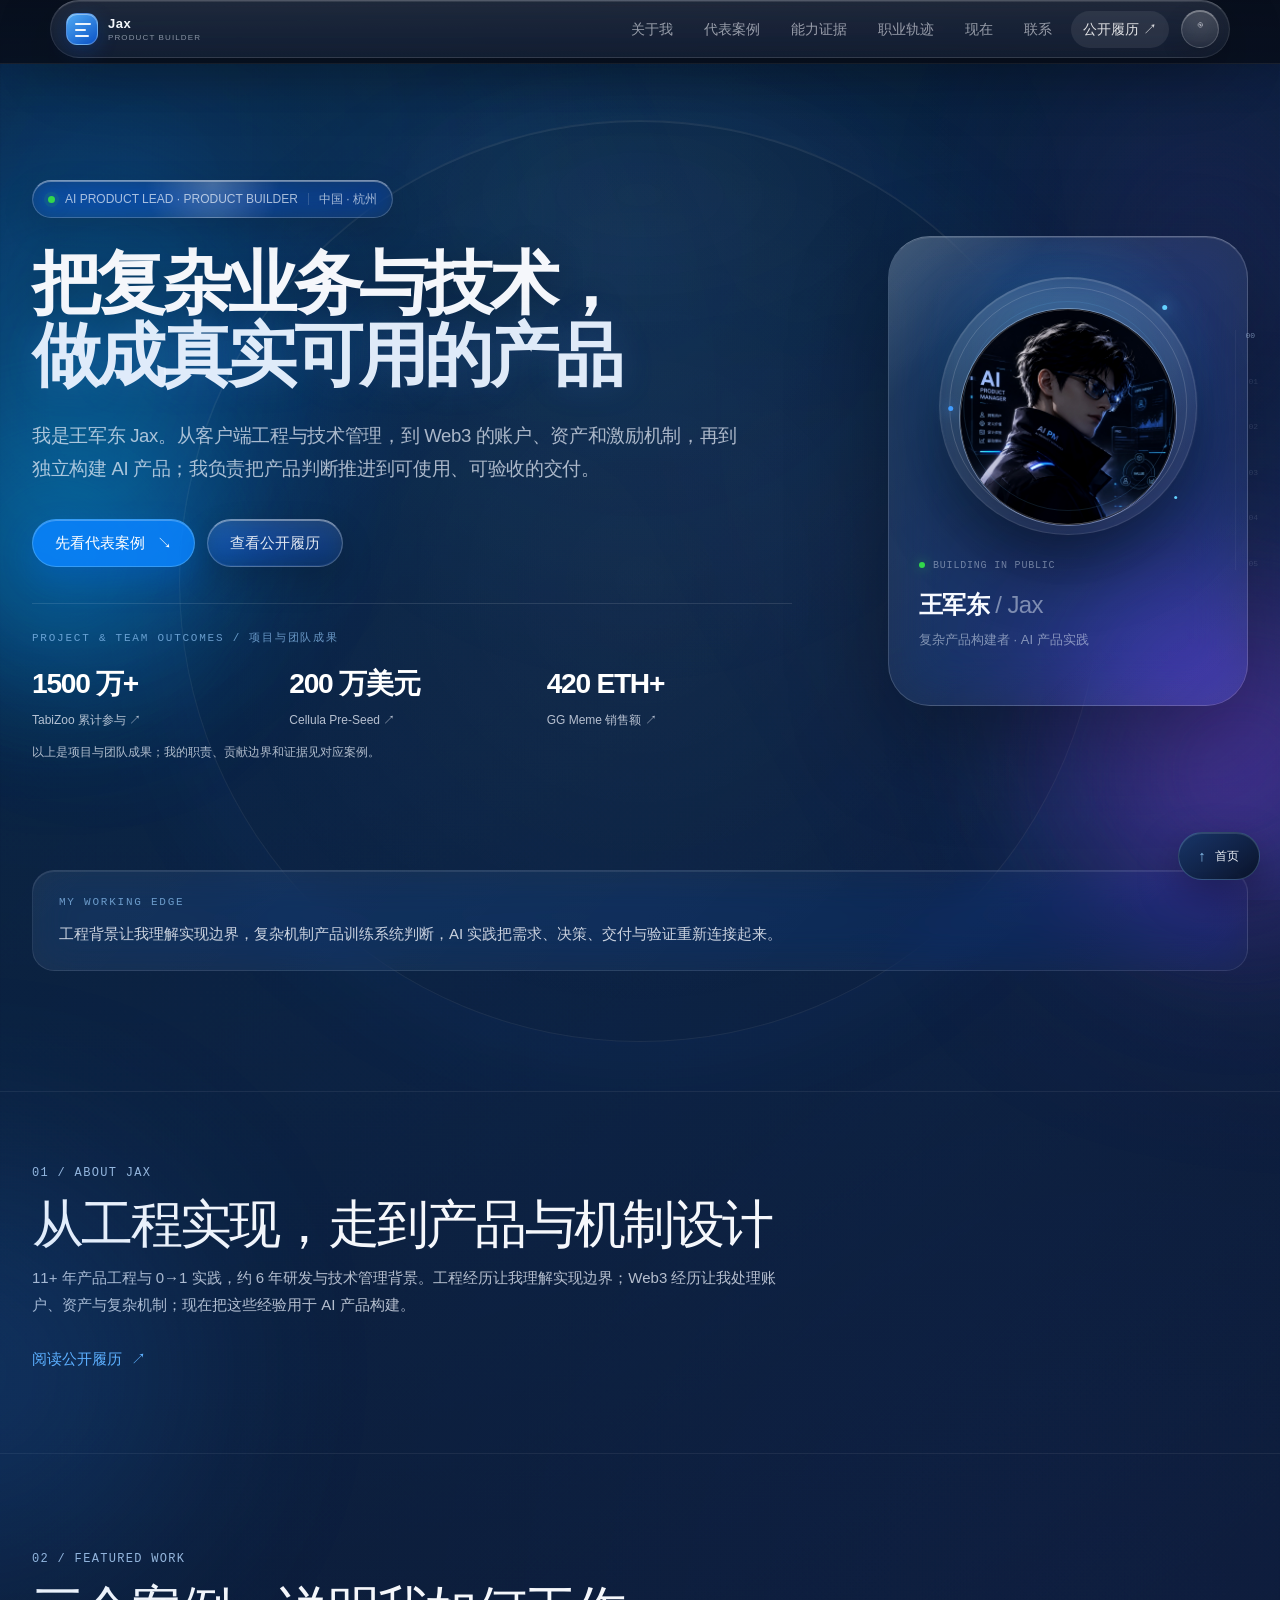
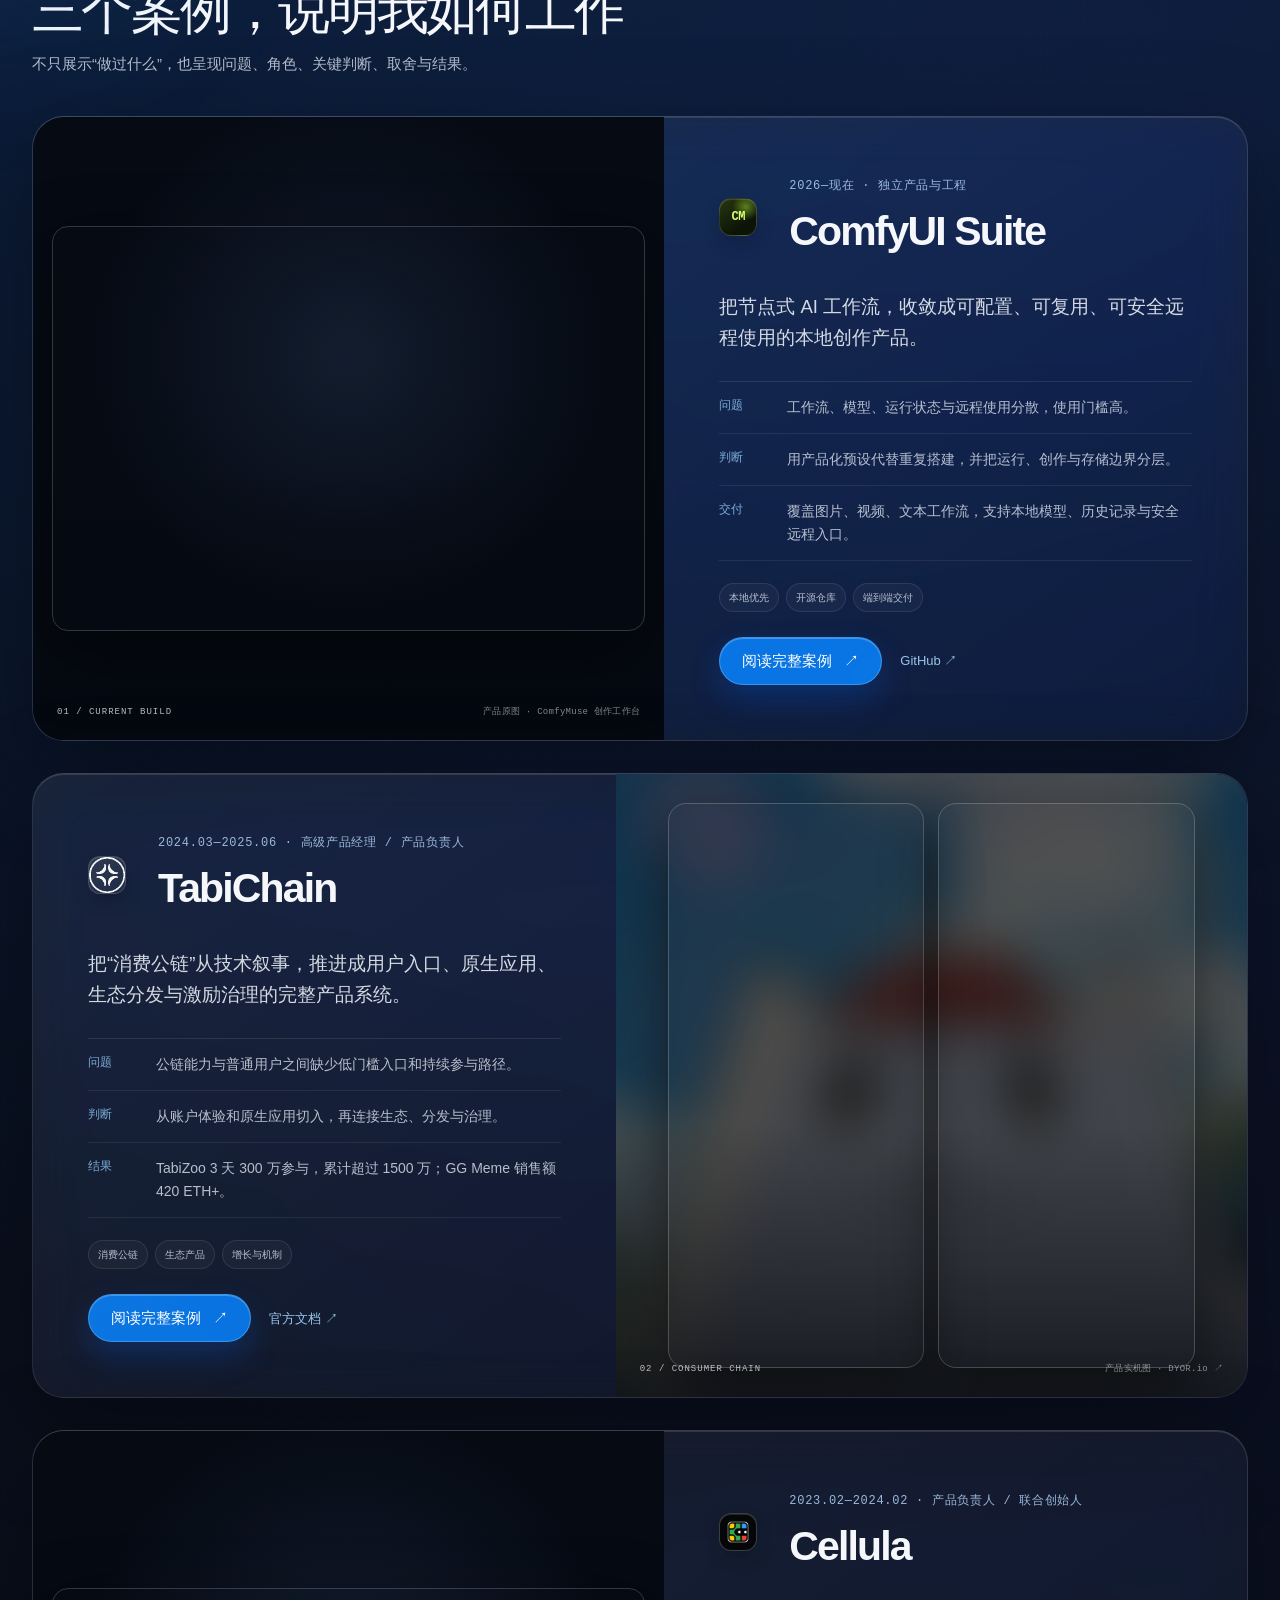
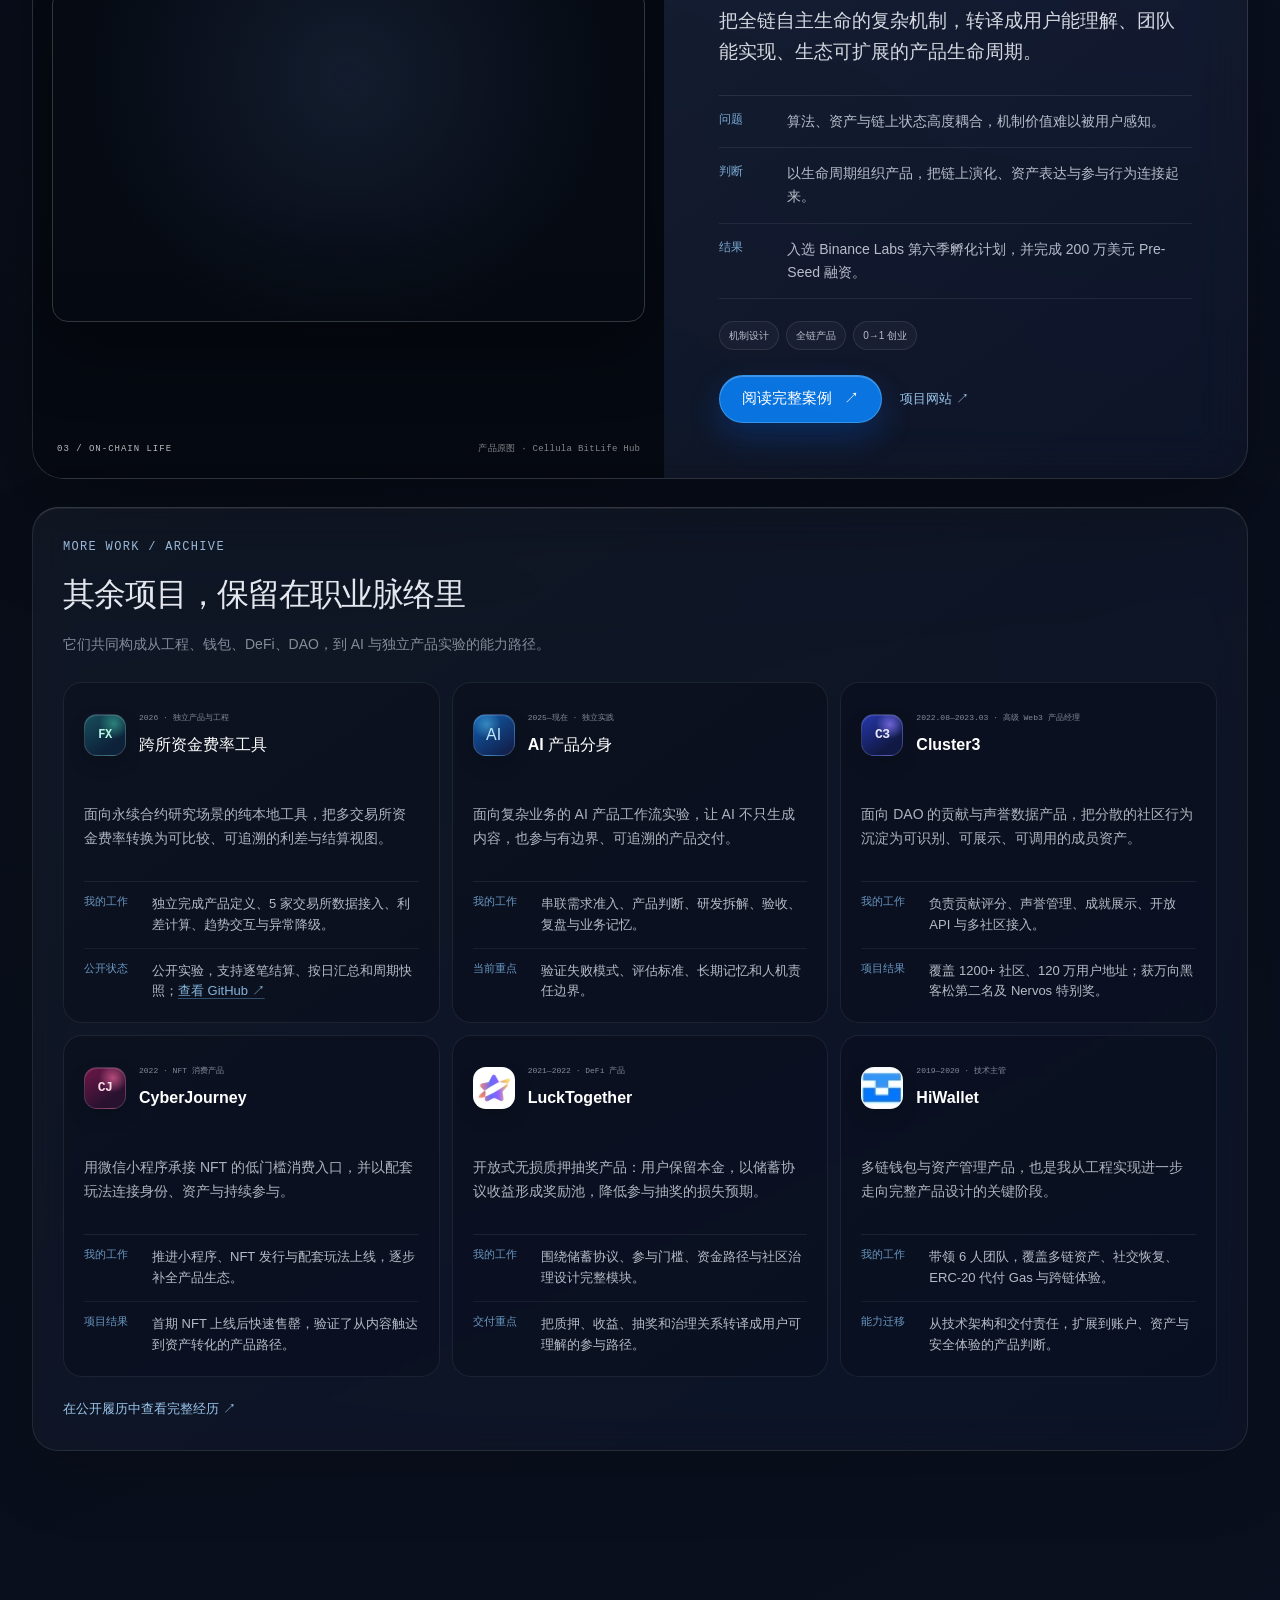
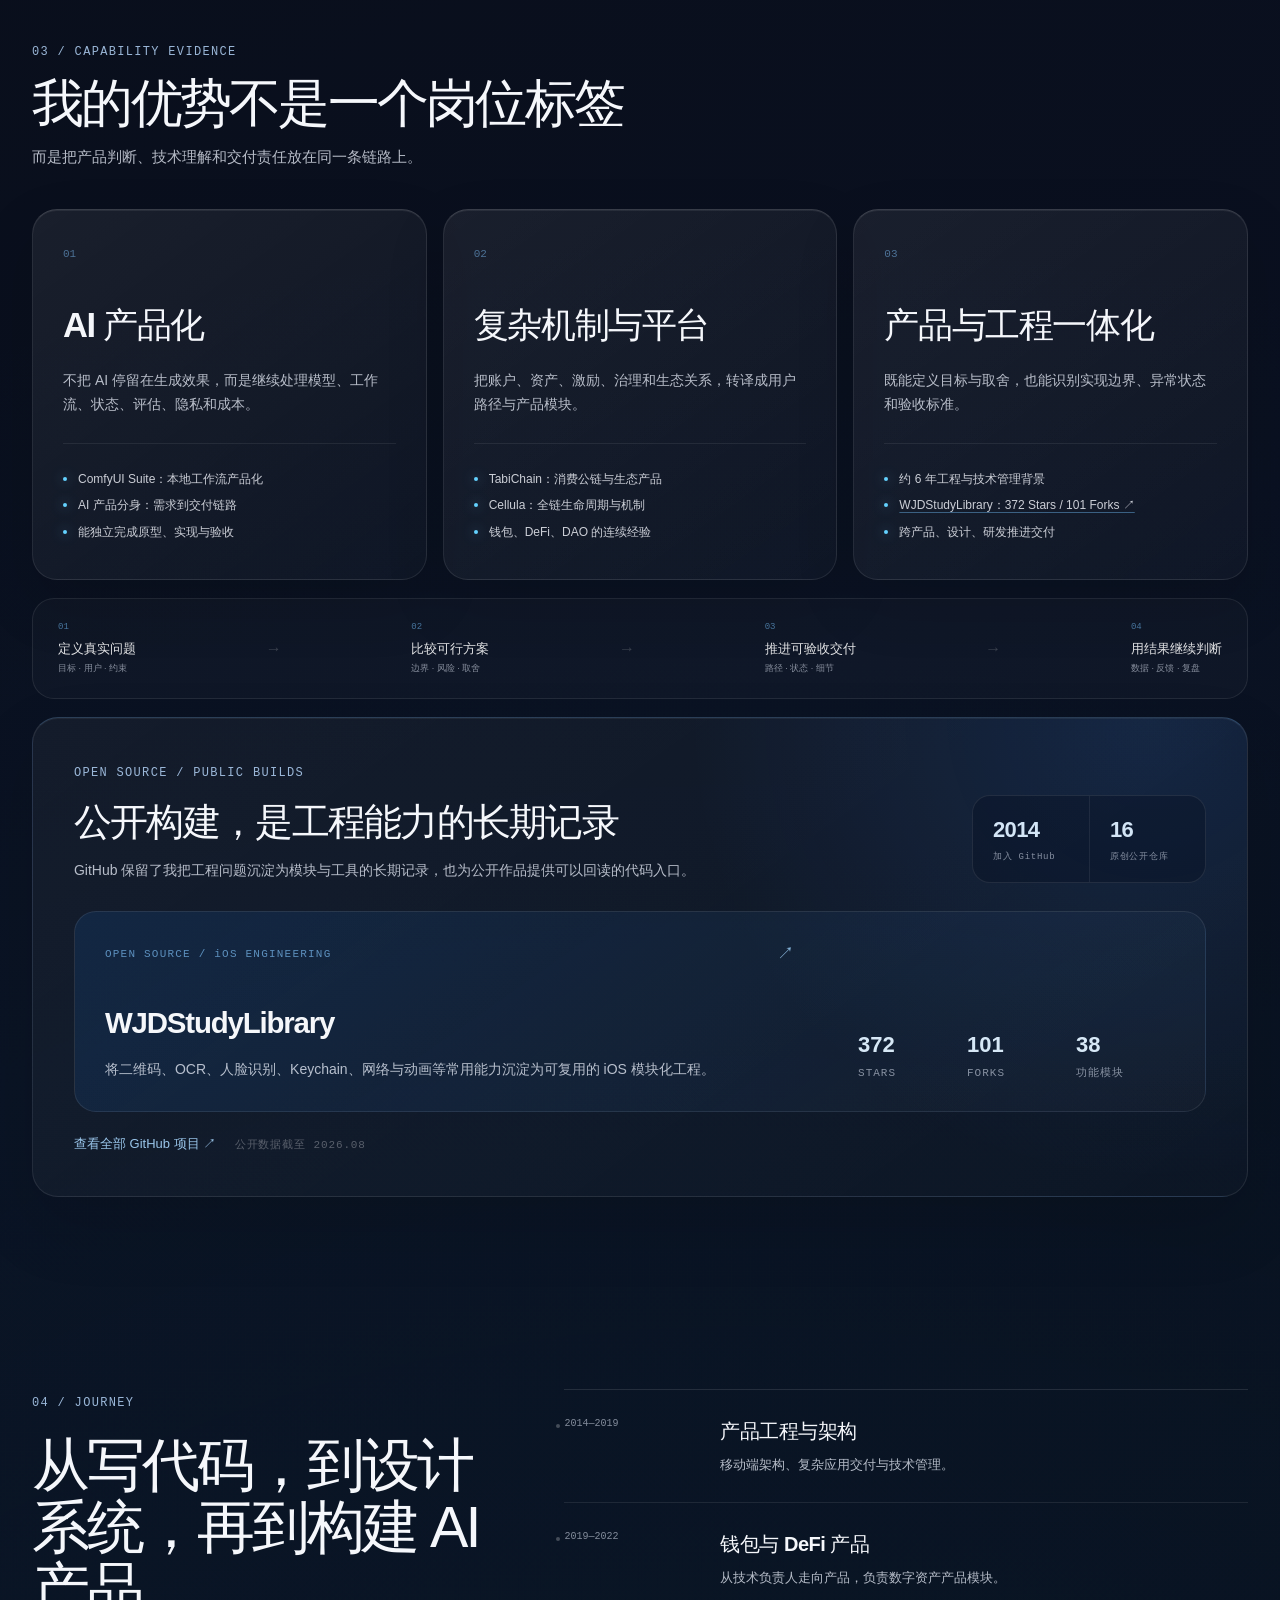
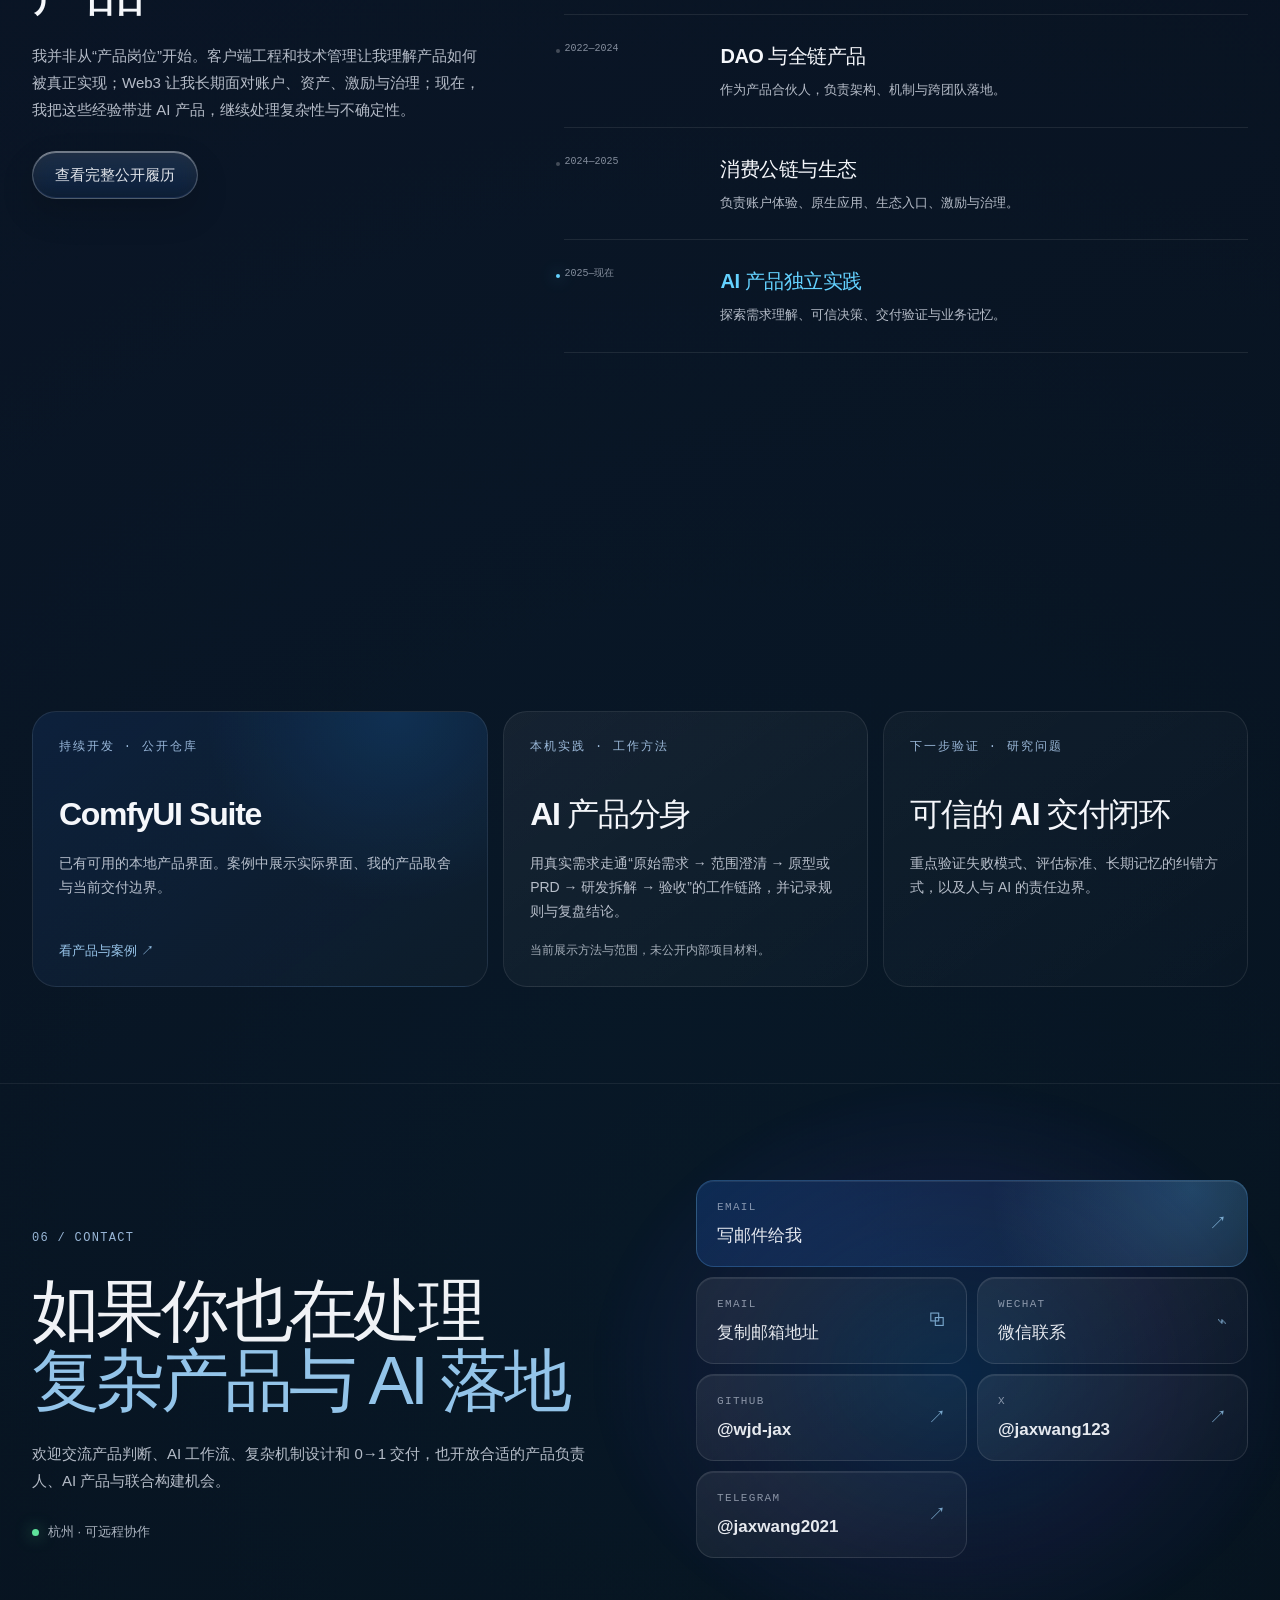
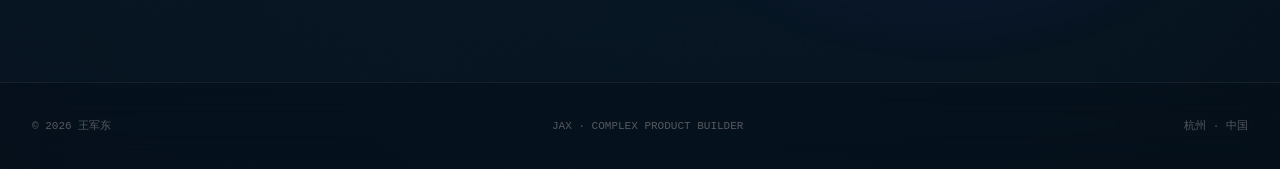
==== commit 68417425: "优化个人主页叙事与联系入口" ====
--- a/index.html
+++ b/index.html
@@ -3,7 +3,7 @@
 <head>
   <meta charset="utf-8">
   <meta name="viewport" content="width=device-width, initial-scale=1">
-  <meta name="description" content="王军东（Jax）的个人主页。11+ 年横跨产品工程、Web3 与 AI，专注把复杂业务与技术构建成真实可用的产品。">
+  <meta name="description" content="王军东（Jax）的个人主页。从工程交付、Web3 复杂机制到 AI 产品独立构建，展示产品判断、代表案例与公开履历。">
   <meta name="author" content="王军东 Jax">
   <meta name="robots" content="index,follow,max-image-preview:large">
   <meta name="color-scheme" content="dark">
@@ -12,19 +12,19 @@
   <meta property="og:type" content="profile">
   <meta property="og:locale" content="zh_CN">
   <meta property="og:title" content="王军东 Jax｜复杂产品构建者与 AI 产品实践">
-  <meta property="og:description" content="从工程、Web3 到 AI，把复杂业务与技术构建成真实可用的产品。">
+  <meta property="og:description" content="从工程交付、Web3 复杂机制到 AI 产品独立构建，查看王军东 Jax 的代表案例与公开履历。">
   <meta property="og:url" content="https://wjd-jax.github.io/">
   <meta property="og:image" content="https://wjd-jax.github.io/assets/avatar.jpg">
   <meta property="og:image:alt" content="王军东 Jax 的个人头像">
   <meta name="twitter:card" content="summary">
   <meta name="twitter:title" content="王军东 Jax｜复杂产品构建者与 AI 产品实践">
-  <meta name="twitter:description" content="从工程、Web3 到 AI，把复杂业务与技术构建成真实可用的产品。">
+  <meta name="twitter:description" content="从工程交付、Web3 复杂机制到 AI 产品独立构建，查看王军东 Jax 的代表案例与公开履历。">
   <meta name="twitter:image" content="https://wjd-jax.github.io/assets/avatar.jpg">
   <link rel="icon" href="data:image/svg+xml,%3Csvg xmlns='http://www.w3.org/2000/svg' viewBox='0 0 64 64'%3E%3Crect width='64' height='64' rx='14' fill='%235e6ad2'/%3E%3Cpath d='M18 22h28M18 32h18M18 42h23' stroke='white' stroke-width='4' stroke-linecap='round'/%3E%3C/svg%3E">
   <title>王军东 Jax｜复杂产品构建者与 AI 产品实践</title>
   <link rel="stylesheet" href="styles.css?v=20260818-1">
   <link rel="stylesheet" href="liquid-glass.css?v=20260818-1">
-  <link rel="stylesheet" href="brand-home.css?v=20260818-9">
+  <link rel="stylesheet" href="brand-home.css?v=20260923-1">
   <script>
     document.documentElement.classList.replace("no-js", "js");
     try { if (sessionStorage.getItem("jax-experience-ready") === "1") document.documentElement.classList.add("experience-ready"); } catch (error) {}
@@ -103,14 +103,15 @@
           <div class="hero-copy">
             <div class="hero-eyebrow reveal"><span class="live-dot" aria-hidden="true"></span><span>AI PRODUCT LEAD · PRODUCT BUILDER</span><span class="eyebrow-divider"></span><span data-profile="location">中国 · 杭州</span></div>
             <h1 class="reveal">把复杂业务与技术，<br><span>做成真实可用的产品</span></h1>
-            <p class="hero-lead reveal">我是王军东 Jax。11+ 年横跨产品工程、Web3 与 AI，既做产品判断，也进入交付现场，把模糊问题推进到可以验证的结果。</p>
+            <p class="hero-lead reveal">我是王军东 Jax。从客户端工程与技术管理，到 Web3 的账户、资产和激励机制，再到独立构建 AI 产品；我负责把产品判断推进到可使用、可验收的交付。</p>
             <div class="hero-actions reveal">
               <a class="button button-primary" href="#work">先看代表案例 <span aria-hidden="true">↘</span></a>
               <a class="button button-secondary" href="resume.html">查看公开履历</a>
             </div>
-            <div class="brand-proof reveal" aria-label="代表成果">
-              <span>RESULTS / PUBLIC RECORDS</span>
-              <div><article><b>1500 万+</b><small>TabiZoo 累计参与</small></article><article><b>200 万美元</b><small>Cellula Pre-Seed</small></article><article><b>420 ETH+</b><small>GG Meme 销售额</small></article></div>
+            <div class="brand-proof reveal" aria-label="项目与团队成果">
+              <span>PROJECT &amp; TEAM OUTCOMES / 项目与团队成果</span>
+              <div><article><a href="case-tabichain.html#outcome"><b>1500 万+</b><small>TabiZoo 累计参与 ↗</small></a></article><article><a href="case-cellula.html#outcome"><b>200 万美元</b><small>Cellula Pre-Seed ↗</small></a></article><article><a href="case-tabichain.html#outcome"><b>420 ETH+</b><small>GG Meme 销售额 ↗</small></a></article></div>
+              <p class="brand-proof-note">以上是项目与团队成果；我的职责、贡献边界和证据见对应案例。</p>
             </div>
           </div>
           <figure class="hero-avatar reveal">
@@ -132,15 +133,9 @@
           <span class="section-label">01 / ABOUT JAX</span>
           <div>
             <h2>从工程实现，走到产品与机制设计</h2>
-            <p>我从客户端工程和技术管理起步，后来进入钱包、DeFi、DAO、全链游戏与消费公链。不同阶段都在处理同一类问题：理解复杂技术，并把它变成用户可以使用、团队可以交付、结果可以验证的产品。</p>
+            <p>11+ 年产品工程与 0→1 实践，约 6 年研发与技术管理背景。工程经历让我理解实现边界；Web3 经历让我处理账户、资产与复杂机制；现在把这些经验用于 AI 产品构建。</p>
             <a class="about-resume-link" href="resume.html">阅读公开履历 <span aria-hidden="true">↗</span></a>
           </div>
-        </div>
-        <div class="identity-evidence reveal" aria-label="职业能力证据">
-          <article><span>11+</span><div><b>年产品工程与 0→1 实践</b><p>横跨客户端工程、技术管理、产品管理与创业协作。</p></div></article>
-          <article><span>6</span><div><b>年研发背景</b><p>从 0 到 1 完成移动应用架构、功能开发、重构与优化。</p></div></article>
-          <article><span>2019</span><div><b>进入 Web3 产品领域</b><p>覆盖钱包、公链、DeFi、GameFi、DAO 与多链账户体系。</p></div></article>
-          <article class="evidence-current"><span>NOW</span><div><b>AI 产品独立实践</b><p>连接需求理解、产品决策、交付验证与业务记忆。</p></div></article>
         </div>
       </div>
     </section>
@@ -289,11 +284,11 @@
 
     <section class="section brand-now-section" id="now">
       <div class="content-shell">
-        <div class="brand-section-intro reveal"><span class="section-label">05 / BUILDING NOW</span><div><h2>现在，继续把判断做成产品</h2><p>当前实践不是职业空档的装饰，而是持续验证新产品方法的现场。</p></div></div>
+        <div class="brand-section-intro reveal"><span class="section-label">05 / BUILDING NOW</span><div><h2>现在做什么、验证什么</h2><p>区分已经交付的产品、正在使用的工作方法与下一步研究问题。</p></div></div>
         <div class="now-builder-grid">
-          <article class="now-builder-card now-builder-primary reveal"><span>CURRENT PRODUCT</span><h3>ComfyUI Suite</h3><p>围绕本地 AI 创作，持续完善工作流预设、模型管理、运行状态、历史记录和安全远程使用。</p><a class="text-link" href="case-comfyui-suite.html">查看案例 ↗</a></article>
-          <article class="now-builder-card reveal"><span>PRODUCT PRACTICE</span><h3>AI 产品分身</h3><p>研究如何让 AI 进入需求准入、产品判断、研发拆解、验收与复盘，而不是只承担内容生成。</p></article>
-          <article class="now-builder-card reveal"><span>NEXT VALIDATION</span><h3>可信的 AI 交付闭环</h3><p>下一步重点是失败模式、评估标准、长期记忆和人机责任边界。</p></article>
+          <article class="now-builder-card now-builder-primary reveal"><span>持续开发 · 公开仓库</span><h3>ComfyUI Suite</h3><p>已有可用的本地产品界面。案例中展示实际界面、我的产品取舍与当前交付边界。</p><a class="text-link" href="case-comfyui-suite.html">看产品与案例 ↗</a></article>
+          <article class="now-builder-card reveal"><span>本机实践 · 工作方法</span><h3>AI 产品分身</h3><p>用真实需求走通“原始需求 → 范围澄清 → 原型或 PRD → 研发拆解 → 验收”的工作链路，并记录规则与复盘结论。</p><small class="now-evidence-note">当前展示方法与范围，未公开内部项目材料。</small></article>
+          <article class="now-builder-card now-builder-research reveal"><span>下一步验证 · 研究问题</span><h3>可信的 AI 交付闭环</h3><p>重点验证失败模式、评估标准、长期记忆的纠错方式，以及人与 AI 的责任边界。</p></article>
         </div>
       </div>
     </section>
@@ -302,7 +297,8 @@
       <div class="content-shell contact-layout reveal">
         <div class="contact-copy"><span class="section-label">06 / CONTACT</span><h2>如果你也在处理 <span>复杂产品与 AI 落地</span></h2><p>欢迎交流产品判断、AI 工作流、复杂机制设计和 0→1 交付，也开放合适的产品负责人、AI 产品与联合构建机会。</p><div class="contact-status"><i></i><span>杭州 · 可远程协作</span></div></div>
         <div class="contact-actions">
-          <button class="contact-primary" type="button" data-email-copy data-email="wangjd.vip@gmail.com"><span><small>EMAIL</small><b data-email-copy-label>复制邮箱</b></span><i aria-hidden="true">↗</i></button>
+          <a class="contact-primary" href="mailto:wangjd.vip@gmail.com"><span><small>EMAIL</small><b>写邮件给我</b></span><i aria-hidden="true">↗</i></a>
+          <button class="contact-secondary" type="button" data-email-copy data-email="wangjd.vip@gmail.com"><span><small>EMAIL</small><b data-email-copy-label>复制邮箱地址</b></span><i aria-hidden="true">⧉</i></button>
           <button class="contact-secondary" type="button" data-wechat-open><span><small>WECHAT</small><b>微信联系</b></span><i aria-hidden="true">⌁</i></button>
           <a class="contact-secondary" data-profile-link="github" href="https://github.com/wjd-jax" target="_blank" rel="noreferrer"><span><small>GITHUB</small><b>@wjd-jax</b></span><i aria-hidden="true">↗</i></a>
           <a class="contact-secondary" data-profile-link="x" href="https://x.com/jaxwang123" target="_blank" rel="me noreferrer"><span><small>X</small><b>@jaxwang123</b></span><i aria-hidden="true">↗</i></a>
--- a/brand-home.css
+++ b/brand-home.css
@@ -145,7 +145,7 @@
   flex: 0 0 auto;
   margin: 22px 0 18px;
   color: rgba(235, 242, 251, .72);
-  font-size: 13px;
+  font-size: 14px;
   line-height: 1.72;
 }
 
@@ -173,14 +173,14 @@
 .brand-home-page .archive-facts dt {
   color: rgba(143, 202, 255, .72);
   font-family: var(--mono);
-  font-size: 9px;
+  font-size: 11px;
   line-height: 1.65;
 }
 
 .brand-home-page .archive-facts dd {
   margin: 0;
   color: var(--ink-subtle);
-  font-size: 11px;
+  font-size: 13px;
   line-height: 1.68;
 }
 
@@ -223,6 +223,34 @@
   max-width: 920px;
 }
 
+.brand-home-page .brand-proof a {
+  display: grid;
+  gap: 5px;
+  color: inherit;
+  text-decoration: none;
+}
+
+.brand-home-page .brand-proof a:hover small {
+  color: #fff;
+}
+
+.brand-home-page .brand-proof a:focus-visible {
+  outline: 2px solid rgba(133, 205, 255, .92);
+  outline-offset: 5px;
+  border-radius: 4px;
+}
+
+.brand-home-page .brand-proof small {
+  font-size: 12px;
+}
+
+.brand-home-page .brand-proof-note {
+  margin: 14px 0 0;
+  color: rgba(235, 241, 251, .74);
+  font-size: 12px;
+  line-height: 1.6;
+}
+
 .brand-home-page .section {
   padding: 96px 0;
 }
@@ -256,8 +284,13 @@
 }
 
 .brand-home-page .brand-about-section {
+  padding-block: 72px;
   border-top-color: rgba(255, 255, 255, .065);
   border-bottom-color: rgba(255, 255, 255, .065);
+}
+
+.brand-home-page .brand-about-section .brand-section-intro {
+  margin-bottom: 0;
 }
 
 .brand-home-page .brand-about-section .about-resume-link {
@@ -266,25 +299,6 @@
   margin-top: 18px;
 }
 
-.brand-home-page .brand-about-section .identity-evidence {
-  grid-template-columns: repeat(4, minmax(0, 1fr));
-}
-
-.brand-home-page .brand-about-section .identity-evidence article,
-.brand-home-page .brand-about-section .identity-evidence .evidence-current {
-  min-height: 156px;
-  padding: 24px;
-}
-
-.brand-home-page .brand-about-section .identity-evidence article > span {
-  font-size: 25px;
-}
-
-.brand-home-page .brand-about-section .identity-evidence .evidence-current > span {
-  font-size: 11px;
-  letter-spacing: .1em;
-}
-
 .brand-home-page .project-archive-head {
   grid-template-columns: 1fr;
   gap: 14px;
@@ -331,6 +345,19 @@
 .brand-home-page .now-builder-card .text-link {
   margin-top: auto;
   padding-top: 18px;
+}
+
+.brand-home-page .now-evidence-note {
+  display: block;
+  margin-top: auto;
+  padding-top: 18px;
+  color: rgba(235, 241, 251, .68);
+  font-size: 12px;
+  line-height: 1.6;
+}
+
+.brand-home-page .now-builder-research {
+  background: linear-gradient(145deg, rgba(255, 255, 255, .035), rgba(255, 255, 255, .012));
 }
 
 .brand-home-page .brand-now-section,
@@ -843,7 +870,12 @@
   }
 
   .brand-home-page .brand-proof article {
+    grid-template-columns: 1fr;
+  }
+
+  .brand-home-page .brand-proof article a {
     grid-template-columns: 112px minmax(0, 1fr);
+    align-items: baseline;
   }
 
   .brand-home-page .featured-project-media {
@@ -889,15 +921,6 @@
   }
 
   .brand-home-page .capability-evidence {
-    min-height: 0;
-  }
-
-  .brand-home-page .brand-about-section .identity-evidence {
-    grid-template-columns: 1fr;
-  }
-
-  .brand-home-page .brand-about-section .identity-evidence article,
-  .brand-home-page .brand-about-section .identity-evidence .evidence-current {
     min-height: 0;
   }
 
@@ -996,6 +1019,36 @@
   }
 }
 
+.brand-home-page .section-label,
+.brand-home-page .project-heading > div > span,
+.brand-home-page .now-builder-card > span {
+  color: rgba(185, 219, 255, .82);
+  font-size: 12px;
+}
+
+.brand-home-page .brand-proof > span,
+.brand-home-page .brand-positioning > span,
+.brand-home-page .archive-card-head small,
+.brand-home-page .open-source-card-meta,
+.brand-home-page .open-source-metrics dd,
+.brand-home-page .open-source-date,
+.brand-home-page .contact-primary small,
+.brand-home-page .contact-secondary small {
+  font-size: 11px;
+}
+
+.brand-home-page .project-sequence span,
+.brand-home-page .now-builder-card p,
+.brand-home-page .archive-summary,
+.brand-home-page .open-source-card p {
+  font-size: 14px;
+}
+
+.brand-home-page .archive-facts dt,
+.brand-home-page .archive-facts dd {
+  line-height: 1.6;
+}
+
 @media print {
   .brand-home-page .home-return-fab,
   .brand-home-page .open-source-evidence {
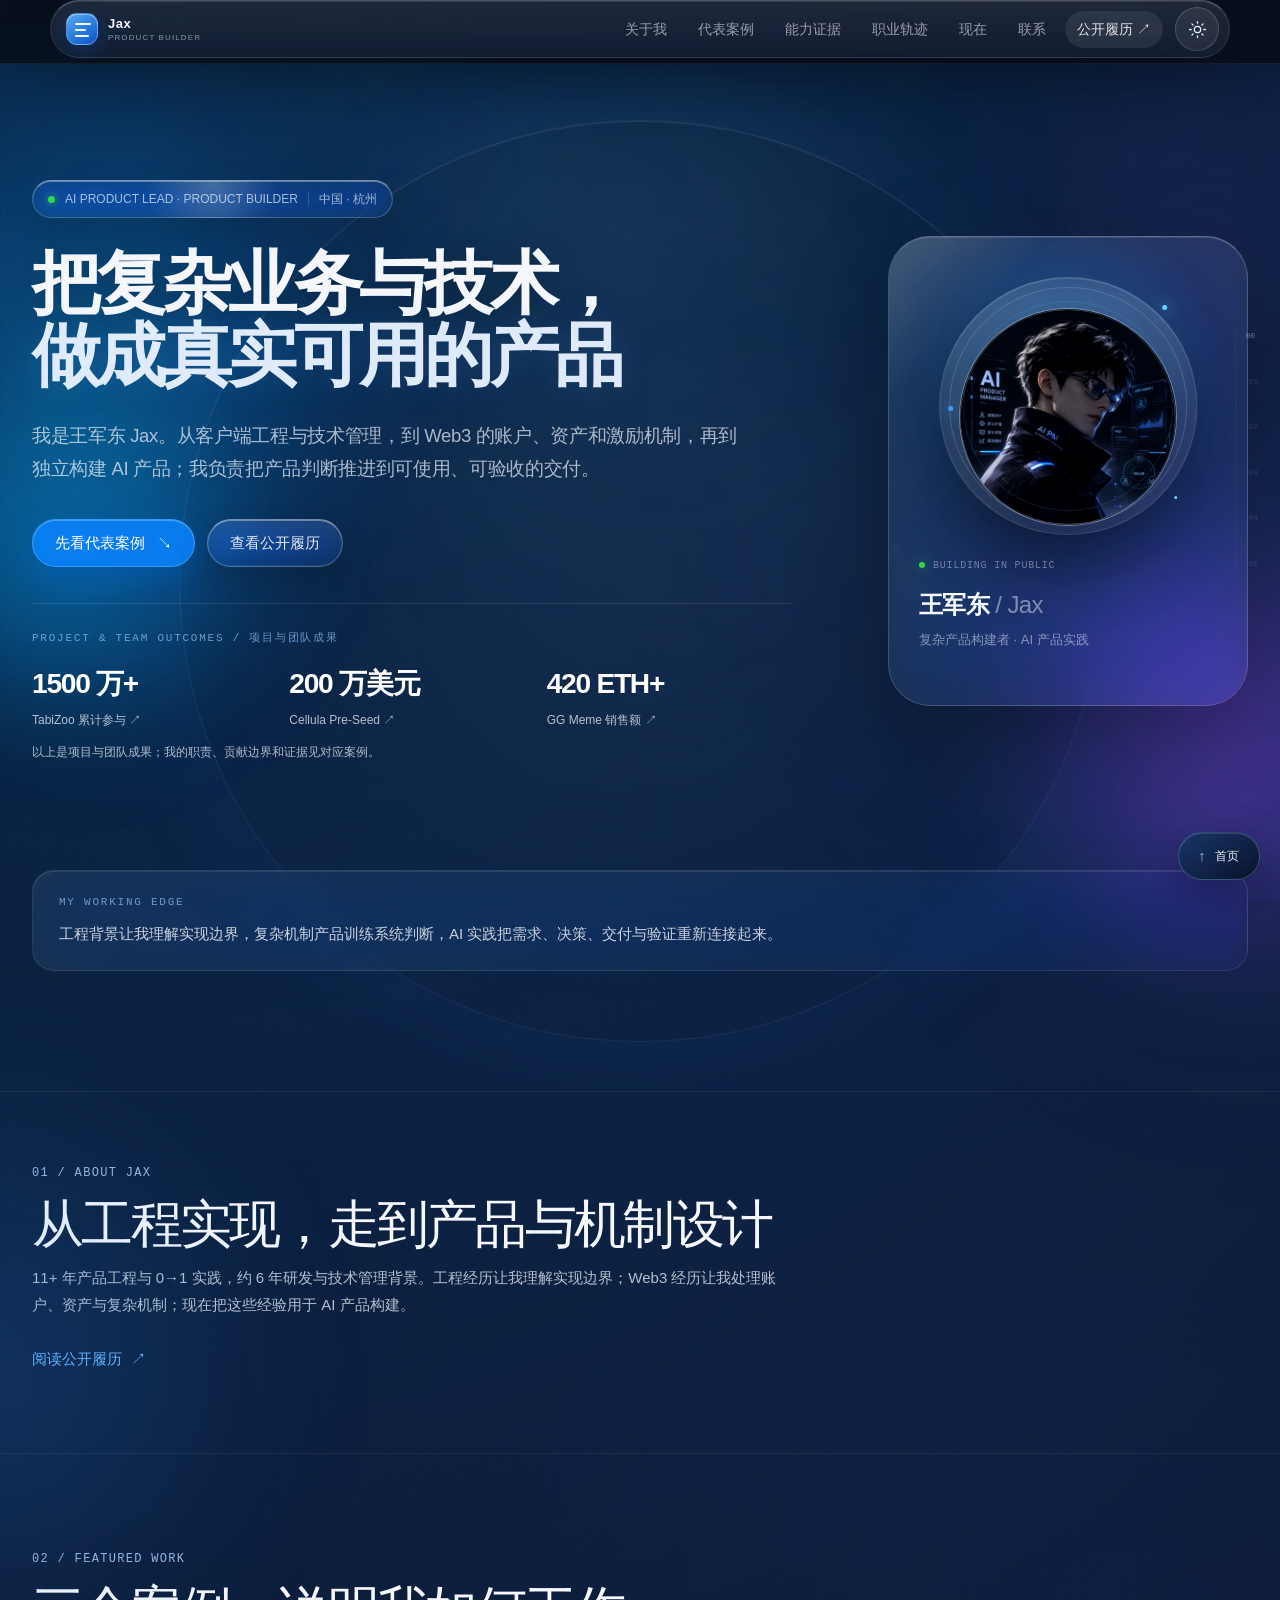
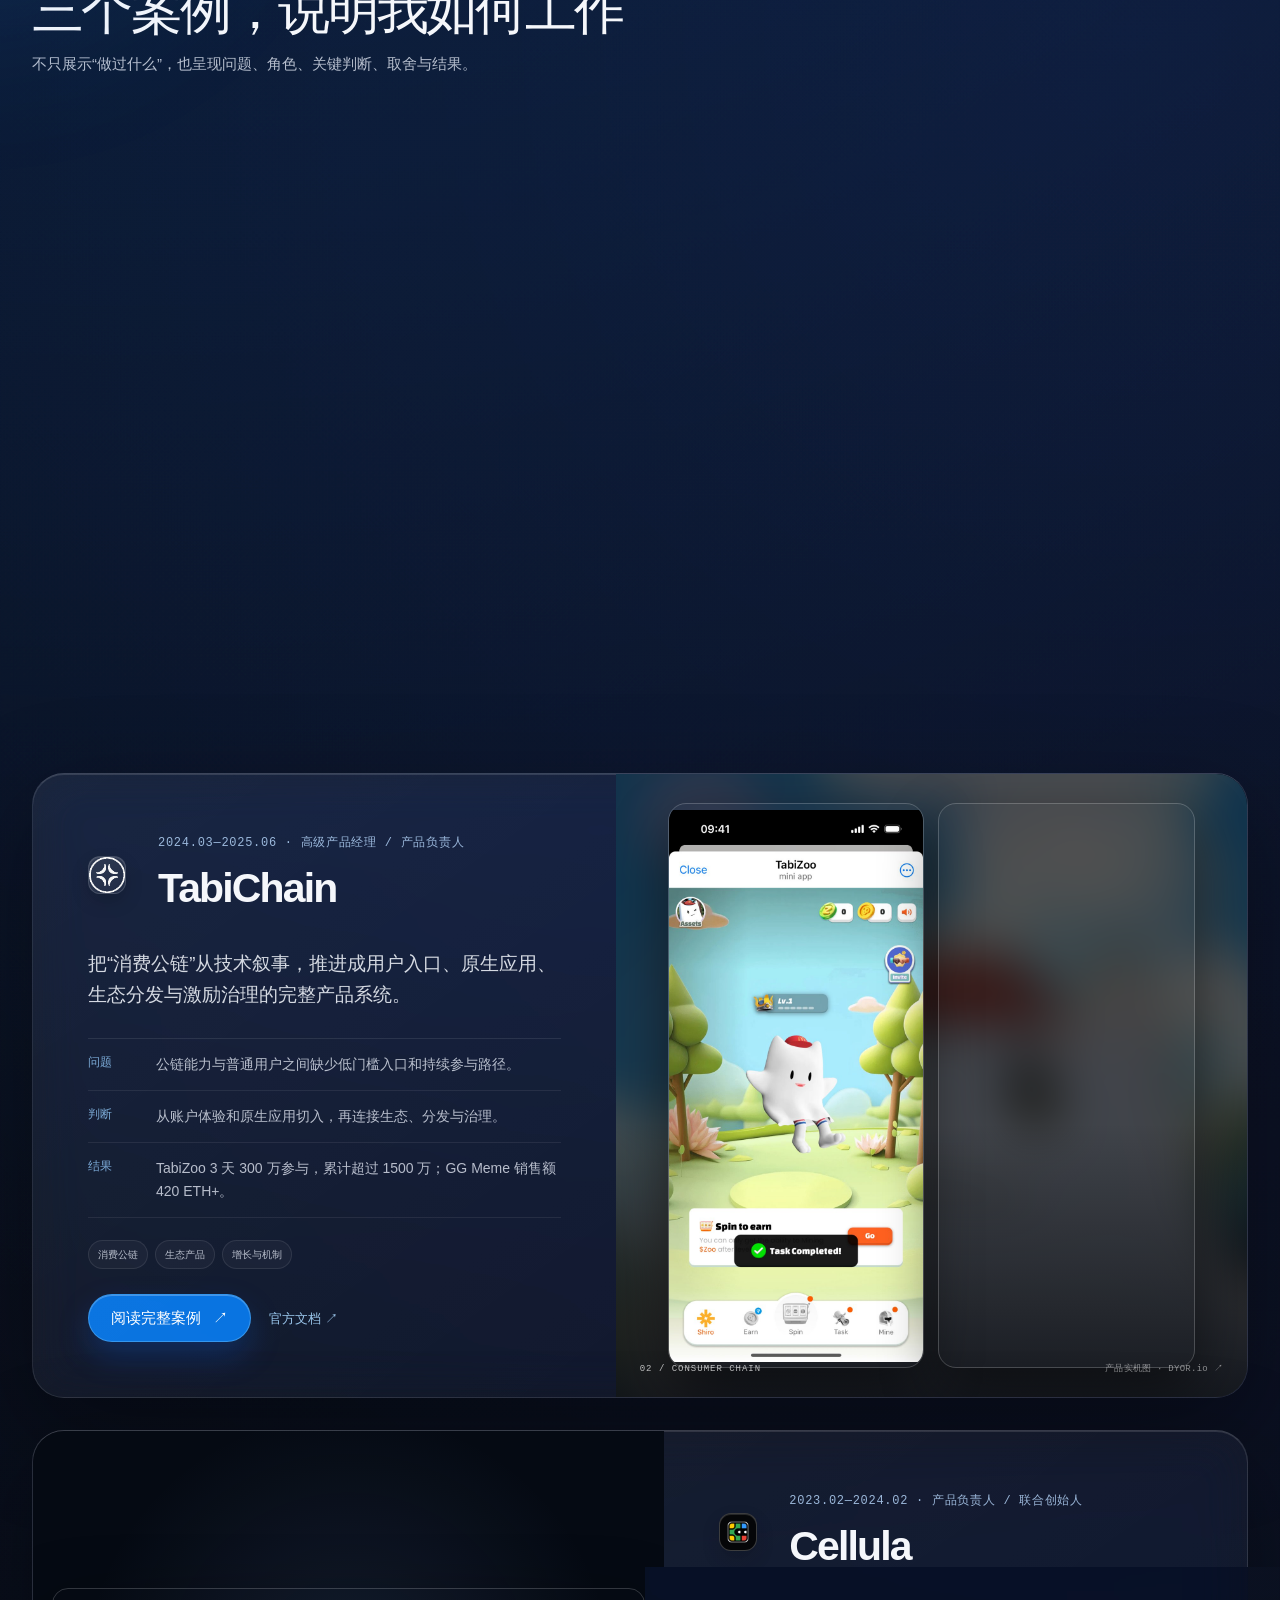
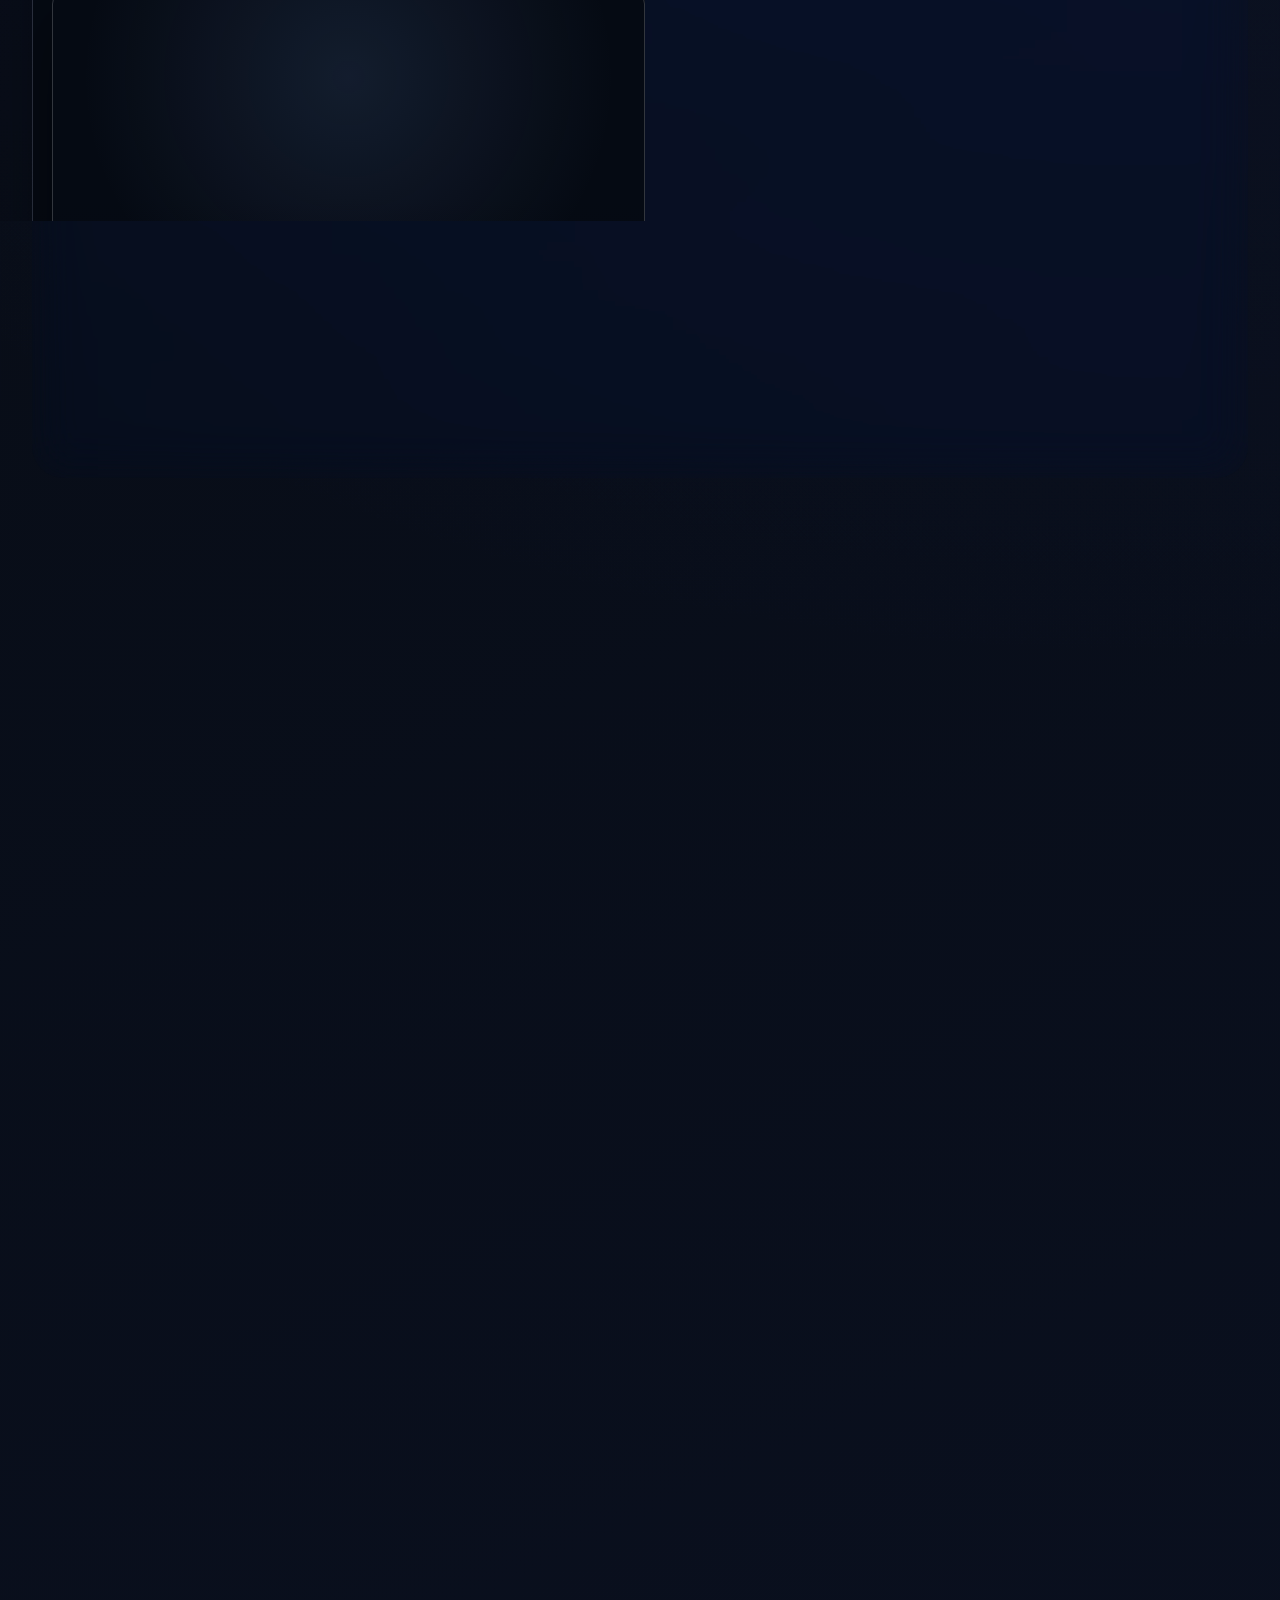
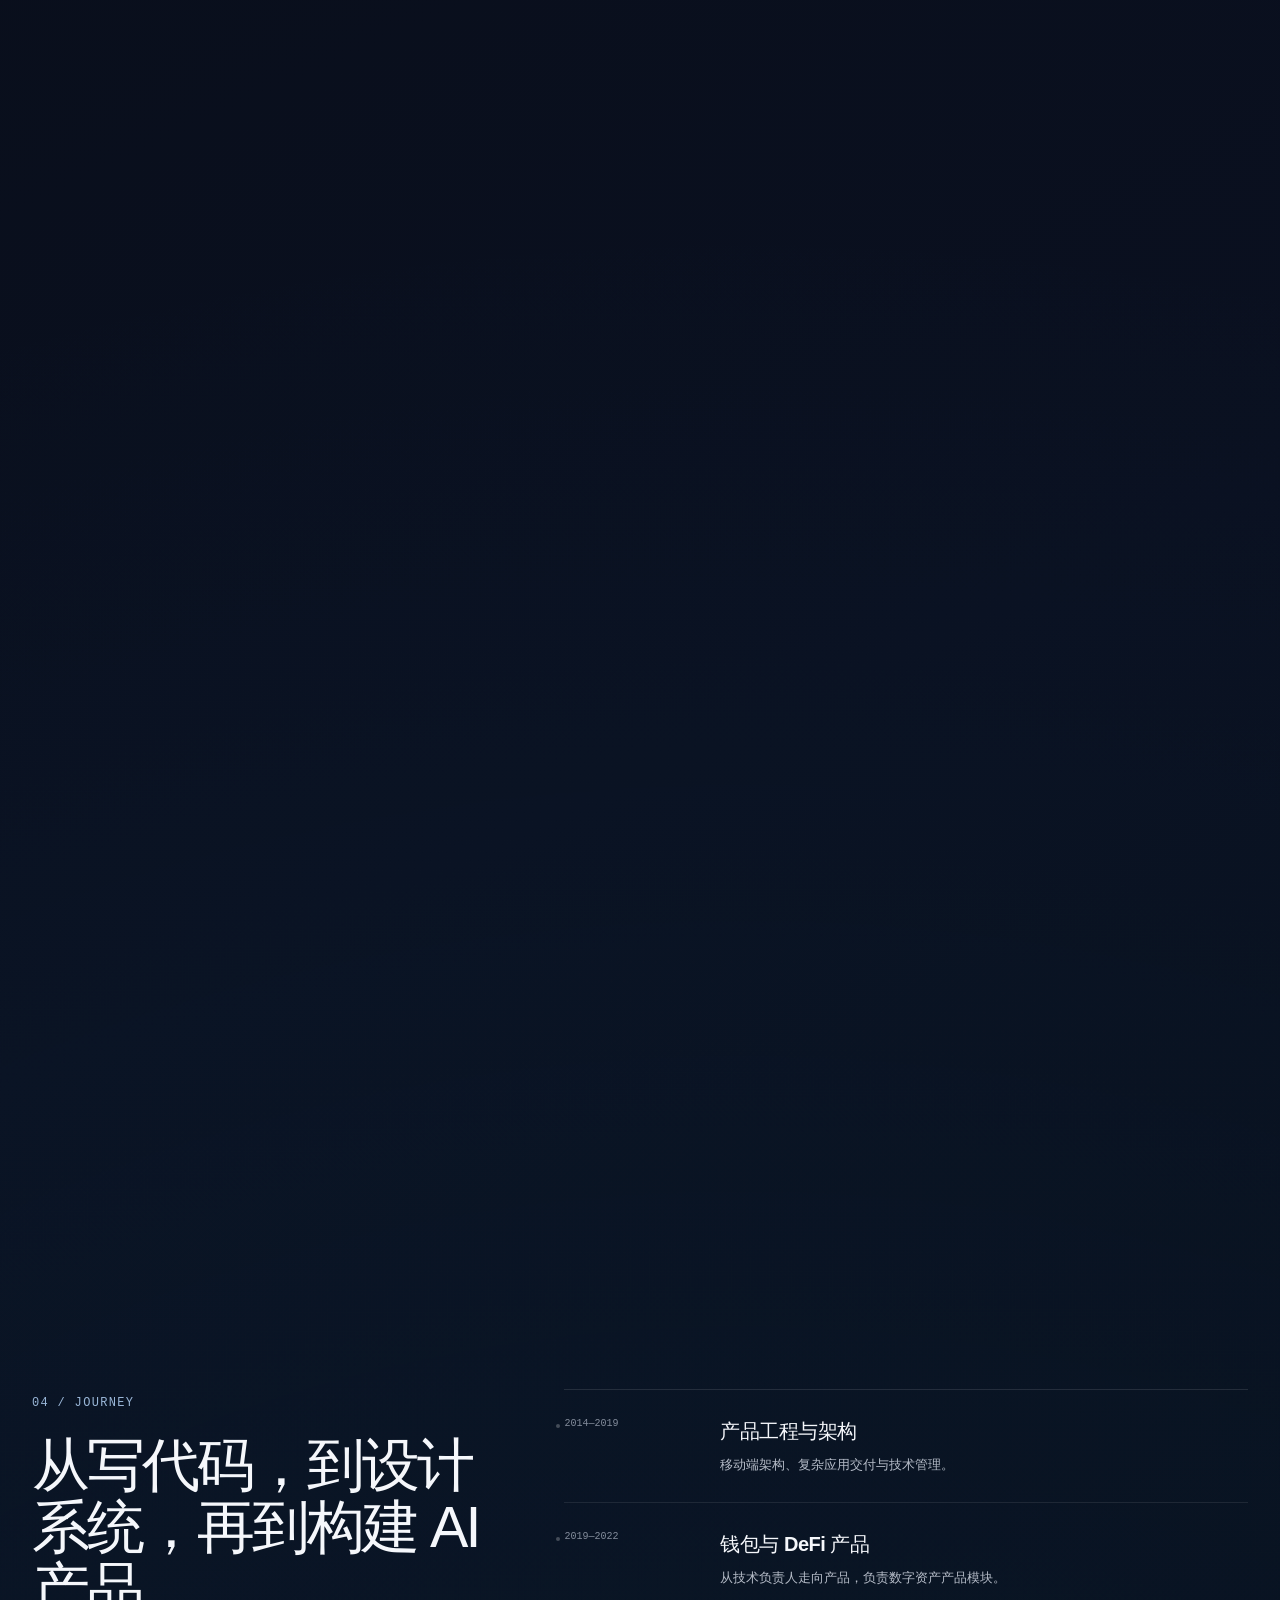
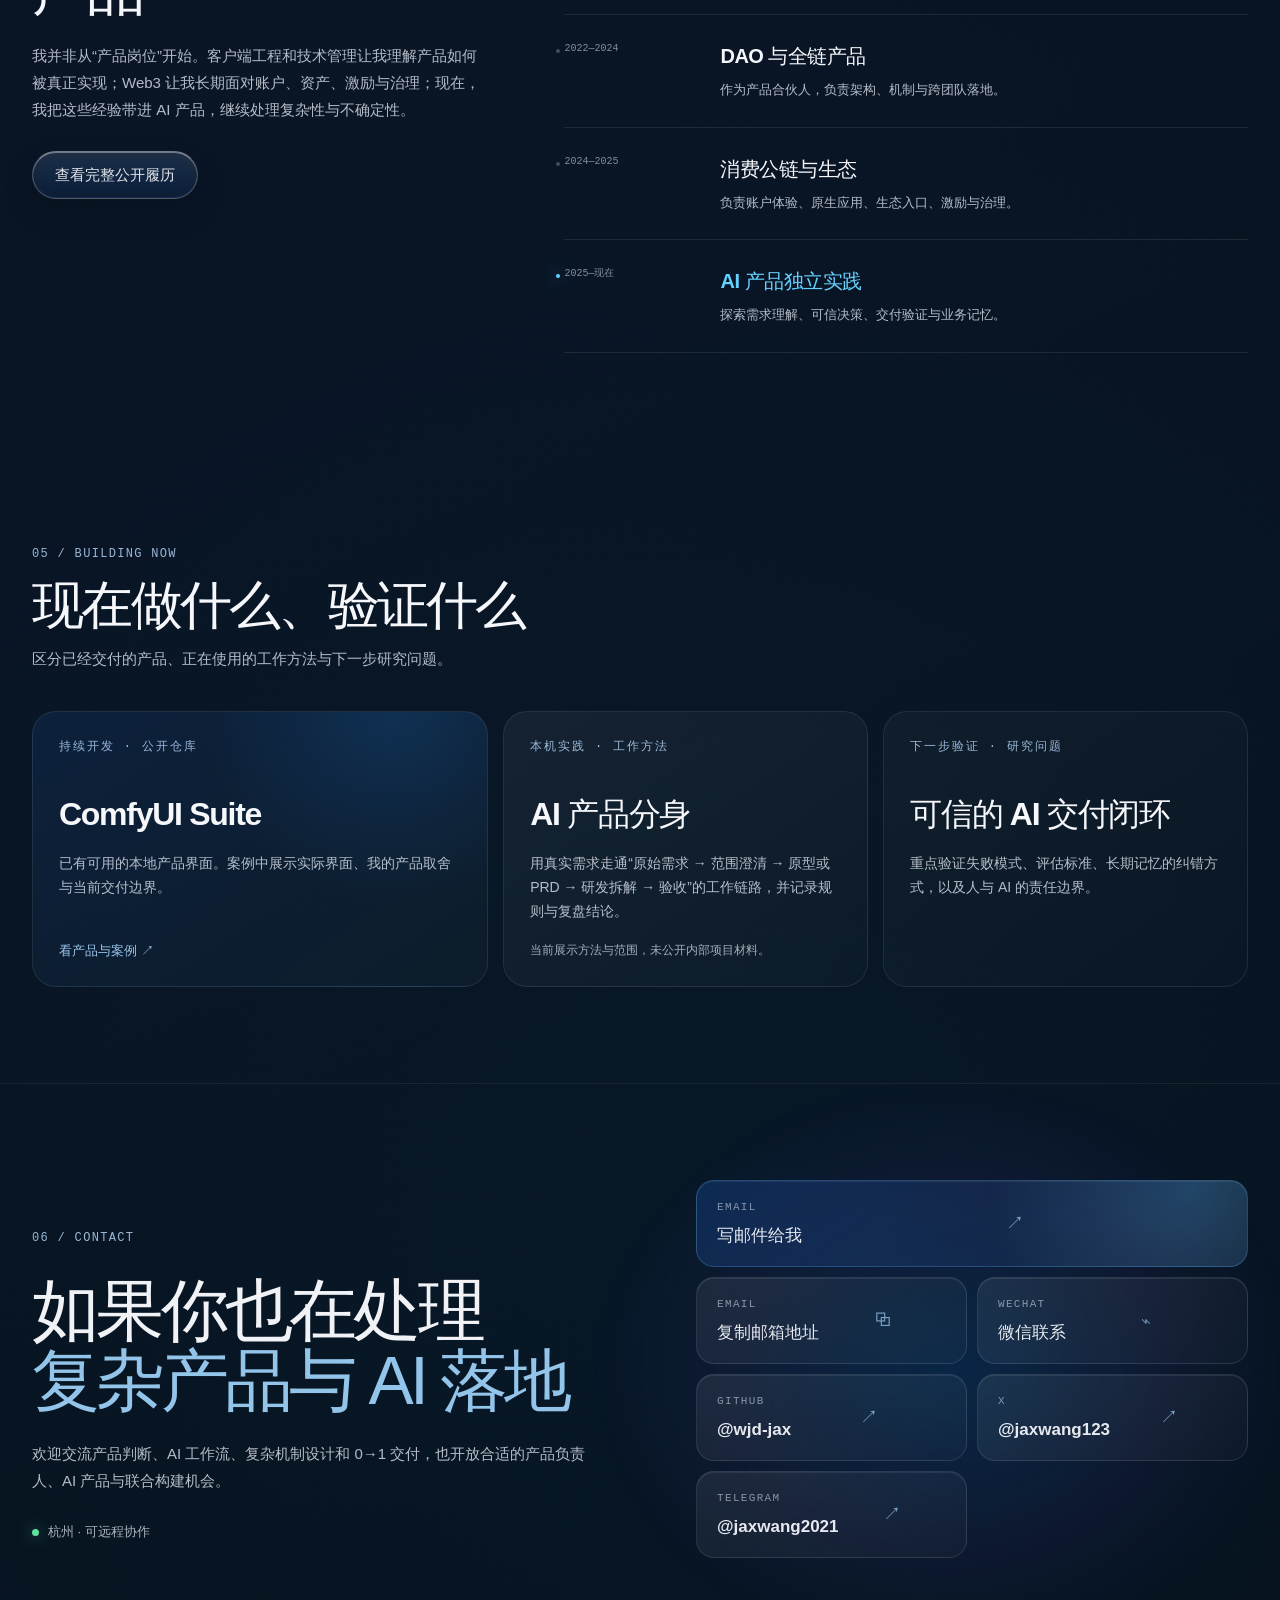
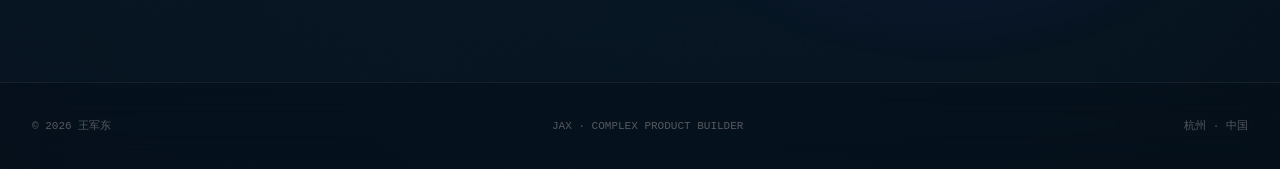
==== commit 32bcdc65: "增加亮色玻璃主题并优化 hover 交互" ====
--- a/index.html
+++ b/index.html
@@ -25,10 +25,11 @@
   <link rel="stylesheet" href="styles.css?v=20260818-1">
   <link rel="stylesheet" href="liquid-glass.css?v=20260818-1">
   <link rel="stylesheet" href="brand-home.css?v=20260923-1">
+  <link rel="stylesheet" href="theme.css?v=20261013-3">
+  <script src="theme.js?v=20261013-1"></script>
   <script>
     document.documentElement.classList.replace("no-js", "js");
     try { if (sessionStorage.getItem("jax-experience-ready") === "1") document.documentElement.classList.add("experience-ready"); } catch (error) {}
-    try { if (localStorage.getItem("jax-motion") === "off") document.documentElement.classList.add("motion-off", "experience-ready"); } catch (error) {}
   </script>
   <script type="application/ld+json">
     {
@@ -90,7 +91,7 @@
         <a class="nav-resume" href="resume.html">公开履历 ↗</a>
       </nav>
       <div class="header-actions">
-        <button class="motion-toggle" type="button" data-motion-toggle aria-pressed="false"><span aria-hidden="true">◉</span> 动效</button>
+        <button class="theme-toggle" type="button" data-theme-toggle aria-label="切换到亮色主题" aria-pressed="false" hidden><svg class="theme-sun" viewBox="0 0 24 24" aria-hidden="true"><circle cx="12" cy="12" r="4"/><path d="M12 2v2m0 16v2M2 12h2m16 0h2M4.93 4.93l1.42 1.42m11.3 11.3 1.42 1.42M4.93 19.07l1.42-1.42m11.3-11.3 1.42-1.42"/></svg><svg class="theme-moon" viewBox="0 0 24 24" aria-hidden="true"><path d="M20.9 13.1A9 9 0 0 1 10.9 3.1a9 9 0 1 0 10 10Z"/></svg></button>
         <button class="menu-button" type="button" aria-expanded="false" aria-controls="siteNav" aria-label="打开导航"><span></span><span></span></button>
       </div>
     </div>
@@ -317,6 +318,6 @@
   <a class="home-return-fab" href="#top" aria-label="回到首页顶部"><span aria-hidden="true">↑</span><b>首页</b></a>
   <noscript><style>.reveal{opacity:1!important;transform:none!important}</style></noscript>
   <script src="profile-config.js?v=20260818-1"></script>
-  <script src="script.js?v=20260818-1"></script>
+  <script src="script.js?v=20261013-3"></script>
 </body>
 </html>
--- a/theme.css
+++ b/theme.css
@@ -0,0 +1,375 @@
+/* Shared palette layer. The existing dark theme remains the default. */
+html { color-scheme: dark; }
+.theme-toggle {
+  width: 44px;
+  height: 44px;
+  flex: 0 0 44px;
+  display: inline-flex;
+  align-items: center;
+  justify-content: center;
+  padding: 0;
+  border: 1px solid rgba(255, 255, 255, .16);
+  border-radius: 50%;
+  color: #e5efff;
+  background: rgba(255, 255, 255, .07);
+  cursor: pointer;
+  transition: color .2s, background-color .2s, border-color .2s;
+}
+.theme-toggle[hidden] { display: none; }
+.theme-toggle:hover { background: rgba(255, 255, 255, .14); }
+.theme-toggle:focus-visible { outline: 2px solid var(--primary); outline-offset: 3px; }
+.theme-toggle svg { width: 19px; height: 19px; fill: none; stroke: currentColor; stroke-width: 1.6; stroke-linecap: round; stroke-linejoin: round; }
+.theme-toggle .theme-moon { display: none; }
+.case-header-actions { display: flex; align-items: center; }
+
+html[data-theme="light"] {
+  color-scheme: light;
+  --canvas: #f5f7fc;
+  --ink: #18243b;
+  --ink-muted: #37465e;
+  --ink-subtle: #52617a;
+  --ink-tertiary: #65738b;
+  --primary: #0064d9;
+  --primary-hover: #0052b5;
+  --primary-soft: rgba(0, 100, 217, .08);
+  --cyan: #0064d9;
+  --electric: #0064d9;
+  --success: #138653;
+  --surface-1: rgba(255, 255, 255, .72);
+  --surface-2: rgba(255, 255, 255, .82);
+  --surface-3: rgba(255, 255, 255, .9);
+  --surface-4: #fff;
+  --hairline: rgba(45, 72, 116, .12);
+  --hairline-strong: rgba(45, 72, 116, .22);
+  --glass: rgba(255, 255, 255, .32);
+  --glass-rich: rgba(255, 255, 255, .56);
+  --glass-edge: rgba(255, 255, 255, .95);
+  --glass-edge-soft: rgba(45, 72, 116, .13);
+  --glass-shadow: 0 20px 48px rgba(35, 66, 115, .1), 0 2px 6px rgba(35, 66, 115, .06), inset 0 2px 2px rgba(255, 255, 255, .88), inset 0 -2px 3px rgba(82, 142, 211, .14);
+  --light-surface: linear-gradient(145deg, rgba(255, 255, 255, .28), rgba(255, 255, 255, .07) 54%, rgba(166, 201, 245, .08));
+}
+html[data-theme="light"] body {
+  color: var(--ink);
+  background:
+    radial-gradient(ellipse 58% 28% at 10% 5%, rgba(136, 191, 255, .2), transparent 72%),
+    radial-gradient(ellipse 42% 28% at 95% 19%, rgba(186, 173, 246, .18), transparent 72%),
+    linear-gradient(160deg, #f5f8fd, #f4f6fc 55%, #f8faff);
+  background-attachment: fixed;
+}
+html[data-theme="light"] .home-page::after {
+  opacity: .7;
+  background:
+    linear-gradient(118deg, transparent 28%, rgba(128, 199, 245, .18) 33%, rgba(239, 251, 255, .72) 36%, transparent 41% 65%, rgba(183, 163, 239, .14) 72%, transparent 78%),
+    radial-gradient(ellipse 32% 34% at 84% 30%, rgba(174, 156, 242, .2), transparent 70%);
+  filter: blur(18px);
+}
+html[data-theme="light"] .ambient-field::before { display: none; }
+html[data-theme="light"] .ambient-field { opacity: .34; }
+html[data-theme="light"] .ambient-orb { opacity: .32; }
+html[data-theme="light"] .hero-content::before,
+html[data-theme="light"] .hero-content::after { opacity: .32; }
+html[data-theme="light"] .hero::before { border-color: var(--hairline); box-shadow: none; opacity: .35; }
+html[data-theme="light"] .hero::after { opacity: .12; }
+html[data-theme="light"] .theme-toggle { color: var(--ink-muted); border-color: var(--hairline); background: rgba(255, 255, 255, .75); }
+html[data-theme="light"] .theme-toggle:hover { color: var(--primary); border-color: var(--hairline-strong); background: #fff; }
+html[data-theme="light"] .theme-sun { display: none; }
+html[data-theme="light"] .theme-toggle .theme-moon { display: block; }
+
+/* A stable pale navigation surface follows the current fixed-header behavior. */
+html[data-theme="light"] .global-header,
+html[data-theme="light"] .global-header.is-scrolled,
+html[data-theme="light"] .resume-header {
+  border-color: var(--hairline);
+  background: linear-gradient(180deg, rgba(250, 252, 255, .97), rgba(244, 248, 253, .95));
+  box-shadow: 0 10px 32px rgba(48, 76, 126, .06);
+  backdrop-filter: none;
+  -webkit-backdrop-filter: none;
+}
+html[data-theme="light"] .global-header .header-inner {
+  border-color: var(--hairline);
+  border-top-color: #fff;
+  background: linear-gradient(155deg, rgba(255, 255, 255, .86), rgba(232, 241, 255, .48));
+  box-shadow: 0 10px 32px rgba(48, 76, 126, .06), inset 0 1px 0 #fff, inset 0 -1px 0 rgba(84, 134, 200, .12);
+  backdrop-filter: none;
+  -webkit-backdrop-filter: none;
+}
+html[data-theme="light"] .desktop-nav a,
+html[data-theme="light"] .case-header-actions a,
+html[data-theme="light"] .resume-header nav a { color: var(--ink-subtle); }
+html[data-theme="light"] .desktop-nav a:hover,
+html[data-theme="light"] .desktop-nav a.active,
+html[data-theme="light"] .case-header-actions a:hover,
+html[data-theme="light"] .case-header-actions .case-back,
+html[data-theme="light"] .brand-home-page .nav-resume { color: var(--primary); background: var(--primary-soft); box-shadow: none; }
+html[data-theme="light"] .menu-button { border-color: var(--hairline); background: rgba(255, 255, 255, .75); }
+html[data-theme="light"] .menu-button span { background: var(--ink-muted); }
+html[data-theme="light"] .desktop-nav.open { border-color: var(--hairline); background: #f8faff; box-shadow: var(--glass-shadow); }
+
+html[data-theme="light"] .hero h1 { color: var(--ink); text-shadow: none; }
+html[data-theme="light"] .hero h1 span { color: var(--primary); text-shadow: none; }
+html[data-theme="light"] .home-page .hero-lead,
+html[data-theme="light"] .project-thesis,
+html[data-theme="light"] .case-hero-lead { color: var(--ink-muted); }
+html[data-theme="light"] .hero-eyebrow { color: var(--ink-subtle); border-color: var(--hairline); background: rgba(255, 255, 255, .62); box-shadow: inset 0 1px 0 #fff; }
+html[data-theme="light"] .eyebrow-divider { background: var(--hairline-strong); }
+html[data-theme="light"] .live-dot,
+html[data-theme="light"] .contact-status i,
+html[data-theme="light"] .home-page .hero-avatar figcaption .identity-availability i { background: var(--success); box-shadow: 0 0 0 4px rgba(19, 134, 83, .07); }
+html[data-theme="light"] .home-page .hero-avatar {
+  border-color: rgba(131, 170, 222, .2);
+  border-top-color: rgba(255, 255, 255, .98);
+  border-left-color: rgba(255, 255, 255, .85);
+  background: linear-gradient(145deg, rgba(255, 255, 255, .2), rgba(255, 255, 255, .035) 58%, rgba(161, 188, 239, .06));
+  box-shadow: var(--glass-shadow);
+  backdrop-filter: blur(6px) saturate(145%);
+  -webkit-backdrop-filter: blur(6px) saturate(145%);
+}
+html[data-theme="light"] .home-page .hero-avatar::after { background: linear-gradient(135deg, rgba(255, 255, 255, .55), transparent 22%, transparent 72%, rgba(88, 152, 238, .12)); }
+html[data-theme="light"] .home-page .hero-avatar::before { box-shadow: inset 0 1px 0 rgba(255, 255, 255, .8), 0 12px 32px rgba(48, 76, 126, .12); }
+html[data-theme="light"] .home-page .hero-avatar img { box-shadow: 0 18px 44px rgba(48, 76, 126, .16); }
+html[data-theme="light"] .home-page .hero-avatar figcaption,
+html[data-theme="light"] .home-page .hero-avatar figcaption small,
+html[data-theme="light"] .home-page .hero-avatar figcaption strong em { color: var(--ink-subtle); }
+html[data-theme="light"] .home-page .hero-avatar figcaption strong { color: var(--ink); }
+html[data-theme="light"] .home-page .hero-avatar figcaption .identity-availability { color: var(--ink-tertiary); }
+
+html[data-theme="light"] .button-primary,
+html[data-theme="light"] .button-inverse,
+html[data-theme="light"] .resume-header .resume-download,
+html[data-theme="light"] .resume-actions .resume-contact-button {
+  color: #fff;
+  border-color: var(--primary);
+  background: linear-gradient(160deg, #1677e9, #0064d9);
+  box-shadow: inset 0 1px 0 rgba(255, 255, 255, .24), 0 10px 24px rgba(0, 100, 217, .18);
+}
+html[data-theme="light"] .button-primary:hover,
+html[data-theme="light"] .button-inverse:hover,
+html[data-theme="light"] .resume-header .resume-download:hover,
+html[data-theme="light"] .resume-actions .resume-contact-button:hover { color: #fff; background: var(--primary-hover); border-color: var(--primary-hover); }
+html[data-theme="light"] .button-secondary { color: var(--ink-muted); border-color: var(--hairline); background: rgba(255, 255, 255, .74); box-shadow: 0 8px 22px rgba(48, 76, 126, .06), inset 0 1px 0 #fff; }
+html[data-theme="light"] .button-secondary:hover { color: var(--primary); background: #fff; border-color: var(--hairline-strong); }
+html[data-theme="light"] .text-link,
+html[data-theme="light"] .about-resume-link,
+html[data-theme="light"] .archive-facts dd a,
+html[data-theme="light"] .case-source-link,
+html[data-theme="light"] .resume-projects a { color: var(--primary); text-decoration-color: rgba(0, 100, 217, .35); }
+html[data-theme="light"] .text-link:hover,
+html[data-theme="light"] .about-resume-link:hover,
+html[data-theme="light"] .archive-facts dd a:hover,
+html[data-theme="light"] .capability-evidence li a:hover,
+html[data-theme="light"] .resume-projects a:hover { color: var(--primary-hover); }
+
+/* Preserve the glass hierarchy with white surfaces and blue-gray edges. */
+html[data-theme="light"] .brand-positioning,
+html[data-theme="light"] .featured-project,
+html[data-theme="light"] .project-archive-grid > article,
+html[data-theme="light"] .capability-evidence,
+html[data-theme="light"] .method-strip,
+html[data-theme="light"] .now-builder-card,
+html[data-theme="light"] .open-source-evidence,
+html[data-theme="light"] .open-source-card,
+html[data-theme="light"] .contact-primary,
+html[data-theme="light"] .contact-secondary,
+html[data-theme="light"] .case-hero-meta article,
+html[data-theme="light"] .case-callout,
+html[data-theme="light"] .case-facts article,
+html[data-theme="light"] .decision-card,
+html[data-theme="light"] .tradeoff-table,
+html[data-theme="light"] .case-next,
+html[data-theme="light"] .resume-projects article,
+html[data-theme="light"] .resume-capabilities article {
+  border-color: var(--hairline);
+  border-top-color: rgba(255, 255, 255, .95);
+  border-left-color: rgba(255, 255, 255, .72);
+  background: var(--light-surface);
+  box-shadow: var(--glass-shadow);
+  backdrop-filter: blur(9px) saturate(145%);
+  -webkit-backdrop-filter: blur(9px) saturate(145%);
+}
+html[data-theme="light"] .project-archive { border-color: var(--hairline); background: linear-gradient(135deg, rgba(255, 255, 255, .24), rgba(170, 201, 245, .05)); box-shadow: var(--glass-shadow); }
+html[data-theme="light"] .now-builder-primary,
+html[data-theme="light"] .open-source-evidence,
+html[data-theme="light"] .open-source-featured,
+html[data-theme="light"] .contact-primary,
+html[data-theme="light"] .case-callout,
+html[data-theme="light"] .case-next { background: radial-gradient(circle at 95% 0, rgba(131, 187, 255, .1), transparent 48%), var(--light-surface); }
+html[data-theme="light"] .brand-about-section { border-color: var(--hairline); background: rgba(255, 255, 255, .22); }
+html[data-theme="light"] .brand-proof,
+html[data-theme="light"] .archive-facts,
+html[data-theme="light"] .archive-facts > div,
+html[data-theme="light"] .project-sequence,
+html[data-theme="light"] .project-sequence li,
+html[data-theme="light"] .capability-evidence ul,
+html[data-theme="light"] .brand-career-ledger,
+html[data-theme="light"] .brand-career-ledger article,
+html[data-theme="light"] .case-toc nav,
+html[data-theme="light"] .case-toc a,
+html[data-theme="light"] .case-section + .case-section,
+html[data-theme="light"] .case-evidence-note,
+html[data-theme="light"] .tradeoff-row,
+html[data-theme="light"] .tradeoff-row > * + * { border-color: var(--hairline); }
+html[data-theme="light"] .brand-proof b,
+html[data-theme="light"] .project-archive-head h3,
+html[data-theme="light"] .project-archive-grid > article h4,
+html[data-theme="light"] .method-strip b,
+html[data-theme="light"] .open-source-proof b,
+html[data-theme="light"] .open-source-card h4,
+html[data-theme="light"] .open-source-metrics dt,
+html[data-theme="light"] .case-hero-meta b,
+html[data-theme="light"] .case-callout strong,
+html[data-theme="light"] .case-facts b,
+html[data-theme="light"] .tradeoff-row strong { color: var(--ink); }
+html[data-theme="light"] .section-label,
+html[data-theme="light"] .brand-proof > span,
+html[data-theme="light"] .brand-positioning > span,
+html[data-theme="light"] .project-heading > div > span,
+html[data-theme="light"] .project-sequence b,
+html[data-theme="light"] .archive-facts dt,
+html[data-theme="light"] .capability-evidence > span,
+html[data-theme="light"] .method-strip span,
+html[data-theme="light"] .now-builder-card > span,
+html[data-theme="light"] .open-source-card-meta,
+html[data-theme="light"] .open-source-card-meta i,
+html[data-theme="light"] .case-hero-topline,
+html[data-theme="light"] .case-toc > span,
+html[data-theme="light"] .case-section-label,
+html[data-theme="light"] .case-callout span,
+html[data-theme="light"] .case-facts span,
+html[data-theme="light"] .case-next span { color: var(--primary); }
+html[data-theme="light"] .brand-proof-note,
+html[data-theme="light"] .project-archive-head p,
+html[data-theme="light"] .brand-home-page .project-archive-grid > article > .archive-summary,
+html[data-theme="light"] .now-evidence-note,
+html[data-theme="light"] .contact-status,
+html[data-theme="light"] .open-source-date { color: var(--ink-subtle); }
+html[data-theme="light"] .brand-proof a:hover small { color: var(--primary); }
+html[data-theme="light"] .project-evidence span { border-color: var(--hairline); background: rgba(0, 100, 217, .035); }
+html[data-theme="light"] .method-strip > i { color: var(--ink-tertiary); }
+html[data-theme="light"] .brand-career-ledger article::before { background: var(--hairline-strong); }
+html[data-theme="light"] .brand-career-ledger article.active::before { background: var(--primary); box-shadow: none; }
+html[data-theme="light"] .open-source-proof { border-color: var(--hairline); background: rgba(255, 255, 255, .55); }
+html[data-theme="light"] .open-source-proof span + span { border-color: var(--hairline); }
+html[data-theme="light"] .open-source-card:hover,
+html[data-theme="light"] .contact-primary:hover,
+html[data-theme="light"] .contact-secondary:hover { border-color: rgba(0, 100, 217, .3); background-color: #fff; }
+html[data-theme="light"] .contact-copy h2 { color: var(--ink); }
+html[data-theme="light"] .contact-copy h2 span,
+html[data-theme="light"] .contact-primary > i,
+html[data-theme="light"] .contact-secondary > i { color: var(--primary); }
+html[data-theme="light"] .contact-primary,
+html[data-theme="light"] .contact-secondary { color: var(--ink); }
+html[data-theme="light"] .copy-status { color: #087744; }
+html[data-theme="light"] .brand-contact-section::before { opacity: .16; }
+
+/* Product screenshots retain their original pixels; only the surrounding stage changes. */
+html[data-theme="light"] .featured-project-media-product,
+html[data-theme="light"] .case-cover,
+html[data-theme="light"] .case-cover .product-shot-stage { border-color: var(--hairline); background: #e7edf7; }
+html[data-theme="light"] .product-shot-backdrop { filter: blur(28px) brightness(1.08) saturate(.55); opacity: .16; }
+html[data-theme="light"] .product-shot-main,
+html[data-theme="light"] .tabizoo-shot-pair img { border-color: rgba(45, 72, 116, .18); box-shadow: 0 20px 50px rgba(48, 76, 126, .18); }
+html[data-theme="light"] .featured-project-media::after { background: linear-gradient(180deg, transparent 66%, rgba(235, 242, 251, .95)); }
+html[data-theme="light"] .featured-project-media figcaption,
+html[data-theme="light"] .featured-project-media figcaption small,
+html[data-theme="light"] .case-cover figcaption { color: var(--ink-subtle); }
+html[data-theme="light"] .featured-project-media figcaption a:hover,
+html[data-theme="light"] .case-cover figcaption a:hover,
+html[data-theme="light"] .case-toc a:hover { color: var(--primary); }
+html[data-theme="light"] .decision-card > span { color: var(--primary); border-color: var(--hairline); background: var(--primary-soft); }
+html[data-theme="light"] .case-brand-mark { color: var(--primary); border-color: var(--hairline); background: var(--primary-soft); box-shadow: inset 0 1px 0 #fff; }
+html[data-theme="light"] .tradeoff-head { background: rgba(0, 100, 217, .04); }
+html[data-theme="light"] .home-return-fab,
+html[data-theme="light"] .return-home-fab { color: var(--ink-muted); border-color: var(--hairline-strong); background: rgba(250, 252, 255, .92); box-shadow: 0 10px 30px rgba(48, 76, 126, .12), inset 0 1px 0 #fff; }
+html[data-theme="light"] .home-return-fab span,
+html[data-theme="light"] .return-home-fab span { color: var(--primary); }
+html[data-theme="light"] .home-return-fab:hover,
+html[data-theme="light"] .return-home-fab:hover { background: #fff; border-color: var(--primary); }
+
+html[data-theme="light"] .global-footer { border-color: var(--hairline); background: rgba(255, 255, 255, .35); }
+html[data-theme="light"] .global-footer .content-shell { color: var(--ink-tertiary); }
+html[data-theme="light"] .rail-line,
+html[data-theme="light"] .rail-labels b { color: var(--ink-tertiary); background-color: transparent; }
+html[data-theme="light"] .rail-line { background: var(--hairline); }
+html[data-theme="light"] .rail-labels b.active { color: var(--primary); }
+html[data-theme="light"] .wechat-dialog { color: var(--ink); border-color: var(--hairline); background: rgba(248, 251, 255, .98); box-shadow: 0 28px 90px rgba(48, 76, 126, .18); }
+html[data-theme="light"] .wechat-dialog::backdrop { background: rgba(45, 60, 90, .2); }
+html[data-theme="light"] .wechat-card { border-color: var(--hairline); background: transparent; box-shadow: inset 0 1px 0 #fff; }
+html[data-theme="light"] .wechat-qr-frame { box-shadow: 0 12px 32px rgba(48, 76, 126, .1); }
+html[data-theme="light"] .wechat-close { color: var(--ink-muted); border-color: var(--hairline); background: rgba(255, 255, 255, .8); }
+html[data-theme="light"] .wechat-close:hover { color: var(--primary); background: #fff; }
+html[data-theme="light"] .wechat-kicker { color: var(--primary); }
+html[data-theme="light"] .wechat-card > p,
+html[data-theme="light"] .wechat-card > small { color: var(--ink-subtle); }
+
+html[data-theme="light"] .resume-summary,
+html[data-theme="light"] .resume-block,
+html[data-theme="light"] .resume-hero,
+html[data-theme="light"] .resume-timeline,
+html[data-theme="light"] .resume-timeline article,
+html[data-theme="light"] .resume-earlier,
+html[data-theme="light"] .resume-earlier article { border-color: var(--hairline); }
+html[data-theme="light"] .resume-hero h1 span { color: var(--primary); }
+html[data-theme="light"] .resume-summary p,
+html[data-theme="light"] .resume-projects h3,
+html[data-theme="light"] .resume-project-detail > div:first-child dd,
+html[data-theme="light"] .resume-capabilities b,
+html[data-theme="light"] .resume-timeline h3,
+html[data-theme="light"] .resume-earlier h3 { color: var(--ink-muted); }
+html[data-theme="light"] .resume-projects p,
+html[data-theme="light"] .resume-projects ul,
+html[data-theme="light"] .resume-project-detail dd,
+html[data-theme="light"] .resume-capabilities p,
+html[data-theme="light"] .resume-timeline p,
+html[data-theme="light"] .resume-earlier p,
+html[data-theme="light"] .resume-bottom p,
+html[data-theme="light"] .resume-hero address a,
+html[data-theme="light"] .resume-hero address span,
+html[data-theme="light"] .resume-timeline time,
+html[data-theme="light"] .resume-earlier time,
+html[data-theme="light"] .resume-note { color: var(--ink-subtle); }
+html[data-theme="light"] .resume-actions a:hover { color: var(--primary); }
+
+/* A separate optical rim gives the clear surface thickness without lighting the text. */
+.optical-rim { display: none; }
+html[data-theme="light"] .optical-glass { position: relative; }
+html[data-theme="light"] .optical-glass > .optical-rim {
+  display: block;
+  position: absolute;
+  z-index: 8;
+  inset: 0;
+  border-radius: inherit;
+  border: 1px solid rgba(255, 255, 255, .85);
+  box-shadow: inset 0 -1px 0 rgba(99, 149, 217, .3);
+  pointer-events: none;
+  opacity: .72;
+  transition: opacity .22s ease;
+}
+@supports (mask-composite: exclude) or (-webkit-mask-composite: xor) {
+  html[data-theme="light"] .optical-glass > .optical-rim {
+    padding: 2px;
+    border: 0;
+    background: conic-gradient(from 208deg, rgba(255, 255, 255, .98), rgba(201, 233, 255, .5) 18%, rgba(92, 150, 214, .52) 29%, rgba(255, 255, 255, .98) 43%, rgba(222, 239, 255, .42) 62%, rgba(133, 158, 220, .52) 78%, rgba(255, 255, 255, .98));
+    -webkit-mask: linear-gradient(#fff 0 0) content-box, linear-gradient(#fff 0 0);
+    mask: linear-gradient(#fff 0 0) content-box, linear-gradient(#fff 0 0);
+    -webkit-mask-composite: xor;
+    mask-composite: exclude;
+  }
+}
+html[data-theme="light"] .home-page .project-archive-grid > article:hover { transform: none; border-color: var(--hairline); background: var(--light-surface); box-shadow: var(--glass-shadow); }
+@media (hover: hover) and (pointer: fine) {
+  html[data-theme="light"] .optical-glass:hover > .optical-rim { opacity: 1; }
+  html[data-theme="light"] .brand-home-page .open-source-card:hover,
+  html[data-theme="light"] .brand-home-page .contact-primary:hover,
+  html[data-theme="light"] .brand-home-page .contact-secondary:hover { transform: translateY(-1px); background-color: transparent; }
+  html[data-theme="light"] .button:hover { transform: translateY(-1px); }
+}
+@media (prefers-reduced-motion: reduce) {
+  html[data-theme="light"] .optical-rim { transition: none; }
+}
+@media (max-width: 680px) {
+  .case-study-page .case-header-actions { gap: 6px; }
+  .resume-header nav { gap: 6px; }
+}
+@media print {
+  .theme-toggle, .optical-rim { display: none !important; }
+}
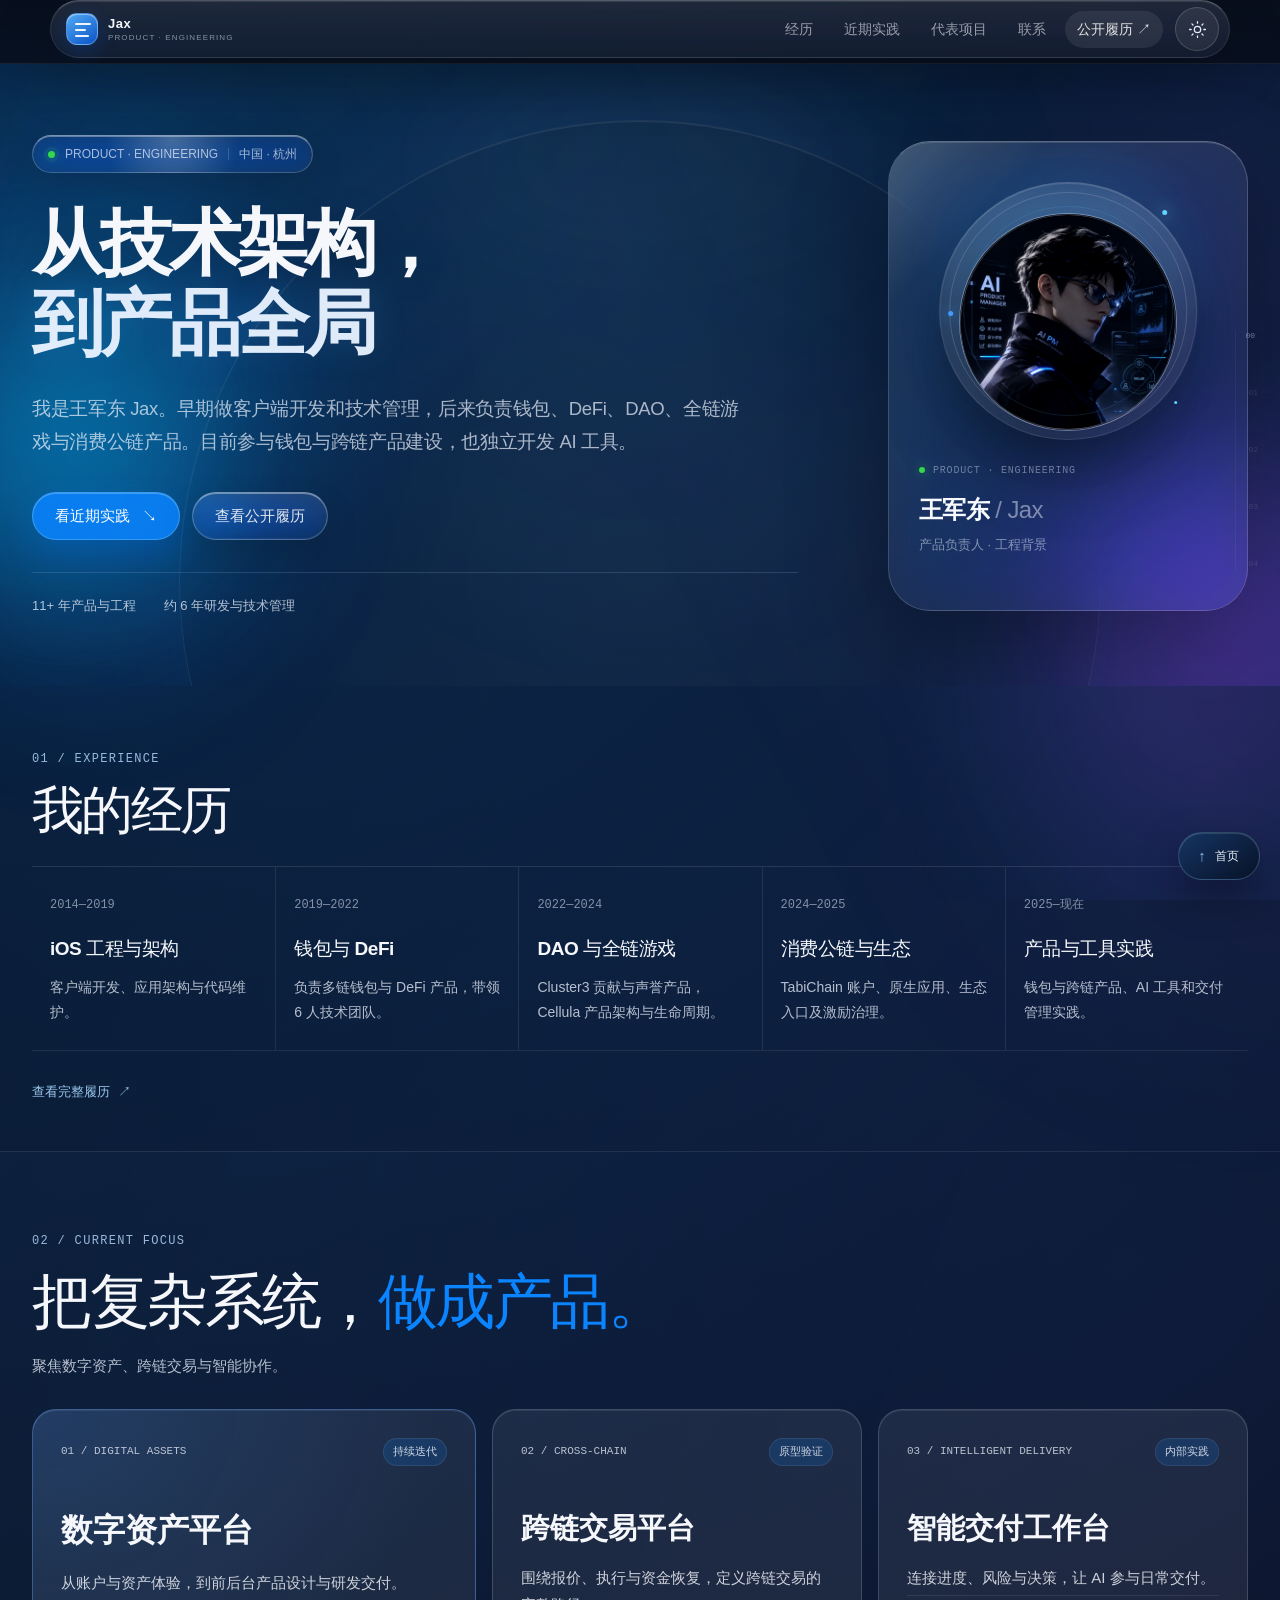
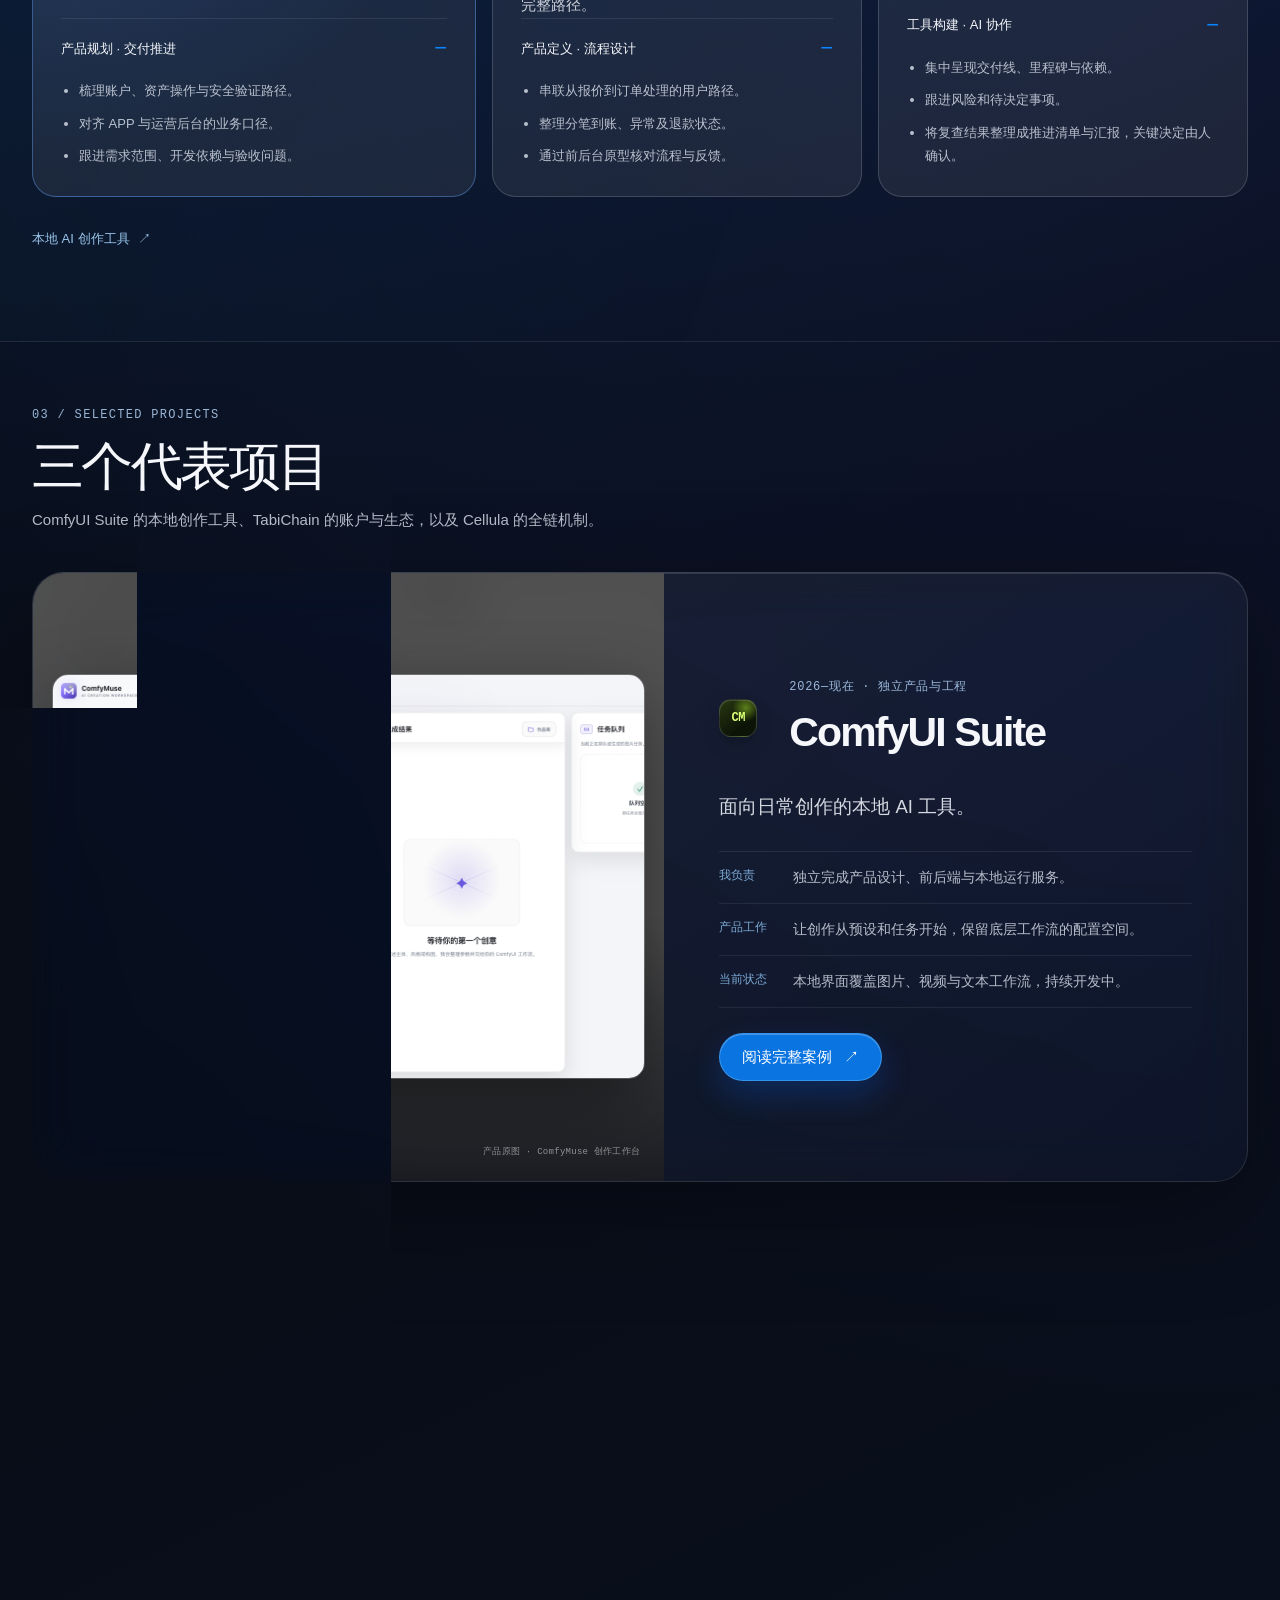
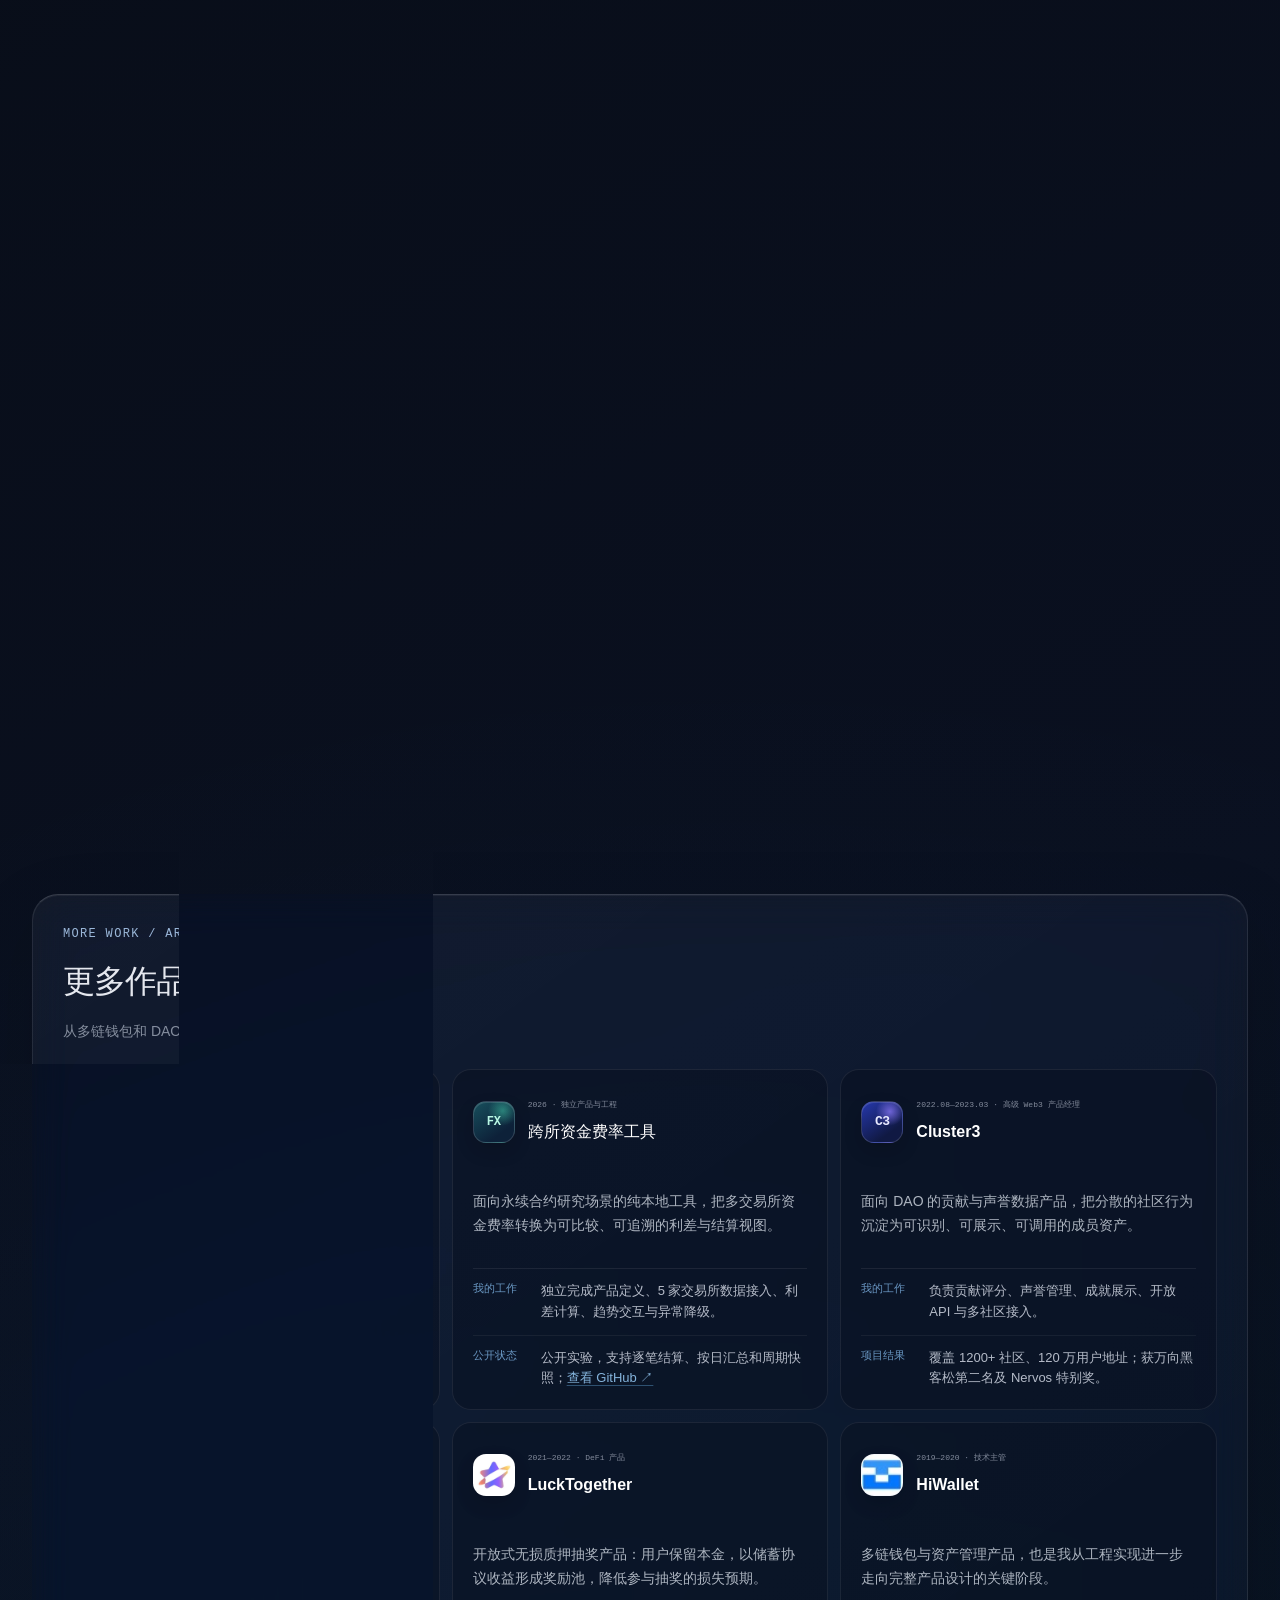
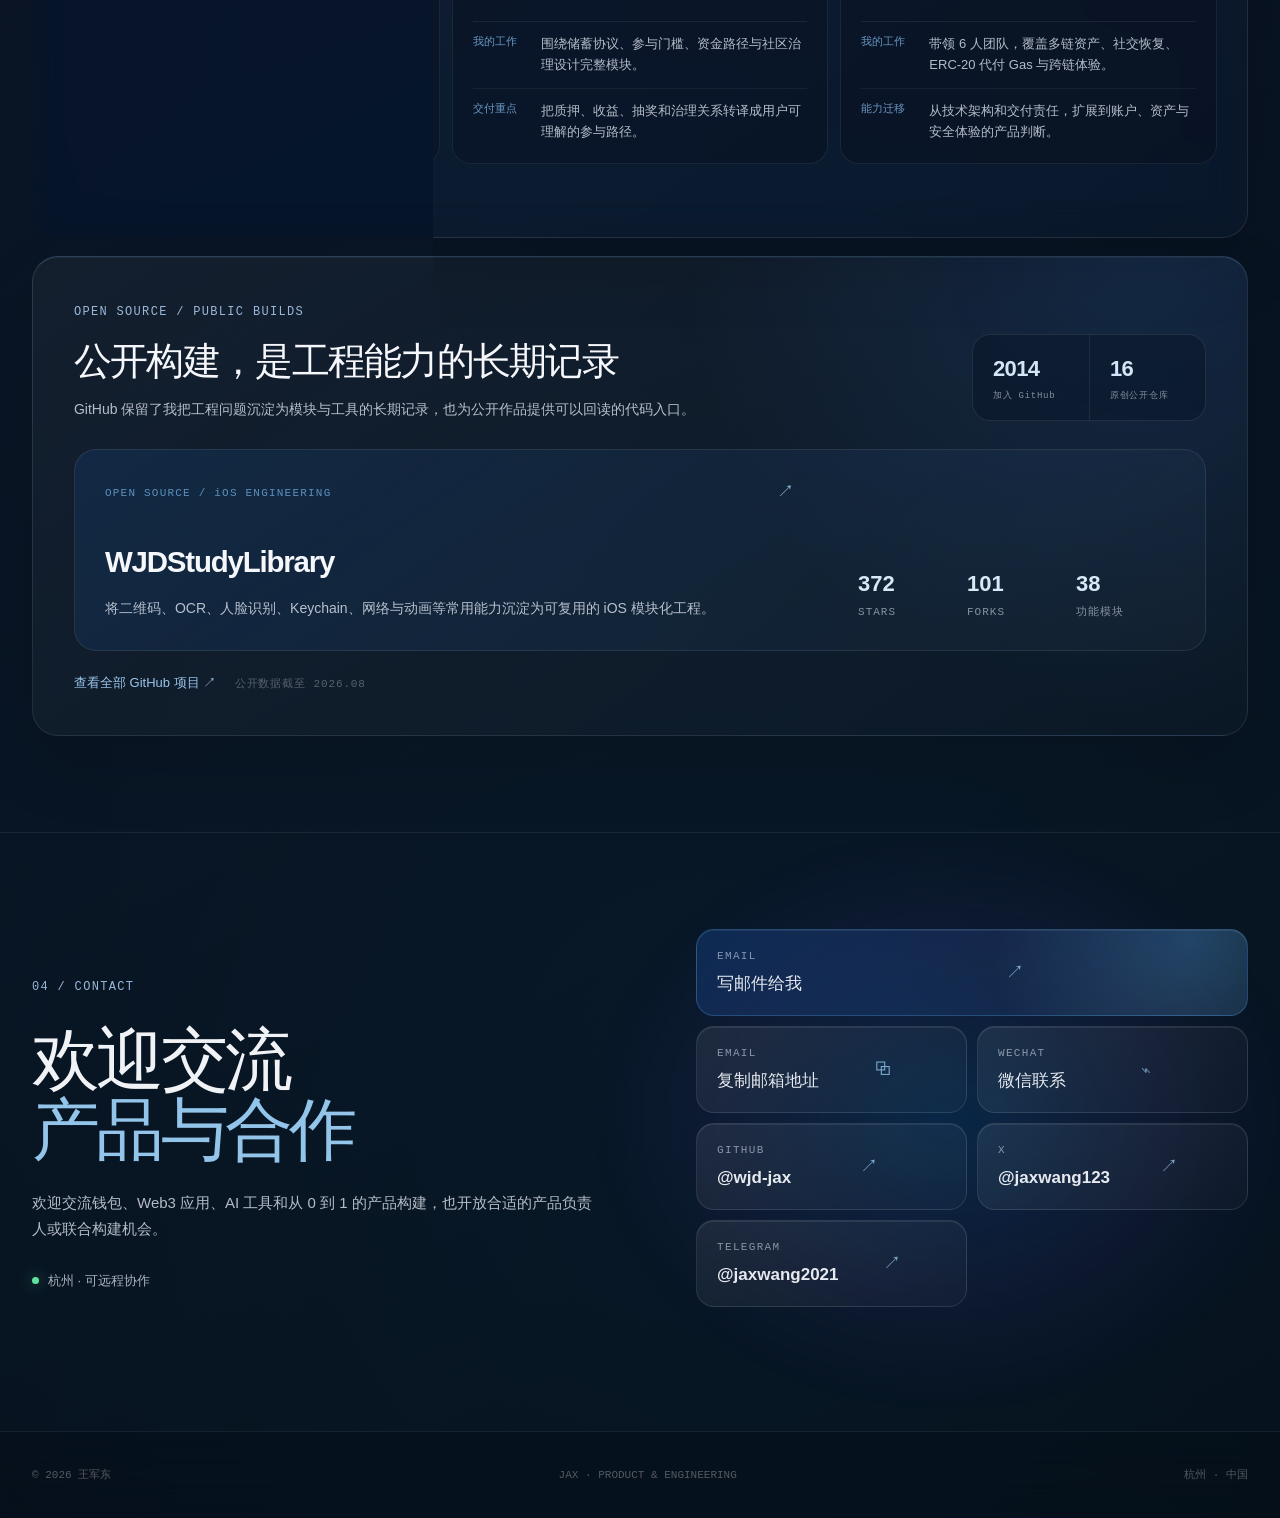
==== commit ffd9ac8b: "更新个人主页职业叙事与近期产品展示 更新首屏定位和职业轨迹，补充脱敏的近期产品卡片并默认展开职责。保留三个代表作的时间倒序，移除改版记录入口，修正私有仓库表述并更新资源版本。" ====
--- a/index.html
+++ b/index.html
@@ -3,7 +3,7 @@
 <head>
   <meta charset="utf-8">
   <meta name="viewport" content="width=device-width, initial-scale=1">
-  <meta name="description" content="王军东（Jax）的个人主页。从工程交付、Web3 复杂机制到 AI 产品独立构建，展示产品判断、代表案例与公开履历。">
+  <meta name="description" content="王军东（Jax），产品负责人，工程出身。11+ 年产品与工程经历，覆盖移动端、钱包、DeFi、DAO、全链游戏、消费公链与当前 AI 实践。">
   <meta name="author" content="王军东 Jax">
   <meta name="robots" content="index,follow,max-image-preview:large">
   <meta name="color-scheme" content="dark">
@@ -11,22 +11,22 @@
   <link rel="canonical" href="https://wjd-jax.github.io/">
   <meta property="og:type" content="profile">
   <meta property="og:locale" content="zh_CN">
-  <meta property="og:title" content="王军东 Jax｜复杂产品构建者与 AI 产品实践">
-  <meta property="og:description" content="从工程交付、Web3 复杂机制到 AI 产品独立构建，查看王军东 Jax 的代表案例与公开履历。">
+  <meta property="og:title" content="王军东 Jax｜产品负责人 · 工程背景">
+  <meta property="og:description" content="从客户端工程、技术管理到 Web3 产品负责人，查看王军东 Jax 的职业经历、代表项目与当前实践。">
   <meta property="og:url" content="https://wjd-jax.github.io/">
   <meta property="og:image" content="https://wjd-jax.github.io/assets/avatar.jpg">
   <meta property="og:image:alt" content="王军东 Jax 的个人头像">
   <meta name="twitter:card" content="summary">
-  <meta name="twitter:title" content="王军东 Jax｜复杂产品构建者与 AI 产品实践">
-  <meta name="twitter:description" content="从工程交付、Web3 复杂机制到 AI 产品独立构建，查看王军东 Jax 的代表案例与公开履历。">
+  <meta name="twitter:title" content="王军东 Jax｜产品负责人 · 工程背景">
+  <meta name="twitter:description" content="从客户端工程、技术管理到 Web3 产品负责人，查看王军东 Jax 的职业经历、代表项目与当前实践。">
   <meta name="twitter:image" content="https://wjd-jax.github.io/assets/avatar.jpg">
   <link rel="icon" href="data:image/svg+xml,%3Csvg xmlns='http://www.w3.org/2000/svg' viewBox='0 0 64 64'%3E%3Crect width='64' height='64' rx='14' fill='%235e6ad2'/%3E%3Cpath d='M18 22h28M18 32h18M18 42h23' stroke='white' stroke-width='4' stroke-linecap='round'/%3E%3C/svg%3E">
-  <title>王军东 Jax｜复杂产品构建者与 AI 产品实践</title>
-  <link rel="stylesheet" href="styles.css?v=20260818-1">
-  <link rel="stylesheet" href="liquid-glass.css?v=20260818-1">
-  <link rel="stylesheet" href="brand-home.css?v=20260923-1">
-  <link rel="stylesheet" href="theme.css?v=20261013-3">
-  <script src="theme.js?v=20261013-1"></script>
+  <title>王军东 Jax｜产品负责人 · 工程背景</title>
+  <link rel="stylesheet" href="styles.css?v=20261016-release1">
+  <link rel="stylesheet" href="liquid-glass.css?v=20261016-release1">
+  <link rel="stylesheet" href="brand-home.css?v=20261016-release1">
+  <link rel="stylesheet" href="theme.css?v=20261016-release1">
+  <script src="theme.js?v=20261016-release1"></script>
   <script>
     document.documentElement.classList.replace("no-js", "js");
     try { if (sessionStorage.getItem("jax-experience-ready") === "1") document.documentElement.classList.add("experience-ready"); } catch (error) {}
@@ -41,7 +41,7 @@
         "@type": "Person",
         "name": "王军东",
         "alternateName": "Jax",
-        "jobTitle": "复杂产品构建者与 AI 产品实践者",
+        "jobTitle": "产品负责人",
         "email": "mailto:wangjd.vip@gmail.com",
         "homeLocation": { "@type": "Place", "name": "杭州，中国" },
         "sameAs": ["https://github.com/wjd-jax", "https://x.com/jaxwang123", "https://t.me/jaxwang2021"],
@@ -50,7 +50,7 @@
     }
   </script>
 </head>
-<body class="home-page brand-home-page">
+<body class="home-page brand-home-page experience-home-page">
   <a class="skip-link" href="#main">跳到主要内容</a>
   <div class="boot-screen" role="status" aria-label="正在启动个人主页体验">
     <div class="boot-core" aria-hidden="true"><i></i><i></i><b></b></div>
@@ -72,21 +72,19 @@
   <div class="top-glow" aria-hidden="true"></div>
   <div class="experience-rail" aria-hidden="true">
     <span class="rail-line"><i data-scroll-progress></i></span>
-    <div class="rail-labels"><b data-rail-section="top">00</b><b data-rail-section="about">01</b><b data-rail-section="work">02</b><b data-rail-section="capabilities">03</b><b data-rail-section="journey">04</b><b data-rail-section="now">05</b></div>
+    <div class="rail-labels"><b data-rail-section="top">00</b><b data-rail-section="journey">01</b><b data-rail-section="now">02</b><b data-rail-section="work">03</b><b data-rail-section="contact">04</b></div>
   </div>
 
   <header class="global-header">
     <div class="content-shell header-inner">
       <a class="brand" href="#top" aria-label="王军东 Jax 个人主页">
         <span class="brand-mark" aria-hidden="true"><i></i><i></i><i></i></span>
-        <span><b data-profile="englishName">JAX</b><small>PRODUCT BUILDER</small></span>
+        <span><b data-profile="englishName">JAX</b><small>PRODUCT · ENGINEERING</small></span>
       </a>
       <nav class="desktop-nav" id="siteNav" aria-label="主导航">
-        <a href="#about">关于我</a>
-        <a href="#work">代表案例</a>
-        <a href="#capabilities">能力证据</a>
-        <a href="#journey">职业轨迹</a>
-        <a href="#now">现在</a>
+        <a href="#journey">经历</a>
+        <a href="#now">近期实践</a>
+        <a href="#work">代表项目</a>
         <a href="#contact">联系</a>
         <a class="nav-resume" href="resume.html">公开履历 ↗</a>
       </nav>
@@ -102,51 +100,68 @@
       <div class="content-shell hero-content">
         <div class="hero-stage">
           <div class="hero-copy">
-            <div class="hero-eyebrow reveal"><span class="live-dot" aria-hidden="true"></span><span>AI PRODUCT LEAD · PRODUCT BUILDER</span><span class="eyebrow-divider"></span><span data-profile="location">中国 · 杭州</span></div>
-            <h1 class="reveal">把复杂业务与技术，<br><span>做成真实可用的产品</span></h1>
-            <p class="hero-lead reveal">我是王军东 Jax。从客户端工程与技术管理，到 Web3 的账户、资产和激励机制，再到独立构建 AI 产品；我负责把产品判断推进到可使用、可验收的交付。</p>
+            <div class="hero-eyebrow reveal"><span class="live-dot" aria-hidden="true"></span><span>PRODUCT · ENGINEERING</span><span class="eyebrow-divider"></span><span data-profile="location">中国 · 杭州</span></div>
+            <h1 class="reveal">从技术架构，<br><span>到产品全局</span></h1>
+            <p class="hero-lead reveal">我是王军东 Jax。早期做客户端开发和技术管理，后来负责钱包、DeFi、DAO、全链游戏与消费公链产品。目前参与钱包与跨链产品建设，也独立开发 AI 工具。</p>
             <div class="hero-actions reveal">
-              <a class="button button-primary" href="#work">先看代表案例 <span aria-hidden="true">↘</span></a>
+              <a class="button button-primary" href="#now">看近期实践 <span aria-hidden="true">↘</span></a>
               <a class="button button-secondary" href="resume.html">查看公开履历</a>
             </div>
-            <div class="brand-proof reveal" aria-label="项目与团队成果">
-              <span>PROJECT &amp; TEAM OUTCOMES / 项目与团队成果</span>
-              <div><article><a href="case-tabichain.html#outcome"><b>1500 万+</b><small>TabiZoo 累计参与 ↗</small></a></article><article><a href="case-cellula.html#outcome"><b>200 万美元</b><small>Cellula Pre-Seed ↗</small></a></article><article><a href="case-tabichain.html#outcome"><b>420 ETH+</b><small>GG Meme 销售额 ↗</small></a></article></div>
-              <p class="brand-proof-note">以上是项目与团队成果；我的职责、贡献边界和证据见对应案例。</p>
-            </div>
+            <div class="hero-focus career-facts reveal"><span>11+ 年产品与工程</span><span>约 6 年研发与技术管理</span></div>
           </div>
           <figure class="hero-avatar reveal">
             <span class="avatar-orbit" aria-hidden="true"><i></i><i></i></span>
             <img data-profile-image src="assets/avatar.jpg" width="900" height="900" decoding="async" fetchpriority="high" alt="王军东（Jax）的个人头像">
-            <figcaption><span class="identity-availability"><i></i> BUILDING IN PUBLIC</span><strong><span data-profile="name">王军东</span> <em>/ <span data-profile="englishName">Jax</span></em></strong><small>复杂产品构建者 · AI 产品实践</small></figcaption>
+            <figcaption><span class="identity-availability"><i></i> PRODUCT · ENGINEERING</span><strong><span data-profile="name">王军东</span> <em>/ <span data-profile="englishName">Jax</span></em></strong><small>产品负责人 · 工程背景</small></figcaption>
           </figure>
         </div>
-        <div class="brand-positioning reveal">
-          <span>MY WORKING EDGE</span>
-          <p>工程背景让我理解实现边界，复杂机制产品训练系统判断，AI 实践把需求、决策、交付与验证重新连接起来。</p>
-        </div>
-      </div>
-    </section>
-
-    <section class="section about-section brand-about-section" id="about">
+      </div>
+    </section>
+
+    <section class="section career-overview" id="journey">
       <div class="content-shell">
-        <div class="brand-section-intro reveal">
-          <span class="section-label">01 / ABOUT JAX</span>
-          <div>
-            <h2>从工程实现，走到产品与机制设计</h2>
-            <p>11+ 年产品工程与 0→1 实践，约 6 年研发与技术管理背景。工程经历让我理解实现边界；Web3 经历让我处理账户、资产与复杂机制；现在把这些经验用于 AI 产品构建。</p>
-            <a class="about-resume-link" href="resume.html">阅读公开履历 <span aria-hidden="true">↗</span></a>
-          </div>
-        </div>
+        <div class="brand-section-intro reveal" id="about"><span class="section-label">01 / EXPERIENCE</span><div><h2>我的经历</h2></div></div>
+        <div class="brand-career-ledger reveal">
+          <article><span>2014—2019</span><div><h3>iOS 工程与架构</h3><p>客户端开发、应用架构与代码维护。</p></div></article>
+          <article><span>2019—2022</span><div><h3>钱包与 DeFi</h3><p>负责多链钱包与 DeFi 产品，带领 6 人技术团队。</p></div></article>
+          <article><span>2022—2024</span><div><h3>DAO 与全链游戏</h3><p>Cluster3 贡献与声誉产品，Cellula 产品架构与生命周期。</p></div></article>
+          <article><span>2024—2025</span><div><h3>消费公链与生态</h3><p>TabiChain 账户、原生应用、生态入口及激励治理。</p></div></article>
+          <article class="active"><span>2025—现在</span><div><h3>产品与工具实践</h3><p>钱包与跨链产品、AI 工具和交付管理实践。</p></div></article>
+        </div>
+        <a class="text-link journey-resume-link" href="resume.html">查看完整履历 <span aria-hidden="true">↗</span></a>
+      </div>
+    </section>
+
+    <section class="section current-work-section" id="now">
+      <div class="content-shell">
+        <div class="brand-section-intro reveal"><span class="section-label">02 / CURRENT FOCUS</span><div><h2><span class="current-title-context">把复杂系统，</span><span>做成产品。</span></h2><p>聚焦数字资产、跨链交易与智能协作。</p></div></div>
+        <div class="current-work-grid">
+          <article class="current-work-card current-work-card-primary reveal" aria-labelledby="currentWalletTitle">
+            <div class="current-card-topline"><span>01 / DIGITAL ASSETS</span><span class="current-work-status">持续迭代</span></div>
+            <h3 id="currentWalletTitle">数字资产平台</h3>
+            <p class="current-card-lead">从账户与资产体验，到前后台产品设计与研发交付。</p>
+            <details class="current-work-detail" open><summary>产品规划 · 交付推进</summary><ul><li>梳理账户、资产操作与安全验证路径。</li><li>对齐 APP 与运营后台的业务口径。</li><li>跟进需求范围、开发依赖与验收问题。</li></ul></details>
+          </article>
+          <article class="current-work-card reveal" aria-labelledby="currentBridgeTitle">
+            <div class="current-card-topline"><span>02 / CROSS-CHAIN</span><span class="current-work-status">原型验证</span></div>
+            <h3 id="currentBridgeTitle">跨链交易平台</h3>
+            <p class="current-card-lead">围绕报价、执行与资金恢复，定义跨链交易的完整路径。</p>
+            <details class="current-work-detail" open><summary>产品定义 · 流程设计</summary><ul><li>串联从报价到订单处理的用户路径。</li><li>整理分笔到账、异常及退款状态。</li><li>通过前后台原型核对流程与反馈。</li></ul></details>
+          </article>
+          <article class="current-work-card reveal" aria-labelledby="currentWorkbenchTitle">
+            <div class="current-card-topline"><span>03 / INTELLIGENT DELIVERY</span><span class="current-work-status">内部实践</span></div>
+            <h3 id="currentWorkbenchTitle">智能交付工作台</h3>
+            <p class="current-card-lead">连接进度、风险与决策，让 AI 参与日常交付。</p>
+            <details class="current-work-detail" open><summary>工具构建 · AI 协作</summary><ul><li>集中呈现交付线、里程碑与依赖。</li><li>跟进风险和待决定事项。</li><li>将复查结果整理成推进清单与汇报，关键决定由人确认。</li></ul></details>
+          </article>
+        </div>
+        <div class="current-work-links" id="ai-workflow"><a class="text-link" href="case-comfyui-suite.html">本地 AI 创作工具 <span aria-hidden="true">↗</span></a></div>
       </div>
     </section>
 
     <section class="section featured-work-section" id="work">
       <div class="content-shell">
-        <div class="brand-section-intro reveal">
-          <span class="section-label">02 / FEATURED WORK</span>
-          <div><h2>三个案例，说明我如何工作</h2><p>不只展示“做过什么”，也呈现问题、角色、关键判断、取舍与结果。</p></div>
-        </div>
+        <div class="brand-section-intro reveal" id="capabilities"><span class="section-label">03 / SELECTED PROJECTS</span><div><h2>三个代表项目</h2><p>ComfyUI Suite 的本地创作工具、TabiChain 的账户与生态，以及 Cellula 的全链机制。</p></div></div>
         <div class="featured-work-list">
           <article class="featured-project reveal">
             <figure class="featured-project-media featured-project-media-product">
@@ -158,10 +173,9 @@
             </figure>
             <div class="featured-project-copy">
               <div class="project-heading"><span class="project-logo project-logo-comfy" aria-hidden="true">CM</span><div><span>2026—现在 · 独立产品与工程</span><h3>ComfyUI Suite</h3></div></div>
-              <p class="project-thesis">把节点式 AI 工作流，收敛成可配置、可复用、可安全远程使用的本地创作产品。</p>
-              <ol class="project-sequence"><li><b>问题</b><span>工作流、模型、运行状态与远程使用分散，使用门槛高。</span></li><li><b>判断</b><span>用产品化预设代替重复搭建，并把运行、创作与存储边界分层。</span></li><li><b>交付</b><span>覆盖图片、视频、文本工作流，支持本地模型、历史记录与安全远程入口。</span></li></ol>
-              <div class="project-evidence"><span>本地优先</span><span>开源仓库</span><span>端到端交付</span></div>
-              <div class="project-actions"><a class="button button-primary" href="case-comfyui-suite.html">阅读完整案例 <span aria-hidden="true">↗</span></a><a class="text-link" href="https://github.com/wjd-jax/ComfyUI-Suite" target="_blank" rel="noreferrer">GitHub ↗</a></div>
+              <p class="project-thesis">面向日常创作的本地 AI 工具。</p>
+              <ol class="project-sequence"><li><b>我负责</b><span>独立完成产品设计、前后端与本地运行服务。</span></li><li><b>产品工作</b><span>让创作从预设和任务开始，保留底层工作流的配置空间。</span></li><li><b>当前状态</b><span>本地界面覆盖图片、视频与文本工作流，持续开发中。</span></li></ol>
+              <div class="project-actions"><a class="button button-primary" href="case-comfyui-suite.html">阅读完整案例 <span aria-hidden="true">↗</span></a></div>
             </div>
           </article>
 
@@ -178,9 +192,8 @@
             </figure>
             <div class="featured-project-copy">
               <div class="project-heading"><span class="project-logo project-logo-official" aria-hidden="true"><img src="assets/projects/tabichain.png" alt=""></span><div><span>2024.03—2025.06 · 高级产品经理 / 产品负责人</span><h3>TabiChain</h3></div></div>
-              <p class="project-thesis">把“消费公链”从技术叙事，推进成用户入口、原生应用、生态分发与激励治理的完整产品系统。</p>
-              <ol class="project-sequence"><li><b>问题</b><span>公链能力与普通用户之间缺少低门槛入口和持续参与路径。</span></li><li><b>判断</b><span>从账户体验和原生应用切入，再连接生态、分发与治理。</span></li><li><b>结果</b><span>TabiZoo 3 天 300 万参与，累计超过 1500 万；GG Meme 销售额 420 ETH+。</span></li></ol>
-              <div class="project-evidence"><span>消费公链</span><span>生态产品</span><span>增长与机制</span></div>
+              <p class="project-thesis">消费公链的账户、应用与生态产品。</p>
+              <ol class="project-sequence"><li><b>我负责</b><span>账户体验、原生应用、生态入口与激励治理。</span></li><li><b>产品工作</b><span>连接账户、资产与应用入口，与研发、设计和运营共同推进。</span></li><li><b>团队成果</b><span>TabiZoo 累计参与 1500 万+；GG Meme 销售额 420 ETH+。来源：公开履历。</span></li></ol>
               <div class="project-actions"><a class="button button-primary" href="case-tabichain.html">阅读完整案例 <span aria-hidden="true">↗</span></a><a class="text-link" href="https://docs.tabichain.com/" target="_blank" rel="noreferrer">官方文档 ↗</a></div>
             </div>
           </article>
@@ -195,28 +208,26 @@
             </figure>
             <div class="featured-project-copy">
               <div class="project-heading"><span class="project-logo project-logo-official project-logo-cellula" aria-hidden="true"><img src="assets/projects/cellula.png" alt=""></span><div><span>2023.02—2024.02 · 产品负责人 / 联合创始人</span><h3>Cellula</h3></div></div>
-              <p class="project-thesis">把全链自主生命的复杂机制，转译成用户能理解、团队能实现、生态可扩展的产品生命周期。</p>
-              <ol class="project-sequence"><li><b>问题</b><span>算法、资产与链上状态高度耦合，机制价值难以被用户感知。</span></li><li><b>判断</b><span>以生命周期组织产品，把链上演化、资产表达与参与行为连接起来。</span></li><li><b>结果</b><span>入选 Binance Labs 第六季孵化计划，并完成 200 万美元 Pre-Seed 融资。</span></li></ol>
-              <div class="project-evidence"><span>机制设计</span><span>全链产品</span><span>0→1 创业</span></div>
+              <p class="project-thesis">全链生命产品的架构、机制与用户体验。</p>
+              <ol class="project-sequence"><li><b>我负责</b><span>产品架构、BitCell / NFT 模块与生命演化路径。</span></li><li><b>产品工作</b><span>用生命周期组织链上规则、界面反馈与后续参与。</span></li><li><b>团队成果</b><span>入选 Binance Labs 第六季孵化计划；公开履历记录完成 200 万美元 Pre-Seed 融资。</span></li></ol>
               <div class="project-actions"><a class="button button-primary" href="case-cellula.html">阅读完整案例 <span aria-hidden="true">↗</span></a><a class="text-link" href="https://www.cellula.life/" target="_blank" rel="noreferrer">项目网站 ↗</a></div>
             </div>
           </article>
         </div>
-
         <section class="project-archive reveal" aria-labelledby="archiveTitle">
-          <div class="project-archive-head"><span class="section-label">MORE WORK / ARCHIVE</span><div><h3 id="archiveTitle">其余项目，保留在职业脉络里</h3><p>它们共同构成从工程、钱包、DeFi、DAO，到 AI 与独立产品实验的能力路径。</p></div></div>
+          <div class="project-archive-head"><span class="section-label">MORE WORK / ARCHIVE</span><div><h3 id="archiveTitle">更多作品与实践</h3><p>从多链钱包和 DAO，到本地工具与 AI 工作流。</p></div></div>
           <div class="project-archive-grid">
+            <article>
+              <div class="archive-card-head"><span class="project-logo project-logo-spread" aria-hidden="true">SR</span><div><small>2026 · 个人工具实践</small><h4>行情研究与策略模拟工具</h4></div></div>
+              <p class="archive-summary">将公开行情整理为机会观察、策略实验与复盘视图。</p>
+              <dl class="archive-facts"><div><dt>我的工作</dt><dd>围绕数据接入、筛选规则、模拟账本与实验对照，持续迭代产品和本地运行体验。</dd></div><div><dt>当前状态</dt><dd>本地研究与模拟验证，不连接真实交易账户。</dd></div></dl>
+            </article>
             <article>
               <div class="archive-card-head"><span class="project-logo project-logo-spread" aria-hidden="true">FX</span><div><small>2026 · 独立产品与工程</small><h4>跨所资金费率工具</h4></div></div>
               <p class="archive-summary">面向永续合约研究场景的纯本地工具，把多交易所资金费率转换为可比较、可追溯的利差与结算视图。</p>
               <dl class="archive-facts"><div><dt>我的工作</dt><dd>独立完成产品定义、5 家交易所数据接入、利差计算、趋势交互与异常降级。</dd></div><div><dt>公开状态</dt><dd>公开实验，支持逐笔结算、按日汇总和周期快照；<a href="https://github.com/wjd-jax/cross-exchange-fee-spread" target="_blank" rel="noreferrer">查看 GitHub ↗</a></dd></div></dl>
             </article>
             <article>
-              <div class="archive-card-head"><span class="project-logo project-logo-ai" aria-hidden="true">AI</span><div><small>2025—现在 · 独立实践</small><h4>AI 产品分身</h4></div></div>
-              <p class="archive-summary">面向复杂业务的 AI 产品工作流实验，让 AI 不只生成内容，也参与有边界、可追溯的产品交付。</p>
-              <dl class="archive-facts"><div><dt>我的工作</dt><dd>串联需求准入、产品判断、研发拆解、验收、复盘与业务记忆。</dd></div><div><dt>当前重点</dt><dd>验证失败模式、评估标准、长期记忆和人机责任边界。</dd></div></dl>
-            </article>
-            <article>
               <div class="archive-card-head"><span class="project-logo project-logo-cluster" aria-hidden="true">C3</span><div><small>2022.08—2023.03 · 高级 Web3 产品经理</small><h4>Cluster3</h4></div></div>
               <p class="archive-summary">面向 DAO 的贡献与声誉数据产品，把分散的社区行为沉淀为可识别、可展示、可调用的成员资产。</p>
               <dl class="archive-facts"><div><dt>我的工作</dt><dd>负责贡献评分、声誉管理、成就展示、开放 API 与多社区接入。</dd></div><div><dt>项目结果</dt><dd>覆盖 1200+ 社区、120 万用户地址；获万向黑客松第二名及 Nervos 特别奖。</dd></div></dl>
@@ -239,20 +250,6 @@
           </div>
           <a class="text-link archive-resume-link" href="resume.html">在公开履历中查看完整经历 ↗</a>
         </section>
-      </div>
-    </section>
-
-    <section class="section capability-section" id="capabilities">
-      <div class="content-shell">
-        <div class="brand-section-intro reveal"><span class="section-label">03 / CAPABILITY EVIDENCE</span><div><h2>我的优势不是一个岗位标签</h2><p>而是把产品判断、技术理解和交付责任放在同一条链路上。</p></div></div>
-        <div class="capability-evidence-grid">
-          <article class="capability-evidence reveal"><span>01</span><h3>AI 产品化</h3><p>不把 AI 停留在生成效果，而是继续处理模型、工作流、状态、评估、隐私和成本。</p><ul><li>ComfyUI Suite：本地工作流产品化</li><li>AI 产品分身：需求到交付链路</li><li>能独立完成原型、实现与验收</li></ul></article>
-          <article class="capability-evidence reveal"><span>02</span><h3>复杂机制与平台</h3><p>把账户、资产、激励、治理和生态关系，转译成用户路径与产品模块。</p><ul><li>TabiChain：消费公链与生态产品</li><li>Cellula：全链生命周期与机制</li><li>钱包、DeFi、DAO 的连续经验</li></ul></article>
-          <article class="capability-evidence reveal"><span>03</span><h3>产品与工程一体化</h3><p>既能定义目标与取舍，也能识别实现边界、异常状态和验收标准。</p><ul><li>约 6 年工程与技术管理背景</li><li><a href="https://github.com/wjd-jax/WJDStudyLibrary" target="_blank" rel="noreferrer">WJDStudyLibrary：372 Stars / 101 Forks ↗</a></li><li>跨产品、设计、研发推进交付</li></ul></article>
-        </div>
-        <div class="method-strip reveal" aria-label="工作方法">
-          <div><span>01</span><b>定义真实问题</b><small>目标 · 用户 · 约束</small></div><i aria-hidden="true">→</i><div><span>02</span><b>比较可行方案</b><small>边界 · 风险 · 取舍</small></div><i aria-hidden="true">→</i><div><span>03</span><b>推进可验收交付</b><small>路径 · 状态 · 细节</small></div><i aria-hidden="true">→</i><div><span>04</span><b>用结果继续判断</b><small>数据 · 反馈 · 复盘</small></div>
-        </div>
         <section class="open-source-evidence reveal" aria-labelledby="openSourceTitle">
           <header class="open-source-head">
             <div><span class="section-label">OPEN SOURCE / PUBLIC BUILDS</span><h3 id="openSourceTitle">公开构建，是工程能力的长期记录</h3><p>GitHub 保留了我把工程问题沉淀为模块与工具的长期记录，也为公开作品提供可以回读的代码入口。</p></div>
@@ -270,33 +267,9 @@
       </div>
     </section>
 
-    <section class="section journey-section" id="journey">
-      <div class="content-shell journey-layout">
-        <div class="journey-story reveal"><span class="section-label">04 / JOURNEY</span><h2>从写代码，到设计系统，再到构建 AI 产品</h2><p>我并非从“产品岗位”开始。客户端工程和技术管理让我理解产品如何被真正实现；Web3 让我长期面对账户、资产、激励与治理；现在，我把这些经验带进 AI 产品，继续处理复杂性与不确定性。</p><a class="button button-secondary" href="resume.html">查看完整公开履历</a></div>
-        <div class="brand-career-ledger reveal">
-          <article><span>2014—2019</span><div><h3>产品工程与架构</h3><p>移动端架构、复杂应用交付与技术管理。</p></div></article>
-          <article><span>2019—2022</span><div><h3>钱包与 DeFi 产品</h3><p>从技术负责人走向产品，负责数字资产产品模块。</p></div></article>
-          <article><span>2022—2024</span><div><h3>DAO 与全链产品</h3><p>作为产品合伙人，负责架构、机制与跨团队落地。</p></div></article>
-          <article><span>2024—2025</span><div><h3>消费公链与生态</h3><p>负责账户体验、原生应用、生态入口、激励与治理。</p></div></article>
-          <article class="active"><span>2025—现在</span><div><h3>AI 产品独立实践</h3><p>探索需求理解、可信决策、交付验证与业务记忆。</p></div></article>
-        </div>
-      </div>
-    </section>
-
-    <section class="section brand-now-section" id="now">
-      <div class="content-shell">
-        <div class="brand-section-intro reveal"><span class="section-label">05 / BUILDING NOW</span><div><h2>现在做什么、验证什么</h2><p>区分已经交付的产品、正在使用的工作方法与下一步研究问题。</p></div></div>
-        <div class="now-builder-grid">
-          <article class="now-builder-card now-builder-primary reveal"><span>持续开发 · 公开仓库</span><h3>ComfyUI Suite</h3><p>已有可用的本地产品界面。案例中展示实际界面、我的产品取舍与当前交付边界。</p><a class="text-link" href="case-comfyui-suite.html">看产品与案例 ↗</a></article>
-          <article class="now-builder-card reveal"><span>本机实践 · 工作方法</span><h3>AI 产品分身</h3><p>用真实需求走通“原始需求 → 范围澄清 → 原型或 PRD → 研发拆解 → 验收”的工作链路，并记录规则与复盘结论。</p><small class="now-evidence-note">当前展示方法与范围，未公开内部项目材料。</small></article>
-          <article class="now-builder-card now-builder-research reveal"><span>下一步验证 · 研究问题</span><h3>可信的 AI 交付闭环</h3><p>重点验证失败模式、评估标准、长期记忆的纠错方式，以及人与 AI 的责任边界。</p></article>
-        </div>
-      </div>
-    </section>
-
     <section class="contact-section brand-contact-section" id="contact">
       <div class="content-shell contact-layout reveal">
-        <div class="contact-copy"><span class="section-label">06 / CONTACT</span><h2>如果你也在处理 <span>复杂产品与 AI 落地</span></h2><p>欢迎交流产品判断、AI 工作流、复杂机制设计和 0→1 交付，也开放合适的产品负责人、AI 产品与联合构建机会。</p><div class="contact-status"><i></i><span>杭州 · 可远程协作</span></div></div>
+        <div class="contact-copy"><span class="section-label">04 / CONTACT</span><h2>欢迎交流<span>产品与合作</span></h2><p>欢迎交流钱包、Web3 应用、AI 工具和从 0 到 1 的产品构建，也开放合适的产品负责人或联合构建机会。</p><div class="contact-status"><i></i><span>杭州 · 可远程协作</span></div></div>
         <div class="contact-actions">
           <a class="contact-primary" href="mailto:wangjd.vip@gmail.com"><span><small>EMAIL</small><b>写邮件给我</b></span><i aria-hidden="true">↗</i></a>
           <button class="contact-secondary" type="button" data-email-copy data-email="wangjd.vip@gmail.com"><span><small>EMAIL</small><b data-email-copy-label>复制邮箱地址</b></span><i aria-hidden="true">⧉</i></button>
@@ -314,10 +287,10 @@
     <article class="wechat-card"><button class="wechat-close" type="button" data-wechat-close aria-label="关闭微信二维码"><span aria-hidden="true">×</span></button><span class="wechat-kicker">WECHAT / CONTACT</span><h2 id="wechat-dialog-title">微信联系</h2><figure class="wechat-qr-frame"><img data-wechat-qr data-src="assets/wechat-qr.jpg" width="888" height="1128" loading="lazy" decoding="async" alt="王军东 Jax 的微信二维码"></figure></article>
   </dialog>
 
-  <footer class="global-footer"><div class="content-shell"><span>© <span id="currentYear">2026</span> <span data-profile="name">王军东</span></span><span>JAX · COMPLEX PRODUCT BUILDER</span><span>杭州 · 中国</span></div></footer>
+  <footer class="global-footer"><div class="content-shell"><span>© <span id="currentYear">2026</span> <span data-profile="name">王军东</span></span><span>JAX · PRODUCT &amp; ENGINEERING</span><span>杭州 · 中国</span></div></footer>
   <a class="home-return-fab" href="#top" aria-label="回到首页顶部"><span aria-hidden="true">↑</span><b>首页</b></a>
   <noscript><style>.reveal{opacity:1!important;transform:none!important}</style></noscript>
-  <script src="profile-config.js?v=20260818-1"></script>
-  <script src="script.js?v=20261013-3"></script>
+  <script src="profile-config.js?v=20261016-release1"></script>
+  <script src="script.js?v=20261016-release1"></script>
 </body>
 </html>
--- a/brand-home.css
+++ b/brand-home.css
@@ -221,6 +221,542 @@
 
 .brand-home-page .brand-positioning p {
   max-width: 920px;
+}
+
+/* Current work leads the homepage; career evidence follows the selected work. */
+.brand-home-page .brand-hero {
+  padding-bottom: 60px;
+}
+
+.brand-home-page .brand-hero .hero-stage {
+  min-height: 500px;
+}
+
+.brand-home-page .brand-hero h1 {
+  font-size: clamp(48px, 5.6vw, 82px);
+  line-height: 1.12;
+}
+
+.brand-home-page .hero-focus {
+  display: flex;
+  flex-wrap: wrap;
+  gap: 12px 22px;
+  align-items: center;
+  margin-top: 32px;
+  padding-top: 22px;
+  border-top: 1px solid rgba(150, 180, 220, .2);
+  color: var(--ink-subtle);
+  font-size: 13px;
+  line-height: 1.7;
+}
+
+.brand-home-page .hero-focus a {
+  min-height: 44px;
+  display: inline-flex;
+  align-items: center;
+  gap: 8px;
+  color: var(--cyan);
+  text-decoration: none;
+}
+
+.brand-home-page .hero-focus a:hover {
+  text-decoration: underline;
+  text-underline-offset: 5px;
+}
+
+.brand-home-page .working-method-grid {
+  grid-template-columns: repeat(2, minmax(0, 1fr));
+}
+
+.brand-home-page .working-method-grid .capability-evidence {
+  min-height: 0;
+  padding: 28px;
+}
+
+.brand-home-page .working-method-grid h3 {
+  margin: 26px 0 14px;
+  font-size: clamp(24px, 2.2vw, 30px);
+  line-height: 1.35;
+}
+
+.brand-home-page .method-case-link,
+.brand-home-page .journey-resume-link {
+  min-height: 44px;
+  display: inline-flex;
+  align-items: center;
+  gap: 8px;
+  margin-top: 20px;
+  line-height: 1.6;
+}
+
+.brand-home-page #about {
+  scroll-margin-top: 110px;
+}
+
+.brand-home-page .brand-career-ledger {
+  max-width: 960px;
+}
+
+.brand-home-page .journey-section .project-archive {
+  margin-top: 48px;
+}
+
+.brand-home-page .project-sequence li {
+  grid-template-columns: 62px minmax(0, 1fr);
+  gap: 12px;
+}
+
+.brand-home-page .project-sequence b {
+  line-height: 1.65;
+}
+
+/* Career experience is the narrative; AI is the current chapter. */
+.experience-home-page .section.career-overview {
+  padding: 64px 0 36px;
+}
+
+.experience-home-page .section.featured-work-section {
+  padding-top: 64px;
+}
+
+.experience-home-page .career-overview .brand-section-intro {
+  margin-bottom: 28px;
+}
+
+.experience-home-page .career-overview .brand-career-ledger {
+  display: grid;
+  grid-template-columns: repeat(5, minmax(0, 1fr));
+  max-width: none;
+}
+
+.experience-home-page .career-overview .brand-career-ledger article {
+  display: block;
+  min-width: 0;
+  padding: 24px 18px;
+}
+
+.experience-home-page .career-overview .brand-career-ledger article + article {
+  border-left: 1px solid var(--hairline);
+}
+
+.experience-home-page .career-overview .brand-career-ledger article::before {
+  content: none;
+}
+
+.experience-home-page .career-overview .brand-career-ledger article > span {
+  font-size: 12px;
+}
+
+.experience-home-page .career-overview .brand-career-ledger h3 {
+  margin: 20px 0 12px;
+  color: var(--ink);
+  font-size: 19px;
+  line-height: 1.5;
+}
+
+.experience-home-page .career-overview .brand-career-ledger p {
+  font-size: 14px;
+  line-height: 1.8;
+}
+
+.experience-home-page .career-facts {
+  gap: 8px 28px;
+}
+
+.experience-home-page .featured-project .project-logo-official {
+  background: #0b1020;
+}
+
+.experience-home-page .section.current-work-section {
+  padding-block: 80px;
+  border-block: 1px solid var(--hairline);
+  background: linear-gradient(110deg, rgba(76, 139, 238, .045), transparent 65%);
+}
+
+.experience-home-page .current-work-section .brand-section-intro {
+  margin-bottom: 30px;
+}
+
+.experience-home-page .current-work-section .brand-section-intro h2 {
+  max-width: none;
+  font-size: clamp(38px, 4.7vw, 64px);
+  line-height: 1.25;
+  letter-spacing: -.04em;
+}
+
+.experience-home-page .current-work-section .brand-section-intro h2 span {
+  display: inline-block;
+  color: var(--primary);
+  white-space: nowrap;
+}
+
+.experience-home-page .current-work-section .brand-section-intro h2 .current-title-context {
+  color: var(--ink);
+}
+
+.experience-home-page .current-work-grid {
+  display: grid;
+  grid-template-columns: minmax(0, 1.2fr) repeat(2, minmax(0, 1fr));
+  align-items: stretch;
+  gap: 16px;
+  margin-bottom: 20px;
+}
+
+.experience-home-page .current-work-card {
+  display: flex;
+  flex-direction: column;
+  min-width: 0;
+  min-height: 340px;
+  padding: 28px;
+  border: 1px solid var(--hairline-strong);
+  border-radius: 24px;
+  background: var(--glass);
+  box-shadow: inset 0 1px 0 rgba(255, 255, 255, .08);
+}
+
+.experience-home-page .current-work-card-primary {
+  border-color: rgba(102, 169, 255, .4);
+  background: radial-gradient(ellipse at top left, rgba(64, 142, 247, .17), transparent 65%), var(--glass);
+}
+
+.experience-home-page .current-card-topline {
+  display: flex;
+  flex-wrap: wrap;
+  justify-content: space-between;
+  align-items: center;
+  gap: 8px;
+}
+
+.experience-home-page .current-card-topline > span:first-child {
+  color: var(--ink-subtle);
+  font-family: var(--mono);
+  font-size: 11px;
+  line-height: 1.6;
+}
+
+.experience-home-page .current-work-status {
+  padding: 5px 9px;
+  border: 1px solid var(--hairline);
+  border-radius: 20px;
+  color: var(--ink-muted);
+  background: var(--primary-soft);
+  font-size: 11px;
+  line-height: 1.4;
+}
+
+.experience-home-page .current-work-card h3 {
+  margin: 42px 0 16px;
+  color: var(--ink);
+  font-size: 29px;
+  line-height: 1.4;
+  text-wrap: balance;
+}
+
+.experience-home-page .current-work-card-primary h3 {
+  font-size: 32px;
+}
+
+.experience-home-page .current-card-lead {
+  margin: 0;
+  color: var(--ink-muted);
+  font-size: 15px;
+  line-height: 1.8;
+}
+
+.experience-home-page .current-work-detail {
+  margin-top: auto;
+  border-top: 1px solid var(--hairline);
+}
+
+.experience-home-page .current-work-detail summary {
+  display: flex;
+  justify-content: space-between;
+  align-items: center;
+  gap: 12px;
+  min-height: 48px;
+  padding-top: 10px;
+  color: var(--ink);
+  font-size: 13px;
+  list-style: none;
+  cursor: pointer;
+}
+
+.experience-home-page .current-work-detail summary::-webkit-details-marker {
+  display: none;
+}
+
+.experience-home-page .current-work-detail summary::after {
+  content: "+";
+  color: var(--primary);
+  font-size: 22px;
+  font-weight: 400;
+  line-height: 1;
+}
+
+.experience-home-page .current-work-detail[open] summary::after {
+  content: "−";
+}
+
+.experience-home-page .current-work-detail summary:focus-visible {
+  outline: 2px solid var(--primary);
+  outline-offset: 4px;
+  border-radius: 4px;
+}
+
+.experience-home-page .current-work-detail ul {
+  display: grid;
+  gap: 9px;
+  margin: 12px 0 0;
+  padding-left: 18px;
+  color: var(--ink-subtle);
+  font-size: 13px;
+  line-height: 1.8;
+}
+
+.experience-home-page .current-work-links {
+  display: flex;
+  flex-wrap: wrap;
+  gap: 8px 28px;
+}
+
+.experience-home-page .current-work-links a {
+  display: inline-flex;
+  align-items: center;
+  gap: 8px;
+  min-height: 44px;
+}
+
+@media (max-width: 1000px) {
+  .experience-home-page .current-work-grid {
+    grid-template-columns: repeat(2, minmax(0, 1fr));
+  }
+
+  .experience-home-page .current-work-card-primary {
+    grid-column: 1 / -1;
+    min-height: 0;
+  }
+
+  .experience-home-page .current-work-card-primary .current-work-detail {
+    margin-top: 28px;
+  }
+
+  .experience-home-page .career-overview .brand-career-ledger {
+    grid-template-columns: repeat(3, minmax(0, 1fr));
+  }
+
+  .experience-home-page .career-overview .brand-career-ledger article:nth-child(4) {
+    border-left: 0;
+  }
+}
+
+@media (max-width: 680px) {
+  .experience-home-page .current-work-grid {
+    grid-template-columns: 1fr;
+  }
+
+  .experience-home-page .current-work-card {
+    min-height: 0;
+    padding: 22px;
+    border-radius: 20px;
+  }
+
+  .experience-home-page .current-work-card h3,
+  .experience-home-page .current-work-card-primary h3 {
+    margin-top: 32px;
+    font-size: 27px;
+  }
+
+  .experience-home-page .current-work-detail {
+    margin-top: 28px;
+  }
+
+  .experience-home-page .career-overview .brand-career-ledger {
+    grid-template-columns: 1fr;
+  }
+
+  .experience-home-page .career-overview .brand-career-ledger article {
+    display: grid;
+    grid-template-columns: 88px minmax(0, 1fr);
+    gap: 12px;
+    padding: 20px 0;
+  }
+
+  .experience-home-page .career-overview .brand-career-ledger article + article {
+    border-left: 0;
+  }
+
+  .experience-home-page .career-overview .brand-career-ledger h3 {
+    margin: 0 0 8px;
+    font-size: 18px;
+  }
+
+  .experience-home-page .career-overview .brand-career-ledger p {
+    margin: 0;
+  }
+}
+
+/* AI practice: one product, one personal workflow, compact earlier work. */
+.brand-home-page #ai-workflow,
+.brand-home-page #now {
+  scroll-margin-top: 100px;
+}
+
+.brand-home-page .workflow-media {
+  display: flex;
+  flex-direction: column;
+  justify-content: center;
+  padding: clamp(28px, 4vw, 58px);
+  background: radial-gradient(ellipse at 20% 0, rgba(44, 132, 223, .24), transparent 65%), rgba(8, 19, 38, .38);
+}
+
+.brand-home-page .workflow-media::after {
+  content: none;
+}
+
+.brand-home-page .workflow-kicker {
+  margin: 0 0 28px;
+  color: var(--ink-subtle);
+  font-size: 14px;
+}
+
+.brand-home-page .workflow-steps {
+  display: grid;
+  gap: 0;
+  margin: 0 0 30px;
+  padding: 0;
+  list-style: none;
+}
+
+.brand-home-page .workflow-steps li {
+  display: grid;
+  grid-template-columns: 32px minmax(0, 1fr);
+  gap: 16px;
+  align-items: start;
+  padding: 20px 0;
+  border-top: 1px solid rgba(145, 180, 225, .2);
+}
+
+.brand-home-page .workflow-steps li > span {
+  padding-top: 4px;
+  color: var(--cyan);
+  font: 12px var(--mono);
+}
+
+.brand-home-page .workflow-steps b {
+  color: var(--ink);
+  font-size: clamp(22px, 2vw, 28px);
+  font-weight: 550;
+}
+
+.brand-home-page .workflow-steps small {
+  display: block;
+  margin-top: 7px;
+  color: var(--ink-subtle);
+  font-size: 13px;
+  line-height: 1.7;
+}
+
+.brand-home-page .practice-status {
+  color: var(--ink-subtle);
+  font-size: 12px;
+}
+
+.brand-home-page .past-work {
+  margin-top: 48px;
+}
+
+.brand-home-page .past-work-title {
+  margin: 0 0 24px;
+  font-size: 22px;
+  font-weight: 550;
+}
+
+.brand-home-page .past-work-grid {
+  display: grid;
+  grid-template-columns: repeat(2, minmax(0, 1fr));
+  gap: 32px;
+}
+
+.brand-home-page .past-project {
+  min-width: 0;
+  padding-top: 24px;
+  border-top: 1px solid rgba(145, 180, 225, .22);
+}
+
+.brand-home-page .past-project-heading {
+  display: flex;
+  align-items: center;
+  gap: 12px;
+  margin-bottom: 14px;
+}
+
+.brand-home-page .past-project-heading .project-logo {
+  width: 38px;
+  height: 38px;
+}
+
+.brand-home-page .past-project-heading .project-logo-official {
+  background: #0b1020;
+}
+
+.brand-home-page .past-project h4 {
+  margin: 0;
+  font-size: 26px;
+  font-weight: 550;
+}
+
+.brand-home-page .past-project > small {
+  color: var(--ink-tertiary);
+  font-size: 12px;
+  line-height: 1.7;
+}
+
+.brand-home-page .past-project p {
+  margin: 14px 0 0;
+  color: var(--ink-subtle);
+  font-size: 14px;
+  line-height: 1.7;
+}
+
+.brand-home-page .past-project .past-project-result {
+  font-size: 12px;
+}
+
+.brand-home-page .past-project > a {
+  display: inline-flex;
+  align-items: center;
+  gap: 8px;
+  min-height: 44px;
+  margin-top: 8px;
+}
+
+.brand-home-page .ai-method-grid {
+  grid-template-columns: repeat(3, minmax(0, 1fr));
+}
+
+.brand-home-page .current-focus {
+  margin: 28px 0 0;
+  color: var(--ink-subtle);
+  font-size: 14px;
+  line-height: 1.7;
+}
+
+@media (max-width: 900px) {
+  .brand-home-page .ai-method-grid {
+    grid-template-columns: 1fr;
+  }
+}
+
+@media (max-width: 680px) {
+  .brand-home-page .workflow-media {
+    min-height: 490px;
+    padding: 28px 24px;
+  }
+
+  .brand-home-page .past-work-grid {
+    grid-template-columns: 1fr;
+    gap: 24px;
+  }
 }
 
 .brand-home-page .brand-proof a {
@@ -859,6 +1395,40 @@
     padding-top: 108px;
   }
 
+  .brand-home-page .brand-hero .hero-stage {
+    min-height: 0;
+  }
+
+  .brand-home-page .brand-hero h1 {
+    font-size: clamp(30px, 8.3vw, 48px);
+    letter-spacing: -.045em;
+  }
+
+  .brand-home-page .hero-focus {
+    gap: 8px 18px;
+    margin-top: 24px;
+    padding-top: 16px;
+    font-size: 12px;
+  }
+
+  .brand-home-page .hero-focus > span {
+    flex-basis: 100%;
+  }
+
+  .brand-home-page .working-method-grid {
+    grid-template-columns: 1fr;
+    gap: 12px;
+  }
+
+  .brand-home-page .working-method-grid .capability-evidence {
+    padding: 22px;
+  }
+
+  .brand-home-page .working-method-grid h3 {
+    margin-top: 22px;
+    font-size: 24px;
+  }
+
   .brand-home-page .hero-stage {
     gap: 30px;
   }
--- a/theme.css
+++ b/theme.css
@@ -244,6 +244,10 @@
 html[data-theme="light"] .open-source-date { color: var(--ink-subtle); }
 html[data-theme="light"] .brand-proof a:hover small { color: var(--primary); }
 html[data-theme="light"] .project-evidence span { border-color: var(--hairline); background: rgba(0, 100, 217, .035); }
+html[data-theme="light"] .workflow-media { background: radial-gradient(ellipse at 20% 0, rgba(121, 181, 247, .18), transparent 65%), rgba(255, 255, 255, .22); }
+html[data-theme="light"] .workflow-media figcaption { color: var(--ink-subtle); }
+html[data-theme="light"] .workflow-steps li,
+html[data-theme="light"] .past-project { border-color: var(--hairline-strong); }
 html[data-theme="light"] .method-strip > i { color: var(--ink-tertiary); }
 html[data-theme="light"] .brand-career-ledger article::before { background: var(--hairline-strong); }
 html[data-theme="light"] .brand-career-ledger article.active::before { background: var(--primary); box-shadow: none; }
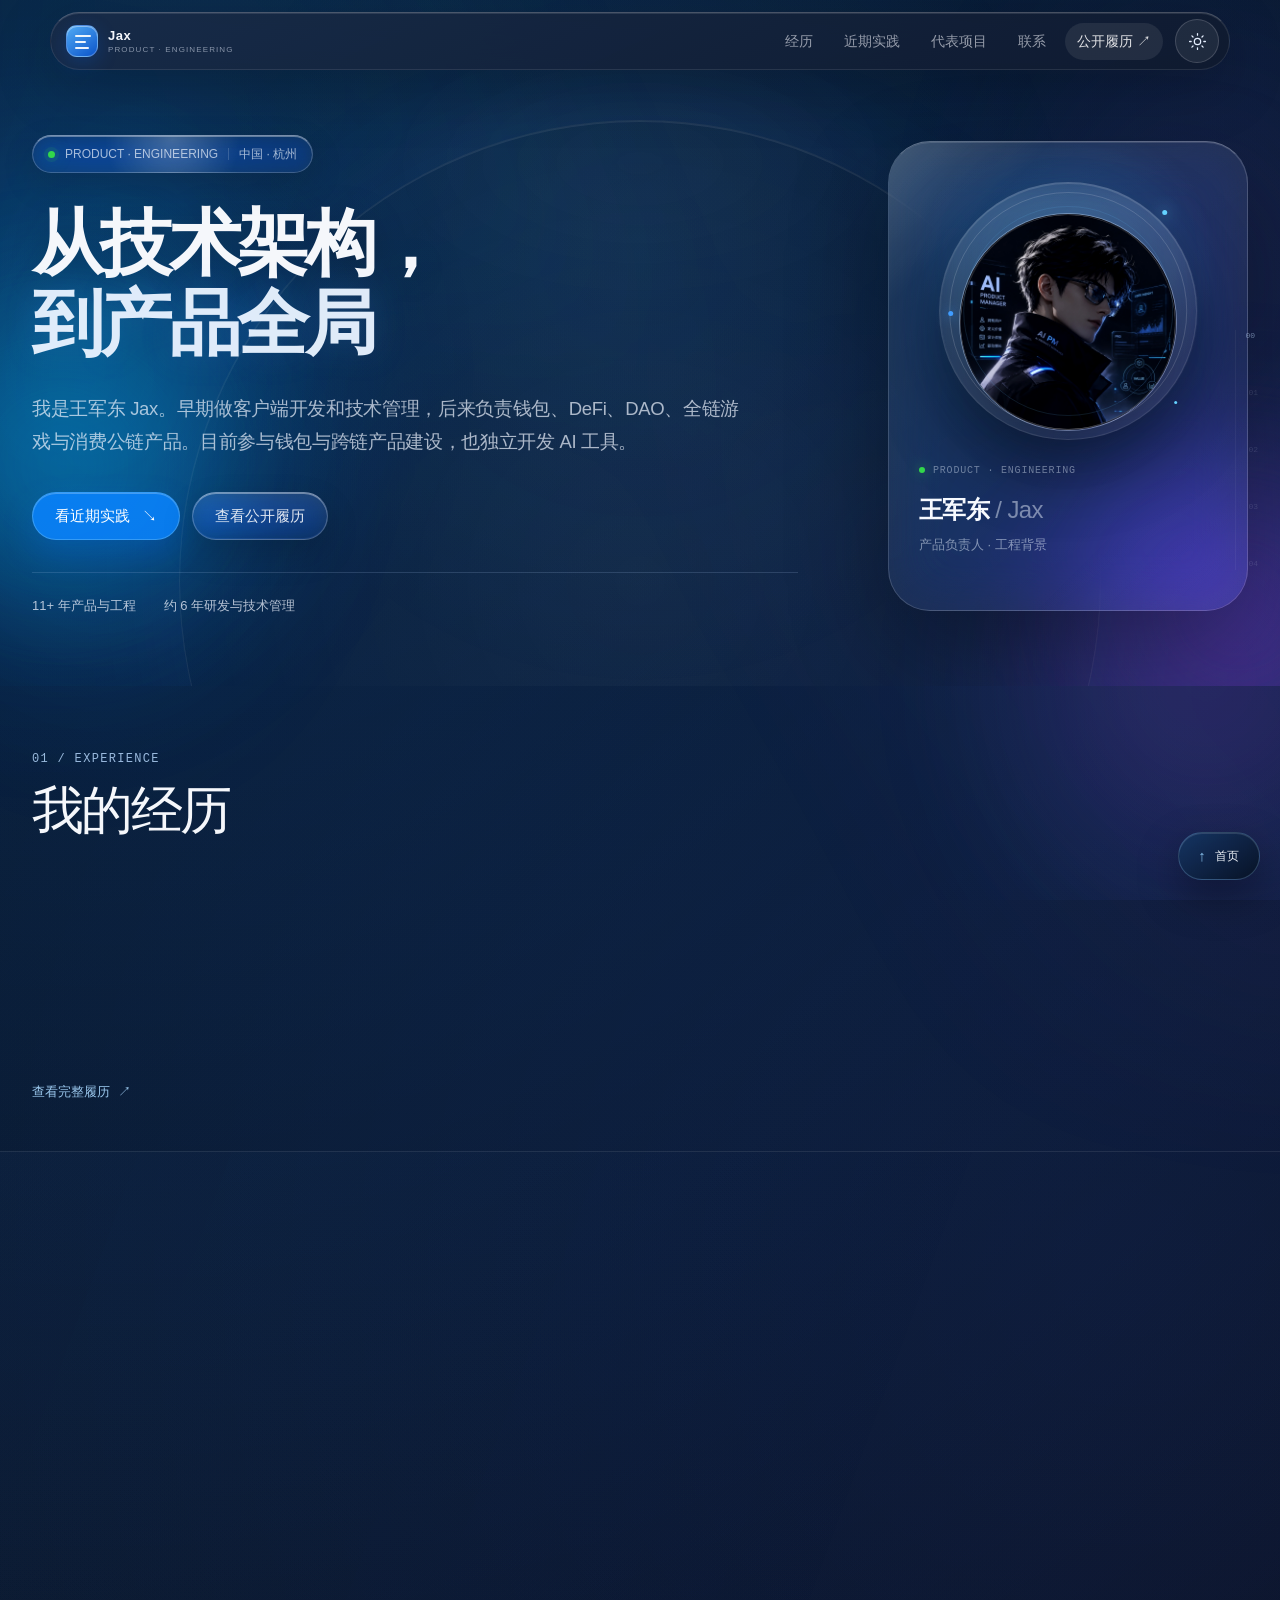
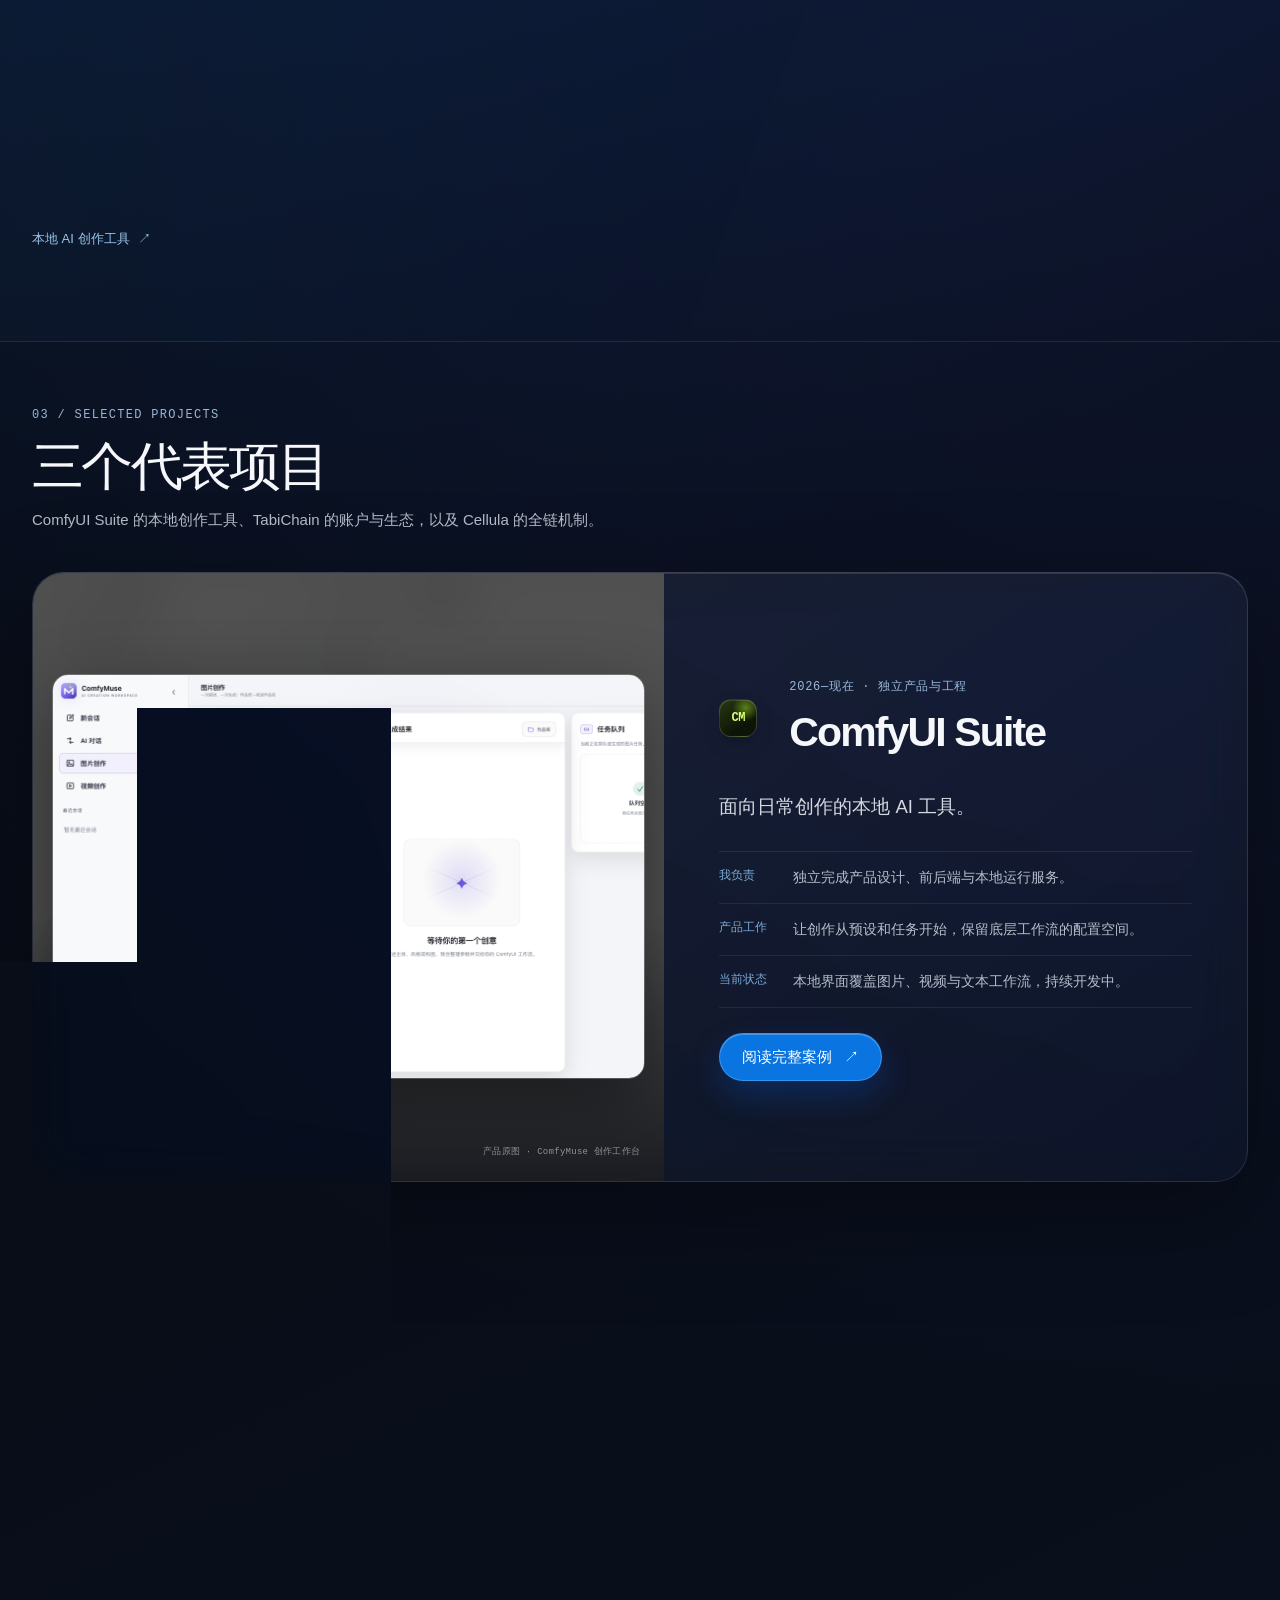
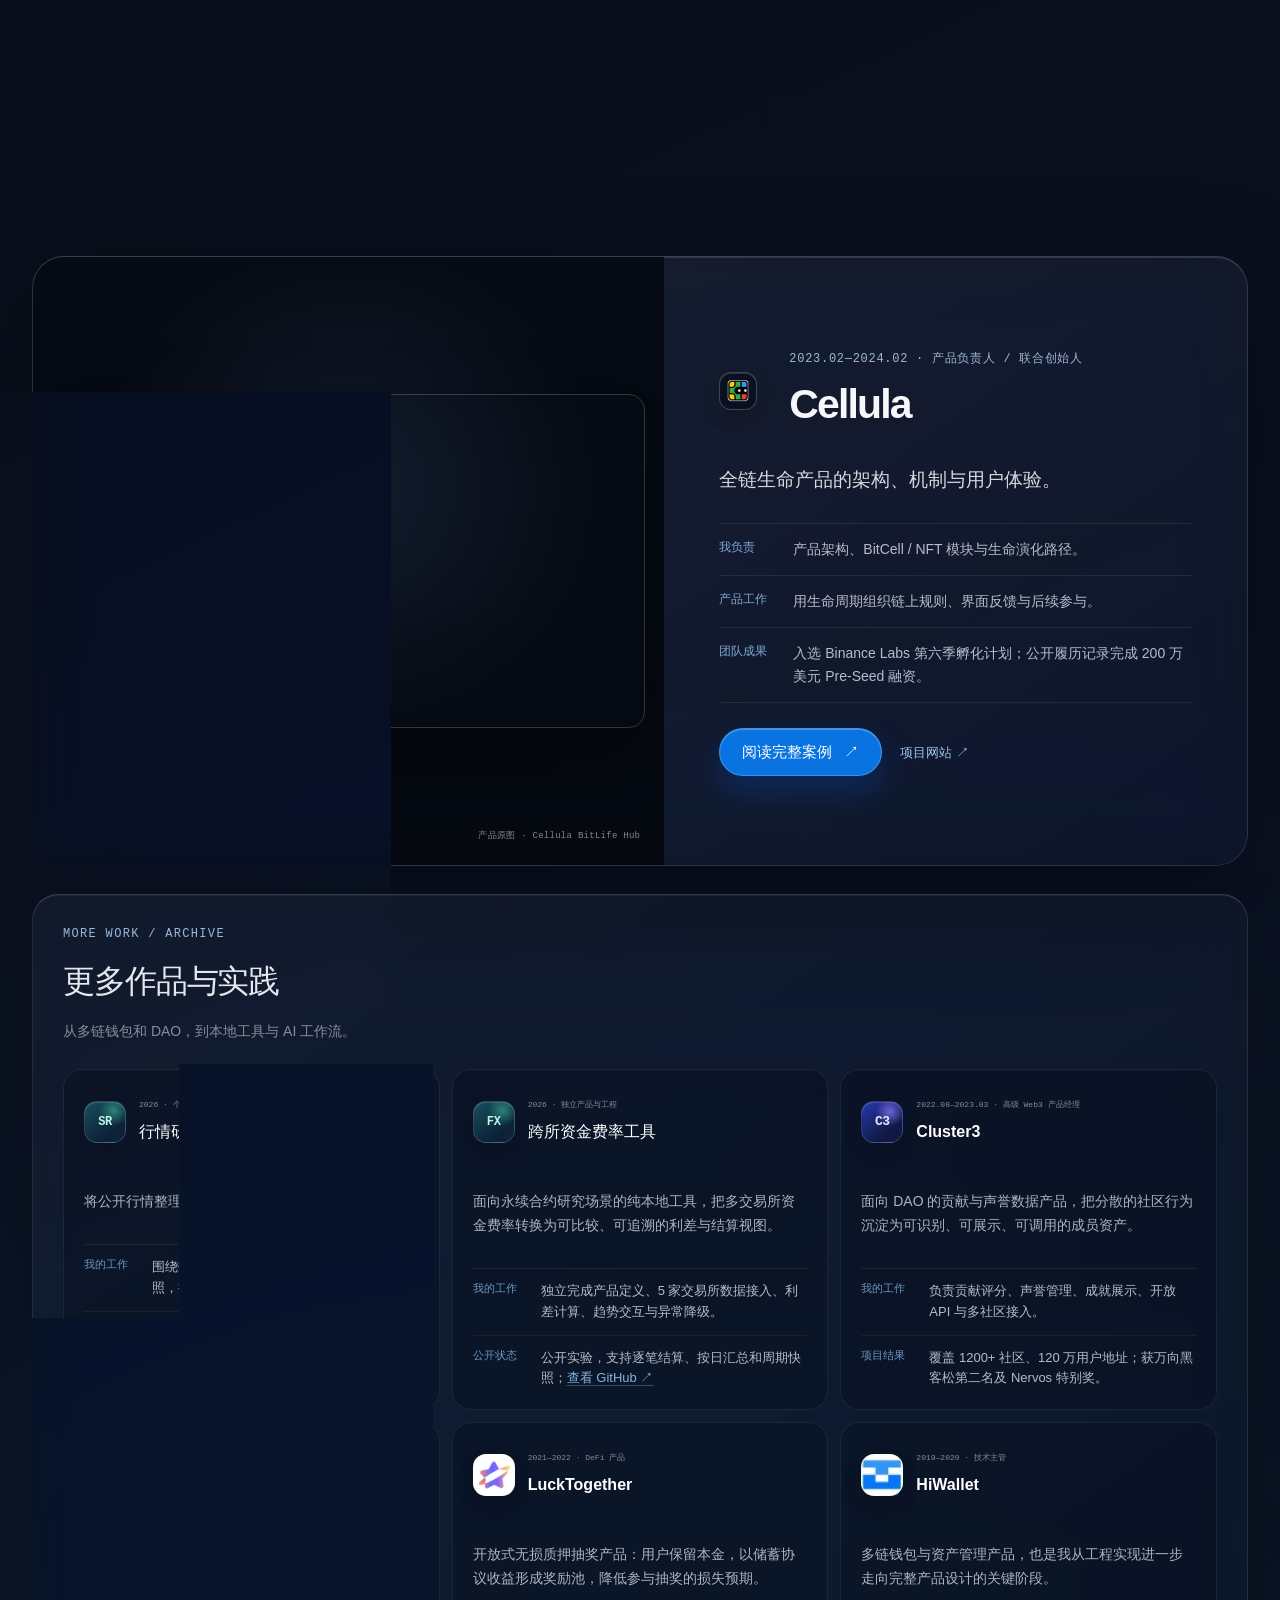
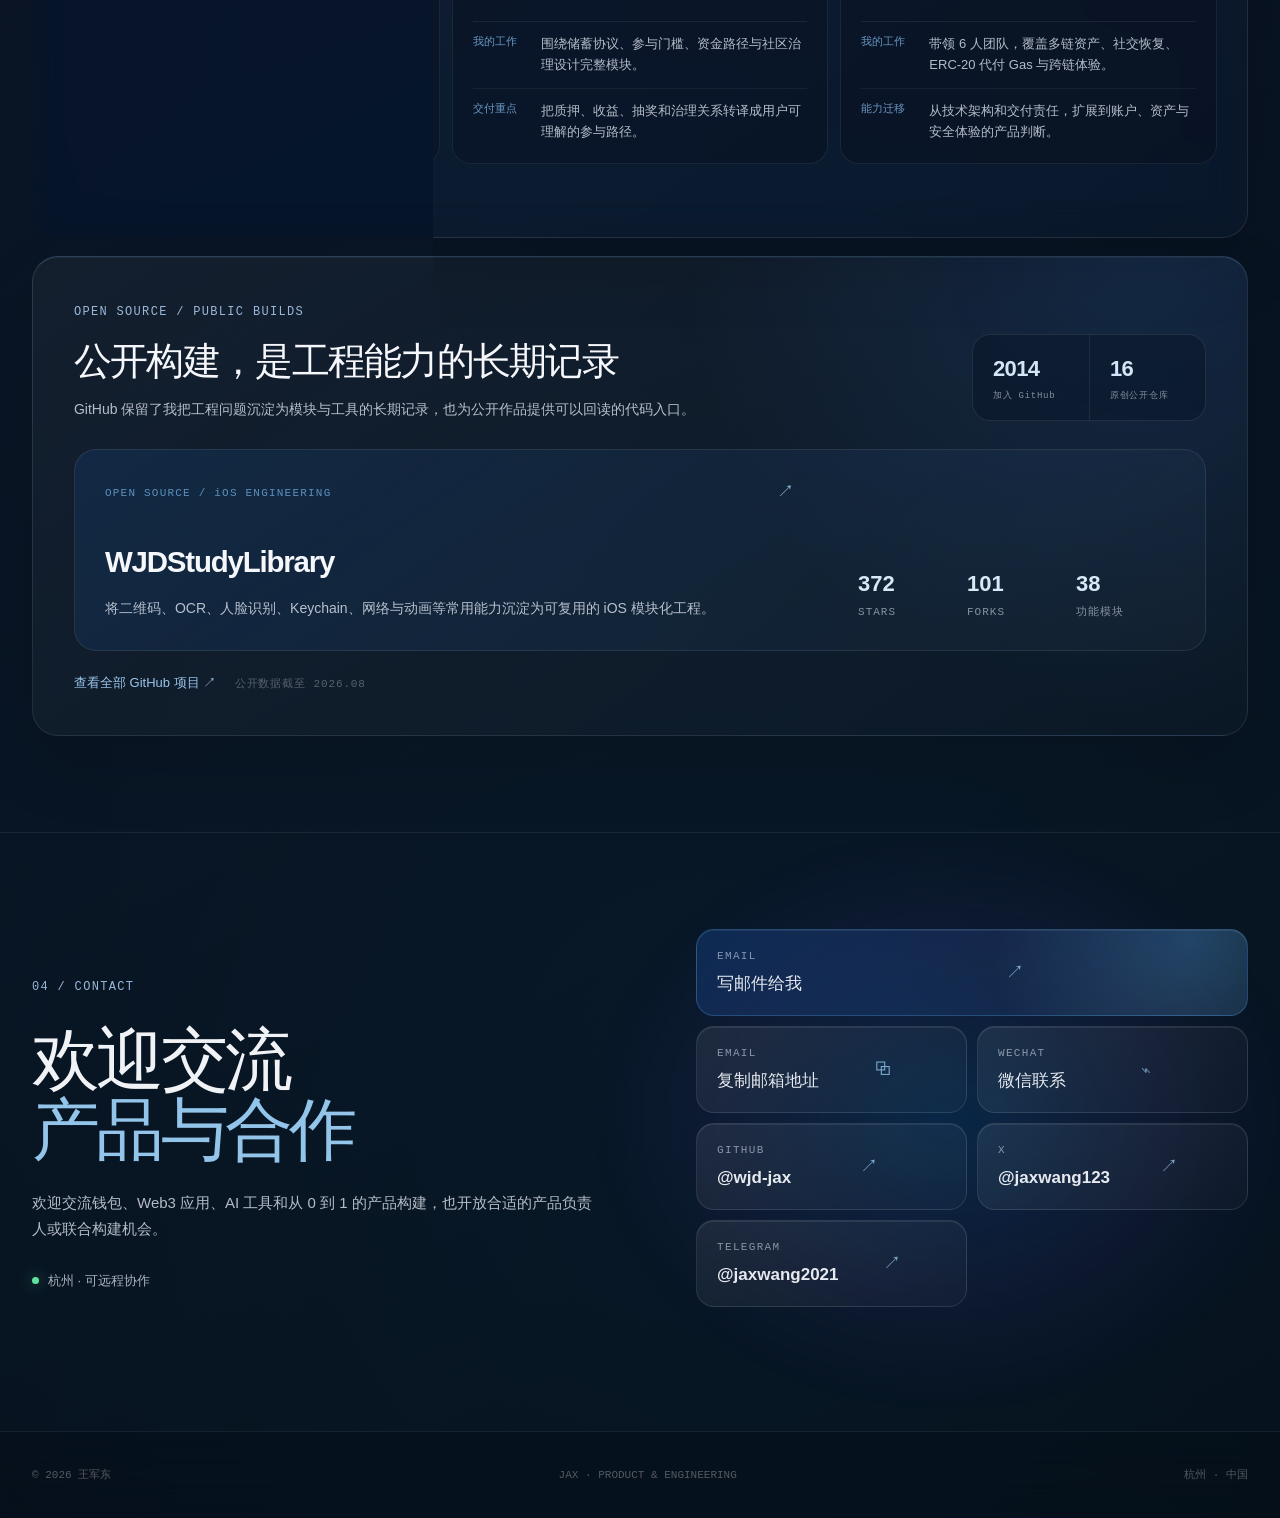
==== commit ef7076cd: "修正导航背景并完善移动端适配" ====
--- a/index.html
+++ b/index.html
@@ -22,11 +22,11 @@
   <meta name="twitter:image" content="https://wjd-jax.github.io/assets/avatar.jpg">
   <link rel="icon" href="data:image/svg+xml,%3Csvg xmlns='http://www.w3.org/2000/svg' viewBox='0 0 64 64'%3E%3Crect width='64' height='64' rx='14' fill='%235e6ad2'/%3E%3Cpath d='M18 22h28M18 32h18M18 42h23' stroke='white' stroke-width='4' stroke-linecap='round'/%3E%3C/svg%3E">
   <title>王军东 Jax｜产品负责人 · 工程背景</title>
-  <link rel="stylesheet" href="styles.css?v=20261016-release1">
-  <link rel="stylesheet" href="liquid-glass.css?v=20261016-release1">
-  <link rel="stylesheet" href="brand-home.css?v=20261016-release1">
-  <link rel="stylesheet" href="theme.css?v=20261016-release1">
-  <script src="theme.js?v=20261016-release1"></script>
+  <link rel="stylesheet" href="styles.css?v=20261016-release2">
+  <link rel="stylesheet" href="liquid-glass.css?v=20261016-release2">
+  <link rel="stylesheet" href="brand-home.css?v=20261016-release2">
+  <link rel="stylesheet" href="theme.css?v=20261016-release2">
+  <script src="theme.js?v=20261016-release2"></script>
   <script>
     document.documentElement.classList.replace("no-js", "js");
     try { if (sessionStorage.getItem("jax-experience-ready") === "1") document.documentElement.classList.add("experience-ready"); } catch (error) {}
@@ -290,7 +290,7 @@
   <footer class="global-footer"><div class="content-shell"><span>© <span id="currentYear">2026</span> <span data-profile="name">王军东</span></span><span>JAX · PRODUCT &amp; ENGINEERING</span><span>杭州 · 中国</span></div></footer>
   <a class="home-return-fab" href="#top" aria-label="回到首页顶部"><span aria-hidden="true">↑</span><b>首页</b></a>
   <noscript><style>.reveal{opacity:1!important;transform:none!important}</style></noscript>
-  <script src="profile-config.js?v=20261016-release1"></script>
-  <script src="script.js?v=20261016-release1"></script>
+  <script src="profile-config.js?v=20261016-release2"></script>
+  <script src="script.js?v=20261016-release2"></script>
 </body>
 </html>
--- a/liquid-glass.css
+++ b/liquid-glass.css
@@ -1200,39 +1200,43 @@
 .motion-off .principle-grid article,
 .motion-off .now-list { --glass-x: 50%; --glass-y: 10%; }
 
-/* Top-anchored navigation: transparent at rest, denser once content scrolls. */
+/* Long cards stay visible while scrolling on touch-sized layouts. */
+@media (max-width: 900px) {
+  .js .home-page .reveal,
+  .js .case-study-page .reveal {
+    opacity: 1;
+    transform: none;
+    transition: none;
+  }
+}
+
+/* The inner capsule is the only navigation surface. */
 .global-header {
   position: fixed;
   z-index: 100;
   inset: 0 0 auto;
   top: 0;
   width: 100%;
-  height: 64px;
+  height: auto;
+  padding: max(12px, env(safe-area-inset-top)) 0 0;
   border: 0;
-  border-bottom: 1px solid rgba(255,255,255,.08);
-  background: linear-gradient(180deg, rgba(8,14,27,.94), rgba(8,14,27,.86));
-  box-shadow: 0 14px 38px rgba(0,0,0,.14);
+  background: transparent;
+  box-shadow: none;
   backdrop-filter: none;
   -webkit-backdrop-filter: none;
-  pointer-events: auto;
+  pointer-events: none;
   transition: none;
 }
 .global-header::before {
-  content: "";
-  position: absolute;
-  inset: 0 0 auto;
-  height: 1px;
-  pointer-events: none;
-  opacity: .5;
-  background: linear-gradient(90deg, transparent 4%, rgba(255,255,255,.2) 28%, rgba(185,222,255,.32) 50%, rgba(255,255,255,.16) 72%, transparent 96%);
+  display: none;
 }
 .global-header::after {
   display: none;
 }
 .global-header.is-scrolled {
-  background: linear-gradient(180deg, rgba(8,14,27,.94), rgba(8,14,27,.86));
-  border-bottom-color: rgba(255,255,255,.08);
-  box-shadow: 0 14px 38px rgba(0,0,0,.14);
+  background: transparent;
+  border: 0;
+  box-shadow: none;
   backdrop-filter: none;
   -webkit-backdrop-filter: none;
 }
@@ -1254,7 +1258,7 @@
 }
 
 @media (max-width: 800px) {
-  .global-header { top: 0; height: 60px; }
+  .global-header { top: 0; height: auto; }
   .nav-shell,
   .global-header.is-scrolled .nav-shell {
     width: calc(100vw - 32px);
@@ -3192,7 +3196,7 @@
   }
 
   .home-page .global-header {
-    height: 68px;
+    height: auto;
   }
 
   .home-page .desktop-nav {
--- a/brand-home.css
+++ b/brand-home.css
@@ -3,7 +3,9 @@
  */
 
 .brand-home-page .global-header .header-inner {
+  position: relative;
   grid-template-columns: minmax(150px, 1fr) auto auto;
+  background: linear-gradient(155deg, rgba(25, 43, 70, .9), rgba(16, 26, 46, .92));
 }
 
 .brand-home-page .motion-toggle {
@@ -1301,18 +1303,35 @@
 
 @media (max-width: 900px) {
   .brand-home-page .global-header .header-inner {
-    grid-template-columns: minmax(120px, 1fr) auto;
+    grid-template-columns: minmax(0, 1fr) auto;
     border-radius: 22px;
   }
 
   .brand-home-page .desktop-nav {
-    position: fixed;
-    inset: 76px 16px auto;
+    position: absolute;
+    inset: calc(100% + 10px) 0 auto;
     display: none;
-    padding: 10px 16px 16px;
+    max-height: calc(100svh - 100px - env(safe-area-inset-top) - env(safe-area-inset-bottom));
+    overflow-y: auto;
+    padding: 8px;
     flex-direction: column;
     align-items: stretch;
-    gap: 0;
+    gap: 4px;
+    border: 1px solid var(--hairline-strong);
+    border-radius: 22px;
+    background: #101d32;
+    box-shadow: 0 18px 48px rgba(0, 0, 0, .24);
+    backdrop-filter: none;
+    -webkit-backdrop-filter: none;
+  }
+
+  .brand-home-page .desktop-nav a {
+    min-height: 48px;
+    padding: 12px 16px;
+    justify-content: flex-start;
+    color: var(--ink);
+    font-size: 15px;
+    border-radius: 14px;
   }
 
   .brand-home-page .desktop-nav.open {
@@ -1327,6 +1346,40 @@
 
   .brand-home-page .menu-button {
     display: flex;
+    width: 44px;
+    height: 44px;
+    flex: 0 0 44px;
+    flex-direction: column;
+    align-items: center;
+    justify-content: center;
+    gap: 5px;
+    padding: 0;
+    border: 0;
+    border-radius: 50%;
+    color: var(--ink);
+    background: transparent;
+    cursor: pointer;
+  }
+
+  .brand-home-page .menu-button span {
+    width: 18px;
+    height: 1px;
+    border: 0;
+    background: currentColor;
+    transition: transform .18s ease;
+  }
+
+  .brand-home-page .menu-button[aria-expanded="true"] span:first-child {
+    transform: translateY(3px) rotate(45deg);
+  }
+
+  .brand-home-page .menu-button[aria-expanded="true"] span:last-child {
+    transform: translateY(-3px) rotate(-45deg);
+  }
+
+  .brand-home-page .menu-button:focus-visible {
+    outline: 2px solid var(--primary);
+    outline-offset: 2px;
   }
 
   .brand-home-page .brand-hero .hero-copy {
@@ -1387,12 +1440,13 @@
   }
 
   .brand-home-page .global-header .header-inner {
-    width: calc(100vw - 20px);
+    width: calc(100% - max(16px, env(safe-area-inset-left)) - max(16px, env(safe-area-inset-right)));
     padding-left: 12px;
   }
 
   .brand-home-page .brand-hero {
-    padding-top: 108px;
+    padding-top: 112px;
+    padding-bottom: 56px;
   }
 
   .brand-home-page .brand-hero .hero-stage {
@@ -1400,8 +1454,49 @@
   }
 
   .brand-home-page .brand-hero h1 {
-    font-size: clamp(30px, 8.3vw, 48px);
+    margin-block: 24px;
+    font-size: clamp(34px, 9.8vw, 48px);
+    line-height: 1.18;
     letter-spacing: -.045em;
+  }
+
+  .brand-home-page .brand-hero .hero-lead {
+    font-size: 15px;
+    line-height: 1.85;
+  }
+
+  .brand-home-page .brand small {
+    display: none;
+  }
+
+  .brand-home-page .brand > span:last-child {
+    display: grid;
+  }
+
+  .brand-home-page .brand-hero .hero-avatar {
+    min-height: 0;
+    padding: 24px;
+    border-radius: 26px;
+  }
+
+  .brand-home-page .brand-hero .hero-avatar figcaption {
+    margin-top: 20px;
+  }
+
+  .brand-home-page .hero-actions .button {
+    min-height: 48px;
+    font-size: 14px;
+  }
+
+  .experience-home-page .section.current-work-section {
+    padding-block: 56px;
+  }
+
+  .brand-home-page #journey,
+  .brand-home-page #now,
+  .brand-home-page #work,
+  .brand-home-page #contact {
+    scroll-margin-top: 86px;
   }
 
   .brand-home-page .hero-focus {
@@ -1627,10 +1722,6 @@
 }
 
 @media (max-width: 420px) {
-  .brand-home-page .brand > span:last-child {
-    display: none;
-  }
-
   .brand-home-page .hero-eyebrow .eyebrow-divider,
   .brand-home-page .hero-eyebrow [data-profile="location"] {
     display: none;
@@ -1650,6 +1741,6 @@
     width: 100%;
     min-width: 0;
     padding-inline: 12px;
-    font-size: 12px;
-  }
-}
+    font-size: 14px;
+  }
+}
--- a/theme.css
+++ b/theme.css
@@ -75,9 +75,7 @@
 html[data-theme="light"] .theme-sun { display: none; }
 html[data-theme="light"] .theme-toggle .theme-moon { display: block; }
 
-/* A stable pale navigation surface follows the current fixed-header behavior. */
-html[data-theme="light"] .global-header,
-html[data-theme="light"] .global-header.is-scrolled,
+/* The capsule owns its surface; the surrounding header stays transparent. */
 html[data-theme="light"] .resume-header {
   border-color: var(--hairline);
   background: linear-gradient(180deg, rgba(250, 252, 255, .97), rgba(244, 248, 253, .95));
@@ -88,10 +86,10 @@
 html[data-theme="light"] .global-header .header-inner {
   border-color: var(--hairline);
   border-top-color: #fff;
-  background: linear-gradient(155deg, rgba(255, 255, 255, .86), rgba(232, 241, 255, .48));
+  background: linear-gradient(155deg, rgba(255, 255, 255, .97), rgba(232, 241, 255, .95));
   box-shadow: 0 10px 32px rgba(48, 76, 126, .06), inset 0 1px 0 #fff, inset 0 -1px 0 rgba(84, 134, 200, .12);
-  backdrop-filter: none;
-  -webkit-backdrop-filter: none;
+  backdrop-filter: blur(18px) saturate(145%);
+  -webkit-backdrop-filter: blur(18px) saturate(145%);
 }
 html[data-theme="light"] .desktop-nav a,
 html[data-theme="light"] .case-header-actions a,
@@ -372,7 +370,11 @@
 }
 @media (max-width: 680px) {
   .case-study-page .case-header-actions { gap: 6px; }
-  .resume-header nav { gap: 6px; }
+  .resume-page .resume-header { gap: 8px; padding-inline: 16px; }
+  .resume-page .resume-header .wordmark { flex-shrink: 0; gap: 6px; font-size: 11px; white-space: nowrap; }
+  .resume-page .resume-header .wordmark-symbol { width: 20px; height: 20px; }
+  .resume-page .resume-header nav { gap: 4px; }
+  .resume-page .resume-header nav a { min-height: 44px; display: inline-flex; align-items: center; justify-content: center; padding: 8px; font-size: 11px; white-space: nowrap; }
 }
 @media print {
   .theme-toggle, .optical-rim { display: none !important; }
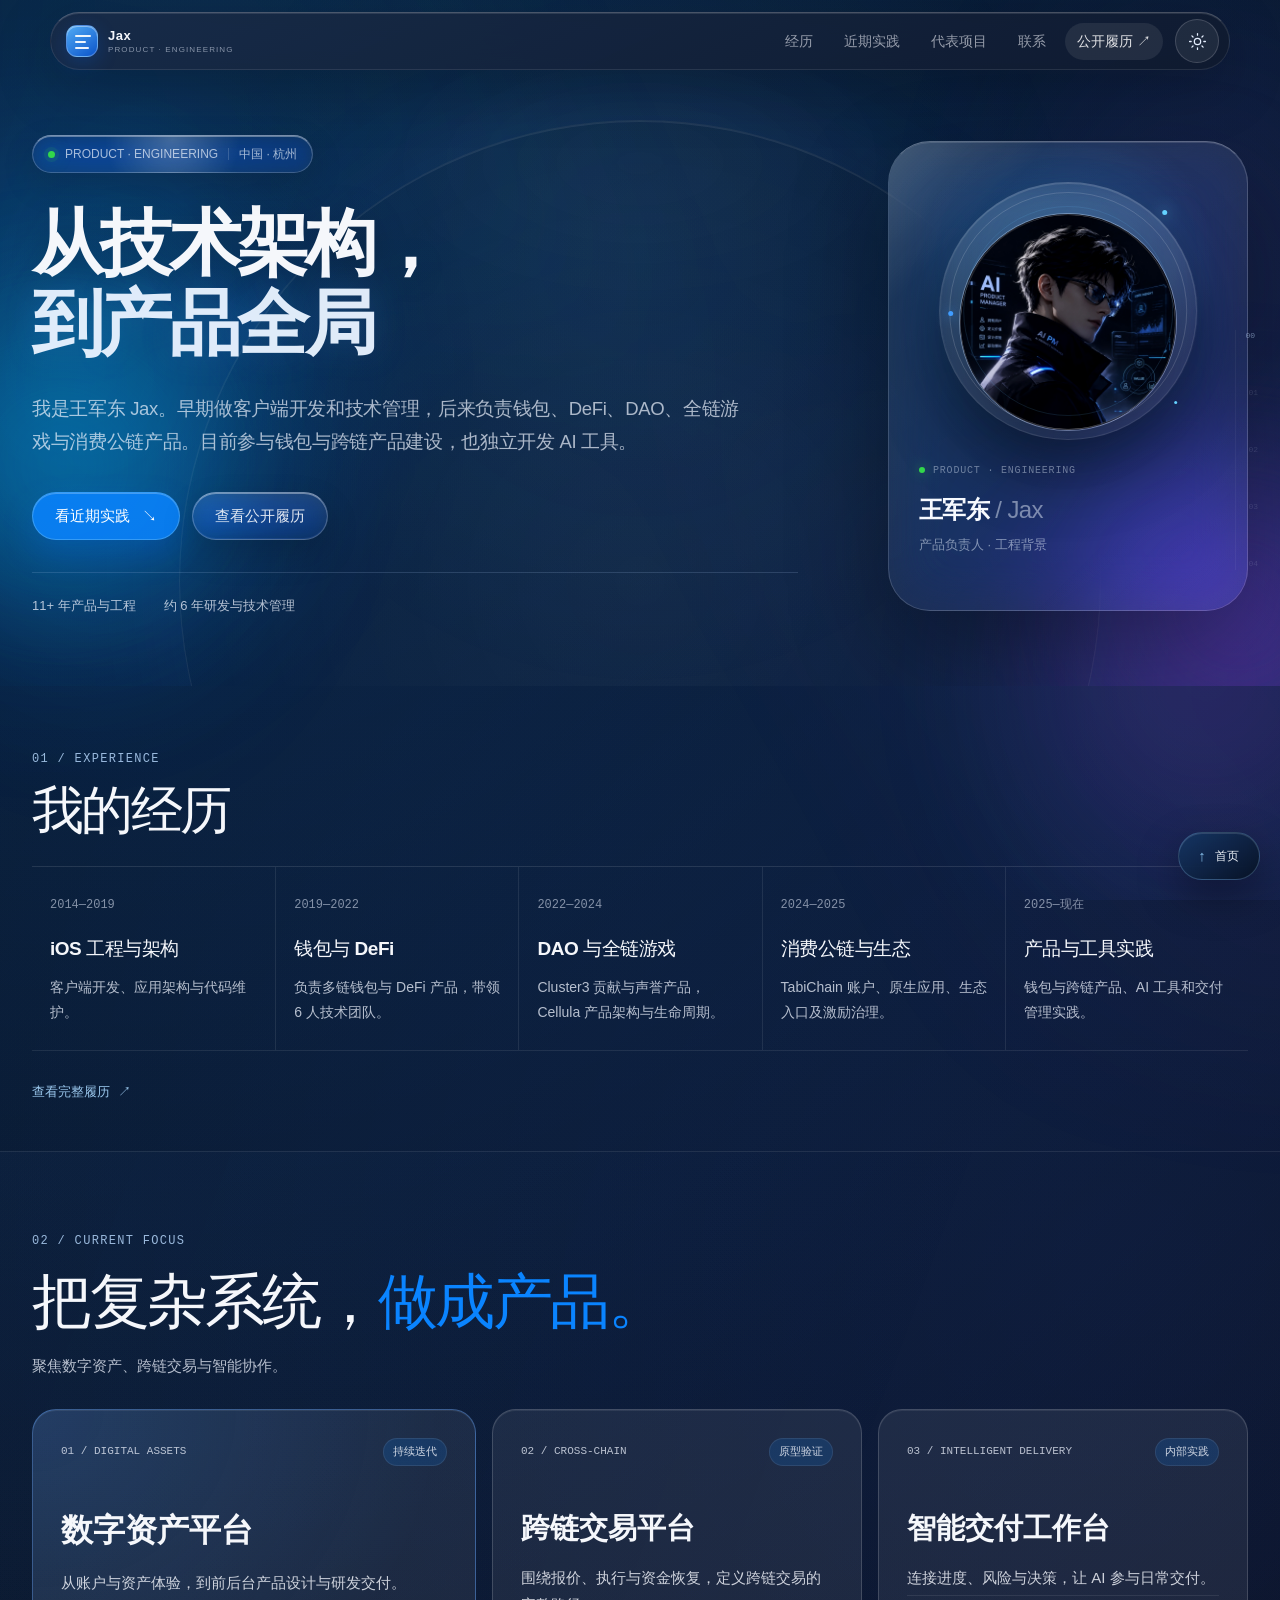
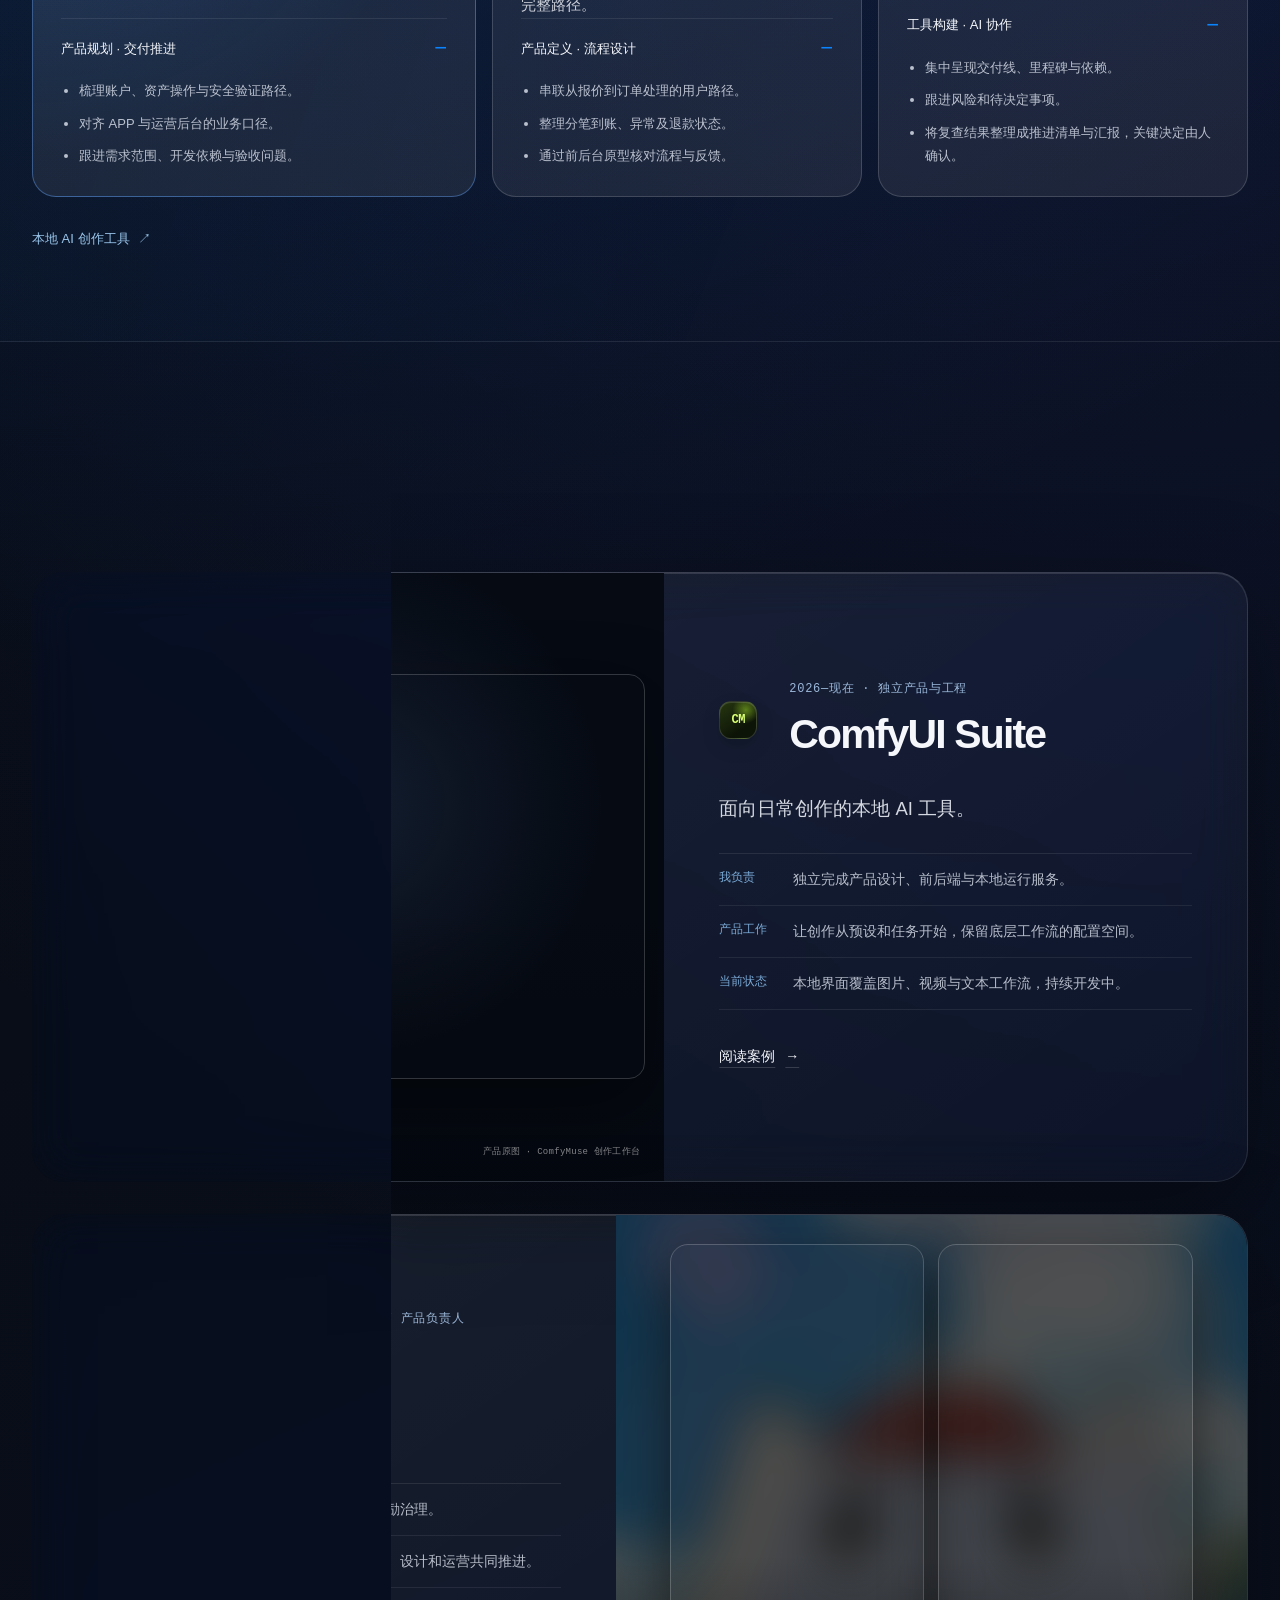
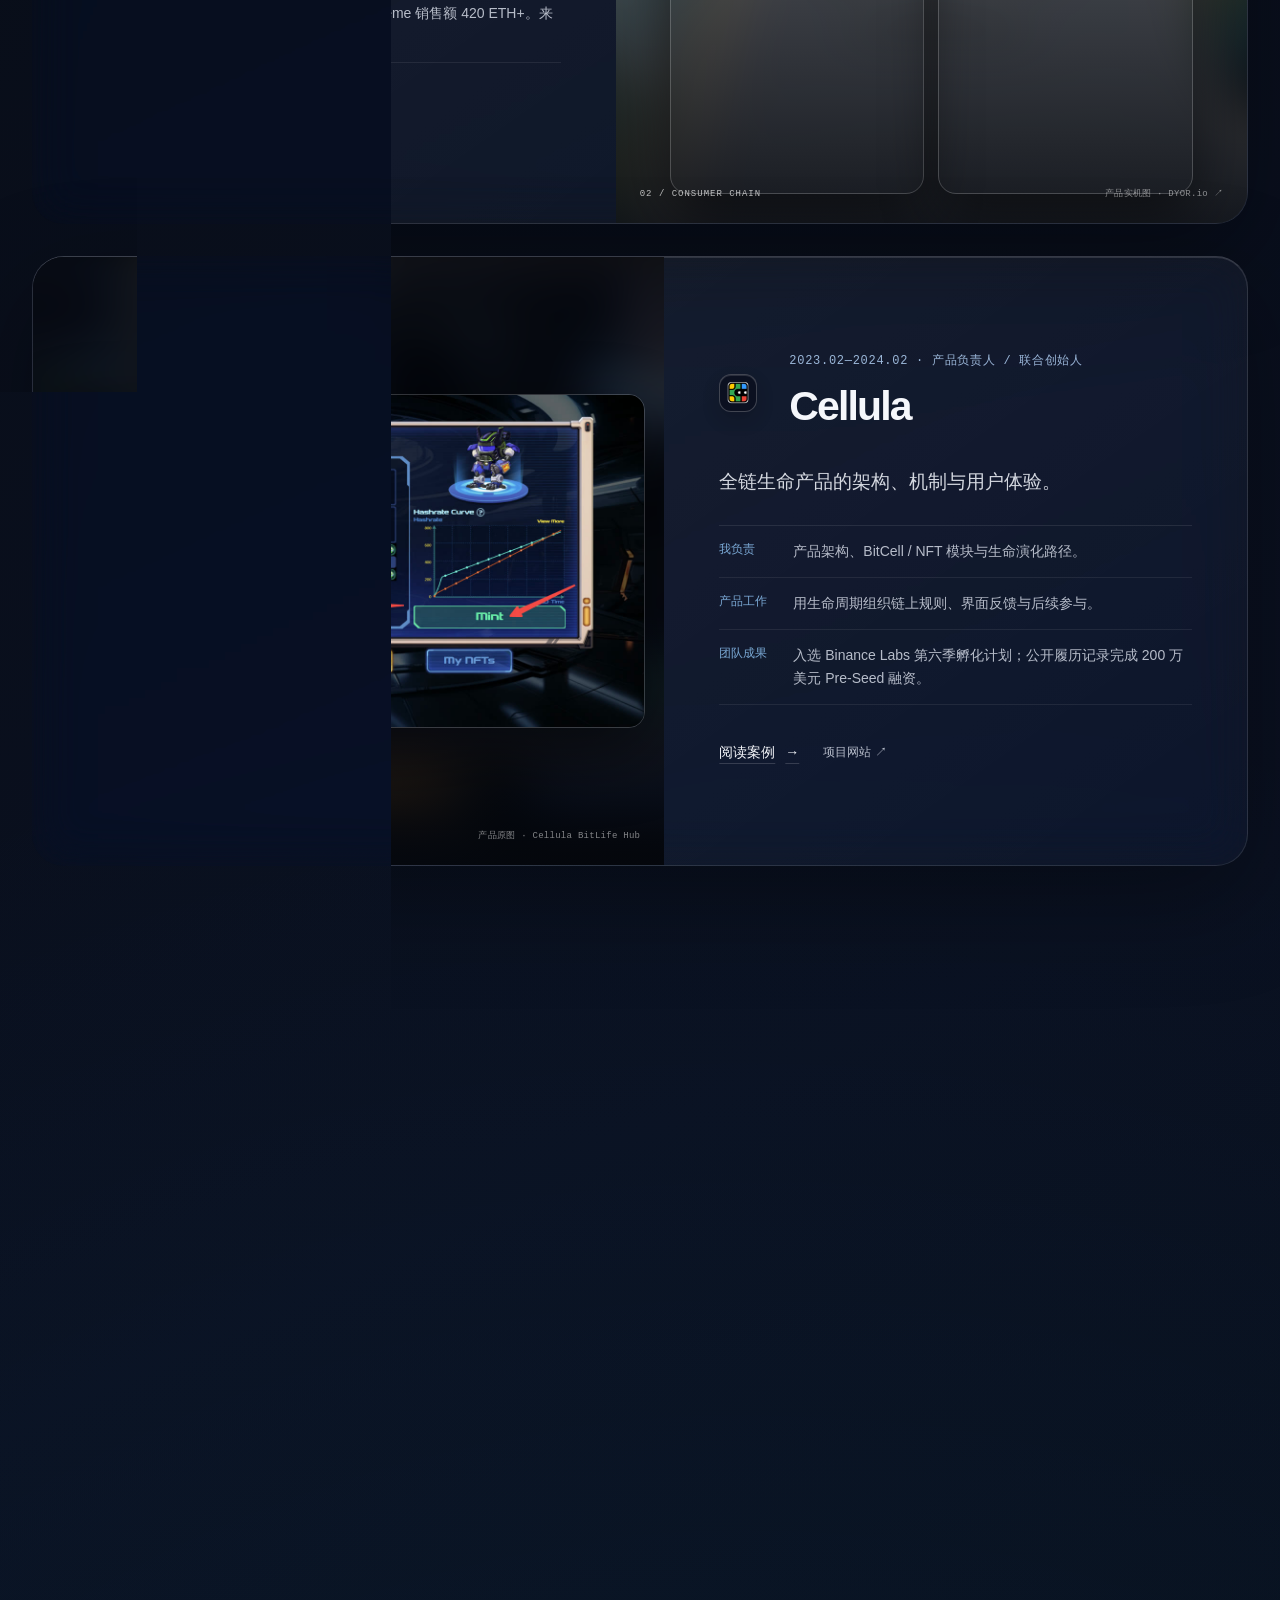
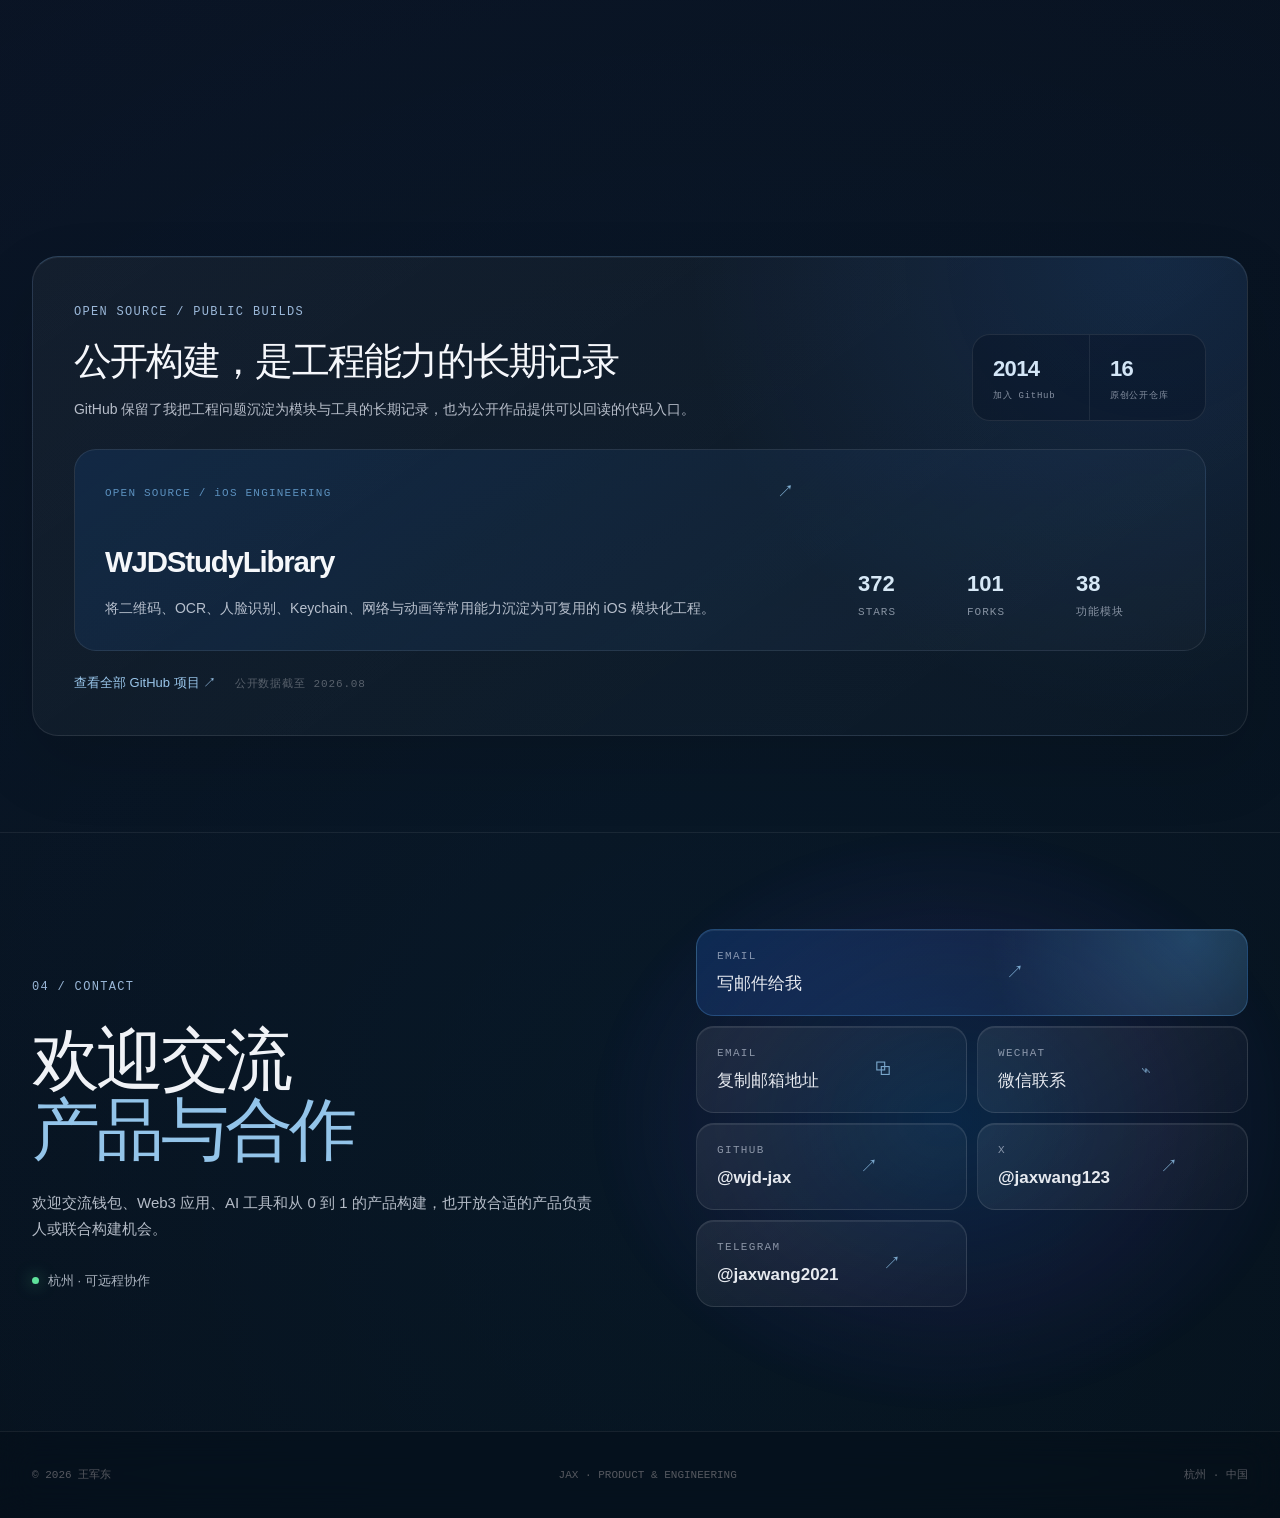
==== commit 1fa6ecd3: "将代表项目案例入口改为轻量文字链接" ====
--- a/index.html
+++ b/index.html
@@ -24,7 +24,7 @@
   <title>王军东 Jax｜产品负责人 · 工程背景</title>
   <link rel="stylesheet" href="styles.css?v=20261016-release2">
   <link rel="stylesheet" href="liquid-glass.css?v=20261016-release2">
-  <link rel="stylesheet" href="brand-home.css?v=20261016-release2">
+  <link rel="stylesheet" href="brand-home.css?v=20261016-case-links1">
   <link rel="stylesheet" href="theme.css?v=20261016-release2">
   <script src="theme.js?v=20261016-release2"></script>
   <script>
@@ -175,7 +175,7 @@
               <div class="project-heading"><span class="project-logo project-logo-comfy" aria-hidden="true">CM</span><div><span>2026—现在 · 独立产品与工程</span><h3>ComfyUI Suite</h3></div></div>
               <p class="project-thesis">面向日常创作的本地 AI 工具。</p>
               <ol class="project-sequence"><li><b>我负责</b><span>独立完成产品设计、前后端与本地运行服务。</span></li><li><b>产品工作</b><span>让创作从预设和任务开始，保留底层工作流的配置空间。</span></li><li><b>当前状态</b><span>本地界面覆盖图片、视频与文本工作流，持续开发中。</span></li></ol>
-              <div class="project-actions"><a class="button button-primary" href="case-comfyui-suite.html">阅读完整案例 <span aria-hidden="true">↗</span></a></div>
+              <div class="project-actions"><a class="case-link" href="case-comfyui-suite.html">阅读案例 <span aria-hidden="true">→</span></a></div>
             </div>
           </article>
 
@@ -194,7 +194,7 @@
               <div class="project-heading"><span class="project-logo project-logo-official" aria-hidden="true"><img src="assets/projects/tabichain.png" alt=""></span><div><span>2024.03—2025.06 · 高级产品经理 / 产品负责人</span><h3>TabiChain</h3></div></div>
               <p class="project-thesis">消费公链的账户、应用与生态产品。</p>
               <ol class="project-sequence"><li><b>我负责</b><span>账户体验、原生应用、生态入口与激励治理。</span></li><li><b>产品工作</b><span>连接账户、资产与应用入口，与研发、设计和运营共同推进。</span></li><li><b>团队成果</b><span>TabiZoo 累计参与 1500 万+；GG Meme 销售额 420 ETH+。来源：公开履历。</span></li></ol>
-              <div class="project-actions"><a class="button button-primary" href="case-tabichain.html">阅读完整案例 <span aria-hidden="true">↗</span></a><a class="text-link" href="https://docs.tabichain.com/" target="_blank" rel="noreferrer">官方文档 ↗</a></div>
+              <div class="project-actions"><a class="case-link" href="case-tabichain.html">阅读案例 <span aria-hidden="true">→</span></a><a class="text-link" href="https://docs.tabichain.com/" target="_blank" rel="noreferrer">官方文档 ↗</a></div>
             </div>
           </article>
 
@@ -210,7 +210,7 @@
               <div class="project-heading"><span class="project-logo project-logo-official project-logo-cellula" aria-hidden="true"><img src="assets/projects/cellula.png" alt=""></span><div><span>2023.02—2024.02 · 产品负责人 / 联合创始人</span><h3>Cellula</h3></div></div>
               <p class="project-thesis">全链生命产品的架构、机制与用户体验。</p>
               <ol class="project-sequence"><li><b>我负责</b><span>产品架构、BitCell / NFT 模块与生命演化路径。</span></li><li><b>产品工作</b><span>用生命周期组织链上规则、界面反馈与后续参与。</span></li><li><b>团队成果</b><span>入选 Binance Labs 第六季孵化计划；公开履历记录完成 200 万美元 Pre-Seed 融资。</span></li></ol>
-              <div class="project-actions"><a class="button button-primary" href="case-cellula.html">阅读完整案例 <span aria-hidden="true">↗</span></a><a class="text-link" href="https://www.cellula.life/" target="_blank" rel="noreferrer">项目网站 ↗</a></div>
+              <div class="project-actions"><a class="case-link" href="case-cellula.html">阅读案例 <span aria-hidden="true">→</span></a><a class="text-link" href="https://www.cellula.life/" target="_blank" rel="noreferrer">项目网站 ↗</a></div>
             </div>
           </article>
         </div>
--- a/brand-home.css
+++ b/brand-home.css
@@ -107,6 +107,58 @@
 
 .brand-home-page .featured-project-copy {
   width: auto;
+}
+
+.brand-home-page .featured-project .project-actions {
+  flex-direction: row;
+  flex-wrap: wrap;
+  align-items: center;
+  gap: 8px 24px;
+}
+
+.brand-home-page .project-actions a {
+  display: inline-flex;
+  align-items: center;
+  gap: 10px;
+  min-height: 44px;
+}
+
+.brand-home-page .case-link {
+  color: var(--ink);
+  font-size: 14px;
+  font-weight: 550;
+  text-decoration: underline;
+  text-decoration-color: var(--hairline-strong);
+  text-underline-offset: 6px;
+  transition: color .2s ease, text-decoration-color .2s ease;
+}
+
+.brand-home-page .case-link:hover {
+  color: var(--primary);
+  text-decoration-color: currentColor;
+}
+
+.brand-home-page .case-link span {
+  transition: transform .2s ease;
+}
+
+.brand-home-page .case-link:hover span {
+  transform: translateX(3px);
+}
+
+.brand-home-page .case-link:focus-visible {
+  outline: 2px solid var(--primary);
+  outline-offset: 4px;
+  border-radius: 3px;
+}
+
+.brand-home-page .project-actions .text-link {
+  color: var(--ink-subtle);
+  font-size: 12px;
+}
+
+.brand-home-page .project-actions .text-link:hover {
+  color: var(--primary);
 }
 
 .brand-home-page .project-archive-grid {
